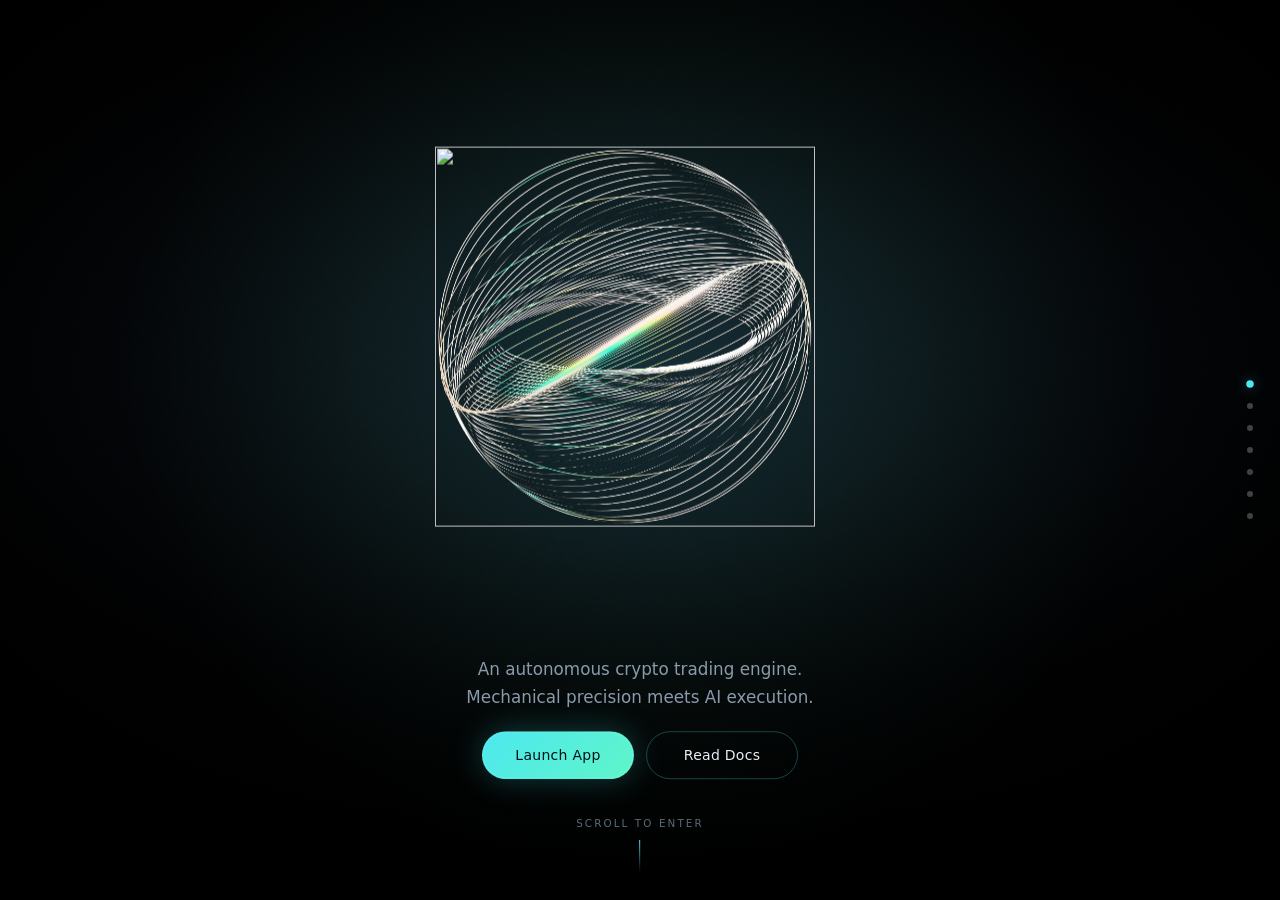
==== index.html @ 85815ad4 "feat: initial commit with Trade Engine AI clone and rebranding" ====
<!DOCTYPE html><html lang="en" class="__variable_67f68a"><head><meta charSet="utf-8"/><meta name="viewport" content="width=device-width, initial-scale=1"/><link rel="preload" href="/_next/static/media/7a19d28966c7e2d9-s.p.woff2" as="font" crossorigin="" type="font/woff2"/><link rel="preload" as="image" imageSrcSet="/_next/image?url=%2Fengine-logo.png&amp;w=48&amp;q=75 1x, /_next/image?url=%2Fengine-logo.png&amp;w=96&amp;q=75 2x"/><link rel="preload" as="image" href="/engine-logo.png"/><link rel="preload" as="image" href="/about-terminal-preview.png"/><link rel="stylesheet" href="/_next/static/css/b70d7d9d8f7c9931.css" data-precedence="next"/><link rel="stylesheet" href="/_next/static/css/33a106d8305e7ece.css" data-precedence="next"/><link rel="preload" as="script" fetchPriority="low" href="/_next/static/chunks/webpack-2231b6403981d8ee.js"/><script src="/_next/static/chunks/4bd1b696-97175d444d237a6f.js" async=""></script><script src="/_next/static/chunks/684-cae2ef4777d9a67a.js" async=""></script><script src="/_next/static/chunks/main-app-b51f19610969104b.js" async=""></script><script src="/_next/static/chunks/493-258482c886af9ac2.js" async=""></script><script src="/_next/static/chunks/app/layout-f934e1c584e888ee.js" async=""></script><script src="/_next/static/chunks/c15bf2b0-ade193bbed4bf07e.js" async=""></script><script src="/_next/static/chunks/766-b7a07ee2ee9cfaa3.js" async=""></script><script src="/_next/static/chunks/514-1905932a9eb9b460.js" async=""></script><script src="/_next/static/chunks/app/page-ebd97b621587dc27.js" async=""></script><meta name="next-size-adjust" content=""/><meta name="theme-color" content="#000000"/><meta name="color-scheme" content="dark"/><title>Trade Engine AI</title><meta name="description" content="Trade Engine AI is an autonomous crypto trading engine that converts market activity into treasury growth, strategy vault returns, and long-term token value."/><meta name="keywords" content="Trade Engine AI,crypto trading engine,DeFi,AI trading,treasury,tokenomics"/><meta property="og:title" content="Trade Engine AI"/><meta property="og:description" content="An autonomous crypto trading engine. Mechanical precision meets AI execution."/><meta property="og:url" content="https://tradeengineai.com"/><meta property="og:site_name" content="Trade Engine AI"/><meta property="og:locale" content="en_US"/><meta property="og:image" content="https://tradeengineai.com/og-banner.png"/><meta property="og:image:width" content="1500"/><meta property="og:image:height" content="500"/><meta property="og:image:alt" content="Trade Engine AI — tradeengineai.com"/><meta property="og:image:type" content="image/png"/><meta property="og:type" content="website"/><meta name="twitter:card" content="summary_large_image"/><meta name="twitter:title" content="Trade Engine AI"/><meta name="twitter:description" content="An autonomous crypto trading engine. Mechanical precision meets AI execution."/><meta name="twitter:image" content="https://tradeengineai.com/og-banner.png"/><link rel="icon" href="/engine-logo.png"/><link rel="apple-touch-icon" href="/engine-logo.png"/><script>document.querySelectorAll('body link[rel="icon"], body link[rel="apple-touch-icon"]').forEach(el => document.head.appendChild(el))</script><script src="/_next/static/chunks/polyfills-42372ed130431b0a.js" noModule=""></script></head><body class="__className_67f68a antialiased"><div hidden=""><!--$--><!--/$--></div><div class="relative h-[100dvh] overflow-hidden bg-black"><header class="fixed inset-x-0 top-0 z-50" style="height:var(--nav-h);opacity:0;transform:translateY(-20px)"><div class="absolute inset-0" style="background:rgba(0, 0, 0, 0.35);backdrop-filter:blur(12px);border-bottom:1px solid rgba(77, 232, 240, 0.06)"></div><nav class="relative mx-auto flex h-full max-w-[var(--content-max)] items-center justify-between px-5 md:px-6"><a href="#hero" class="group flex items-center gap-2.5"><span class="relative h-9 w-9 overflow-hidden"><img alt="" width="36" height="36" decoding="async" data-nimg="1" class="object-contain drop-shadow-[0_0_10px_rgba(77,232,240,0.45)]" style="color:transparent" srcSet="/_next/image?url=%2Fengine-logo.png&amp;w=48&amp;q=75 1x, /_next/image?url=%2Fengine-logo.png&amp;w=96&amp;q=75 2x" src="/_next/image?url=%2Fengine-logo.png&amp;w=96&amp;q=75"/></span><span class="flex flex-col leading-tight"><span class="text-[0.95rem] font-medium tracking-tight text-[var(--fg)]">Trade Engine AI</span><span class="hidden font-mono text-[0.58rem] tracking-[0.12em] text-[var(--fg-subtle)] sm:block">CRYPTO TRADING ENGINE</span></span></a><ul class="hidden items-center gap-8 lg:flex"><li><a href="#about" class="text-[0.8125rem] text-[var(--fg-muted)] transition-colors hover:text-[var(--fg)]">About</a></li><li><a href="#features" class="text-[0.8125rem] text-[var(--fg-muted)] transition-colors hover:text-[var(--fg)]">Systems</a></li><li><a href="#how-it-works" class="text-[0.8125rem] text-[var(--fg-muted)] transition-colors hover:text-[var(--fg)]">Features</a></li><li><a href="#tiers" class="text-[0.8125rem] text-[var(--fg-muted)] transition-colors hover:text-[var(--fg)]">Tiers</a></li><li><a href="#tokenomics" class="text-[0.8125rem] text-[var(--fg-muted)] transition-colors hover:text-[var(--fg)]">Tokenomics</a></li></ul><div class="hidden items-center gap-2.5 lg:flex"><div class="nav-socials" aria-label="Social links"><a href="https://x.com/TradeEngineAI" target="_blank" rel="noopener noreferrer" class="nav-social-btn" aria-label="X"><svg class="nav-social-icon" viewBox="0 0 24 24" aria-hidden="true" fill="currentColor"><path d="M18.244 2.25h3.308l-7.227 8.26 8.502 11.24H16.17l-4.714-6.231-5.401 6.231H2.742l7.727-8.829L1.254 2.25H8.08l4.253 5.622L18.244 2.25zm-1.161 17.52h1.833L7.084 4.126H5.117L17.083 19.77z"></path></svg></a></div><a href="/docs" class="btn btn-ghost h-10 px-4 text-[0.8125rem]">Docs</a><a href="/app" class="btn btn-primary h-10 px-5 text-[0.8125rem]">Launch App</a></div><div class="flex items-center gap-2 lg:hidden"><div class="nav-socials" aria-label="Social links"><a href="https://x.com/TradeEngineAI" target="_blank" rel="noopener noreferrer" class="nav-social-btn" aria-label="X"><svg class="nav-social-icon" viewBox="0 0 24 24" aria-hidden="true" fill="currentColor"><path d="M18.244 2.25h3.308l-7.227 8.26 8.502 11.24H16.17l-4.714-6.231-5.401 6.231H2.742l7.727-8.829L1.254 2.25H8.08l4.253 5.622L18.244 2.25zm-1.161 17.52h1.833L7.084 4.126H5.117L17.083 19.77z"></path></svg></a></div><button type="button" class="relative z-10 flex h-10 w-10 items-center justify-center rounded-full border border-[var(--border)] text-[var(--fg)]" aria-label="Open menu" aria-expanded="false"><span class="sr-only">Menu</span><div class="flex w-4 flex-col gap-1.5"><span class="h-px w-full bg-current transition-transform "></span><span class="h-px w-full bg-current transition-opacity "></span><span class="h-px w-full bg-current transition-transform "></span></div></button></div></nav><div class="overflow-hidden bg-[rgba(0,0,0,0.92)] backdrop-blur-xl lg:hidden" style="height:0px;opacity:0"><ul class="flex flex-col gap-1 px-5 py-4"><li><a href="#about" class="block rounded-lg px-3 py-2.5 text-sm text-[var(--fg-muted)] transition-colors hover:bg-white/[0.03] hover:text-[var(--fg)]">About</a></li><li><a href="#features" class="block rounded-lg px-3 py-2.5 text-sm text-[var(--fg-muted)] transition-colors hover:bg-white/[0.03] hover:text-[var(--fg)]">Systems</a></li><li><a href="#how-it-works" class="block rounded-lg px-3 py-2.5 text-sm text-[var(--fg-muted)] transition-colors hover:bg-white/[0.03] hover:text-[var(--fg)]">Features</a></li><li><a href="#tiers" class="block rounded-lg px-3 py-2.5 text-sm text-[var(--fg-muted)] transition-colors hover:bg-white/[0.03] hover:text-[var(--fg)]">Tiers</a></li><li><a href="#tokenomics" class="block rounded-lg px-3 py-2.5 text-sm text-[var(--fg-muted)] transition-colors hover:bg-white/[0.03] hover:text-[var(--fg)]">Tokenomics</a></li><li class="mt-3 flex flex-col gap-2 border-t border-[var(--border)] pt-4"><a href="/app" class="btn btn-primary w-full">Launch App</a></li></ul></div></header><div class="fixed inset-0 z-[2] overflow-hidden bg-transparent"><div class="pointer-events-none absolute inset-0 z-0" style="opacity:1"><div class="home-bg" aria-hidden="true"><div class="home-bg-base"></div><div class="home-bg-stage"></div><div class="home-bg-wash"></div><div class="home-bg-dots"></div><div class="home-bg-grain"></div><div class="home-bg-vignette"></div></div></div><div class="pointer-events-none absolute inset-0 z-0" style="opacity:0"><div class="chapter-bg" aria-hidden="true"><div class="chapter-bg-base"></div><div class="chapter-bg-stage"></div><div class="chapter-bg-wash"></div><div class="chapter-bg-grid"></div><div class="chapter-bg-grain"></div><div class="chapter-bg-vignette"></div></div></div><div class="pointer-events-none absolute left-1/2 top-[40%] z-10 w-full max-w-[100vw] -translate-x-1/2 -translate-y-1/2 px-3 sm:px-5 md:top-[42%]"><h1 class="flex flex-col items-center" aria-label="Trade Engine AI"><span class="flex items-center justify-center gap-[clamp(0.85rem,5vw,6rem)]"><span class="inline-flex" style="opacity:1;transform:none"><span class="brand-lockup-word" style="--lockup-pulse-delay:1.5s;opacity:0;transform:translateY(12px)">TRADE</span></span><span class="relative aspect-square w-[clamp(6.9rem,33.6vw,26.4rem)] shrink-0 will-change-transform" style="opacity:1;filter:blur(0px);transform:none"><div class="engine-sphere relative mx-auto flex items-center justify-center !h-full !w-full !max-h-full !max-w-full" style="width:528px;height:528px;max-width:min(94vw, 520px);max-height:min(94vw, 520px)" aria-hidden="true"><div class="relative z-10 aspect-square w-[90%]"><img alt="" draggable="false" decoding="async" data-nimg="fill" class="object-contain select-none" style="position:absolute;height:100%;width:100%;left:0;top:0;right:0;bottom:0;color:transparent" src="/engine-logo.png"/><div class="pointer-events-none absolute inset-0" style="mix-blend-mode:screen"><img alt="" draggable="false" loading="lazy" decoding="async" data-nimg="fill" class="object-contain select-none" style="position:absolute;height:100%;width:100%;left:0;top:0;right:0;bottom:0;color:transparent" src="/engine-core-pulse.png"/></div></div></div></span><span class="inline-flex" style="opacity:1;transform:none"><span class="brand-lockup-word" style="--lockup-pulse-delay:2.15s;opacity:0;transform:translateY(12px)">ENGINE</span></span></span><span class="inline-flex" style="opacity:1;transform:none"><span class="brand-lockup-word mt-[clamp(0.95rem,3.5vw,3rem)]" style="--lockup-pulse-delay:2.8s;opacity:0;transform:translateY(12px)">AI</span></span></h1></div><div class="pointer-events-none absolute inset-0 z-[15]" style="background:radial-gradient(circle at 50% 46%, rgba(255,255,255,0.55) 0%, rgba(95,245,200,0.25) 28%, transparent 62%);mix-blend-mode:screen;opacity:0"></div><div class="pointer-events-none absolute inset-0 z-[18]" style="opacity:0;background:radial-gradient(circle at 50% 48%, transparent 0%, rgba(0,0,0,0.55) 8%, rgba(0,0,0,0.92) 100%)"></div><div class="absolute inset-0 z-20 flex flex-col items-center justify-end px-5 pb-[max(4.5rem,11vh)] pt-[calc(var(--nav-h)+1rem)] text-center" style="opacity:1;pointer-events:auto;transform:none"><div class="mt-auto max-w-xl translate-y-[calc(0.5rem-1cm)] md:translate-y-[calc(1rem-1cm)]"><p class="mx-auto text-[0.98rem] leading-relaxed text-[var(--fg-muted)] text-balance md:text-[1.05rem]">An autonomous crypto trading engine. Mechanical precision meets AI execution.</p><div class="mt-5 flex flex-wrap items-center justify-center gap-3"><a href="/app" class="btn btn-primary min-w-[9.5rem]">Launch App</a><a href="/docs" class="btn btn-ghost hidden min-w-[9.5rem] md:inline-flex">Read Docs</a></div></div></div><section id="about" class="absolute inset-0 z-30 flex px-3 sm:px-5 items-start justify-center overflow-hidden pt-[calc(var(--nav-h)+0.4rem)] pb-2 sm:items-center sm:py-[calc(var(--nav-h)+0.75rem)]" style="opacity:0;pointer-events:none;transform:translateY(36px) scale(0.97)"><div class="w-full max-w-[var(--content-max)] py-0"><div class="about-term-wrap about-term-wrap--fit"><div class="about-term-intro mb-3 text-center md:mb-4"><p class="section-label justify-center">About</p><h2 class="section-title mt-0 text-balance text-[clamp(1.35rem,2.8vw,2rem)] !mb-0 md:mt-1.5">A trading engine built like hardware.</h2></div><div class="will-change-transform" style="opacity:0;filter:blur(14px);transform:translateY(-36px) scale(1.85)"><div class="wt-window" style="opacity:0;transform:translateY(18px) scale(0.985)"><div class="wt-titlebar"><div class="wt-tabs"><span class="wt-tab wt-tab--active"><span class="wt-tab-dot" aria-hidden="true"></span>chart.exe — Trade Engine AI</span><span class="wt-tab wt-tab--idle">telemetry</span></div><div class="wt-controls" aria-hidden="true"><span class="wt-ctrl">─</span><span class="wt-ctrl">□</span><span class="wt-ctrl wt-ctrl--close">✕</span></div></div><div class="wt-body wt-body--preview"><img src="/about-terminal-preview.png" alt="Trade Engine AI Neural Desk — charts and chat preview" class="wt-preview-shot" width="1911" height="801" decoding="async" loading="eager" draggable="false"/></div></div></div><p class="mx-auto mt-4 max-w-2xl text-center text-[0.86rem] leading-relaxed text-[rgba(240,247,250,0.88)] text-balance md:text-[0.92rem]">Trade Engine AI is a crypto-native trading system designed like precision hardware — core, pistons, fuel line, and power output working as one continuous machine. Market volume is the fuel. AI execution is the crankshaft. Tax-powered treasury fills the tank; strategy vaults fire in Conservative, Balanced, or Aggressive stroke.</p><div class="mt-4 flex justify-center md:mt-5"><button type="button" class="btn btn-primary min-w-[12rem] pointer-events-auto relative z-10">Dive now into the dapp</button></div><div class="dex-banner mt-0"><p class="dex-banner-title">Supported DEXes</p><p class="dex-banner-sub">Marketing mockup — API-routed execution across supported futures venues.</p><div class="dex-marquee" aria-label="Supported decentralized exchanges"><div class="dex-marquee-track"><div class="dex-chip"><span class="dex-chip-logo"><span class="dex-logo-img inline-block h-7 w-7" aria-hidden="true"></span></span><span class="dex-chip-name">Asterdex</span></div><div class="dex-chip"><span class="dex-chip-logo"><span class="dex-logo-img inline-block h-7 w-7" aria-hidden="true"></span></span><span class="dex-chip-name">Hyperliquid</span></div><div class="dex-chip"><span class="dex-chip-logo"><span class="dex-logo-img inline-block h-7 w-7" aria-hidden="true"></span></span><span class="dex-chip-name">dYdX</span></div><div class="dex-chip"><span class="dex-chip-logo"><span class="dex-logo-img inline-block h-7 w-7" aria-hidden="true"></span></span><span class="dex-chip-name">Aevo</span></div><div class="dex-chip"><span class="dex-chip-logo"><span class="dex-logo-img inline-block h-7 w-7" aria-hidden="true"></span></span><span class="dex-chip-name">Drift</span></div><div class="dex-chip"><span class="dex-chip-logo"><span class="dex-logo-img inline-block h-7 w-7" aria-hidden="true"></span></span><span class="dex-chip-name">Vertex</span></div><div class="dex-chip"><span class="dex-chip-logo"><span class="dex-logo-img inline-block h-7 w-7" aria-hidden="true"></span></span><span class="dex-chip-name">Bluefin</span></div><div class="dex-chip"><span class="dex-chip-logo"><span class="dex-logo-img inline-block h-7 w-7" aria-hidden="true"></span></span><span class="dex-chip-name">Paradex</span></div><div class="dex-chip"><span class="dex-chip-logo"><span class="dex-logo-img inline-block h-7 w-7" aria-hidden="true"></span></span><span class="dex-chip-name">Asterdex</span></div><div class="dex-chip"><span class="dex-chip-logo"><span class="dex-logo-img inline-block h-7 w-7" aria-hidden="true"></span></span><span class="dex-chip-name">Hyperliquid</span></div><div class="dex-chip"><span class="dex-chip-logo"><span class="dex-logo-img inline-block h-7 w-7" aria-hidden="true"></span></span><span class="dex-chip-name">dYdX</span></div><div class="dex-chip"><span class="dex-chip-logo"><span class="dex-logo-img inline-block h-7 w-7" aria-hidden="true"></span></span><span class="dex-chip-name">Aevo</span></div><div class="dex-chip"><span class="dex-chip-logo"><span class="dex-logo-img inline-block h-7 w-7" aria-hidden="true"></span></span><span class="dex-chip-name">Drift</span></div><div class="dex-chip"><span class="dex-chip-logo"><span class="dex-logo-img inline-block h-7 w-7" aria-hidden="true"></span></span><span class="dex-chip-name">Vertex</span></div><div class="dex-chip"><span class="dex-chip-logo"><span class="dex-logo-img inline-block h-7 w-7" aria-hidden="true"></span></span><span class="dex-chip-name">Bluefin</span></div><div class="dex-chip"><span class="dex-chip-logo"><span class="dex-logo-img inline-block h-7 w-7" aria-hidden="true"></span></span><span class="dex-chip-name">Paradex</span></div></div></div></div></div></div></section><section id="features" class="absolute inset-0 z-30 flex px-3 sm:px-5 items-start justify-center overflow-hidden pt-[calc(var(--nav-h)+0.45rem)] pb-2 sm:items-center sm:px-5 sm:py-[calc(var(--nav-h)+0.75rem)]" style="opacity:0;pointer-events:none;transform:translateY(72px) scale(0.97)"><div class="w-full max-w-[var(--content-max)] py-0"><div class="systems-term-wrap is-paused" data-fp-scroll="true"><div class="systems-term-intro"><p class="section-label justify-center">Systems</p><h2 class="section-title mt-0 text-balance text-center text-[clamp(1.15rem,5.2vw,1.9rem)] !mb-0 md:mt-1.5">Six terminals. Full market stack.</h2></div><div class="systems-board"><div class="wt-window systems-mini systems-mini--mint" style="opacity:0;transform:translateY(12px) scale(0.98)"><div class="systems-mini-bar"><span class="systems-mini-dot" aria-hidden="true"></span><span class="systems-mini-title">price.exe — BTC-USDT-PERP</span><span class="systems-mini-live" aria-hidden="true"><span class="systems-mini-live-pip"></span>LIVE</span></div><div class="systems-mini-body"><div class="systems-mini-scan" aria-hidden="true"></div><div class="systems-mini-meta"><span>MARK<!-- --> <span class="text-[var(--mint)] font-medium">97,420.5</span></span><span class="systems-chip systems-chip--up">+<!-- -->1.84<!-- -->%</span></div><div class="systems-stat-row"><span>O <b>96,120</b></span><span>H <b class="text-[var(--mint)]">98,110</b></span><span>L <b class="text-[#ff6b8a]">95,840</b></span><span>C <b>97,420</b></span></div><div class="systems-chart-frame"><svg viewBox="0 0 360 112" class="systems-mini-chart" preserveAspectRatio="none" aria-hidden="true"><defs><linearGradient id="«R4jpfb»-price" x1="0" y1="0" x2="0" y2="1"><stop offset="0%" stop-color="#5ff5c8" stop-opacity="0.28"></stop><stop offset="100%" stop-color="#5ff5c8" stop-opacity="0"></stop></linearGradient></defs><line x1="4" x2="356" y1="20.68" y2="20.68" class="wt-gridline"></line><line x1="4" x2="356" y1="41.36" y2="41.36" class="wt-gridline"></line><line x1="4" x2="356" y1="62.040000000000006" y2="62.040000000000006" class="wt-gridline"></line><path d="M5.0 53.7 L18.0 50.8 L30.9 44.4 L43.9 46.1 L56.9 57.3 L69.8 62.0 L82.8 61.2 L95.7 77.0 L108.7 87.3 L121.7 89.0 L134.6 71.7 L147.6 63.2 L160.6 69.4 L173.5 71.1 L186.5 80.2 L199.4 76.6 L212.4 59.4 L225.4 44.3 L238.3 44.3 L251.3 34.2 L264.3 30.0 L277.2 14.4 L290.2 15.0 L303.1 23.5 L316.1 16.0 L329.1 5.0 L342.0 11.3 L355.0 9.8 L355.0 89.0 L5 89.0 Z" fill="url(#«R4jpfb»-price)" opacity="0.7"></path><g><line x1="11" x2="11" y1="54.41922037957822" y2="59.77137235523871" stroke="#5ff5c8" stroke-width="1" opacity="0.7"></line><rect x="7.75" y="56.61948397230201" width="6.5" height="1.2" fill="#5ff5c8" rx="0.4"></rect><rect x="7.75" y="100.84015045955312" width="6.5" height="11.159849540446885" fill="rgba(95,245,200,0.35)"></rect></g><g><line x1="23.5" x2="23.5" y1="49.60233308646231" y2="60.50816989931893" stroke="#5ff5c8" stroke-width="1" opacity="0.7"></line><rect x="20.25" y="53.55611214649572" width="6.5" height="3.0633718258062856" fill="#5ff5c8" rx="0.4"></rect><rect x="20.25" y="96.78883063860121" width="6.5" height="15.211169361398788" fill="rgba(95,245,200,0.35)"></rect></g><g><line x1="36" x2="36" y1="43.451327982137286" y2="58.95640538223917" stroke="#5ff5c8" stroke-width="1" opacity="0.7"></line><rect x="32.75" y="46.75939598232492" width="6.5" height="6.796716164170803" fill="#5ff5c8" rx="0.4"></rect><rect x="32.75" y="102.56301471730694" width="6.5" height="9.436985282693058" fill="rgba(95,245,200,0.35)"></rect></g><g><line x1="48.5" x2="48.5" y1="43.17221767558715" y2="53.43751975736478" stroke="#ff6b8a" stroke-width="1" opacity="0.7"></line><rect x="45.25" y="46.75939598232492" width="6.5" height="1.8039602815658213" fill="#ff6b8a" rx="0.4"></rect><rect x="45.25" y="105.41482662955241" width="6.5" height="6.585173370447592" fill="rgba(255,107,138,0.35)"></rect></g><g><line x1="61" x2="61" y1="44.37205255843611" y2="63.09146693415429" stroke="#ff6b8a" stroke-width="1" opacity="0.7"></line><rect x="57.75" y="48.56335626389074" width="6.5" height="11.901457571001949" fill="#ff6b8a" rx="0.4"></rect><rect x="57.75" y="99.6634212997451" width="6.5" height="12.336578700254904" fill="rgba(255,107,138,0.35)"></rect></g><g><line x1="73.5" x2="73.5" y1="57.88528337938548" y2="70.91630152058892" stroke="#ff6b8a" stroke-width="1" opacity="0.7"></line><rect x="70.25" y="60.46481383489269" width="6.5" height="4.968386375544178" fill="#ff6b8a" rx="0.4"></rect><rect x="70.25" y="98.4483420573888" width="6.5" height="13.5516579426112" fill="rgba(255,107,138,0.35)"></rect></g><g><line x1="86" x2="86" y1="61.37957792037747" y2="70.28928838640272" stroke="#5ff5c8" stroke-width="1" opacity="0.7"></line><rect x="82.75" y="64.53146630331418" width="6.5" height="1.2" fill="#5ff5c8" rx="0.4"></rect><rect x="82.75" y="104.60171436118253" width="6.5" height="7.39828563881747" fill="rgba(95,245,200,0.35)"></rect></g><g><line x1="98.5" x2="98.5" y1="60.64278037629725" y2="84.80224722826911" stroke="#ff6b8a" stroke-width="1" opacity="0.7"></line><rect x="95.25" y="64.53146630331418" width="6.5" height="16.724423505359383" fill="#ff6b8a" rx="0.4"></rect><rect x="95.25" y="101.83318165902165" width="6.5" height="10.166818340978352" fill="rgba(255,107,138,0.35)"></rect></g><g><line x1="111" x2="111" y1="75.85559657293011" y2="97.47056898738866" stroke="#ff6b8a" stroke-width="1" opacity="0.7"></line><rect x="107.75" y="81.25588980867356" width="6.5" height="10.970603318880109" fill="#ff6b8a" rx="0.4"></rect><rect x="107.75" y="106.28963400278008" width="6.5" height="5.710365997219924" fill="rgba(255,107,138,0.35)"></rect></g><g><line x1="123.5" x2="123.5" y1="87.35232963407962" y2="97.51968464904348" stroke="#ff6b8a" stroke-width="1" opacity="0.7"></line><rect x="120.25" y="92.22649312755367" width="6.5" height="1.7735068724463332" fill="#ff6b8a" rx="0.4"></rect><rect x="120.25" y="106.62737975490745" width="6.5" height="5.372620245092548" fill="rgba(255,107,138,0.35)"></rect></g><g><line x1="136" x2="136" y1="73.0323392596068" y2="98.25465187876762" stroke="#5ff5c8" stroke-width="1" opacity="0.7"></line><rect x="132.75" y="75.6589923588684" width="6.5" height="18.341007641131597" fill="#5ff5c8" rx="0.4"></rect><rect x="132.75" y="104.37360076796904" width="6.5" height="7.626399232030963" fill="rgba(95,245,200,0.35)"></rect></g><g><line x1="148.5" x2="148.5" y1="61.15254814278798" y2="78.7882449786442" stroke="#5ff5c8" stroke-width="1" opacity="0.7"></line><rect x="145.25" y="66.63564945294003" width="6.5" height="9.023342905928374" fill="#5ff5c8" rx="0.4"></rect><rect x="145.25" y="106.60930852896126" width="6.5" height="5.3906914710387355" fill="rgba(95,245,200,0.35)"></rect></g><g><line x1="161" x2="161" y1="61.77956127697418" y2="77.85945679724414" stroke="#ff6b8a" stroke-width="1" opacity="0.7"></line><rect x="157.75" y="66.63564945294003" width="6.5" height="6.562486745406233" fill="#ff6b8a" rx="0.4"></rect><rect x="157.75" y="98.25601868339163" width="6.5" height="13.74398131660837" fill="rgba(255,107,138,0.35)"></rect></g><g><line x1="173.5" x2="173.5" y1="69.65177877875071" y2="78.9943064051291" stroke="#ff6b8a" stroke-width="1" opacity="0.7"></line><rect x="170.25" y="73.19813619834626" width="6.5" height="1.850063153803191" fill="#ff6b8a" rx="0.4"></rect><rect x="170.25" y="101.35328593975282" width="6.5" height="10.646714060247177" fill="rgba(255,107,138,0.35)"></rect></g><g><line x1="186" x2="186" y1="69.80412349231446" y2="88.95412172044773" stroke="#ff6b8a" stroke-width="1" opacity="0.7"></line><rect x="182.75" y="75.04819935214945" width="6.5" height="9.592854862782886" fill="#ff6b8a" rx="0.4"></rect><rect x="182.75" y="103.14427473474643" width="6.5" height="8.855725265253568" fill="rgba(255,107,138,0.35)"></rect></g><g><line x1="198.5" x2="198.5" y1="77.34975122084411" y2="88.10873810870628" stroke="#5ff5c8" stroke-width="1" opacity="0.7"></line><rect x="195.25" y="80.8694358698876" width="6.5" height="3.771618345044743" fill="#5ff5c8" rx="0.4"></rect><rect x="195.25" y="97.52520047739381" width="6.5" height="14.47479952260619" fill="rgba(95,245,200,0.35)"></rect></g><g><line x1="211" x2="211" y1="58.40058994329868" y2="83.34460960682095" stroke="#5ff5c8" stroke-width="1" opacity="0.7"></line><rect x="207.75" y="62.655241822066294" width="6.5" height="18.2141940478213" fill="#5ff5c8" rx="0.4"></rect><rect x="207.75" y="102.30394030240132" width="6.5" height="9.696059697598685" fill="rgba(95,245,200,0.35)"></rect></g><g><line x1="223.5" x2="223.5" y1="43.48217130455767" y2="65.81188576714615" stroke="#5ff5c8" stroke-width="1" opacity="0.7"></line><rect x="220.25" y="46.611423924333465" width="6.5" height="16.04381789773283" fill="#5ff5c8" rx="0.4"></rect><rect x="220.25" y="105.30010234192014" width="6.5" height="6.699897658079863" fill="rgba(95,245,200,0.35)"></rect></g><g><line x1="236" x2="236" y1="41.94025316343506" y2="50.34505777447801" stroke="#5ff5c8" stroke-width="1" opacity="0.7"></line><rect x="232.75" y="46.60157376233293" width="6.5" height="1.2" fill="#5ff5c8" rx="0.4"></rect><rect x="232.75" y="104.28789973116363" width="6.5" height="7.712100268836366" fill="rgba(95,245,200,0.35)"></rect></g><g><line x1="248.5" x2="248.5" y1="32.03699573267998" y2="48.60268521048967" stroke="#5ff5c8" stroke-width="1" opacity="0.7"></line><rect x="245.25" y="35.983102785659625" width="6.5" height="10.618470976673308" fill="#5ff5c8" rx="0.4"></rect><rect x="245.25" y="105.9009742196431" width="6.5" height="6.099025780356897" fill="rgba(95,245,200,0.35)"></rect></g><g><line x1="261" x2="261" y1="27.160142880694302" y2="38.549772689740834" stroke="#5ff5c8" stroke-width="1" opacity="0.7"></line><rect x="257.75" y="31.473210386209693" width="6.5" height="4.509892399449932" fill="#5ff5c8" rx="0.4"></rect><rect x="257.75" y="105.96228715675534" width="6.5" height="6.0377128432446625" fill="rgba(95,245,200,0.35)"></rect></g><g><line x1="273.5" x2="273.5" y1="11.474038545521527" y2="34.94388762744341" stroke="#5ff5c8" stroke-width="1" opacity="0.7"></line><rect x="270.25" y="14.941722439295464" width="6.5" height="16.53148794691423" fill="#5ff5c8" rx="0.4"></rect><rect x="270.25" y="107.01364321053552" width="6.5" height="4.98635678946448" fill="rgba(95,245,200,0.35)"></rect></g><g><line x1="286" x2="286" y1="12.466548702362108" y2="20.99192068766898" stroke="#ff6b8a" stroke-width="1" opacity="0.7"></line><rect x="282.75" y="14.941722439295464" width="6.5" height="1.2" fill="#ff6b8a" rx="0.4"></rect><rect x="282.75" y="98.26923662686022" width="6.5" height="13.73076337313978" fill="rgba(255,107,138,0.35)"></rect></g><g><line x1="298.5" x2="298.5" y1="12.387489789671791" y2="29.14073556986669" stroke="#ff6b8a" stroke-width="1" opacity="0.7"></line><rect x="295.25" y="15.544133734751641" width="6.5" height="9.064673200614829" fill="#ff6b8a" rx="0.4"></rect><rect x="295.25" y="107.79995314450935" width="6.5" height="4.200046855490655" fill="rgba(255,107,138,0.35)"></rect></g><g><line x1="311" x2="311" y1="12.873539067408316" y2="27.608762469173694" stroke="#5ff5c8" stroke-width="1" opacity="0.7"></line><rect x="307.75" y="16.60717291755286" width="6.5" height="8.001634017813611" fill="#5ff5c8" rx="0.4"></rect><rect x="307.75" y="106.94332659899374" width="6.5" height="5.056673401006265" fill="rgba(95,245,200,0.35)"></rect></g><g><line x1="323.5" x2="323.5" y1="2.9988885518432653" y2="20.070325236061805" stroke="#5ff5c8" stroke-width="1" opacity="0.7"></line><rect x="320.25" y="5" width="6.5" height="11.607172917552859" fill="#5ff5c8" rx="0.4"></rect><rect x="320.25" y="107.0696740294079" width="6.5" height="4.930325970592094" fill="rgba(95,245,200,0.35)"></rect></g><g><line x1="336" x2="336" y1="2.433330095918791" y2="14.353994741874448" stroke="#ff6b8a" stroke-width="1" opacity="0.7"></line><rect x="332.75" y="5" width="6.5" height="6.651902237811118" fill="#ff6b8a" rx="0.4"></rect><rect x="332.75" y="100.82857563519065" width="6.5" height="11.171424364809354" fill="rgba(255,107,138,0.35)"></rect></g><g><line x1="348.5" x2="348.5" y1="6.617982077695784" y2="15.667624745367466" stroke="#5ff5c8" stroke-width="1" opacity="0.7"></line><rect x="345.25" y="10.0886593189295" width="6.5" height="1.5632429188816186" fill="#5ff5c8" rx="0.4"></rect><rect x="345.25" y="105.10225266035559" width="6.5" height="6.897747339644411" fill="rgba(95,245,200,0.35)"></rect></g></svg></div><div class="systems-stat-row systems-stat-row--dense"><span>BID <b>97,418</b></span><span>ASK <b>97,421.5</b></span><span>SPR <b>3.5</b></span><span>IDX <b>97,415.2</b></span><span>VOL <b>1.42B</b></span><span>OI <b>2.41B</b></span></div></div></div><div class="wt-window systems-mini systems-mini--cyan" style="opacity:0;transform:translateY(12px) scale(0.98)"><div class="systems-mini-bar"><span class="systems-mini-dot" aria-hidden="true"></span><span class="systems-mini-title">watch.exe — PERP UNIVERSE</span><span class="systems-mini-live" aria-hidden="true"><span class="systems-mini-live-pip"></span>LIVE</span></div><div class="systems-mini-body"><div class="systems-mini-scan" aria-hidden="true"></div><div class="systems-table-head"><span>SYM</span><span>CHART</span><span>LAST</span><span>24H</span><span>FUND</span><span>OI</span></div><ul class="systems-watch-rich systems-watch-rich--dense"><li class="systems-watch-rich-row systems-watch-rich-row--dense is-hot"><span class="systems-watch-rich-sym">BTC</span><svg viewBox="0 0 48 16" class="systems-spark" aria-hidden="true"><defs><linearGradient id="«Rk6l5cjpfb»-g" x1="0" y1="0" x2="0" y2="1"><stop offset="0%" stop-color="#5ff5c8" stop-opacity="0.4"></stop><stop offset="100%" stop-color="#5ff5c8" stop-opacity="0"></stop></linearGradient></defs><path d="M1.0 12.8 L4.5 15.0 L8.1 11.0 L11.6 8.4 L15.2 8.6 L18.7 5.2 L22.2 5.5 L25.8 4.2 L29.3 5.3 L32.8 3.1 L36.4 2.4 L39.9 1.0 L43.5 1.4 L47.0 3.9 L47.0 15.0 L1 15.0 Z" fill="url(#«Rk6l5cjpfb»-g)"></path><path d="M1.0 12.8 L4.5 15.0 L8.1 11.0 L11.6 8.4 L15.2 8.6 L18.7 5.2 L22.2 5.5 L25.8 4.2 L29.3 5.3 L32.8 3.1 L36.4 2.4 L39.9 1.0 L43.5 1.4 L47.0 3.9" fill="none" stroke="#5ff5c8" stroke-width="1.35" stroke-linecap="round" pathLength="1" stroke-dashoffset="0px" stroke-dasharray="0px 1px"></path></svg><span class="systems-watch-rich-px">97,420.5</span><span class="systems-chip systems-chip--up">+<!-- -->1.84<!-- -->%</span><span class="text-[var(--mint)]">+<!-- -->0.012<!-- -->%</span><span class="opacity-70">2.41B</span></li><li class="systems-watch-rich-row systems-watch-rich-row--dense"><span class="systems-watch-rich-sym">ETH</span><svg viewBox="0 0 48 16" class="systems-spark" aria-hidden="true"><defs><linearGradient id="«Rkal5cjpfb»-g" x1="0" y1="0" x2="0" y2="1"><stop offset="0%" stop-color="#ff6b8a" stop-opacity="0.4"></stop><stop offset="100%" stop-color="#ff6b8a" stop-opacity="0"></stop></linearGradient></defs><path d="M1.0 1.0 L4.5 1.5 L8.1 5.1 L11.6 6.5 L15.2 6.3 L18.7 11.2 L22.2 14.5 L25.8 15.0 L29.3 9.6 L32.8 6.9 L36.4 8.8 L39.9 9.4 L43.5 12.2 L47.0 11.1 L47.0 15.0 L1 15.0 Z" fill="url(#«Rkal5cjpfb»-g)"></path><path d="M1.0 1.0 L4.5 1.5 L8.1 5.1 L11.6 6.5 L15.2 6.3 L18.7 11.2 L22.2 14.5 L25.8 15.0 L29.3 9.6 L32.8 6.9 L36.4 8.8 L39.9 9.4 L43.5 12.2 L47.0 11.1" fill="none" stroke="#ff6b8a" stroke-width="1.35" stroke-linecap="round" pathLength="1" stroke-dashoffset="0px" stroke-dasharray="0px 1px"></path></svg><span class="systems-watch-rich-px">3,521.4</span><span class="systems-chip systems-chip--dn">-0.62<!-- -->%</span><span class="text-[var(--mint)]">+<!-- -->0.008<!-- -->%</span><span class="opacity-70">1.08B</span></li><li class="systems-watch-rich-row systems-watch-rich-row--dense"><span class="systems-watch-rich-sym">SOL</span><svg viewBox="0 0 48 16" class="systems-spark" aria-hidden="true"><defs><linearGradient id="«Rkel5cjpfb»-g" x1="0" y1="0" x2="0" y2="1"><stop offset="0%" stop-color="#5ff5c8" stop-opacity="0.4"></stop><stop offset="100%" stop-color="#5ff5c8" stop-opacity="0"></stop></linearGradient></defs><path d="M1.0 13.3 L4.5 15.0 L8.1 14.3 L11.6 11.1 L15.2 8.3 L18.7 8.3 L22.2 6.4 L25.8 5.7 L29.3 2.7 L32.8 2.9 L36.4 4.4 L39.9 3.0 L43.5 1.0 L47.0 2.2 L47.0 15.0 L1 15.0 Z" fill="url(#«Rkel5cjpfb»-g)"></path><path d="M1.0 13.3 L4.5 15.0 L8.1 14.3 L11.6 11.1 L15.2 8.3 L18.7 8.3 L22.2 6.4 L25.8 5.7 L29.3 2.7 L32.8 2.9 L36.4 4.4 L39.9 3.0 L43.5 1.0 L47.0 2.2" fill="none" stroke="#5ff5c8" stroke-width="1.35" stroke-linecap="round" pathLength="1" stroke-dashoffset="0px" stroke-dasharray="0px 1px"></path></svg><span class="systems-watch-rich-px">178.42</span><span class="systems-chip systems-chip--up">+<!-- -->3.21<!-- -->%</span><span class="text-[var(--mint)]">+<!-- -->0.021<!-- -->%</span><span class="opacity-70">420M</span></li><li class="systems-watch-rich-row systems-watch-rich-row--dense"><span class="systems-watch-rich-sym">HYPE</span><svg viewBox="0 0 48 16" class="systems-spark" aria-hidden="true"><defs><linearGradient id="«Rkil5cjpfb»-g" x1="0" y1="0" x2="0" y2="1"><stop offset="0%" stop-color="#5ff5c8" stop-opacity="0.4"></stop><stop offset="100%" stop-color="#5ff5c8" stop-opacity="0"></stop></linearGradient></defs><path d="M1.0 4.4 L4.5 1.0 L8.1 2.9 L11.6 2.5 L15.2 5.9 L18.7 9.6 L22.2 11.3 L25.8 15.0 L29.3 11.4 L32.8 10.6 L36.4 11.3 L39.9 7.1 L43.5 7.0 L47.0 9.6 L47.0 15.0 L1 15.0 Z" fill="url(#«Rkil5cjpfb»-g)"></path><path d="M1.0 4.4 L4.5 1.0 L8.1 2.9 L11.6 2.5 L15.2 5.9 L18.7 9.6 L22.2 11.3 L25.8 15.0 L29.3 11.4 L32.8 10.6 L36.4 11.3 L39.9 7.1 L43.5 7.0 L47.0 9.6" fill="none" stroke="#5ff5c8" stroke-width="1.35" stroke-linecap="round" pathLength="1" stroke-dashoffset="0px" stroke-dasharray="0px 1px"></path></svg><span class="systems-watch-rich-px">24.62</span><span class="systems-chip systems-chip--up">+<!-- -->5.14<!-- -->%</span><span class="text-[var(--mint)]">+<!-- -->0.034<!-- -->%</span><span class="opacity-70">312M</span></li><li class="systems-watch-rich-row systems-watch-rich-row--dense"><span class="systems-watch-rich-sym">ASTER</span><svg viewBox="0 0 48 16" class="systems-spark" aria-hidden="true"><defs><linearGradient id="«Rkml5cjpfb»-g" x1="0" y1="0" x2="0" y2="1"><stop offset="0%" stop-color="#5ff5c8" stop-opacity="0.4"></stop><stop offset="100%" stop-color="#5ff5c8" stop-opacity="0"></stop></linearGradient></defs><path d="M1.0 1.0 L4.5 1.0 L8.1 2.4 L11.6 3.3 L15.2 5.0 L18.7 6.7 L22.2 8.9 L25.8 7.0 L29.3 9.5 L32.8 11.7 L36.4 14.0 L39.9 13.2 L43.5 14.5 L47.0 15.0 L47.0 15.0 L1 15.0 Z" fill="url(#«Rkml5cjpfb»-g)"></path><path d="M1.0 1.0 L4.5 1.0 L8.1 2.4 L11.6 3.3 L15.2 5.0 L18.7 6.7 L22.2 8.9 L25.8 7.0 L29.3 9.5 L32.8 11.7 L36.4 14.0 L39.9 13.2 L43.5 14.5 L47.0 15.0" fill="none" stroke="#5ff5c8" stroke-width="1.35" stroke-linecap="round" pathLength="1" stroke-dashoffset="0px" stroke-dasharray="0px 1px"></path></svg><span class="systems-watch-rich-px">0.6092</span><span class="systems-chip systems-chip--up">+<!-- -->2.05<!-- -->%</span><span class="text-[var(--mint)]">+<!-- -->0.015<!-- -->%</span><span class="opacity-70">88M</span></li><li class="systems-watch-rich-row systems-watch-rich-row--dense"><span class="systems-watch-rich-sym">ARB</span><svg viewBox="0 0 48 16" class="systems-spark" aria-hidden="true"><defs><linearGradient id="«Rkql5cjpfb»-g" x1="0" y1="0" x2="0" y2="1"><stop offset="0%" stop-color="#ff6b8a" stop-opacity="0.4"></stop><stop offset="100%" stop-color="#ff6b8a" stop-opacity="0"></stop></linearGradient></defs><path d="M1.0 1.0 L4.5 2.4 L8.1 3.0 L11.6 3.9 L15.2 4.5 L18.7 4.3 L22.2 6.1 L25.8 8.9 L29.3 10.7 L32.8 9.9 L36.4 11.9 L39.9 10.5 L43.5 12.3 L47.0 15.0 L47.0 15.0 L1 15.0 Z" fill="url(#«Rkql5cjpfb»-g)"></path><path d="M1.0 1.0 L4.5 2.4 L8.1 3.0 L11.6 3.9 L15.2 4.5 L18.7 4.3 L22.2 6.1 L25.8 8.9 L29.3 10.7 L32.8 9.9 L36.4 11.9 L39.9 10.5 L43.5 12.3 L47.0 15.0" fill="none" stroke="#ff6b8a" stroke-width="1.35" stroke-linecap="round" pathLength="1" stroke-dashoffset="0px" stroke-dasharray="0px 1px"></path></svg><span class="systems-watch-rich-px">0.9210</span><span class="systems-chip systems-chip--dn">-1.12<!-- -->%</span><span class="text-[var(--mint)]">+<!-- -->0.004<!-- -->%</span><span class="opacity-70">151M</span></li><li class="systems-watch-rich-row systems-watch-rich-row--dense"><span class="systems-watch-rich-sym">DOGE</span><svg viewBox="0 0 48 16" class="systems-spark" aria-hidden="true"><defs><linearGradient id="«Rkul5cjpfb»-g" x1="0" y1="0" x2="0" y2="1"><stop offset="0%" stop-color="#5ff5c8" stop-opacity="0.4"></stop><stop offset="100%" stop-color="#5ff5c8" stop-opacity="0"></stop></linearGradient></defs><path d="M1.0 1.0 L4.5 3.4 L8.1 7.0 L11.6 4.8 L15.2 5.1 L18.7 8.3 L22.2 10.0 L25.8 13.2 L29.3 14.0 L32.8 13.8 L36.4 14.8 L39.9 15.0 L43.5 11.1 L47.0 8.2 L47.0 15.0 L1 15.0 Z" fill="url(#«Rkul5cjpfb»-g)"></path><path d="M1.0 1.0 L4.5 3.4 L8.1 7.0 L11.6 4.8 L15.2 5.1 L18.7 8.3 L22.2 10.0 L25.8 13.2 L29.3 14.0 L32.8 13.8 L36.4 14.8 L39.9 15.0 L43.5 11.1 L47.0 8.2" fill="none" stroke="#5ff5c8" stroke-width="1.35" stroke-linecap="round" pathLength="1" stroke-dashoffset="0px" stroke-dasharray="0px 1px"></path></svg><span class="systems-watch-rich-px">0.1842</span><span class="systems-chip systems-chip--up">+<!-- -->0.88<!-- -->%</span><span class="text-[#ff6b8a]">-0.006<!-- -->%</span><span class="opacity-70">98M</span></li><li class="systems-watch-rich-row systems-watch-rich-row--dense"><span class="systems-watch-rich-sym">LINK</span><svg viewBox="0 0 48 16" class="systems-spark" aria-hidden="true"><defs><linearGradient id="«Rl2l5cjpfb»-g" x1="0" y1="0" x2="0" y2="1"><stop offset="0%" stop-color="#5ff5c8" stop-opacity="0.4"></stop><stop offset="100%" stop-color="#5ff5c8" stop-opacity="0"></stop></linearGradient></defs><path d="M1.0 15.0 L4.5 11.5 L8.1 8.9 L11.6 11.4 L15.2 11.0 L18.7 8.9 L22.2 6.6 L25.8 4.5 L29.3 1.0 L32.8 3.4 L36.4 6.6 L39.9 6.4 L43.5 8.0 L47.0 4.5 L47.0 15.0 L1 15.0 Z" fill="url(#«Rl2l5cjpfb»-g)"></path><path d="M1.0 15.0 L4.5 11.5 L8.1 8.9 L11.6 11.4 L15.2 11.0 L18.7 8.9 L22.2 6.6 L25.8 4.5 L29.3 1.0 L32.8 3.4 L36.4 6.6 L39.9 6.4 L43.5 8.0 L47.0 4.5" fill="none" stroke="#5ff5c8" stroke-width="1.35" stroke-linecap="round" pathLength="1" stroke-dashoffset="0px" stroke-dasharray="0px 1px"></path></svg><span class="systems-watch-rich-px">18.42</span><span class="systems-chip systems-chip--up">+<!-- -->1.25<!-- -->%</span><span class="text-[var(--mint)]">+<!-- -->0.009<!-- -->%</span><span class="opacity-70">72M</span></li></ul></div></div><div class="wt-window systems-mini systems-mini--cyan" style="opacity:0;transform:translateY(12px) scale(0.98)"><div class="systems-mini-bar"><span class="systems-mini-dot" aria-hidden="true"></span><span class="systems-mini-title">funding.exe — 8H · PREDICTED</span><span class="systems-mini-live" aria-hidden="true"><span class="systems-mini-live-pip"></span>LIVE</span></div><div class="systems-mini-body"><div class="systems-mini-scan" aria-hidden="true"></div><div class="systems-mini-meta"><span>NEXT SETTLEMENT</span><span class="systems-chip systems-chip--cyan">02<!-- -->:<!-- -->14<!-- -->:<!-- -->33</span></div><div class="systems-table-head systems-table-head--fund"><span>SYM</span><span></span><span>RATE</span><span>PRED</span><span>ANN</span><span>BIAS</span></div><ul class="systems-fund systems-fund--dense"><li class="systems-fund-row systems-fund-row--dense"><span class="systems-fund-sym">BTC</span><div class="systems-fund-track"><span class="systems-fund-zero" aria-hidden="true"></span><span class="systems-fund-bar is-up" style="left:50%;width:50%;transform:scaleX(0);transform-origin:0% 50% 0"></span></div><span class="text-[var(--mint)]">+<!-- -->0.0124<!-- -->%</span><span class="opacity-75">+<!-- -->0.0118<!-- -->%</span><span class="opacity-70">13.6<!-- -->%</span><span class="systems-bias">neutral</span></li><li class="systems-fund-row systems-fund-row--dense"><span class="systems-fund-sym">ETH</span><div class="systems-fund-track"><span class="systems-fund-zero" aria-hidden="true"></span><span class="systems-fund-bar is-up" style="left:50%;width:50%;transform:scaleX(0);transform-origin:0% 50% 0"></span></div><span class="text-[var(--mint)]">+<!-- -->0.0081<!-- -->%</span><span class="opacity-75">+<!-- -->0.0076<!-- -->%</span><span class="opacity-70">8.9<!-- -->%</span><span class="systems-bias">neutral</span></li><li class="systems-fund-row systems-fund-row--dense"><span class="systems-fund-sym">SOL</span><div class="systems-fund-track"><span class="systems-fund-zero" aria-hidden="true"></span><span class="systems-fund-bar is-up" style="left:50%;width:50%;transform:scaleX(0);transform-origin:0% 50% 0"></span></div><span class="text-[var(--mint)]">+<!-- -->0.0215<!-- -->%</span><span class="opacity-75">+<!-- -->0.0231<!-- -->%</span><span class="opacity-70">23.6<!-- -->%</span><span class="systems-bias">long</span></li><li class="systems-fund-row systems-fund-row--dense"><span class="systems-fund-sym">HYPE</span><div class="systems-fund-track"><span class="systems-fund-zero" aria-hidden="true"></span><span class="systems-fund-bar is-up" style="left:50%;width:50%;transform:scaleX(0);transform-origin:0% 50% 0"></span></div><span class="text-[var(--mint)]">+<!-- -->0.0342<!-- -->%</span><span class="opacity-75">+<!-- -->0.0310<!-- -->%</span><span class="opacity-70">37.5<!-- -->%</span><span class="systems-bias">long</span></li><li class="systems-fund-row systems-fund-row--dense"><span class="systems-fund-sym">ASTER</span><div class="systems-fund-track"><span class="systems-fund-zero" aria-hidden="true"></span><span class="systems-fund-bar is-up" style="left:50%;width:50%;transform:scaleX(0);transform-origin:0% 50% 0"></span></div><span class="text-[var(--mint)]">+<!-- -->0.0152<!-- -->%</span><span class="opacity-75">+<!-- -->0.0144<!-- -->%</span><span class="opacity-70">16.7<!-- -->%</span><span class="systems-bias">neutral</span></li><li class="systems-fund-row systems-fund-row--dense"><span class="systems-fund-sym">ARB</span><div class="systems-fund-track"><span class="systems-fund-zero" aria-hidden="true"></span><span class="systems-fund-bar is-up" style="left:50%;width:50%;transform:scaleX(0);transform-origin:0% 50% 0"></span></div><span class="text-[var(--mint)]">+<!-- -->0.0042<!-- -->%</span><span class="opacity-75">+<!-- -->0.0038<!-- -->%</span><span class="opacity-70">4.6<!-- -->%</span><span class="systems-bias">neutral</span></li><li class="systems-fund-row systems-fund-row--dense"><span class="systems-fund-sym">DOGE</span><div class="systems-fund-track"><span class="systems-fund-zero" aria-hidden="true"></span><span class="systems-fund-bar is-dn" style="right:50%;width:50%;transform:scaleX(0);transform-origin:100% 50% 0"></span></div><span class="text-[#ff6b8a]">-0.0061<!-- -->%</span><span class="opacity-75">-0.0048<!-- -->%</span><span class="opacity-70">-6.7<!-- -->%</span><span class="systems-bias">short</span></li><li class="systems-fund-row systems-fund-row--dense"><span class="systems-fund-sym">OP</span><div class="systems-fund-track"><span class="systems-fund-zero" aria-hidden="true"></span><span class="systems-fund-bar is-up" style="left:50%;width:50%;transform:scaleX(0);transform-origin:0% 50% 0"></span></div><span class="text-[var(--mint)]">+<!-- -->0.0110<!-- -->%</span><span class="opacity-75">+<!-- -->0.0102<!-- -->%</span><span class="opacity-70">12.1<!-- -->%</span><span class="systems-bias">neutral</span></li></ul></div></div><div class="wt-window systems-mini systems-mini--cyan" style="opacity:0;transform:translateY(12px) scale(0.98)"><div class="systems-mini-bar"><span class="systems-mini-dot" aria-hidden="true"></span><span class="systems-mini-title">oi.exe — OPEN INTEREST / L:S</span><span class="systems-mini-live" aria-hidden="true"><span class="systems-mini-live-pip"></span>LIVE</span></div><div class="systems-mini-body"><div class="systems-mini-scan" aria-hidden="true"></div><div class="systems-mini-meta"><span>AGG OI · Δ24H +2.8%</span><span class="systems-chip systems-chip--cyan">$4.72B</span></div><div class="systems-chart-frame"><svg viewBox="0 0 360 58" class="systems-mini-chart systems-mini-chart--sm" preserveAspectRatio="none" aria-hidden="true"><defs><linearGradient id="«R4jpfb»-oi" x1="0" y1="0" x2="0" y2="1"><stop offset="0%" stop-color="#4de8f0" stop-opacity="0.4"></stop><stop offset="100%" stop-color="#4de8f0" stop-opacity="0"></stop></linearGradient></defs><path d="M3.0 3.1 L18.4 3.0 L33.8 6.2 L49.2 8.4 L64.6 12.3 L80.0 16.2 L95.3 21.3 L110.7 16.8 L126.1 22.8 L141.5 27.9 L156.9 33.1 L172.3 31.4 L187.7 34.4 L203.1 35.5 L218.5 37.3 L233.9 38.7 L249.3 38.2 L264.7 42.1 L280.0 47.9 L295.4 51.6 L310.8 50.0 L326.2 54.2 L341.6 51.2 L357.0 55.0 L357.0 55.0 L3 55.0 Z" fill="url(#«R4jpfb»-oi)"></path><path d="M3.0 3.1 L18.4 3.0 L33.8 6.2 L49.2 8.4 L64.6 12.3 L80.0 16.2 L95.3 21.3 L110.7 16.8 L126.1 22.8 L141.5 27.9 L156.9 33.1 L172.3 31.4 L187.7 34.4 L203.1 35.5 L218.5 37.3 L233.9 38.7 L249.3 38.2 L264.7 42.1 L280.0 47.9 L295.4 51.6 L310.8 50.0 L326.2 54.2 L341.6 51.2 L357.0 55.0" fill="none" stroke="#4de8f0" stroke-width="2" stroke-linecap="round" pathLength="1" stroke-dashoffset="0px" stroke-dasharray="0px 1px"></path></svg></div><div class="systems-table-head systems-table-head--oi"><span>SYM</span><span></span><span>OI</span><span>Δ24H</span><span>L:S</span></div><ul class="systems-oi-bars systems-oi-bars--dense"><li><span>BTC</span><span class="systems-oi-track"><span class="systems-oi-fill" style="width:92%;transform:scaleX(0);transform-origin:0% 50% 0"></span></span><span class="systems-oi-n">$2.41B</span><span class="text-[var(--mint)]">+3.2%</span><span class="opacity-75">1.08</span></li><li><span>ETH</span><span class="systems-oi-track"><span class="systems-oi-fill" style="width:74%;transform:scaleX(0);transform-origin:0% 50% 0"></span></span><span class="systems-oi-n">$1.08B</span><span class="text-[#ff6b8a]">-1.1%</span><span class="opacity-75">0.94</span></li><li><span>SOL</span><span class="systems-oi-track"><span class="systems-oi-fill" style="width:57.99999999999999%;transform:scaleX(0);transform-origin:0% 50% 0"></span></span><span class="systems-oi-n">$420M</span><span class="text-[var(--mint)]">+6.4%</span><span class="opacity-75">1.22</span></li><li><span>HYPE</span><span class="systems-oi-track"><span class="systems-oi-fill" style="width:66%;transform:scaleX(0);transform-origin:0% 50% 0"></span></span><span class="systems-oi-n">$312M</span><span class="text-[var(--mint)]">+9.8%</span><span class="opacity-75">1.41</span></li><li><span>ASTER</span><span class="systems-oi-track"><span class="systems-oi-fill" style="width:41%;transform:scaleX(0);transform-origin:0% 50% 0"></span></span><span class="systems-oi-n">$88M</span><span class="text-[var(--mint)]">+2.0%</span><span class="opacity-75">1.05</span></li><li><span>ARB</span><span class="systems-oi-track"><span class="systems-oi-fill" style="width:33%;transform:scaleX(0);transform-origin:0% 50% 0"></span></span><span class="systems-oi-n">$151M</span><span class="text-[#ff6b8a]">-0.8%</span><span class="opacity-75">0.88</span></li></ul></div></div><div class="wt-window systems-mini systems-mini--rose" style="opacity:0;transform:translateY(12px) scale(0.98)"><div class="systems-mini-bar"><span class="systems-mini-dot" aria-hidden="true"></span><span class="systems-mini-title">flow.exe — TAPE / LIQUIDATIONS</span><span class="systems-mini-live" aria-hidden="true"><span class="systems-mini-live-pip"></span>LIVE</span></div><div class="systems-mini-body"><div class="systems-mini-scan" aria-hidden="true"></div><div class="systems-flow-kpis"><span>BUY 54% <b class="text-[var(--mint)]">$812M</b></span><span>SELL 46% <b class="text-[#ff6b8a]">$691M</b></span><span>LIQ 1H <b>$4.8M</b></span></div><div class="systems-flow-split"><div class="systems-flow-col"><div class="systems-flow-label">TIME · SIDE · QTY · PX</div><ul class="systems-tape-rich"><li class="is-buy" style="opacity:0;transform:translateX(-6px)"><span class="opacity-50">14:00:00</span><span class="systems-tape-side">BUY</span><span>BTC</span><span class="opacity-70">6.75</span><span>97400.0</span><span class="opacity-55">$492K</span></li><li class="is-sell" style="opacity:0;transform:translateX(-6px)"><span class="opacity-50">17:07:13</span><span class="systems-tape-side">SELL</span><span>ETH</span><span class="opacity-70">4.5</span><span>3533.0</span><span class="opacity-55">$877K</span></li><li class="is-buy" style="opacity:0;transform:translateX(-6px)"><span class="opacity-50">20:14:26</span><span class="systems-tape-side">BUY</span><span>SOL</span><span class="opacity-70">5.49</span><span>21.44</span><span class="opacity-55">$743K</span></li><li class="is-sell" style="opacity:0;transform:translateX(-6px)"><span class="opacity-50">14:21:39</span><span class="systems-tape-side">SELL</span><span>HYPE</span><span class="opacity-70">7.6</span><span>121.64</span><span class="opacity-55">$171K</span></li><li class="is-buy" style="opacity:0;transform:translateX(-6px)"><span class="opacity-50">17:28:52</span><span class="systems-tape-side">BUY</span><span>ASTER</span><span class="opacity-70">2.04</span><span>84.75</span><span class="opacity-55">$898K</span></li><li class="is-sell" style="opacity:0;transform:translateX(-6px)"><span class="opacity-50">20:35:05</span><span class="systems-tape-side">SELL</span><span>ARB</span><span class="opacity-70">4.0</span><span>100.70</span><span class="opacity-55">$738K</span></li><li class="is-buy" style="opacity:0;transform:translateX(-6px)"><span class="opacity-50">14:42:18</span><span class="systems-tape-side">BUY</span><span>DOGE</span><span class="opacity-70">6.53</span><span>135.22</span><span class="opacity-55">$405K</span></li><li class="is-sell" style="opacity:0;transform:translateX(-6px)"><span class="opacity-50">17:49:31</span><span class="systems-tape-side">SELL</span><span>LINK</span><span class="opacity-70">11.7</span><span>43.12</span><span class="opacity-55">$837K</span></li></ul></div><div class="systems-flow-col"><div class="systems-flow-label">LIQ · VENUE · NOTIONAL</div><ul class="systems-liq-rich"><li class="is-long" style="opacity:0"><span class="systems-liq-tag">LIQ <!-- -->LONG</span><span>BTC</span><span>$1.24M</span><span class="opacity-55">@<!-- -->96,812</span><span class="systems-liq-venue">HL</span></li><li class="is-short" style="opacity:0"><span class="systems-liq-tag">LIQ <!-- -->SHORT</span><span>ETH</span><span>$428K</span><span class="opacity-55">@<!-- -->3,608</span><span class="systems-liq-venue">AST</span></li><li class="is-long" style="opacity:0"><span class="systems-liq-tag">LIQ <!-- -->LONG</span><span>SOL</span><span>$91K</span><span class="opacity-55">@<!-- -->171.2</span><span class="systems-liq-venue">DRF</span></li><li class="is-short" style="opacity:0"><span class="systems-liq-tag">LIQ <!-- -->SHORT</span><span>HYPE</span><span>$216K</span><span class="opacity-55">@<!-- -->26.08</span><span class="systems-liq-venue">HL</span></li><li class="is-long" style="opacity:0"><span class="systems-liq-tag">LIQ <!-- -->LONG</span><span>ARB</span><span>$54K</span><span class="opacity-55">@<!-- -->0.889</span><span class="systems-liq-venue">DYDX</span></li><li class="is-short" style="opacity:0"><span class="systems-liq-tag">LIQ <!-- -->SHORT</span><span>DOGE</span><span>$38K</span><span class="opacity-55">@<!-- -->0.187</span><span class="systems-liq-venue">AEVO</span></li></ul></div></div></div></div><div class="wt-window systems-mini systems-mini--mint" style="opacity:0;transform:translateY(12px) scale(0.98)"><div class="systems-mini-bar"><span class="systems-mini-dot" aria-hidden="true"></span><span class="systems-mini-title">router.exe — API VENUES / DEPTH</span><span class="systems-mini-live" aria-hidden="true"><span class="systems-mini-live-pip"></span>LIVE</span></div><div class="systems-mini-body"><div class="systems-mini-scan" aria-hidden="true"></div><div class="systems-mini-meta"><span>AGG VOL 24H · 8 VENUES</span><span class="systems-chip systems-chip--mint">$18.42B</span></div><div class="systems-chart-frame"><svg viewBox="0 0 360 42" class="systems-mini-chart systems-mini-chart--xs" preserveAspectRatio="none" aria-hidden="true"><defs><linearGradient id="«R4jpfb»-vol" x1="0" y1="0" x2="0" y2="1"><stop offset="0%" stop-color="#5ff5c8" stop-opacity="0.35"></stop><stop offset="100%" stop-color="#5ff5c8" stop-opacity="0"></stop></linearGradient></defs><path d="M3.0 30.4 L19.9 39.0 L36.7 37.4 L53.6 30.4 L70.4 22.3 L87.3 15.0 L104.1 3.0 L121.0 11.5 L137.9 22.3 L154.7 21.8 L171.6 27.2 L188.4 15.0 L205.3 25.3 L222.1 33.2 L239.0 32.5 L255.9 21.4 L272.7 24.7 L289.6 22.1 L306.4 15.6 L323.3 3.2 L340.1 10.0 L357.0 5.6 L357.0 39.0 L3 39.0 Z" fill="url(#«R4jpfb»-vol)"></path><path d="M3.0 30.4 L19.9 39.0 L36.7 37.4 L53.6 30.4 L70.4 22.3 L87.3 15.0 L104.1 3.0 L121.0 11.5 L137.9 22.3 L154.7 21.8 L171.6 27.2 L188.4 15.0 L205.3 25.3 L222.1 33.2 L239.0 32.5 L255.9 21.4 L272.7 24.7 L289.6 22.1 L306.4 15.6 L323.3 3.2 L340.1 10.0 L357.0 5.6" fill="none" stroke="#5ff5c8" stroke-width="1.8" stroke-linecap="round" pathLength="1" stroke-dashoffset="0px" stroke-dasharray="0px 1px"></path></svg></div><div class="systems-table-head systems-table-head--venue"><span>VENUE</span><span></span><span>LAT</span><span>VOL</span><span>DEPTH</span><span>UP%</span><span>FILL</span></div><ul class="systems-venue-rich systems-venue-rich--dense"><li><span class="systems-venue-name"><span class="systems-venue-pip-inline is-on" aria-hidden="true"></span>Hyperliquid</span><span class="systems-venue-track"><span class="systems-venue-fill" style="width:59%;transform:scaleX(0);transform-origin:0% 50% 0"></span></span><span class="systems-venue-lat">41<!-- -->ms</span><span class="opacity-80">$6.2B</span><span class="opacity-70">$48M</span><span class="opacity-75">99.98</span><span class="text-[var(--mint)]">98.4<!-- -->%</span></li><li><span class="systems-venue-name"><span class="systems-venue-pip-inline is-on" aria-hidden="true"></span>Asterdex</span><span class="systems-venue-track"><span class="systems-venue-fill" style="width:48%;transform:scaleX(0);transform-origin:0% 50% 0"></span></span><span class="systems-venue-lat">52<!-- -->ms</span><span class="opacity-80">$2.8B</span><span class="opacity-70">$19M</span><span class="opacity-75">99.91</span><span class="text-[var(--mint)]">97.1<!-- -->%</span></li><li><span class="systems-venue-name"><span class="systems-venue-pip-inline is-on" aria-hidden="true"></span>dYdX</span><span class="systems-venue-track"><span class="systems-venue-fill" style="width:33%;transform:scaleX(0);transform-origin:0% 50% 0"></span></span><span class="systems-venue-lat">67<!-- -->ms</span><span class="opacity-80">$1.9B</span><span class="opacity-70">$14M</span><span class="opacity-75">99.86</span><span class="text-[var(--mint)]">96.2<!-- -->%</span></li><li><span class="systems-venue-name"><span class="systems-venue-pip-inline is-warn" aria-hidden="true"></span>Aevo</span><span class="systems-venue-track"><span class="systems-venue-fill is-warn" style="width:29%;transform:scaleX(0);transform-origin:0% 50% 0"></span></span><span class="systems-venue-lat">71<!-- -->ms</span><span class="opacity-80">$640M</span><span class="opacity-70">$4.2M</span><span class="opacity-75">98.40</span><span class="text-[var(--cyan)]">91.8<!-- -->%</span></li><li><span class="systems-venue-name"><span class="systems-venue-pip-inline is-on" aria-hidden="true"></span>Drift</span><span class="systems-venue-track"><span class="systems-venue-fill" style="width:42%;transform:scaleX(0);transform-origin:0% 50% 0"></span></span><span class="systems-venue-lat">58<!-- -->ms</span><span class="opacity-80">$910M</span><span class="opacity-70">$7.1M</span><span class="opacity-75">99.70</span><span class="text-[var(--mint)]">95.5<!-- -->%</span></li><li><span class="systems-venue-name"><span class="systems-venue-pip-inline is-on" aria-hidden="true"></span>Paradex</span><span class="systems-venue-track"><span class="systems-venue-fill" style="width:37%;transform:scaleX(0);transform-origin:0% 50% 0"></span></span><span class="systems-venue-lat">63<!-- -->ms</span><span class="opacity-80">$720M</span><span class="opacity-70">$5.4M</span><span class="opacity-75">99.60</span><span class="text-[var(--cyan)]">94.9<!-- -->%</span></li><li><span class="systems-venue-name"><span class="systems-venue-pip-inline is-on" aria-hidden="true"></span>Bluefin</span><span class="systems-venue-track"><span class="systems-venue-fill" style="width:31%;transform:scaleX(0);transform-origin:0% 50% 0"></span></span><span class="systems-venue-lat">69<!-- -->ms</span><span class="opacity-80">$380M</span><span class="opacity-70">$2.9M</span><span class="opacity-75">99.50</span><span class="text-[var(--cyan)]">93.2<!-- -->%</span></li><li><span class="systems-venue-name"><span class="systems-venue-pip-inline is-on" aria-hidden="true"></span>Vertex</span><span class="systems-venue-track"><span class="systems-venue-fill" style="width:26%;transform:scaleX(0);transform-origin:0% 50% 0"></span></span><span class="systems-venue-lat">74<!-- -->ms</span><span class="opacity-80">$510M</span><span class="opacity-70">$3.6M</span><span class="opacity-75">99.40</span><span class="text-[var(--cyan)]">92.8<!-- -->%</span></li></ul></div></div></div><aside class="listing-alert" aria-label="Futures listing alerts" style="opacity:0;transform:translateY(14px)"><div class="listing-alert-glow" aria-hidden="true"></div><div class="listing-alert-scan" aria-hidden="true"></div><div class="listing-alert-top"><div class="listing-alert-radar" aria-hidden="true"><span class="listing-alert-radar-ring"></span><span class="listing-alert-radar-ring listing-alert-radar-ring--2"></span><span class="listing-alert-radar-core"></span></div><div class="listing-alert-main"><div class="listing-alert-kicker"><span class="listing-alert-live"><span class="listing-alert-live-pip"></span>LISTING ALERT</span><span class="listing-alert-sep" aria-hidden="true">//</span><span class="listing-alert-meta">DEX FUTURES · VOL SURGE · MULTI-VENUE</span></div><h3 class="listing-alert-title">Catch it early.<span class="listing-alert-title-accent"> <!-- -->Take instant action.</span></h3><p class="listing-alert-copy">Get an instant alert the moment a new futures pair lists on any supported DEX — and a<!-- --> <strong>possible listing alert</strong> when volume starts increasing before the official print. Catch the move early.</p><div class="listing-alert-actions"><button type="button" class="listing-alert-cta"><span class="listing-alert-cta-pulse" aria-hidden="true"></span>Arm listing radar</button><span class="listing-alert-sub">&lt;40ms median · vol↑ early signal · 8 venues</span></div></div><div class="listing-alert-panel"><div class="listing-alert-panel-head"><span>LIVE FEED · 2 SIGNALS</span><span class="listing-alert-new">NEW LISTING</span></div><div class="listing-alert-hit" style="opacity:0.35"><div class="listing-alert-hit-top"><div class="listing-alert-hit-pair">PUMP-PERP</div><span class="listing-alert-hit-status">LIVE</span></div><div class="listing-alert-hit-meta"><span>Hyperliquid</span><span>12s</span><span class="listing-alert-hit-edge">+18%</span><span class="listing-alert-hit-vol">$4.2M<!-- --> <!-- -->+312%</span><span>OI <!-- -->$2.1M</span><span>38ms</span></div></div><div class="listing-alert-feed-head" aria-hidden="true"><span>PAIR</span><span>VENUE</span><span>EDGE</span><span>VOL</span><span>ΔVOL</span><span>OI</span><span>LAT</span><span>AGE</span></div><ul class="listing-alert-feed"><li class="is-active"><span class="listing-alert-feed-pair">PUMP-PERP</span><span class="listing-alert-feed-venue">Hyperliquid</span><span class="listing-alert-feed-edge">+18%</span><span>$4.2M</span><span class="listing-alert-feed-ago">+312%</span><span>$2.1M</span><span>38ms</span><span>12s</span></li><li><span class="listing-alert-feed-pair">WIF-PERP</span><span class="listing-alert-feed-venue">Asterdex</span><span class="listing-alert-feed-edge">+9%</span><span>$1.1M</span><span class="listing-alert-feed-ago">+188%</span><span>$640K</span><span>51ms</span><span>41s</span></li></ul></div></div><div class="listing-vol" aria-label="Possible listing volume function"><div class="listing-vol-left"><div class="listing-vol-head"><span class="listing-vol-tag"><span class="listing-vol-tag-pip" aria-hidden="true"></span>POSSIBLE LISTING</span><span class="listing-vol-fn">vol_fn()</span></div><p class="listing-vol-hint">Volume increasing on<!-- --> <b>PUMP-PERP</b> <!-- -->· <!-- -->Hyperliquid<!-- --> — early signal before official list</p></div><div class="listing-vol-bars" aria-hidden="true"><span class="listing-vol-bar" style="transform:scaleY(0.15);transform-origin:50% 100% 0"></span><span class="listing-vol-bar" style="transform:scaleY(0.15);transform-origin:50% 100% 0"></span><span class="listing-vol-bar" style="transform:scaleY(0.15);transform-origin:50% 100% 0"></span><span class="listing-vol-bar" style="transform:scaleY(0.15);transform-origin:50% 100% 0"></span><span class="listing-vol-bar" style="transform:scaleY(0.15);transform-origin:50% 100% 0"></span><span class="listing-vol-bar" style="transform:scaleY(0.15);transform-origin:50% 100% 0"></span><span class="listing-vol-bar" style="transform:scaleY(0.15);transform-origin:50% 100% 0"></span><span class="listing-vol-bar" style="transform:scaleY(0.15);transform-origin:50% 100% 0"></span><span class="listing-vol-bar" style="transform:scaleY(0.15);transform-origin:50% 100% 0"></span><span class="listing-vol-bar" style="transform:scaleY(0.15);transform-origin:50% 100% 0"></span><span class="listing-vol-bar" style="transform:scaleY(0.15);transform-origin:50% 100% 0"></span><span class="listing-vol-bar" style="transform:scaleY(0.15);transform-origin:50% 100% 0"></span><span class="listing-vol-bar" style="transform:scaleY(0.15);transform-origin:50% 100% 0"></span><span class="listing-vol-bar" style="transform:scaleY(0.15);transform-origin:50% 100% 0"></span><span class="listing-vol-bar" style="transform:scaleY(0.15);transform-origin:50% 100% 0"></span><span class="listing-vol-bar" style="transform:scaleY(0.15);transform-origin:50% 100% 0"></span><span class="listing-vol-bar" style="transform:scaleY(0.15);transform-origin:50% 100% 0"></span><span class="listing-vol-bar" style="transform:scaleY(0.15);transform-origin:50% 100% 0"></span><span class="listing-vol-bar" style="transform:scaleY(0.15);transform-origin:50% 100% 0"></span><span class="listing-vol-bar" style="transform:scaleY(0.15);transform-origin:50% 100% 0"></span><span class="listing-vol-bar" style="transform:scaleY(0.15);transform-origin:50% 100% 0"></span><span class="listing-vol-bar" style="transform:scaleY(0.15);transform-origin:50% 100% 0"></span><span class="listing-vol-bar" style="transform:scaleY(0.15);transform-origin:50% 100% 0"></span><span class="listing-vol-bar" style="transform:scaleY(0.15);transform-origin:50% 100% 0"></span><span class="listing-vol-bar is-hot" style="transform:scaleY(0.15);transform-origin:50% 100% 0"></span><span class="listing-vol-bar is-hot" style="transform:scaleY(0.15);transform-origin:50% 100% 0"></span><span class="listing-vol-bar is-hot" style="transform:scaleY(0.15);transform-origin:50% 100% 0"></span><span class="listing-vol-bar is-hot" style="transform:scaleY(0.15);transform-origin:50% 100% 0"></span></div><div class="listing-vol-stats"><span>VOL <b>$4.2M</b></span><span class="listing-vol-up">↑ INCREASING <b>+312%</b></span></div></div></aside></div></div></section><section id="how-it-works" class="absolute inset-0 z-30 flex px-3 sm:px-5 items-center justify-center overflow-hidden py-[calc(var(--nav-h)+0.55rem)] pb-3 sm:px-5 sm:py-[calc(var(--nav-h)+0.75rem)]" style="opacity:0;pointer-events:none;transform:translateY(108px) scale(0.97)"><div class="w-full max-w-[var(--content-max)] py-0"><div class="features-chapter" data-fp-scroll="true"><div class="features-chapter-intro"><p class="section-label justify-center">Features</p><h2 class="features-chapter-headline">Systems that<!-- --> <span class="features-chapter-headline-accent">think in cycles.</span></h2><p class="features-chapter-lead">Eight modules for AI futures — listing alerts, signals, flow, and live execution telemetry.</p></div><div class="features-chapter-grid"><article class="features-chapter-cell"><span class="features-chapter-line" aria-hidden="true"></span><span class="features-chapter-line-glow" aria-hidden="true"></span><div class="features-chapter-cell-head"><span class="features-chapter-n">01</span><span class="features-chapter-meta">LISTING RADAR</span></div><h3 class="features-chapter-title">New Pair Alerts</h3><p class="features-chapter-body">Live alert the moment a new futures pair lists — catch openings before the crowd piles in.</p><span class="features-chapter-marker" aria-hidden="true"></span></article><article class="features-chapter-cell"><span class="features-chapter-line" aria-hidden="true"></span><span class="features-chapter-line-glow" aria-hidden="true"></span><div class="features-chapter-cell-head"><span class="features-chapter-n">02</span><span class="features-chapter-meta">DRIVETRAIN</span></div><h3 class="features-chapter-title">Stock + Trading Engine</h3><p class="features-chapter-body">Equity exposure plus an AI order engine that rebalances and fires under live conditions.</p><span class="features-chapter-marker" aria-hidden="true"></span></article><article class="features-chapter-cell"><span class="features-chapter-line" aria-hidden="true"></span><span class="features-chapter-line-glow" aria-hidden="true"></span><div class="features-chapter-cell-head"><span class="features-chapter-n">03</span><span class="features-chapter-meta">SIGNAL DESK</span></div><h3 class="features-chapter-title">AI Futures Signals</h3><p class="features-chapter-body">Model-driven long/short calls on perpetual markets with size, venue, and conviction tags.</p><span class="features-chapter-marker" aria-hidden="true"></span></article><article class="features-chapter-cell"><span class="features-chapter-line" aria-hidden="true"></span><span class="features-chapter-line-glow" aria-hidden="true"></span><div class="features-chapter-cell-head"><span class="features-chapter-n">04</span><span class="features-chapter-meta">CYLINDERS</span></div><h3 class="features-chapter-title">Strategy Vaults</h3><p class="features-chapter-body">Conservative, Balanced, and Aggressive vaults map risk to defined execution strokes.</p><span class="features-chapter-marker" aria-hidden="true"></span></article><article class="features-chapter-cell"><span class="features-chapter-line" aria-hidden="true"></span><span class="features-chapter-line-glow" aria-hidden="true"></span><div class="features-chapter-cell-head"><span class="features-chapter-n">05</span><span class="features-chapter-meta">FEEDBACK LOOP</span></div><h3 class="features-chapter-title">Auto-Compound</h3><p class="features-chapter-body">Engine output re-enters the strategy rail automatically — less friction, more torque.</p><span class="features-chapter-marker" aria-hidden="true"></span></article><article class="features-chapter-cell"><span class="features-chapter-line" aria-hidden="true"></span><span class="features-chapter-line-glow" aria-hidden="true"></span><div class="features-chapter-cell-head"><span class="features-chapter-n">06</span><span class="features-chapter-meta">FLOW TAPE</span></div><h3 class="features-chapter-title">Liquidation Heatmap</h3><p class="features-chapter-body">Track crowded leverage and cascade zones so entries avoid funding traps and stop hunts.</p><span class="features-chapter-marker" aria-hidden="true"></span></article><article class="features-chapter-cell"><span class="features-chapter-line" aria-hidden="true"></span><span class="features-chapter-line-glow" aria-hidden="true"></span><div class="features-chapter-cell-head"><span class="features-chapter-n">07</span><span class="features-chapter-meta">THROTTLE</span></div><h3 class="features-chapter-title">Engine Control</h3><p class="features-chapter-body">Passive idle vs Active throttle — switch between accumulation and AI deployment.</p><span class="features-chapter-marker" aria-hidden="true"></span></article><article class="features-chapter-cell"><span class="features-chapter-line" aria-hidden="true"></span><span class="features-chapter-line-glow" aria-hidden="true"></span><div class="features-chapter-cell-head"><span class="features-chapter-n">08</span><span class="features-chapter-meta">COCKPIT</span></div><h3 class="features-chapter-title">Live Dashboard</h3><p class="features-chapter-body">Mark prices, funding, OI, latency, and open futures alerts in one real-time surface.</p><span class="features-chapter-marker" aria-hidden="true"></span></article></div></div></div></section><section id="tiers" class="absolute inset-0 z-30 flex px-3 sm:px-5 items-center justify-center overflow-hidden py-[calc(var(--nav-h)+0.45rem)] pb-2 sm:px-5 sm:py-[calc(var(--nav-h)+0.75rem)]" style="opacity:0;pointer-events:none;transform:translateY(144px) scale(0.97)"><div class="w-full max-w-[var(--content-max)] py-0"><div class="tiers-section w-full" data-fp-scroll="true"><div data-tier-intro="true" class="mb-3 text-center md:mb-8" style="will-change:transform"><p class="section-label justify-center">Tiers</p><h2 class="section-title mt-0 text-[clamp(1.2rem,5vw,1.9rem)] md:mt-2">Access that scales with you.</h2></div><div class="tiers-stage relative mx-auto grid w-full max-w-6xl grid-cols-2 gap-x-3 gap-y-5 overflow-visible sm:gap-x-6 sm:gap-y-8 md:grid-cols-4 md:gap-x-2 md:gap-y-0 lg:gap-x-4"><div data-tier-col="true" class="tier-col relative flex flex-col items-center text-center" style="z-index:1"><div data-tier-logo="true" class="relative flex h-[clamp(4.25rem,22vw,6.75rem)] w-[clamp(4.25rem,22vw,6.75rem)] shrink-0 items-center justify-center overflow-visible bg-transparent will-change-transform sm:h-[clamp(7rem,16vw,12rem)] sm:w-[clamp(7rem,16vw,12rem)] md:h-[clamp(7rem,18vw,14rem)] md:w-[clamp(7rem,18vw,14rem)]" style="opacity:1"><span data-tier-streak="true" class="pointer-events-none absolute left-1/2 top-1/2 z-0 h-[2px] w-[140%] -translate-x-1/2 -translate-y-1/2 rounded-full" style="background:linear-gradient(90deg, transparent 0%, #ff4ecd00 8%, #ff4ecdaa 50%, #ff4ecd00 92%, transparent 100%);box-shadow:0 0 12px #ff4ecd88, 0 0 24px #ff4ecd40" aria-hidden="true"></span><div class="relative z-10 h-full w-full bg-transparent"><div class="tier-logo-reveal-rot h-full w-full"><div class="tier-logo-spin h-full w-full"><img alt="Basic tier" aria-hidden="true" loading="lazy" width="320" height="320" decoding="async" data-nimg="1" class="pointer-events-none h-full w-full select-none bg-transparent object-contain" style="color:transparent" src="/tier-basic.png"/></div></div></div></div><div data-tier-text="true" data-tier-copy="true" class="tier-copy mt-2.5 w-full max-w-[11rem] sm:mt-4 sm:max-w-[12.5rem] md:mt-5" style="will-change:transform, opacity"><h3 class="tier-title text-[0.82rem] font-bold uppercase tracking-[0.12em] text-white sm:text-[0.95rem] md:text-[1.05rem] md:tracking-[0.14em]">Basic</h3><p class="mt-1 text-[0.65rem] leading-snug text-[#b0b0b0] sm:mt-1.5 sm:text-[0.72rem] sm:leading-relaxed md:text-[0.78rem]">Access to basic features and tools.</p><table class="tier-benefits mt-2 w-full border-collapse text-left sm:mt-3"><caption class="sr-only">Basic<!-- --> access benefits</caption><tbody><tr class="border-t border-[#1e2a32]"><th scope="row" class="py-[0.18rem] pr-1.5 text-[0.58rem] font-normal leading-tight text-[#9aa8b2] sm:py-[0.28rem] sm:pr-2 sm:text-[0.65rem] md:text-[0.7rem]">Core signals</th><td class="w-4 py-[0.18rem] text-center text-[0.62rem] leading-none sm:w-5 sm:py-[0.28rem] sm:text-[0.7rem] md:text-[0.75rem]"><span class="font-semibold" style="color:#5eead4" aria-label="Included">✓</span></td></tr><tr class="border-t border-[#1e2a32]"><th scope="row" class="py-[0.18rem] pr-1.5 text-[0.58rem] font-normal leading-tight text-[#9aa8b2] sm:py-[0.28rem] sm:pr-2 sm:text-[0.65rem] md:text-[0.7rem]">Basic tools</th><td class="w-4 py-[0.18rem] text-center text-[0.62rem] leading-none sm:w-5 sm:py-[0.28rem] sm:text-[0.7rem] md:text-[0.75rem]"><span class="font-semibold" style="color:#5eead4" aria-label="Included">✓</span></td></tr><tr class="border-t border-[#1e2a32]"><th scope="row" class="py-[0.18rem] pr-1.5 text-[0.58rem] font-normal leading-tight text-[#9aa8b2] sm:py-[0.28rem] sm:pr-2 sm:text-[0.65rem] md:text-[0.7rem]">Standard limits</th><td class="w-4 py-[0.18rem] text-center text-[0.62rem] leading-none sm:w-5 sm:py-[0.28rem] sm:text-[0.7rem] md:text-[0.75rem]"><span class="font-semibold" style="color:#5eead4" aria-label="Included">✓</span></td></tr><tr class="border-t border-[#1e2a32]"><th scope="row" class="py-[0.18rem] pr-1.5 text-[0.58rem] font-normal leading-tight text-[#9aa8b2] sm:py-[0.28rem] sm:pr-2 sm:text-[0.65rem] md:text-[0.7rem]">Community access</th><td class="w-4 py-[0.18rem] text-center text-[0.62rem] leading-none sm:w-5 sm:py-[0.28rem] sm:text-[0.7rem] md:text-[0.75rem]"><span class="font-semibold" style="color:#5eead4" aria-label="Included">✓</span></td></tr><tr class="border-t border-[#1e2a32]"><th scope="row" class="py-[0.18rem] pr-1.5 text-[0.58rem] font-normal leading-tight text-[#9aa8b2] sm:py-[0.28rem] sm:pr-2 sm:text-[0.65rem] md:text-[0.7rem]">Strategy vaults</th><td class="w-4 py-[0.18rem] text-center text-[0.62rem] leading-none sm:w-5 sm:py-[0.28rem] sm:text-[0.7rem] md:text-[0.75rem]"><span class="text-[#3d4a52]" aria-label="Not included">—</span></td></tr><tr class="border-t border-[#1e2a32]"><th scope="row" class="py-[0.18rem] pr-1.5 text-[0.58rem] font-normal leading-tight text-[#9aa8b2] sm:py-[0.28rem] sm:pr-2 sm:text-[0.65rem] md:text-[0.7rem]">Priority support</th><td class="w-4 py-[0.18rem] text-center text-[0.62rem] leading-none sm:w-5 sm:py-[0.28rem] sm:text-[0.7rem] md:text-[0.75rem]"><span class="text-[#3d4a52]" aria-label="Not included">—</span></td></tr></tbody></table><button type="button" class="tier-hold-btn mt-2 inline-flex w-full items-center justify-center gap-1.5 rounded-full border border-white/20 bg-white/5 px-2.5 py-1.5 font-mono text-[0.58rem] font-semibold uppercase tracking-[0.1em] text-white transition hover:border-white/40 hover:bg-white/10 sm:mt-3 sm:px-3 sm:text-[0.64rem] sm:tracking-[0.12em] md:text-[0.68rem]">Hold <!-- -->0.1%</button></div></div><div data-tier-col="true" class="tier-col relative flex flex-col items-center text-center" style="z-index:2"><div data-tier-logo="true" class="relative flex h-[clamp(4.25rem,22vw,6.75rem)] w-[clamp(4.25rem,22vw,6.75rem)] shrink-0 items-center justify-center overflow-visible bg-transparent will-change-transform sm:h-[clamp(7rem,16vw,12rem)] sm:w-[clamp(7rem,16vw,12rem)] md:h-[clamp(7rem,18vw,14rem)] md:w-[clamp(7rem,18vw,14rem)]" style="opacity:1"><span data-tier-streak="true" class="pointer-events-none absolute left-1/2 top-1/2 z-0 h-[2px] w-[140%] -translate-x-1/2 -translate-y-1/2 rounded-full" style="background:linear-gradient(90deg, transparent 0%, #4ea8ff00 8%, #4ea8ffaa 50%, #4ea8ff00 92%, transparent 100%);box-shadow:0 0 12px #4ea8ff88, 0 0 24px #4ea8ff40" aria-hidden="true"></span><div class="relative z-10 h-full w-full bg-transparent"><div class="tier-logo-reveal-rot h-full w-full"><div class="tier-logo-spin h-full w-full"><img alt="Pro tier" aria-hidden="true" loading="lazy" width="320" height="320" decoding="async" data-nimg="1" class="pointer-events-none h-full w-full select-none bg-transparent object-contain" style="color:transparent" src="/tier-pro.png"/></div></div></div></div><div data-tier-text="true" data-tier-copy="true" class="tier-copy mt-2.5 w-full max-w-[11rem] sm:mt-4 sm:max-w-[12.5rem] md:mt-5" style="will-change:transform, opacity"><h3 class="tier-title text-[0.82rem] font-bold uppercase tracking-[0.12em] text-white sm:text-[0.95rem] md:text-[1.05rem] md:tracking-[0.14em]">Pro</h3><p class="mt-1 text-[0.65rem] leading-snug text-[#b0b0b0] sm:mt-1.5 sm:text-[0.72rem] sm:leading-relaxed md:text-[0.78rem]">Advanced features and priority access.</p><table class="tier-benefits mt-2 w-full border-collapse text-left sm:mt-3"><caption class="sr-only">Pro<!-- --> access benefits</caption><tbody><tr class="border-t border-[#1e2a32]"><th scope="row" class="py-[0.18rem] pr-1.5 text-[0.58rem] font-normal leading-tight text-[#9aa8b2] sm:py-[0.28rem] sm:pr-2 sm:text-[0.65rem] md:text-[0.7rem]">Core signals</th><td class="w-4 py-[0.18rem] text-center text-[0.62rem] leading-none sm:w-5 sm:py-[0.28rem] sm:text-[0.7rem] md:text-[0.75rem]"><span class="font-semibold" style="color:#5eead4" aria-label="Included">✓</span></td></tr><tr class="border-t border-[#1e2a32]"><th scope="row" class="py-[0.18rem] pr-1.5 text-[0.58rem] font-normal leading-tight text-[#9aa8b2] sm:py-[0.28rem] sm:pr-2 sm:text-[0.65rem] md:text-[0.7rem]">Advanced indicators</th><td class="w-4 py-[0.18rem] text-center text-[0.62rem] leading-none sm:w-5 sm:py-[0.28rem] sm:text-[0.7rem] md:text-[0.75rem]"><span class="font-semibold" style="color:#5eead4" aria-label="Included">✓</span></td></tr><tr class="border-t border-[#1e2a32]"><th scope="row" class="py-[0.18rem] pr-1.5 text-[0.58rem] font-normal leading-tight text-[#9aa8b2] sm:py-[0.28rem] sm:pr-2 sm:text-[0.65rem] md:text-[0.7rem]">Higher limits</th><td class="w-4 py-[0.18rem] text-center text-[0.62rem] leading-none sm:w-5 sm:py-[0.28rem] sm:text-[0.7rem] md:text-[0.75rem]"><span class="font-semibold" style="color:#5eead4" aria-label="Included">✓</span></td></tr><tr class="border-t border-[#1e2a32]"><th scope="row" class="py-[0.18rem] pr-1.5 text-[0.58rem] font-normal leading-tight text-[#9aa8b2] sm:py-[0.28rem] sm:pr-2 sm:text-[0.65rem] md:text-[0.7rem]">Strategy vaults</th><td class="w-4 py-[0.18rem] text-center text-[0.62rem] leading-none sm:w-5 sm:py-[0.28rem] sm:text-[0.7rem] md:text-[0.75rem]"><span class="font-semibold" style="color:#5eead4" aria-label="Included">✓</span></td></tr><tr class="border-t border-[#1e2a32]"><th scope="row" class="py-[0.18rem] pr-1.5 text-[0.58rem] font-normal leading-tight text-[#9aa8b2] sm:py-[0.28rem] sm:pr-2 sm:text-[0.65rem] md:text-[0.7rem]">Deep analytics</th><td class="w-4 py-[0.18rem] text-center text-[0.62rem] leading-none sm:w-5 sm:py-[0.28rem] sm:text-[0.7rem] md:text-[0.75rem]"><span class="text-[#3d4a52]" aria-label="Not included">—</span></td></tr><tr class="border-t border-[#1e2a32]"><th scope="row" class="py-[0.18rem] pr-1.5 text-[0.58rem] font-normal leading-tight text-[#9aa8b2] sm:py-[0.28rem] sm:pr-2 sm:text-[0.65rem] md:text-[0.7rem]">Priority support</th><td class="w-4 py-[0.18rem] text-center text-[0.62rem] leading-none sm:w-5 sm:py-[0.28rem] sm:text-[0.7rem] md:text-[0.75rem]"><span class="text-[#3d4a52]" aria-label="Not included">—</span></td></tr></tbody></table><button type="button" class="tier-hold-btn mt-2 inline-flex w-full items-center justify-center gap-1.5 rounded-full border border-white/20 bg-white/5 px-2.5 py-1.5 font-mono text-[0.58rem] font-semibold uppercase tracking-[0.1em] text-white transition hover:border-white/40 hover:bg-white/10 sm:mt-3 sm:px-3 sm:text-[0.64rem] sm:tracking-[0.12em] md:text-[0.68rem]">Hold <!-- -->0.25%</button></div></div><div data-tier-col="true" class="tier-col relative flex flex-col items-center text-center" style="z-index:3"><div data-tier-logo="true" class="relative flex h-[clamp(4.25rem,22vw,6.75rem)] w-[clamp(4.25rem,22vw,6.75rem)] shrink-0 items-center justify-center overflow-visible bg-transparent will-change-transform sm:h-[clamp(7rem,16vw,12rem)] sm:w-[clamp(7rem,16vw,12rem)] md:h-[clamp(7rem,18vw,14rem)] md:w-[clamp(7rem,18vw,14rem)]" style="opacity:1"><span data-tier-streak="true" class="pointer-events-none absolute left-1/2 top-1/2 z-0 h-[2px] w-[140%] -translate-x-1/2 -translate-y-1/2 rounded-full" style="background:linear-gradient(90deg, transparent 0%, #ffffff00 8%, #ffffffaa 50%, #ffffff00 92%, transparent 100%);box-shadow:0 0 12px #ffffff88, 0 0 24px #ffffff40" aria-hidden="true"></span><div class="relative z-10 h-full w-full bg-transparent"><div class="tier-logo-reveal-rot h-full w-full"><div class="tier-logo-spin h-full w-full"><img alt="Elite tier" aria-hidden="true" loading="lazy" width="320" height="320" decoding="async" data-nimg="1" class="pointer-events-none h-full w-full select-none bg-transparent object-contain" style="color:transparent" src="/tier-elite.png"/></div></div></div></div><div data-tier-text="true" data-tier-copy="true" class="tier-copy mt-2.5 w-full max-w-[11rem] sm:mt-4 sm:max-w-[12.5rem] md:mt-5" style="will-change:transform, opacity"><h3 class="tier-title text-[0.82rem] font-bold uppercase tracking-[0.12em] text-white sm:text-[0.95rem] md:text-[1.05rem] md:tracking-[0.14em]">Elite</h3><p class="mt-1 text-[0.65rem] leading-snug text-[#b0b0b0] sm:mt-1.5 sm:text-[0.72rem] sm:leading-relaxed md:text-[0.78rem]">More tools, insights and higher limits.</p><table class="tier-benefits mt-2 w-full border-collapse text-left sm:mt-3"><caption class="sr-only">Elite<!-- --> access benefits</caption><tbody><tr class="border-t border-[#1e2a32]"><th scope="row" class="py-[0.18rem] pr-1.5 text-[0.58rem] font-normal leading-tight text-[#9aa8b2] sm:py-[0.28rem] sm:pr-2 sm:text-[0.65rem] md:text-[0.7rem]">Full indicator library</th><td class="w-4 py-[0.18rem] text-center text-[0.62rem] leading-none sm:w-5 sm:py-[0.28rem] sm:text-[0.7rem] md:text-[0.75rem]"><span class="font-semibold" style="color:#5eead4" aria-label="Included">✓</span></td></tr><tr class="border-t border-[#1e2a32]"><th scope="row" class="py-[0.18rem] pr-1.5 text-[0.58rem] font-normal leading-tight text-[#9aa8b2] sm:py-[0.28rem] sm:pr-2 sm:text-[0.65rem] md:text-[0.7rem]">Deep analytics</th><td class="w-4 py-[0.18rem] text-center text-[0.62rem] leading-none sm:w-5 sm:py-[0.28rem] sm:text-[0.7rem] md:text-[0.75rem]"><span class="font-semibold" style="color:#5eead4" aria-label="Included">✓</span></td></tr><tr class="border-t border-[#1e2a32]"><th scope="row" class="py-[0.18rem] pr-1.5 text-[0.58rem] font-normal leading-tight text-[#9aa8b2] sm:py-[0.28rem] sm:pr-2 sm:text-[0.65rem] md:text-[0.7rem]">Higher exec limits</th><td class="w-4 py-[0.18rem] text-center text-[0.62rem] leading-none sm:w-5 sm:py-[0.28rem] sm:text-[0.7rem] md:text-[0.75rem]"><span class="font-semibold" style="color:#5eead4" aria-label="Included">✓</span></td></tr><tr class="border-t border-[#1e2a32]"><th scope="row" class="py-[0.18rem] pr-1.5 text-[0.58rem] font-normal leading-tight text-[#9aa8b2] sm:py-[0.28rem] sm:pr-2 sm:text-[0.65rem] md:text-[0.7rem]">Strategy vaults</th><td class="w-4 py-[0.18rem] text-center text-[0.62rem] leading-none sm:w-5 sm:py-[0.28rem] sm:text-[0.7rem] md:text-[0.75rem]"><span class="font-semibold" style="color:#5eead4" aria-label="Included">✓</span></td></tr><tr class="border-t border-[#1e2a32]"><th scope="row" class="py-[0.18rem] pr-1.5 text-[0.58rem] font-normal leading-tight text-[#9aa8b2] sm:py-[0.28rem] sm:pr-2 sm:text-[0.65rem] md:text-[0.7rem]">Max limits</th><td class="w-4 py-[0.18rem] text-center text-[0.62rem] leading-none sm:w-5 sm:py-[0.28rem] sm:text-[0.7rem] md:text-[0.75rem]"><span class="text-[#3d4a52]" aria-label="Not included">—</span></td></tr><tr class="border-t border-[#1e2a32]"><th scope="row" class="py-[0.18rem] pr-1.5 text-[0.58rem] font-normal leading-tight text-[#9aa8b2] sm:py-[0.28rem] sm:pr-2 sm:text-[0.65rem] md:text-[0.7rem]">Priority support</th><td class="w-4 py-[0.18rem] text-center text-[0.62rem] leading-none sm:w-5 sm:py-[0.28rem] sm:text-[0.7rem] md:text-[0.75rem]"><span class="text-[#3d4a52]" aria-label="Not included">—</span></td></tr></tbody></table><button type="button" class="tier-hold-btn mt-2 inline-flex w-full items-center justify-center gap-1.5 rounded-full border border-white/20 bg-white/5 px-2.5 py-1.5 font-mono text-[0.58rem] font-semibold uppercase tracking-[0.1em] text-white transition hover:border-white/40 hover:bg-white/10 sm:mt-3 sm:px-3 sm:text-[0.64rem] sm:tracking-[0.12em] md:text-[0.68rem]">Hold <!-- -->0.5%</button></div></div><div data-tier-col="true" class="tier-col relative flex flex-col items-center text-center" style="z-index:4"><div data-tier-logo="true" class="relative flex h-[clamp(4.25rem,22vw,6.75rem)] w-[clamp(4.25rem,22vw,6.75rem)] shrink-0 items-center justify-center overflow-visible bg-transparent will-change-transform sm:h-[clamp(7rem,16vw,12rem)] sm:w-[clamp(7rem,16vw,12rem)] md:h-[clamp(7rem,18vw,14rem)] md:w-[clamp(7rem,18vw,14rem)]" style="opacity:1"><span data-tier-streak="true" class="pointer-events-none absolute left-1/2 top-1/2 z-0 h-[2px] w-[140%] -translate-x-1/2 -translate-y-1/2 rounded-full" style="background:linear-gradient(90deg, transparent 0%, #2de59a00 8%, #2de59aaa 50%, #2de59a00 92%, transparent 100%);box-shadow:0 0 12px #2de59a88, 0 0 24px #2de59a40" aria-hidden="true"></span><div class="relative z-10 h-full w-full bg-transparent"><div class="tier-logo-reveal-rot h-full w-full"><div class="tier-logo-spin h-full w-full"><img alt="Whale tier" aria-hidden="true" loading="lazy" width="320" height="320" decoding="async" data-nimg="1" class="pointer-events-none h-full w-full select-none bg-transparent object-contain" style="color:transparent" src="/tier-whale.png"/></div></div></div></div><div data-tier-text="true" data-tier-copy="true" class="tier-copy mt-2.5 w-full max-w-[11rem] sm:mt-4 sm:max-w-[12.5rem] md:mt-5" style="will-change:transform, opacity"><h3 class="tier-title text-[0.82rem] font-bold uppercase tracking-[0.12em] text-white sm:text-[0.95rem] md:text-[1.05rem] md:tracking-[0.14em]">Whale</h3><p class="mt-1 text-[0.65rem] leading-snug text-[#b0b0b0] sm:mt-1.5 sm:text-[0.72rem] sm:leading-relaxed md:text-[0.78rem]">Full access to all features and benefits.</p><table class="tier-benefits mt-2 w-full border-collapse text-left sm:mt-3"><caption class="sr-only">Whale<!-- --> access benefits</caption><tbody><tr class="border-t border-[#1e2a32]"><th scope="row" class="py-[0.18rem] pr-1.5 text-[0.58rem] font-normal leading-tight text-[#9aa8b2] sm:py-[0.28rem] sm:pr-2 sm:text-[0.65rem] md:text-[0.7rem]">Everything unlocked</th><td class="w-4 py-[0.18rem] text-center text-[0.62rem] leading-none sm:w-5 sm:py-[0.28rem] sm:text-[0.7rem] md:text-[0.75rem]"><span class="font-semibold" style="color:#5eead4" aria-label="Included">✓</span></td></tr><tr class="border-t border-[#1e2a32]"><th scope="row" class="py-[0.18rem] pr-1.5 text-[0.58rem] font-normal leading-tight text-[#9aa8b2] sm:py-[0.28rem] sm:pr-2 sm:text-[0.65rem] md:text-[0.7rem]">Max execution limits</th><td class="w-4 py-[0.18rem] text-center text-[0.62rem] leading-none sm:w-5 sm:py-[0.28rem] sm:text-[0.7rem] md:text-[0.75rem]"><span class="font-semibold" style="color:#5eead4" aria-label="Included">✓</span></td></tr><tr class="border-t border-[#1e2a32]"><th scope="row" class="py-[0.18rem] pr-1.5 text-[0.58rem] font-normal leading-tight text-[#9aa8b2] sm:py-[0.28rem] sm:pr-2 sm:text-[0.65rem] md:text-[0.7rem]">Exclusive features</th><td class="w-4 py-[0.18rem] text-center text-[0.62rem] leading-none sm:w-5 sm:py-[0.28rem] sm:text-[0.7rem] md:text-[0.75rem]"><span class="font-semibold" style="color:#5eead4" aria-label="Included">✓</span></td></tr><tr class="border-t border-[#1e2a32]"><th scope="row" class="py-[0.18rem] pr-1.5 text-[0.58rem] font-normal leading-tight text-[#9aa8b2] sm:py-[0.28rem] sm:pr-2 sm:text-[0.65rem] md:text-[0.7rem]">Priority support</th><td class="w-4 py-[0.18rem] text-center text-[0.62rem] leading-none sm:w-5 sm:py-[0.28rem] sm:text-[0.7rem] md:text-[0.75rem]"><span class="font-semibold" style="color:#5eead4" aria-label="Included">✓</span></td></tr><tr class="border-t border-[#1e2a32]"><th scope="row" class="py-[0.18rem] pr-1.5 text-[0.58rem] font-normal leading-tight text-[#9aa8b2] sm:py-[0.28rem] sm:pr-2 sm:text-[0.65rem] md:text-[0.7rem]">Deep analytics</th><td class="w-4 py-[0.18rem] text-center text-[0.62rem] leading-none sm:w-5 sm:py-[0.28rem] sm:text-[0.7rem] md:text-[0.75rem]"><span class="font-semibold" style="color:#5eead4" aria-label="Included">✓</span></td></tr><tr class="border-t border-[#1e2a32]"><th scope="row" class="py-[0.18rem] pr-1.5 text-[0.58rem] font-normal leading-tight text-[#9aa8b2] sm:py-[0.28rem] sm:pr-2 sm:text-[0.65rem] md:text-[0.7rem]">Strategy vaults</th><td class="w-4 py-[0.18rem] text-center text-[0.62rem] leading-none sm:w-5 sm:py-[0.28rem] sm:text-[0.7rem] md:text-[0.75rem]"><span class="font-semibold" style="color:#5eead4" aria-label="Included">✓</span></td></tr></tbody></table><button type="button" class="tier-hold-btn mt-2 inline-flex w-full items-center justify-center gap-1.5 rounded-full border border-white/20 bg-white/5 px-2.5 py-1.5 font-mono text-[0.58rem] font-semibold uppercase tracking-[0.1em] text-white transition hover:border-white/40 hover:bg-white/10 sm:mt-3 sm:px-3 sm:text-[0.64rem] sm:tracking-[0.12em] md:text-[0.68rem]">Hold <!-- -->1%</button></div></div></div><div data-tier-verify="true" class="tier-verify-strip mx-auto mt-4 w-full max-w-3xl px-1 sm:mt-6 sm:px-2 md:mt-8" style="will-change:transform, opacity"><div class="tier-verify-strip-inner"><div class="tier-verify-strip-icon" aria-hidden="true"><svg viewBox="0 0 24 24" class="tier-verify-strip-svg"><path fill="currentColor" d="M6.5 8.5a1 1 0 0 1 1.32-.18 5.5 5.5 0 0 1 0 7.36 1 1 0 1 1-1.14 1.64 7.5 7.5 0 0 0 0-10.64 1 1 0 0 1-.18-1.18Zm3.1 1.55a1 1 0 0 1 1.28-.25 2.75 2.75 0 0 1 0 4.4 1 1 0 1 1-1.03 1.71 4.75 4.75 0 0 0 0-7.82 1 1 0 0 1-.25-1.04ZM16.2 4.2a1 1 0 0 1 1.32.18 10.5 10.5 0 0 1 0 15.24 1 1 0 1 1-1.5-1.32 8.5 8.5 0 0 0 0-12.6 1 1 0 0 1 .18-1.5Zm-9.9 6.3a1.5 1.5 0 1 1 0 3 1.5 1.5 0 0 1 0-3Z"></path></svg></div><div class="tier-verify-strip-copy"><p class="tier-verify-strip-kicker">Contactless tier check</p><p class="tier-verify-strip-text">Confirm your hold and unlock the matching tier — no wallet connect.</p></div><button type="button" class="tier-verify-strip-cta">Verify now</button></div></div></div></div></section><section id="tokenomics" class="absolute inset-0 z-30 flex px-3 sm:px-5 items-center justify-center overflow-hidden py-[calc(var(--nav-h)+0.55rem)] pb-2 sm:overflow-y-auto sm:py-[calc(var(--nav-h)+1.5rem)]" style="opacity:0;pointer-events:none;transform:translateY(180px) scale(0.97)"><div class="w-full max-w-[var(--content-max)] my-auto py-0 sm:py-8"><div class="tokenomics-chapter" data-fp-scroll="true"><div class="tokenomics-bg" aria-hidden="true"><div class="tokenomics-bg-aurora"></div><div class="tokenomics-bg-waves"><div class="tokenomics-bg-wave-glow"></div><div class="tokenomics-bg-wave-track tokenomics-bg-wave-track--a"><svg class="tokenomics-bg-wave-ribbon" viewBox="0 0 2400 200" preserveAspectRatio="none"><defs><linearGradient id="tokenomics-wave-grad" x1="0%" y1="0%" x2="100%" y2="0%"><stop offset="0%" stop-color="rgba(77,232,240,0.2)"></stop><stop offset="50%" stop-color="rgba(180,255,245,0.95)"></stop><stop offset="100%" stop-color="rgba(95,245,200,0.2)"></stop></linearGradient><filter id="tokenomics-wave-neon" x="-5%" y="-80%" width="110%" height="260%"><feGaussianBlur stdDeviation="1.8" result="b"></feGaussianBlur><feMerge><feMergeNode in="b"></feMergeNode><feMergeNode in="SourceGraphic"></feMergeNode></feMerge></filter></defs><path class="tokenomics-bg-wave-path tokenomics-bg-wave-path--main" d="M0,100 C150,100 150,36 300,36 C450,36 450,164 600,164 C750,164 750,36 900,36 C1050,36 1050,100 1200,100 C1350,100 1350,36 1500,36 C1650,36 1650,164 1800,164 C1950,164 1950,36 2100,36 C2250,36 2250,100 2400,100" stroke="url(#tokenomics-wave-grad)" filter="url(#tokenomics-wave-neon)"></path><path class="tokenomics-bg-wave-path tokenomics-bg-wave-path--mid" d="M0,100 C150,100 150,56 300,56 C450,56 450,144 600,144 C750,144 750,56 900,56 C1050,56 1050,100 1200,100 C1350,100 1350,56 1500,56 C1650,56 1650,144 1800,144 C1950,144 1950,56 2100,56 C2250,56 2250,100 2400,100" stroke="rgba(77,232,240,0.32)"></path></svg></div><div class="tokenomics-bg-wave-track tokenomics-bg-wave-track--b"><svg class="tokenomics-bg-wave-ribbon" viewBox="0 0 2400 200" preserveAspectRatio="none"><path class="tokenomics-bg-wave-path tokenomics-bg-wave-path--bright" d="M0,100 C150,100 150,46 300,46 C450,46 450,154 600,154 C750,154 750,46 900,46 C1050,46 1050,100 1200,100 C1350,100 1350,46 1500,46 C1650,46 1650,154 1800,154 C1950,154 1950,46 2100,46 C2250,46 2250,100 2400,100" stroke="rgba(180,255,245,0.42)"></path><path class="tokenomics-bg-wave-path tokenomics-bg-wave-path--soft" d="M0,100 C150,100 150,72 300,72 C450,72 450,128 600,128 C750,128 750,72 900,72 C1050,72 1050,100 1200,100 C1350,100 1350,72 1500,72 C1650,72 1650,128 1800,128 C1950,128 1950,72 2100,72 C2250,72 2250,100 2400,100" stroke="rgba(95,245,200,0.24)"></path></svg></div><div class="tokenomics-bg-wave-track tokenomics-bg-wave-track--c"><svg class="tokenomics-bg-wave-ribbon" viewBox="0 0 2400 200" preserveAspectRatio="none"><path class="tokenomics-bg-wave-path tokenomics-bg-wave-path--faint" d="M0,100 C150,100 150,64 300,64 C450,64 450,136 600,136 C750,136 750,64 900,64 C1050,64 1050,100 1200,100 C1350,100 1350,64 1500,64 C1650,64 1650,136 1800,136 C1950,136 1950,64 2100,64 C2250,64 2250,100 2400,100" stroke="rgba(77,232,240,0.2)"></path><path class="tokenomics-bg-wave-path tokenomics-bg-wave-path--whisper" d="M0,100 C150,100 150,82 300,82 C450,82 450,118 600,118 C750,118 750,82 900,82 C1050,82 1050,100 1200,100 C1350,100 1350,82 1500,82 C1650,82 1650,118 1800,118 C1950,118 1950,82 2100,82 C2250,82 2250,100 2400,100" stroke="rgba(95,245,200,0.14)"></path></svg></div></div><div class="tokenomics-bg-vignette"></div></div><div class="tokenomics-chapter-body"><header class="tokenomics-intro"><p class="section-label">Tokenomics</p><h2 class="tokenomics-headline">Launch Terms for<!-- --> <span class="tokenomics-headline-accent">$ETAI</span></h2></header><div class="tokenomics-highlights" role="list"><div class="tokenomics-stat" role="listitem"><p class="tokenomics-stat-label">Ticker</p><p class="tokenomics-stat-value">$ETAI</p></div><div class="tokenomics-stat" role="listitem"><p class="tokenomics-stat-label">Network</p><p class="tokenomics-stat-value">Solana</p></div><div class="tokenomics-stat" role="listitem"><p class="tokenomics-stat-label">Total Supply</p><p class="tokenomics-stat-value">1.000.000.000</p></div><div class="tokenomics-stat" role="listitem"><p class="tokenomics-stat-label">Tax</p><p class="tokenomics-stat-value">0.5%</p></div></div><div class="tokenomics-sheet"><div class="tokenomics-sheet-head"><p class="tokenomics-sheet-kicker">Parameters</p></div><dl class="tokenomics-rows"><div class="tokenomics-row"><dt>Name</dt><dd>Trade Engine AI</dd></div><div class="tokenomics-row"><dt>Initial Team Buy</dt><dd>10 SOL</dd></div><div class="tokenomics-row"><dt>Locked Supply</dt><dd>23%</dd></div><div class="tokenomics-row"><dt>Team Tokens</dt><dd>Locked 1 Year</dd></div><div class="tokenomics-row"><dt>LP</dt><dd>Burned</dd></div><div class="tokenomics-row"><dt>Launch Platform</dt><dd>Pump.fun</dd></div></dl></div><div class="tokenomics-ca" data-copied="false"><div class="tokenomics-ca-meta"><p class="tokenomics-ca-kicker">Contract Address</p></div><div class="tokenomics-ca-field" title="coming soon on Pons Family"><span class="tokenomics-ca-chip">CA</span><code class="tokenomics-ca-address">coming soon on Pons Family</code></div><div class="tokenomics-ca-actions"><button type="button" class="tokenomics-ca-btn" aria-label="Copy contract address"><svg class="tokenomics-ca-btn-icon" viewBox="0 0 24 24" fill="none" stroke="currentColor" stroke-width="1.8" stroke-linecap="round" stroke-linejoin="round" aria-hidden="true"><rect x="9" y="9" width="11" height="11" rx="2"></rect><path d="M5 15V5a2 2 0 0 1 2-2h10"></path></svg><span>Copy CA</span></button><a href="https://ponsfamily.com" target="_blank" rel="noopener noreferrer" class="tokenomics-ca-link tokenomics-ca-link--buy">Buy Here</a><a href="https://dexscreener.com/solana/coming soon on Pons Family" target="_blank" rel="noopener noreferrer" class="tokenomics-ca-link tokenomics-ca-link--chart">Chart</a></div></div></div></div></div></section><section id="end" class="absolute inset-0 z-30 flex px-3 sm:px-5 items-stretch justify-center overflow-hidden pt-[calc(var(--nav-h)+0.35rem)] pb-2" style="opacity:0;pointer-events:none;transform:translateY(216px) scale(0.97)"><div class="w-full max-w-none h-full py-0 h-full"><div class="end-section"><header class="end-section-hero"><p class="section-label justify-center">Join the engine</p><h2 class="end-section-title">Let the engine trade</h2><p class="end-section-copy">Autonomous execution for treasury growth, vault yield, and long-horizon value. Built for operators who want the market working for them.</p><div class="end-section-actions"><a href="/app" class="btn btn-primary min-w-[9.5rem]">Launch App</a><a href="/docs" class="btn btn-ghost hidden min-w-[9.5rem] md:inline-flex">Read Docs</a></div></header><footer class="end-footer"><div class="end-footer-inner"><div class="end-footer-top"><div class="end-footer-brand"><a href="#hero" class="end-footer-logo"><img alt="" loading="lazy" width="36" height="36" decoding="async" data-nimg="1" class="object-contain drop-shadow-[0_0_12px_rgba(77,232,240,0.4)]" style="color:transparent" srcSet="/_next/image?url=%2Fengine-logo.png&amp;w=48&amp;q=75 1x, /_next/image?url=%2Fengine-logo.png&amp;w=96&amp;q=75 2x" src="/_next/image?url=%2Fengine-logo.png&amp;w=96&amp;q=75"/><span>Trade Engine AI</span></a><p>Let the engine trade. Autonomous crypto trading engine for treasury growth, vault yield, and long-horizon value.</p><div class="end-footer-socials" aria-label="Social links"><a href="https://x.com/TradeEngineAI" target="_blank" rel="noopener noreferrer" class="end-footer-social-btn" aria-label="X"><svg class="end-footer-social-icon" viewBox="0 0 24 24" aria-hidden="true" fill="currentColor"><path d="M18.244 2.25h3.308l-7.227 8.26 8.502 11.24H16.17l-4.714-6.231-5.401 6.231H2.742l7.727-8.829L1.254 2.25H8.08l4.253 5.622L18.244 2.25zm-1.161 17.52h1.833L7.084 4.126H5.117L17.083 19.77z"></path></svg></a></div></div><div class="end-footer-cols"><div><p class="end-footer-heading">Navigate</p><ul><li><a href="#about">About</a></li><li><a href="#features">Systems</a></li><li><a href="#how-it-works">Features</a></li><li><a href="#tiers">Tiers</a></li><li><a href="#tokenomics">Tokenomics</a></li></ul></div><div><p class="end-footer-heading">Connect</p><ul><li><a href="https://x.com/TradeEngineAI" target="_blank" rel="noopener noreferrer" class="end-footer-connect-link"><svg class="end-footer-connect-icon" viewBox="0 0 24 24" aria-hidden="true" fill="currentColor"><path d="M18.244 2.25h3.308l-7.227 8.26 8.502 11.24H16.17l-4.714-6.231-5.401 6.231H2.742l7.727-8.829L1.254 2.25H8.08l4.253 5.622L18.244 2.25zm-1.161 17.52h1.833L7.084 4.126H5.117L17.083 19.77z"></path></svg><span>X</span></a></li><li class="hidden md:list-item"><a href="/docs">Docs</a></li></ul></div></div></div><div class="end-footer-bottom"><p>© <!-- -->2026<!-- --> Trade Engine AI. All rights reserved.</p><p>Not financial advice</p></div></div></footer></div></div></section><div class="pointer-events-auto absolute right-4 top-1/2 z-40 hidden -translate-y-1/2 flex-col gap-2.5 md:flex md:right-6"><button type="button" aria-label="Home" class="group relative flex h-3 w-3 items-center justify-center"><span class="block h-1.5 w-1.5 rounded-full transition-all scale-125 bg-[var(--cyan)] shadow-[0_0_10px_var(--glow-cyan)]"></span></button><button type="button" aria-label="About" class="group relative flex h-3 w-3 items-center justify-center"><span class="block h-1.5 w-1.5 rounded-full transition-all bg-white/25 group-hover:bg-white/50"></span></button><button type="button" aria-label="Systems" class="group relative flex h-3 w-3 items-center justify-center"><span class="block h-1.5 w-1.5 rounded-full transition-all bg-white/25 group-hover:bg-white/50"></span></button><button type="button" aria-label="Features" class="group relative flex h-3 w-3 items-center justify-center"><span class="block h-1.5 w-1.5 rounded-full transition-all bg-white/25 group-hover:bg-white/50"></span></button><button type="button" aria-label="Tiers" class="group relative flex h-3 w-3 items-center justify-center"><span class="block h-1.5 w-1.5 rounded-full transition-all bg-white/25 group-hover:bg-white/50"></span></button><button type="button" aria-label="Tokenomics" class="group relative flex h-3 w-3 items-center justify-center"><span class="block h-1.5 w-1.5 rounded-full transition-all bg-white/25 group-hover:bg-white/50"></span></button><button type="button" aria-label="End" class="group relative flex h-3 w-3 items-center justify-center"><span class="block h-1.5 w-1.5 rounded-full transition-all bg-white/25 group-hover:bg-white/50"></span></button></div><div class="absolute bottom-7 left-1/2 z-30 flex -translate-x-1/2 flex-col items-center gap-2 text-[0.65rem] uppercase tracking-[0.2em] text-[var(--fg-subtle)]" style="opacity:1"><span>Scroll to enter</span><span class="h-8 w-px bg-gradient-to-b from-[var(--cyan)] to-transparent" style="transform-origin:50% 0% 0"></span></div></div><div id="app" class="sr-only" aria-hidden="true"></div></div><!--$--><!--/$--><script src="/_next/static/chunks/webpack-2231b6403981d8ee.js" async=""></script><script>(self.__next_f=self.__next_f||[]).push([0])</script><script>self.__next_f.push([1,"1:\"$Sreact.fragment\"\n2:I[12926,[\"493\",\"static/chunks/493-258482c886af9ac2.js\",\"177\",\"static/chunks/app/layout-f934e1c584e888ee.js\"],\"Providers\"]\n3:I[87555,[],\"\"]\n4:I[31295,[],\"\"]\n5:I[55129,[\"592\",\"static/chunks/c15bf2b0-ade193bbed4bf07e.js\",\"766\",\"static/chunks/766-b7a07ee2ee9cfaa3.js\",\"514\",\"static/chunks/514-1905932a9eb9b460.js\",\"974\",\"static/chunks/app/page-ebd97b621587dc27.js\"],\"DappTerminalProvider\"]\n6:I[95494,[\"592\",\"static/chunks/c15bf2b0-ade193bbed4bf07e.js\",\"766\",\"static/chunks/766-b7a07ee2ee9cfaa3.js\",\"514\",\"static/chunks/514-1905932a9eb9b460.js\",\"974\",\"static/chunks/app/page-ebd97b621587dc27.js\"],\"Navbar\"]\n7:I[72827,[\"592\",\"static/chunks/c15bf2b0-ade193bbed4bf07e.js\",\"766\",\"static/chunks/766-b7a07ee2ee9cfaa3.js\",\"514\",\"static/chunks/514-1905932a9eb9b460.js\",\"974\",\"static/chunks/app/page-ebd97b621587dc27.js\"],\"FullPageExperience\"]\n8:I[59665,[],\"OutletBoundary\"]\nb:I[74911,[],\"AsyncMetadataOutlet\"]\nd:I[59665,[],\"ViewportBoundary\"]\nf:I[59665,[],\"MetadataBoundary\"]\n11:I[26614,[],\"\"]\n:HL[\"/_next/static/media/7a19d28966c7e2d9-s.p.woff2\",\"font\",{\"crossOrigin\":\"\",\"type\":\"font/woff2\"}]\n:HL[\"/_next/static/css/b70d7d9d8f7c9931.css\",\"style\"]\n:HL[\"/_next/static/css/33a106d8305e7ece.css\",\"style\"]\n"])</script><script>self.__next_f.push([1,"0:{\"P\":null,\"b\":\"xABmKH35iUF7qvh_jS6Ko\",\"p\":\"\",\"c\":[\"\",\"\"],\"i\":false,\"f\":[[[\"\",{\"children\":[\"__PAGE__\",{}]},\"$undefined\",\"$undefined\",true],[\"\",[\"$\",\"$1\",\"c\",{\"children\":[[[\"$\",\"link\",\"0\",{\"rel\":\"stylesheet\",\"href\":\"/_next/static/css/b70d7d9d8f7c9931.css\",\"precedence\":\"next\",\"crossOrigin\":\"$undefined\",\"nonce\":\"$undefined\"}],[\"$\",\"link\",\"1\",{\"rel\":\"stylesheet\",\"href\":\"/_next/static/css/33a106d8305e7ece.css\",\"precedence\":\"next\",\"crossOrigin\":\"$undefined\",\"nonce\":\"$undefined\"}]],[\"$\",\"html\",null,{\"lang\":\"en\",\"className\":\"__variable_67f68a\",\"children\":[\"$\",\"body\",null,{\"className\":\"__className_67f68a antialiased\",\"children\":[\"$\",\"$L2\",null,{\"children\":[\"$\",\"$L3\",null,{\"parallelRouterKey\":\"children\",\"error\":\"$undefined\",\"errorStyles\":\"$undefined\",\"errorScripts\":\"$undefined\",\"template\":[\"$\",\"$L4\",null,{}],\"templateStyles\":\"$undefined\",\"templateScripts\":\"$undefined\",\"notFound\":[[[\"$\",\"title\",null,{\"children\":\"404: This page could not be found.\"}],[\"$\",\"div\",null,{\"style\":{\"fontFamily\":\"system-ui,\\\"Segoe UI\\\",Roboto,Helvetica,Arial,sans-serif,\\\"Apple Color Emoji\\\",\\\"Segoe UI Emoji\\\"\",\"height\":\"100vh\",\"textAlign\":\"center\",\"display\":\"flex\",\"flexDirection\":\"column\",\"alignItems\":\"center\",\"justifyContent\":\"center\"},\"children\":[\"$\",\"div\",null,{\"children\":[[\"$\",\"style\",null,{\"dangerouslySetInnerHTML\":{\"__html\":\"body{color:#000;background:#fff;margin:0}.next-error-h1{border-right:1px solid rgba(0,0,0,.3)}@media (prefers-color-scheme:dark){body{color:#fff;background:#000}.next-error-h1{border-right:1px solid rgba(255,255,255,.3)}}\"}}],[\"$\",\"h1\",null,{\"className\":\"next-error-h1\",\"style\":{\"display\":\"inline-block\",\"margin\":\"0 20px 0 0\",\"padding\":\"0 23px 0 0\",\"fontSize\":24,\"fontWeight\":500,\"verticalAlign\":\"top\",\"lineHeight\":\"49px\"},\"children\":404}],[\"$\",\"div\",null,{\"style\":{\"display\":\"inline-block\"},\"children\":[\"$\",\"h2\",null,{\"style\":{\"fontSize\":14,\"fontWeight\":400,\"lineHeight\":\"49px\",\"margin\":0},\"children\":\"This page could not be found.\"}]}]]}]}]],[]],\"forbidden\":\"$undefined\",\"unauthorized\":\"$undefined\"}]}]}]}]]}],{\"children\":[\"__PAGE__\",[\"$\",\"$1\",\"c\",{\"children\":[[\"$\",\"$L5\",null,{\"children\":[\"$\",\"div\",null,{\"className\":\"relative h-[100dvh] overflow-hidden bg-black\",\"children\":[[\"$\",\"$L6\",null,{}],[\"$\",\"$L7\",null,{}],[\"$\",\"div\",null,{\"id\":\"app\",\"className\":\"sr-only\",\"aria-hidden\":true}]]}]}],null,[\"$\",\"$L8\",null,{\"children\":[\"$L9\",\"$La\",[\"$\",\"$Lb\",null,{\"promise\":\"$@c\"}]]}]]}],{},null,false]},null,false],[\"$\",\"$1\",\"h\",{\"children\":[null,[\"$\",\"$1\",\"fXmp91aIVjQKT9xm38iG4v\",{\"children\":[[\"$\",\"$Ld\",null,{\"children\":\"$Le\"}],[\"$\",\"meta\",null,{\"name\":\"next-size-adjust\",\"content\":\"\"}]]}],[\"$\",\"$Lf\",null,{\"children\":\"$L10\"}]]}],false]],\"m\":\"$undefined\",\"G\":[\"$11\",\"$undefined\"],\"s\":false,\"S\":true}\n"])</script><script>self.__next_f.push([1,"12:\"$Sreact.suspense\"\n13:I[74911,[],\"AsyncMetadata\"]\n10:[\"$\",\"div\",null,{\"hidden\":true,\"children\":[\"$\",\"$12\",null,{\"fallback\":null,\"children\":[\"$\",\"$L13\",null,{\"promise\":\"$@14\"}]}]}]\na:null\n"])</script><script>self.__next_f.push([1,"e:[[\"$\",\"meta\",\"0\",{\"charSet\":\"utf-8\"}],[\"$\",\"meta\",\"1\",{\"name\":\"viewport\",\"content\":\"width=device-width, initial-scale=1\"}],[\"$\",\"meta\",\"2\",{\"name\":\"theme-color\",\"content\":\"#000000\"}],[\"$\",\"meta\",\"3\",{\"name\":\"color-scheme\",\"content\":\"dark\"}]]\n9:null\n"])</script><script>self.__next_f.push([1,"c:{\"metadata\":[[\"$\",\"title\",\"0\",{\"children\":\"Trade Engine AI\"}],[\"$\",\"meta\",\"1\",{\"name\":\"description\",\"content\":\"Trade Engine AI is an autonomous crypto trading engine that converts market activity into treasury growth, strategy vault returns, and long-term token value.\"}],[\"$\",\"meta\",\"2\",{\"name\":\"keywords\",\"content\":\"Trade Engine AI,crypto trading engine,DeFi,AI trading,treasury,tokenomics\"}],[\"$\",\"meta\",\"3\",{\"property\":\"og:title\",\"content\":\"Trade Engine AI\"}],[\"$\",\"meta\",\"4\",{\"property\":\"og:description\",\"content\":\"An autonomous crypto trading engine. Mechanical precision meets AI execution.\"}],[\"$\",\"meta\",\"5\",{\"property\":\"og:url\",\"content\":\"https://tradeengineai.com\"}],[\"$\",\"meta\",\"6\",{\"property\":\"og:site_name\",\"content\":\"Trade Engine AI\"}],[\"$\",\"meta\",\"7\",{\"property\":\"og:locale\",\"content\":\"en_US\"}],[\"$\",\"meta\",\"8\",{\"property\":\"og:image\",\"content\":\"https://tradeengineai.com/og-banner.png\"}],[\"$\",\"meta\",\"9\",{\"property\":\"og:image:width\",\"content\":\"1500\"}],[\"$\",\"meta\",\"10\",{\"property\":\"og:image:height\",\"content\":\"500\"}],[\"$\",\"meta\",\"11\",{\"property\":\"og:image:alt\",\"content\":\"Trade Engine AI — tradeengineai.com\"}],[\"$\",\"meta\",\"12\",{\"property\":\"og:image:type\",\"content\":\"image/png\"}],[\"$\",\"meta\",\"13\",{\"property\":\"og:type\",\"content\":\"website\"}],[\"$\",\"meta\",\"14\",{\"name\":\"twitter:card\",\"content\":\"summary_large_image\"}],[\"$\",\"meta\",\"15\",{\"name\":\"twitter:title\",\"content\":\"Trade Engine AI\"}],[\"$\",\"meta\",\"16\",{\"name\":\"twitter:description\",\"content\":\"An autonomous crypto trading engine. Mechanical precision meets AI execution.\"}],[\"$\",\"meta\",\"17\",{\"name\":\"twitter:image\",\"content\":\"https://tradeengineai.com/og-banner.png\"}],[\"$\",\"link\",\"18\",{\"rel\":\"icon\",\"href\":\"/engine-logo.png\"}],[\"$\",\"link\",\"19\",{\"rel\":\"apple-touch-icon\",\"href\":\"/engine-logo.png\"}]],\"error\":null,\"digest\":\"$undefined\"}\n14:{\"metadata\":\"$c:metadata\",\"error\":null,\"digest\":\"$undefined\"}\n"])</script></body></html>
---- _next/static/css/b70d7d9d8f7c9931.css ----
@font-face{font-family:inter;src:url(/_next/static/media/7a19d28966c7e2d9-s.p.woff2) format("woff2");font-display:swap;font-weight:100 900}@font-face{font-family:inter Fallback;src:local("Arial");ascent-override:90.00%;descent-override:22.43%;line-gap-override:0.00%;size-adjust:107.64%}.__className_67f68a{font-family:inter,inter Fallback,system-ui,Segoe UI,Helvetica Neue,Arial,sans-serif}.__variable_67f68a{--font-inter:"inter","inter Fallback",system-ui,Segoe UI,Helvetica Neue,Arial,sans-serif}
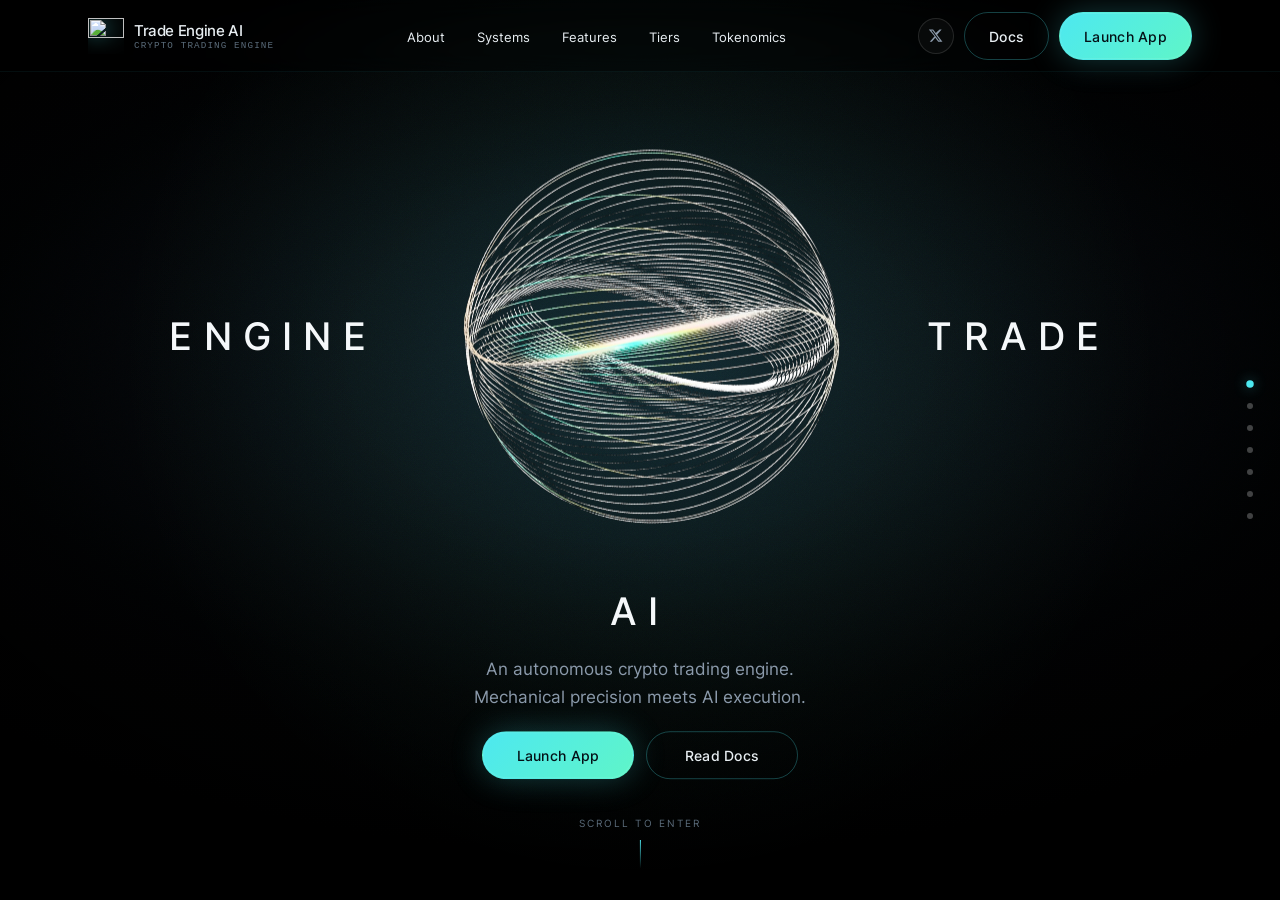
==== commit 07a620cd: "fix: add missing woff2 fonts, subpages (/docs, /app), and Next.js image srcSet fixes" ====
--- a/index.html
+++ b/index.html
@@ -1 +1 @@
-<!DOCTYPE html><html lang="en" class="__variable_67f68a"><head><meta charSet="utf-8"/><meta name="viewport" content="width=device-width, initial-scale=1"/><link rel="preload" href="/_next/static/media/7a19d28966c7e2d9-s.p.woff2" as="font" crossorigin="" type="font/woff2"/><link rel="preload" as="image" imageSrcSet="/_next/image?url=%2Fengine-logo.png&amp;w=48&amp;q=75 1x, /_next/image?url=%2Fengine-logo.png&amp;w=96&amp;q=75 2x"/><link rel="preload" as="image" href="/engine-logo.png"/><link rel="preload" as="image" href="/about-terminal-preview.png"/><link rel="stylesheet" href="/_next/static/css/b70d7d9d8f7c9931.css" data-precedence="next"/><link rel="stylesheet" href="/_next/static/css/33a106d8305e7ece.css" data-precedence="next"/><link rel="preload" as="script" fetchPriority="low" href="/_next/static/chunks/webpack-2231b6403981d8ee.js"/><script src="/_next/static/chunks/4bd1b696-97175d444d237a6f.js" async=""></script><script src="/_next/static/chunks/684-cae2ef4777d9a67a.js" async=""></script><script src="/_next/static/chunks/main-app-b51f19610969104b.js" async=""></script><script src="/_next/static/chunks/493-258482c886af9ac2.js" async=""></script><script src="/_next/static/chunks/app/layout-f934e1c584e888ee.js" async=""></script><script src="/_next/static/chunks/c15bf2b0-ade193bbed4bf07e.js" async=""></script><script src="/_next/static/chunks/766-b7a07ee2ee9cfaa3.js" async=""></script><script src="/_next/static/chunks/514-1905932a9eb9b460.js" async=""></script><script src="/_next/static/chunks/app/page-ebd97b621587dc27.js" async=""></script><meta name="next-size-adjust" content=""/><meta name="theme-color" content="#000000"/><meta name="color-scheme" content="dark"/><title>Trade Engine AI</title><meta name="description" content="Trade Engine AI is an autonomous crypto trading engine that converts market activity into treasury growth, strategy vault returns, and long-term token value."/><meta name="keywords" content="Trade Engine AI,crypto trading engine,DeFi,AI trading,treasury,tokenomics"/><meta property="og:title" content="Trade Engine AI"/><meta property="og:description" content="An autonomous crypto trading engine. Mechanical precision meets AI execution."/><meta property="og:url" content="https://tradeengineai.com"/><meta property="og:site_name" content="Trade Engine AI"/><meta property="og:locale" content="en_US"/><meta property="og:image" content="https://tradeengineai.com/og-banner.png"/><meta property="og:image:width" content="1500"/><meta property="og:image:height" content="500"/><meta property="og:image:alt" content="Trade Engine AI — tradeengineai.com"/><meta property="og:image:type" content="image/png"/><meta property="og:type" content="website"/><meta name="twitter:card" content="summary_large_image"/><meta name="twitter:title" content="Trade Engine AI"/><meta name="twitter:description" content="An autonomous crypto trading engine. Mechanical precision meets AI execution."/><meta name="twitter:image" content="https://tradeengineai.com/og-banner.png"/><link rel="icon" href="/engine-logo.png"/><link rel="apple-touch-icon" href="/engine-logo.png"/><script>document.querySelectorAll('body link[rel="icon"], body link[rel="apple-touch-icon"]').forEach(el => document.head.appendChild(el))</script><script src="/_next/static/chunks/polyfills-42372ed130431b0a.js" noModule=""></script></head><body class="__className_67f68a antialiased"><div hidden=""><!--$--><!--/$--></div><div class="relative h-[100dvh] overflow-hidden bg-black"><header class="fixed inset-x-0 top-0 z-50" style="height:var(--nav-h);opacity:0;transform:translateY(-20px)"><div class="absolute inset-0" style="background:rgba(0, 0, 0, 0.35);backdrop-filter:blur(12px);border-bottom:1px solid rgba(77, 232, 240, 0.06)"></div><nav class="relative mx-auto flex h-full max-w-[var(--content-max)] items-center justify-between px-5 md:px-6"><a href="#hero" class="group flex items-center gap-2.5"><span class="relative h-9 w-9 overflow-hidden"><img alt="" width="36" height="36" decoding="async" data-nimg="1" class="object-contain drop-shadow-[0_0_10px_rgba(77,232,240,0.45)]" style="color:transparent" srcSet="/_next/image?url=%2Fengine-logo.png&amp;w=48&amp;q=75 1x, /_next/image?url=%2Fengine-logo.png&amp;w=96&amp;q=75 2x" src="/_next/image?url=%2Fengine-logo.png&amp;w=96&amp;q=75"/></span><span class="flex flex-col leading-tight"><span class="text-[0.95rem] font-medium tracking-tight text-[var(--fg)]">Trade Engine AI</span><span class="hidden font-mono text-[0.58rem] tracking-[0.12em] text-[var(--fg-subtle)] sm:block">CRYPTO TRADING ENGINE</span></span></a><ul class="hidden items-center gap-8 lg:flex"><li><a href="#about" class="text-[0.8125rem] text-[var(--fg-muted)] transition-colors hover:text-[var(--fg)]">About</a></li><li><a href="#features" class="text-[0.8125rem] text-[var(--fg-muted)] transition-colors hover:text-[var(--fg)]">Systems</a></li><li><a href="#how-it-works" class="text-[0.8125rem] text-[var(--fg-muted)] transition-colors hover:text-[var(--fg)]">Features</a></li><li><a href="#tiers" class="text-[0.8125rem] text-[var(--fg-muted)] transition-colors hover:text-[var(--fg)]">Tiers</a></li><li><a href="#tokenomics" class="text-[0.8125rem] text-[var(--fg-muted)] transition-colors hover:text-[var(--fg)]">Tokenomics</a></li></ul><div class="hidden items-center gap-2.5 lg:flex"><div class="nav-socials" aria-label="Social links"><a href="https://x.com/TradeEngineAI" target="_blank" rel="noopener noreferrer" class="nav-social-btn" aria-label="X"><svg class="nav-social-icon" viewBox="0 0 24 24" aria-hidden="true" fill="currentColor"><path d="M18.244 2.25h3.308l-7.227 8.26 8.502 11.24H16.17l-4.714-6.231-5.401 6.231H2.742l7.727-8.829L1.254 2.25H8.08l4.253 5.622L18.244 2.25zm-1.161 17.52h1.833L7.084 4.126H5.117L17.083 19.77z"></path></svg></a></div><a href="/docs" class="btn btn-ghost h-10 px-4 text-[0.8125rem]">Docs</a><a href="/app" class="btn btn-primary h-10 px-5 text-[0.8125rem]">Launch App</a></div><div class="flex items-center gap-2 lg:hidden"><div class="nav-socials" aria-label="Social links"><a href="https://x.com/TradeEngineAI" target="_blank" rel="noopener noreferrer" class="nav-social-btn" aria-label="X"><svg class="nav-social-icon" viewBox="0 0 24 24" aria-hidden="true" fill="currentColor"><path d="M18.244 2.25h3.308l-7.227 8.26 8.502 11.24H16.17l-4.714-6.231-5.401 6.231H2.742l7.727-8.829L1.254 2.25H8.08l4.253 5.622L18.244 2.25zm-1.161 17.52h1.833L7.084 4.126H5.117L17.083 19.77z"></path></svg></a></div><button type="button" class="relative z-10 flex h-10 w-10 items-center justify-center rounded-full border border-[var(--border)] text-[var(--fg)]" aria-label="Open menu" aria-expanded="false"><span class="sr-only">Menu</span><div class="flex w-4 flex-col gap-1.5"><span class="h-px w-full bg-current transition-transform "></span><span class="h-px w-full bg-current transition-opacity "></span><span class="h-px w-full bg-current transition-transform "></span></div></button></div></nav><div class="overflow-hidden bg-[rgba(0,0,0,0.92)] backdrop-blur-xl lg:hidden" style="height:0px;opacity:0"><ul class="flex flex-col gap-1 px-5 py-4"><li><a href="#about" class="block rounded-lg px-3 py-2.5 text-sm text-[var(--fg-muted)] transition-colors hover:bg-white/[0.03] hover:text-[var(--fg)]">About</a></li><li><a href="#features" class="block rounded-lg px-3 py-2.5 text-sm text-[var(--fg-muted)] transition-colors hover:bg-white/[0.03] hover:text-[var(--fg)]">Systems</a></li><li><a href="#how-it-works" class="block rounded-lg px-3 py-2.5 text-sm text-[var(--fg-muted)] transition-colors hover:bg-white/[0.03] hover:text-[var(--fg)]">Features</a></li><li><a href="#tiers" class="block rounded-lg px-3 py-2.5 text-sm text-[var(--fg-muted)] transition-colors hover:bg-white/[0.03] hover:text-[var(--fg)]">Tiers</a></li><li><a href="#tokenomics" class="block rounded-lg px-3 py-2.5 text-sm text-[var(--fg-muted)] transition-colors hover:bg-white/[0.03] hover:text-[var(--fg)]">Tokenomics</a></li><li class="mt-3 flex flex-col gap-2 border-t border-[var(--border)] pt-4"><a href="/app" class="btn btn-primary w-full">Launch App</a></li></ul></div></header><div class="fixed inset-0 z-[2] overflow-hidden bg-transparent"><div class="pointer-events-none absolute inset-0 z-0" style="opacity:1"><div class="home-bg" aria-hidden="true"><div class="home-bg-base"></div><div class="home-bg-stage"></div><div class="home-bg-wash"></div><div class="home-bg-dots"></div><div class="home-bg-grain"></div><div class="home-bg-vignette"></div></div></div><div class="pointer-events-none absolute inset-0 z-0" style="opacity:0"><div class="chapter-bg" aria-hidden="true"><div class="chapter-bg-base"></div><div class="chapter-bg-stage"></div><div class="chapter-bg-wash"></div><div class="chapter-bg-grid"></div><div class="chapter-bg-grain"></div><div class="chapter-bg-vignette"></div></div></div><div class="pointer-events-none absolute left-1/2 top-[40%] z-10 w-full max-w-[100vw] -translate-x-1/2 -translate-y-1/2 px-3 sm:px-5 md:top-[42%]"><h1 class="flex flex-col items-center" aria-label="Trade Engine AI"><span class="flex items-center justify-center gap-[clamp(0.85rem,5vw,6rem)]"><span class="inline-flex" style="opacity:1;transform:none"><span class="brand-lockup-word" style="--lockup-pulse-delay:1.5s;opacity:0;transform:translateY(12px)">TRADE</span></span><span class="relative aspect-square w-[clamp(6.9rem,33.6vw,26.4rem)] shrink-0 will-change-transform" style="opacity:1;filter:blur(0px);transform:none"><div class="engine-sphere relative mx-auto flex items-center justify-center !h-full !w-full !max-h-full !max-w-full" style="width:528px;height:528px;max-width:min(94vw, 520px);max-height:min(94vw, 520px)" aria-hidden="true"><div class="relative z-10 aspect-square w-[90%]"><img alt="" draggable="false" decoding="async" data-nimg="fill" class="object-contain select-none" style="position:absolute;height:100%;width:100%;left:0;top:0;right:0;bottom:0;color:transparent" src="/engine-logo.png"/><div class="pointer-events-none absolute inset-0" style="mix-blend-mode:screen"><img alt="" draggable="false" loading="lazy" decoding="async" data-nimg="fill" class="object-contain select-none" style="position:absolute;height:100%;width:100%;left:0;top:0;right:0;bottom:0;color:transparent" src="/engine-core-pulse.png"/></div></div></div></span><span class="inline-flex" style="opacity:1;transform:none"><span class="brand-lockup-word" style="--lockup-pulse-delay:2.15s;opacity:0;transform:translateY(12px)">ENGINE</span></span></span><span class="inline-flex" style="opacity:1;transform:none"><span class="brand-lockup-word mt-[clamp(0.95rem,3.5vw,3rem)]" style="--lockup-pulse-delay:2.8s;opacity:0;transform:translateY(12px)">AI</span></span></h1></div><div class="pointer-events-none absolute inset-0 z-[15]" style="background:radial-gradient(circle at 50% 46%, rgba(255,255,255,0.55) 0%, rgba(95,245,200,0.25) 28%, transparent 62%);mix-blend-mode:screen;opacity:0"></div><div class="pointer-events-none absolute inset-0 z-[18]" style="opacity:0;background:radial-gradient(circle at 50% 48%, transparent 0%, rgba(0,0,0,0.55) 8%, rgba(0,0,0,0.92) 100%)"></div><div class="absolute inset-0 z-20 flex flex-col items-center justify-end px-5 pb-[max(4.5rem,11vh)] pt-[calc(var(--nav-h)+1rem)] text-center" style="opacity:1;pointer-events:auto;transform:none"><div class="mt-auto max-w-xl translate-y-[calc(0.5rem-1cm)] md:translate-y-[calc(1rem-1cm)]"><p class="mx-auto text-[0.98rem] leading-relaxed text-[var(--fg-muted)] text-balance md:text-[1.05rem]">An autonomous crypto trading engine. Mechanical precision meets AI execution.</p><div class="mt-5 flex flex-wrap items-center justify-center gap-3"><a href="/app" class="btn btn-primary min-w-[9.5rem]">Launch App</a><a href="/docs" class="btn btn-ghost hidden min-w-[9.5rem] md:inline-flex">Read Docs</a></div></div></div><section id="about" class="absolute inset-0 z-30 flex px-3 sm:px-5 items-start justify-center overflow-hidden pt-[calc(var(--nav-h)+0.4rem)] pb-2 sm:items-center sm:py-[calc(var(--nav-h)+0.75rem)]" style="opacity:0;pointer-events:none;transform:translateY(36px) scale(0.97)"><div class="w-full max-w-[var(--content-max)] py-0"><div class="about-term-wrap about-term-wrap--fit"><div class="about-term-intro mb-3 text-center md:mb-4"><p class="section-label justify-center">About</p><h2 class="section-title mt-0 text-balance text-[clamp(1.35rem,2.8vw,2rem)] !mb-0 md:mt-1.5">A trading engine built like hardware.</h2></div><div class="will-change-transform" style="opacity:0;filter:blur(14px);transform:translateY(-36px) scale(1.85)"><div class="wt-window" style="opacity:0;transform:translateY(18px) scale(0.985)"><div class="wt-titlebar"><div class="wt-tabs"><span class="wt-tab wt-tab--active"><span class="wt-tab-dot" aria-hidden="true"></span>chart.exe — Trade Engine AI</span><span class="wt-tab wt-tab--idle">telemetry</span></div><div class="wt-controls" aria-hidden="true"><span class="wt-ctrl">─</span><span class="wt-ctrl">□</span><span class="wt-ctrl wt-ctrl--close">✕</span></div></div><div class="wt-body wt-body--preview"><img src="/about-terminal-preview.png" alt="Trade Engine AI Neural Desk — charts and chat preview" class="wt-preview-shot" width="1911" height="801" decoding="async" loading="eager" draggable="false"/></div></div></div><p class="mx-auto mt-4 max-w-2xl text-center text-[0.86rem] leading-relaxed text-[rgba(240,247,250,0.88)] text-balance md:text-[0.92rem]">Trade Engine AI is a crypto-native trading system designed like precision hardware — core, pistons, fuel line, and power output working as one continuous machine. Market volume is the fuel. AI execution is the crankshaft. Tax-powered treasury fills the tank; strategy vaults fire in Conservative, Balanced, or Aggressive stroke.</p><div class="mt-4 flex justify-center md:mt-5"><button type="button" class="btn btn-primary min-w-[12rem] pointer-events-auto relative z-10">Dive now into the dapp</button></div><div class="dex-banner mt-0"><p class="dex-banner-title">Supported DEXes</p><p class="dex-banner-sub">Marketing mockup — API-routed execution across supported futures venues.</p><div class="dex-marquee" aria-label="Supported decentralized exchanges"><div class="dex-marquee-track"><div class="dex-chip"><span class="dex-chip-logo"><span class="dex-logo-img inline-block h-7 w-7" aria-hidden="true"></span></span><span class="dex-chip-name">Asterdex</span></div><div class="dex-chip"><span class="dex-chip-logo"><span class="dex-logo-img inline-block h-7 w-7" aria-hidden="true"></span></span><span class="dex-chip-name">Hyperliquid</span></div><div class="dex-chip"><span class="dex-chip-logo"><span class="dex-logo-img inline-block h-7 w-7" aria-hidden="true"></span></span><span class="dex-chip-name">dYdX</span></div><div class="dex-chip"><span class="dex-chip-logo"><span class="dex-logo-img inline-block h-7 w-7" aria-hidden="true"></span></span><span class="dex-chip-name">Aevo</span></div><div class="dex-chip"><span class="dex-chip-logo"><span class="dex-logo-img inline-block h-7 w-7" aria-hidden="true"></span></span><span class="dex-chip-name">Drift</span></div><div class="dex-chip"><span class="dex-chip-logo"><span class="dex-logo-img inline-block h-7 w-7" aria-hidden="true"></span></span><span class="dex-chip-name">Vertex</span></div><div class="dex-chip"><span class="dex-chip-logo"><span class="dex-logo-img inline-block h-7 w-7" aria-hidden="true"></span></span><span class="dex-chip-name">Bluefin</span></div><div class="dex-chip"><span class="dex-chip-logo"><span class="dex-logo-img inline-block h-7 w-7" aria-hidden="true"></span></span><span class="dex-chip-name">Paradex</span></div><div class="dex-chip"><span class="dex-chip-logo"><span class="dex-logo-img inline-block h-7 w-7" aria-hidden="true"></span></span><span class="dex-chip-name">Asterdex</span></div><div class="dex-chip"><span class="dex-chip-logo"><span class="dex-logo-img inline-block h-7 w-7" aria-hidden="true"></span></span><span class="dex-chip-name">Hyperliquid</span></div><div class="dex-chip"><span class="dex-chip-logo"><span class="dex-logo-img inline-block h-7 w-7" aria-hidden="true"></span></span><span class="dex-chip-name">dYdX</span></div><div class="dex-chip"><span class="dex-chip-logo"><span class="dex-logo-img inline-block h-7 w-7" aria-hidden="true"></span></span><span class="dex-chip-name">Aevo</span></div><div class="dex-chip"><span class="dex-chip-logo"><span class="dex-logo-img inline-block h-7 w-7" aria-hidden="true"></span></span><span class="dex-chip-name">Drift</span></div><div class="dex-chip"><span class="dex-chip-logo"><span class="dex-logo-img inline-block h-7 w-7" aria-hidden="true"></span></span><span class="dex-chip-name">Vertex</span></div><div class="dex-chip"><span class="dex-chip-logo"><span class="dex-logo-img inline-block h-7 w-7" aria-hidden="true"></span></span><span class="dex-chip-name">Bluefin</span></div><div class="dex-chip"><span class="dex-chip-logo"><span class="dex-logo-img inline-block h-7 w-7" aria-hidden="true"></span></span><span class="dex-chip-name">Paradex</span></div></div></div></div></div></div></section><section id="features" class="absolute inset-0 z-30 flex px-3 sm:px-5 items-start justify-center overflow-hidden pt-[calc(var(--nav-h)+0.45rem)] pb-2 sm:items-center sm:px-5 sm:py-[calc(var(--nav-h)+0.75rem)]" style="opacity:0;pointer-events:none;transform:translateY(72px) scale(0.97)"><div class="w-full max-w-[var(--content-max)] py-0"><div class="systems-term-wrap is-paused" data-fp-scroll="true"><div class="systems-term-intro"><p class="section-label justify-center">Systems</p><h2 class="section-title mt-0 text-balance text-center text-[clamp(1.15rem,5.2vw,1.9rem)] !mb-0 md:mt-1.5">Six terminals. Full market stack.</h2></div><div class="systems-board"><div class="wt-window systems-mini systems-mini--mint" style="opacity:0;transform:translateY(12px) scale(0.98)"><div class="systems-mini-bar"><span class="systems-mini-dot" aria-hidden="true"></span><span class="systems-mini-title">price.exe — BTC-USDT-PERP</span><span class="systems-mini-live" aria-hidden="true"><span class="systems-mini-live-pip"></span>LIVE</span></div><div class="systems-mini-body"><div class="systems-mini-scan" aria-hidden="true"></div><div class="systems-mini-meta"><span>MARK<!-- --> <span class="text-[var(--mint)] font-medium">97,420.5</span></span><span class="systems-chip systems-chip--up">+<!-- -->1.84<!-- -->%</span></div><div class="systems-stat-row"><span>O <b>96,120</b></span><span>H <b class="text-[var(--mint)]">98,110</b></span><span>L <b class="text-[#ff6b8a]">95,840</b></span><span>C <b>97,420</b></span></div><div class="systems-chart-frame"><svg viewBox="0 0 360 112" class="systems-mini-chart" preserveAspectRatio="none" aria-hidden="true"><defs><linearGradient id="«R4jpfb»-price" x1="0" y1="0" x2="0" y2="1"><stop offset="0%" stop-color="#5ff5c8" stop-opacity="0.28"></stop><stop offset="100%" stop-color="#5ff5c8" stop-opacity="0"></stop></linearGradient></defs><line x1="4" x2="356" y1="20.68" y2="20.68" class="wt-gridline"></line><line x1="4" x2="356" y1="41.36" y2="41.36" class="wt-gridline"></line><line x1="4" x2="356" y1="62.040000000000006" y2="62.040000000000006" class="wt-gridline"></line><path d="M5.0 53.7 L18.0 50.8 L30.9 44.4 L43.9 46.1 L56.9 57.3 L69.8 62.0 L82.8 61.2 L95.7 77.0 L108.7 87.3 L121.7 89.0 L134.6 71.7 L147.6 63.2 L160.6 69.4 L173.5 71.1 L186.5 80.2 L199.4 76.6 L212.4 59.4 L225.4 44.3 L238.3 44.3 L251.3 34.2 L264.3 30.0 L277.2 14.4 L290.2 15.0 L303.1 23.5 L316.1 16.0 L329.1 5.0 L342.0 11.3 L355.0 9.8 L355.0 89.0 L5 89.0 Z" fill="url(#«R4jpfb»-price)" opacity="0.7"></path><g><line x1="11" x2="11" y1="54.41922037957822" y2="59.77137235523871" stroke="#5ff5c8" stroke-width="1" opacity="0.7"></line><rect x="7.75" y="56.61948397230201" width="6.5" height="1.2" fill="#5ff5c8" rx="0.4"></rect><rect x="7.75" y="100.84015045955312" width="6.5" height="11.159849540446885" fill="rgba(95,245,200,0.35)"></rect></g><g><line x1="23.5" x2="23.5" y1="49.60233308646231" y2="60.50816989931893" stroke="#5ff5c8" stroke-width="1" opacity="0.7"></line><rect x="20.25" y="53.55611214649572" width="6.5" height="3.0633718258062856" fill="#5ff5c8" rx="0.4"></rect><rect x="20.25" y="96.78883063860121" width="6.5" height="15.211169361398788" fill="rgba(95,245,200,0.35)"></rect></g><g><line x1="36" x2="36" y1="43.451327982137286" y2="58.95640538223917" stroke="#5ff5c8" stroke-width="1" opacity="0.7"></line><rect x="32.75" y="46.75939598232492" width="6.5" height="6.796716164170803" fill="#5ff5c8" rx="0.4"></rect><rect x="32.75" y="102.56301471730694" width="6.5" height="9.436985282693058" fill="rgba(95,245,200,0.35)"></rect></g><g><line x1="48.5" x2="48.5" y1="43.17221767558715" y2="53.43751975736478" stroke="#ff6b8a" stroke-width="1" opacity="0.7"></line><rect x="45.25" y="46.75939598232492" width="6.5" height="1.8039602815658213" fill="#ff6b8a" rx="0.4"></rect><rect x="45.25" y="105.41482662955241" width="6.5" height="6.585173370447592" fill="rgba(255,107,138,0.35)"></rect></g><g><line x1="61" x2="61" y1="44.37205255843611" y2="63.09146693415429" stroke="#ff6b8a" stroke-width="1" opacity="0.7"></line><rect x="57.75" y="48.56335626389074" width="6.5" height="11.901457571001949" fill="#ff6b8a" rx="0.4"></rect><rect x="57.75" y="99.6634212997451" width="6.5" height="12.336578700254904" fill="rgba(255,107,138,0.35)"></rect></g><g><line x1="73.5" x2="73.5" y1="57.88528337938548" y2="70.91630152058892" stroke="#ff6b8a" stroke-width="1" opacity="0.7"></line><rect x="70.25" y="60.46481383489269" width="6.5" height="4.968386375544178" fill="#ff6b8a" rx="0.4"></rect><rect x="70.25" y="98.4483420573888" width="6.5" height="13.5516579426112" fill="rgba(255,107,138,0.35)"></rect></g><g><line x1="86" x2="86" y1="61.37957792037747" y2="70.28928838640272" stroke="#5ff5c8" stroke-width="1" opacity="0.7"></line><rect x="82.75" y="64.53146630331418" width="6.5" height="1.2" fill="#5ff5c8" rx="0.4"></rect><rect x="82.75" y="104.60171436118253" width="6.5" height="7.39828563881747" fill="rgba(95,245,200,0.35)"></rect></g><g><line x1="98.5" x2="98.5" y1="60.64278037629725" y2="84.80224722826911" stroke="#ff6b8a" stroke-width="1" opacity="0.7"></line><rect x="95.25" y="64.53146630331418" width="6.5" height="16.724423505359383" fill="#ff6b8a" rx="0.4"></rect><rect x="95.25" y="101.83318165902165" width="6.5" height="10.166818340978352" fill="rgba(255,107,138,0.35)"></rect></g><g><line x1="111" x2="111" y1="75.85559657293011" y2="97.47056898738866" stroke="#ff6b8a" stroke-width="1" opacity="0.7"></line><rect x="107.75" y="81.25588980867356" width="6.5" height="10.970603318880109" fill="#ff6b8a" rx="0.4"></rect><rect x="107.75" y="106.28963400278008" width="6.5" height="5.710365997219924" fill="rgba(255,107,138,0.35)"></rect></g><g><line x1="123.5" x2="123.5" y1="87.35232963407962" y2="97.51968464904348" stroke="#ff6b8a" stroke-width="1" opacity="0.7"></line><rect x="120.25" y="92.22649312755367" width="6.5" height="1.7735068724463332" fill="#ff6b8a" rx="0.4"></rect><rect x="120.25" y="106.62737975490745" width="6.5" height="5.372620245092548" fill="rgba(255,107,138,0.35)"></rect></g><g><line x1="136" x2="136" y1="73.0323392596068" y2="98.25465187876762" stroke="#5ff5c8" stroke-width="1" opacity="0.7"></line><rect x="132.75" y="75.6589923588684" width="6.5" height="18.341007641131597" fill="#5ff5c8" rx="0.4"></rect><rect x="132.75" y="104.37360076796904" width="6.5" height="7.626399232030963" fill="rgba(95,245,200,0.35)"></rect></g><g><line x1="148.5" x2="148.5" y1="61.15254814278798" y2="78.7882449786442" stroke="#5ff5c8" stroke-width="1" opacity="0.7"></line><rect x="145.25" y="66.63564945294003" width="6.5" height="9.023342905928374" fill="#5ff5c8" rx="0.4"></rect><rect x="145.25" y="106.60930852896126" width="6.5" height="5.3906914710387355" fill="rgba(95,245,200,0.35)"></rect></g><g><line x1="161" x2="161" y1="61.77956127697418" y2="77.85945679724414" stroke="#ff6b8a" stroke-width="1" opacity="0.7"></line><rect x="157.75" y="66.63564945294003" width="6.5" height="6.562486745406233" fill="#ff6b8a" rx="0.4"></rect><rect x="157.75" y="98.25601868339163" width="6.5" height="13.74398131660837" fill="rgba(255,107,138,0.35)"></rect></g><g><line x1="173.5" x2="173.5" y1="69.65177877875071" y2="78.9943064051291" stroke="#ff6b8a" stroke-width="1" opacity="0.7"></line><rect x="170.25" y="73.19813619834626" width="6.5" height="1.850063153803191" fill="#ff6b8a" rx="0.4"></rect><rect x="170.25" y="101.35328593975282" width="6.5" height="10.646714060247177" fill="rgba(255,107,138,0.35)"></rect></g><g><line x1="186" x2="186" y1="69.80412349231446" y2="88.95412172044773" stroke="#ff6b8a" stroke-width="1" opacity="0.7"></line><rect x="182.75" y="75.04819935214945" width="6.5" height="9.592854862782886" fill="#ff6b8a" rx="0.4"></rect><rect x="182.75" y="103.14427473474643" width="6.5" height="8.855725265253568" fill="rgba(255,107,138,0.35)"></rect></g><g><line x1="198.5" x2="198.5" y1="77.34975122084411" y2="88.10873810870628" stroke="#5ff5c8" stroke-width="1" opacity="0.7"></line><rect x="195.25" y="80.8694358698876" width="6.5" height="3.771618345044743" fill="#5ff5c8" rx="0.4"></rect><rect x="195.25" y="97.52520047739381" width="6.5" height="14.47479952260619" fill="rgba(95,245,200,0.35)"></rect></g><g><line x1="211" x2="211" y1="58.40058994329868" y2="83.34460960682095" stroke="#5ff5c8" stroke-width="1" opacity="0.7"></line><rect x="207.75" y="62.655241822066294" width="6.5" height="18.2141940478213" fill="#5ff5c8" rx="0.4"></rect><rect x="207.75" y="102.30394030240132" width="6.5" height="9.696059697598685" fill="rgba(95,245,200,0.35)"></rect></g><g><line x1="223.5" x2="223.5" y1="43.48217130455767" y2="65.81188576714615" stroke="#5ff5c8" stroke-width="1" opacity="0.7"></line><rect x="220.25" y="46.611423924333465" width="6.5" height="16.04381789773283" fill="#5ff5c8" rx="0.4"></rect><rect x="220.25" y="105.30010234192014" width="6.5" height="6.699897658079863" fill="rgba(95,245,200,0.35)"></rect></g><g><line x1="236" x2="236" y1="41.94025316343506" y2="50.34505777447801" stroke="#5ff5c8" stroke-width="1" opacity="0.7"></line><rect x="232.75" y="46.60157376233293" width="6.5" height="1.2" fill="#5ff5c8" rx="0.4"></rect><rect x="232.75" y="104.28789973116363" width="6.5" height="7.712100268836366" fill="rgba(95,245,200,0.35)"></rect></g><g><line x1="248.5" x2="248.5" y1="32.03699573267998" y2="48.60268521048967" stroke="#5ff5c8" stroke-width="1" opacity="0.7"></line><rect x="245.25" y="35.983102785659625" width="6.5" height="10.618470976673308" fill="#5ff5c8" rx="0.4"></rect><rect x="245.25" y="105.9009742196431" width="6.5" height="6.099025780356897" fill="rgba(95,245,200,0.35)"></rect></g><g><line x1="261" x2="261" y1="27.160142880694302" y2="38.549772689740834" stroke="#5ff5c8" stroke-width="1" opacity="0.7"></line><rect x="257.75" y="31.473210386209693" width="6.5" height="4.509892399449932" fill="#5ff5c8" rx="0.4"></rect><rect x="257.75" y="105.96228715675534" width="6.5" height="6.0377128432446625" fill="rgba(95,245,200,0.35)"></rect></g><g><line x1="273.5" x2="273.5" y1="11.474038545521527" y2="34.94388762744341" stroke="#5ff5c8" stroke-width="1" opacity="0.7"></line><rect x="270.25" y="14.941722439295464" width="6.5" height="16.53148794691423" fill="#5ff5c8" rx="0.4"></rect><rect x="270.25" y="107.01364321053552" width="6.5" height="4.98635678946448" fill="rgba(95,245,200,0.35)"></rect></g><g><line x1="286" x2="286" y1="12.466548702362108" y2="20.99192068766898" stroke="#ff6b8a" stroke-width="1" opacity="0.7"></line><rect x="282.75" y="14.941722439295464" width="6.5" height="1.2" fill="#ff6b8a" rx="0.4"></rect><rect x="282.75" y="98.26923662686022" width="6.5" height="13.73076337313978" fill="rgba(255,107,138,0.35)"></rect></g><g><line x1="298.5" x2="298.5" y1="12.387489789671791" y2="29.14073556986669" stroke="#ff6b8a" stroke-width="1" opacity="0.7"></line><rect x="295.25" y="15.544133734751641" width="6.5" height="9.064673200614829" fill="#ff6b8a" rx="0.4"></rect><rect x="295.25" y="107.79995314450935" width="6.5" height="4.200046855490655" fill="rgba(255,107,138,0.35)"></rect></g><g><line x1="311" x2="311" y1="12.873539067408316" y2="27.608762469173694" stroke="#5ff5c8" stroke-width="1" opacity="0.7"></line><rect x="307.75" y="16.60717291755286" width="6.5" height="8.001634017813611" fill="#5ff5c8" rx="0.4"></rect><rect x="307.75" y="106.94332659899374" width="6.5" height="5.056673401006265" fill="rgba(95,245,200,0.35)"></rect></g><g><line x1="323.5" x2="323.5" y1="2.9988885518432653" y2="20.070325236061805" stroke="#5ff5c8" stroke-width="1" opacity="0.7"></line><rect x="320.25" y="5" width="6.5" height="11.607172917552859" fill="#5ff5c8" rx="0.4"></rect><rect x="320.25" y="107.0696740294079" width="6.5" height="4.930325970592094" fill="rgba(95,245,200,0.35)"></rect></g><g><line x1="336" x2="336" y1="2.433330095918791" y2="14.353994741874448" stroke="#ff6b8a" stroke-width="1" opacity="0.7"></line><rect x="332.75" y="5" width="6.5" height="6.651902237811118" fill="#ff6b8a" rx="0.4"></rect><rect x="332.75" y="100.82857563519065" width="6.5" height="11.171424364809354" fill="rgba(255,107,138,0.35)"></rect></g><g><line x1="348.5" x2="348.5" y1="6.617982077695784" y2="15.667624745367466" stroke="#5ff5c8" stroke-width="1" opacity="0.7"></line><rect x="345.25" y="10.0886593189295" width="6.5" height="1.5632429188816186" fill="#5ff5c8" rx="0.4"></rect><rect x="345.25" y="105.10225266035559" width="6.5" height="6.897747339644411" fill="rgba(95,245,200,0.35)"></rect></g></svg></div><div class="systems-stat-row systems-stat-row--dense"><span>BID <b>97,418</b></span><span>ASK <b>97,421.5</b></span><span>SPR <b>3.5</b></span><span>IDX <b>97,415.2</b></span><span>VOL <b>1.42B</b></span><span>OI <b>2.41B</b></span></div></div></div><div class="wt-window systems-mini systems-mini--cyan" style="opacity:0;transform:translateY(12px) scale(0.98)"><div class="systems-mini-bar"><span class="systems-mini-dot" aria-hidden="true"></span><span class="systems-mini-title">watch.exe — PERP UNIVERSE</span><span class="systems-mini-live" aria-hidden="true"><span class="systems-mini-live-pip"></span>LIVE</span></div><div class="systems-mini-body"><div class="systems-mini-scan" aria-hidden="true"></div><div class="systems-table-head"><span>SYM</span><span>CHART</span><span>LAST</span><span>24H</span><span>FUND</span><span>OI</span></div><ul class="systems-watch-rich systems-watch-rich--dense"><li class="systems-watch-rich-row systems-watch-rich-row--dense is-hot"><span class="systems-watch-rich-sym">BTC</span><svg viewBox="0 0 48 16" class="systems-spark" aria-hidden="true"><defs><linearGradient id="«Rk6l5cjpfb»-g" x1="0" y1="0" x2="0" y2="1"><stop offset="0%" stop-color="#5ff5c8" stop-opacity="0.4"></stop><stop offset="100%" stop-color="#5ff5c8" stop-opacity="0"></stop></linearGradient></defs><path d="M1.0 12.8 L4.5 15.0 L8.1 11.0 L11.6 8.4 L15.2 8.6 L18.7 5.2 L22.2 5.5 L25.8 4.2 L29.3 5.3 L32.8 3.1 L36.4 2.4 L39.9 1.0 L43.5 1.4 L47.0 3.9 L47.0 15.0 L1 15.0 Z" fill="url(#«Rk6l5cjpfb»-g)"></path><path d="M1.0 12.8 L4.5 15.0 L8.1 11.0 L11.6 8.4 L15.2 8.6 L18.7 5.2 L22.2 5.5 L25.8 4.2 L29.3 5.3 L32.8 3.1 L36.4 2.4 L39.9 1.0 L43.5 1.4 L47.0 3.9" fill="none" stroke="#5ff5c8" stroke-width="1.35" stroke-linecap="round" pathLength="1" stroke-dashoffset="0px" stroke-dasharray="0px 1px"></path></svg><span class="systems-watch-rich-px">97,420.5</span><span class="systems-chip systems-chip--up">+<!-- -->1.84<!-- -->%</span><span class="text-[var(--mint)]">+<!-- -->0.012<!-- -->%</span><span class="opacity-70">2.41B</span></li><li class="systems-watch-rich-row systems-watch-rich-row--dense"><span class="systems-watch-rich-sym">ETH</span><svg viewBox="0 0 48 16" class="systems-spark" aria-hidden="true"><defs><linearGradient id="«Rkal5cjpfb»-g" x1="0" y1="0" x2="0" y2="1"><stop offset="0%" stop-color="#ff6b8a" stop-opacity="0.4"></stop><stop offset="100%" stop-color="#ff6b8a" stop-opacity="0"></stop></linearGradient></defs><path d="M1.0 1.0 L4.5 1.5 L8.1 5.1 L11.6 6.5 L15.2 6.3 L18.7 11.2 L22.2 14.5 L25.8 15.0 L29.3 9.6 L32.8 6.9 L36.4 8.8 L39.9 9.4 L43.5 12.2 L47.0 11.1 L47.0 15.0 L1 15.0 Z" fill="url(#«Rkal5cjpfb»-g)"></path><path d="M1.0 1.0 L4.5 1.5 L8.1 5.1 L11.6 6.5 L15.2 6.3 L18.7 11.2 L22.2 14.5 L25.8 15.0 L29.3 9.6 L32.8 6.9 L36.4 8.8 L39.9 9.4 L43.5 12.2 L47.0 11.1" fill="none" stroke="#ff6b8a" stroke-width="1.35" stroke-linecap="round" pathLength="1" stroke-dashoffset="0px" stroke-dasharray="0px 1px"></path></svg><span class="systems-watch-rich-px">3,521.4</span><span class="systems-chip systems-chip--dn">-0.62<!-- -->%</span><span class="text-[var(--mint)]">+<!-- -->0.008<!-- -->%</span><span class="opacity-70">1.08B</span></li><li class="systems-watch-rich-row systems-watch-rich-row--dense"><span class="systems-watch-rich-sym">SOL</span><svg viewBox="0 0 48 16" class="systems-spark" aria-hidden="true"><defs><linearGradient id="«Rkel5cjpfb»-g" x1="0" y1="0" x2="0" y2="1"><stop offset="0%" stop-color="#5ff5c8" stop-opacity="0.4"></stop><stop offset="100%" stop-color="#5ff5c8" stop-opacity="0"></stop></linearGradient></defs><path d="M1.0 13.3 L4.5 15.0 L8.1 14.3 L11.6 11.1 L15.2 8.3 L18.7 8.3 L22.2 6.4 L25.8 5.7 L29.3 2.7 L32.8 2.9 L36.4 4.4 L39.9 3.0 L43.5 1.0 L47.0 2.2 L47.0 15.0 L1 15.0 Z" fill="url(#«Rkel5cjpfb»-g)"></path><path d="M1.0 13.3 L4.5 15.0 L8.1 14.3 L11.6 11.1 L15.2 8.3 L18.7 8.3 L22.2 6.4 L25.8 5.7 L29.3 2.7 L32.8 2.9 L36.4 4.4 L39.9 3.0 L43.5 1.0 L47.0 2.2" fill="none" stroke="#5ff5c8" stroke-width="1.35" stroke-linecap="round" pathLength="1" stroke-dashoffset="0px" stroke-dasharray="0px 1px"></path></svg><span class="systems-watch-rich-px">178.42</span><span class="systems-chip systems-chip--up">+<!-- -->3.21<!-- -->%</span><span class="text-[var(--mint)]">+<!-- -->0.021<!-- -->%</span><span class="opacity-70">420M</span></li><li class="systems-watch-rich-row systems-watch-rich-row--dense"><span class="systems-watch-rich-sym">HYPE</span><svg viewBox="0 0 48 16" class="systems-spark" aria-hidden="true"><defs><linearGradient id="«Rkil5cjpfb»-g" x1="0" y1="0" x2="0" y2="1"><stop offset="0%" stop-color="#5ff5c8" stop-opacity="0.4"></stop><stop offset="100%" stop-color="#5ff5c8" stop-opacity="0"></stop></linearGradient></defs><path d="M1.0 4.4 L4.5 1.0 L8.1 2.9 L11.6 2.5 L15.2 5.9 L18.7 9.6 L22.2 11.3 L25.8 15.0 L29.3 11.4 L32.8 10.6 L36.4 11.3 L39.9 7.1 L43.5 7.0 L47.0 9.6 L47.0 15.0 L1 15.0 Z" fill="url(#«Rkil5cjpfb»-g)"></path><path d="M1.0 4.4 L4.5 1.0 L8.1 2.9 L11.6 2.5 L15.2 5.9 L18.7 9.6 L22.2 11.3 L25.8 15.0 L29.3 11.4 L32.8 10.6 L36.4 11.3 L39.9 7.1 L43.5 7.0 L47.0 9.6" fill="none" stroke="#5ff5c8" stroke-width="1.35" stroke-linecap="round" pathLength="1" stroke-dashoffset="0px" stroke-dasharray="0px 1px"></path></svg><span class="systems-watch-rich-px">24.62</span><span class="systems-chip systems-chip--up">+<!-- -->5.14<!-- -->%</span><span class="text-[var(--mint)]">+<!-- -->0.034<!-- -->%</span><span class="opacity-70">312M</span></li><li class="systems-watch-rich-row systems-watch-rich-row--dense"><span class="systems-watch-rich-sym">ASTER</span><svg viewBox="0 0 48 16" class="systems-spark" aria-hidden="true"><defs><linearGradient id="«Rkml5cjpfb»-g" x1="0" y1="0" x2="0" y2="1"><stop offset="0%" stop-color="#5ff5c8" stop-opacity="0.4"></stop><stop offset="100%" stop-color="#5ff5c8" stop-opacity="0"></stop></linearGradient></defs><path d="M1.0 1.0 L4.5 1.0 L8.1 2.4 L11.6 3.3 L15.2 5.0 L18.7 6.7 L22.2 8.9 L25.8 7.0 L29.3 9.5 L32.8 11.7 L36.4 14.0 L39.9 13.2 L43.5 14.5 L47.0 15.0 L47.0 15.0 L1 15.0 Z" fill="url(#«Rkml5cjpfb»-g)"></path><path d="M1.0 1.0 L4.5 1.0 L8.1 2.4 L11.6 3.3 L15.2 5.0 L18.7 6.7 L22.2 8.9 L25.8 7.0 L29.3 9.5 L32.8 11.7 L36.4 14.0 L39.9 13.2 L43.5 14.5 L47.0 15.0" fill="none" stroke="#5ff5c8" stroke-width="1.35" stroke-linecap="round" pathLength="1" stroke-dashoffset="0px" stroke-dasharray="0px 1px"></path></svg><span class="systems-watch-rich-px">0.6092</span><span class="systems-chip systems-chip--up">+<!-- -->2.05<!-- -->%</span><span class="text-[var(--mint)]">+<!-- -->0.015<!-- -->%</span><span class="opacity-70">88M</span></li><li class="systems-watch-rich-row systems-watch-rich-row--dense"><span class="systems-watch-rich-sym">ARB</span><svg viewBox="0 0 48 16" class="systems-spark" aria-hidden="true"><defs><linearGradient id="«Rkql5cjpfb»-g" x1="0" y1="0" x2="0" y2="1"><stop offset="0%" stop-color="#ff6b8a" stop-opacity="0.4"></stop><stop offset="100%" stop-color="#ff6b8a" stop-opacity="0"></stop></linearGradient></defs><path d="M1.0 1.0 L4.5 2.4 L8.1 3.0 L11.6 3.9 L15.2 4.5 L18.7 4.3 L22.2 6.1 L25.8 8.9 L29.3 10.7 L32.8 9.9 L36.4 11.9 L39.9 10.5 L43.5 12.3 L47.0 15.0 L47.0 15.0 L1 15.0 Z" fill="url(#«Rkql5cjpfb»-g)"></path><path d="M1.0 1.0 L4.5 2.4 L8.1 3.0 L11.6 3.9 L15.2 4.5 L18.7 4.3 L22.2 6.1 L25.8 8.9 L29.3 10.7 L32.8 9.9 L36.4 11.9 L39.9 10.5 L43.5 12.3 L47.0 15.0" fill="none" stroke="#ff6b8a" stroke-width="1.35" stroke-linecap="round" pathLength="1" stroke-dashoffset="0px" stroke-dasharray="0px 1px"></path></svg><span class="systems-watch-rich-px">0.9210</span><span class="systems-chip systems-chip--dn">-1.12<!-- -->%</span><span class="text-[var(--mint)]">+<!-- -->0.004<!-- -->%</span><span class="opacity-70">151M</span></li><li class="systems-watch-rich-row systems-watch-rich-row--dense"><span class="systems-watch-rich-sym">DOGE</span><svg viewBox="0 0 48 16" class="systems-spark" aria-hidden="true"><defs><linearGradient id="«Rkul5cjpfb»-g" x1="0" y1="0" x2="0" y2="1"><stop offset="0%" stop-color="#5ff5c8" stop-opacity="0.4"></stop><stop offset="100%" stop-color="#5ff5c8" stop-opacity="0"></stop></linearGradient></defs><path d="M1.0 1.0 L4.5 3.4 L8.1 7.0 L11.6 4.8 L15.2 5.1 L18.7 8.3 L22.2 10.0 L25.8 13.2 L29.3 14.0 L32.8 13.8 L36.4 14.8 L39.9 15.0 L43.5 11.1 L47.0 8.2 L47.0 15.0 L1 15.0 Z" fill="url(#«Rkul5cjpfb»-g)"></path><path d="M1.0 1.0 L4.5 3.4 L8.1 7.0 L11.6 4.8 L15.2 5.1 L18.7 8.3 L22.2 10.0 L25.8 13.2 L29.3 14.0 L32.8 13.8 L36.4 14.8 L39.9 15.0 L43.5 11.1 L47.0 8.2" fill="none" stroke="#5ff5c8" stroke-width="1.35" stroke-linecap="round" pathLength="1" stroke-dashoffset="0px" stroke-dasharray="0px 1px"></path></svg><span class="systems-watch-rich-px">0.1842</span><span class="systems-chip systems-chip--up">+<!-- -->0.88<!-- -->%</span><span class="text-[#ff6b8a]">-0.006<!-- -->%</span><span class="opacity-70">98M</span></li><li class="systems-watch-rich-row systems-watch-rich-row--dense"><span class="systems-watch-rich-sym">LINK</span><svg viewBox="0 0 48 16" class="systems-spark" aria-hidden="true"><defs><linearGradient id="«Rl2l5cjpfb»-g" x1="0" y1="0" x2="0" y2="1"><stop offset="0%" stop-color="#5ff5c8" stop-opacity="0.4"></stop><stop offset="100%" stop-color="#5ff5c8" stop-opacity="0"></stop></linearGradient></defs><path d="M1.0 15.0 L4.5 11.5 L8.1 8.9 L11.6 11.4 L15.2 11.0 L18.7 8.9 L22.2 6.6 L25.8 4.5 L29.3 1.0 L32.8 3.4 L36.4 6.6 L39.9 6.4 L43.5 8.0 L47.0 4.5 L47.0 15.0 L1 15.0 Z" fill="url(#«Rl2l5cjpfb»-g)"></path><path d="M1.0 15.0 L4.5 11.5 L8.1 8.9 L11.6 11.4 L15.2 11.0 L18.7 8.9 L22.2 6.6 L25.8 4.5 L29.3 1.0 L32.8 3.4 L36.4 6.6 L39.9 6.4 L43.5 8.0 L47.0 4.5" fill="none" stroke="#5ff5c8" stroke-width="1.35" stroke-linecap="round" pathLength="1" stroke-dashoffset="0px" stroke-dasharray="0px 1px"></path></svg><span class="systems-watch-rich-px">18.42</span><span class="systems-chip systems-chip--up">+<!-- -->1.25<!-- -->%</span><span class="text-[var(--mint)]">+<!-- -->0.009<!-- -->%</span><span class="opacity-70">72M</span></li></ul></div></div><div class="wt-window systems-mini systems-mini--cyan" style="opacity:0;transform:translateY(12px) scale(0.98)"><div class="systems-mini-bar"><span class="systems-mini-dot" aria-hidden="true"></span><span class="systems-mini-title">funding.exe — 8H · PREDICTED</span><span class="systems-mini-live" aria-hidden="true"><span class="systems-mini-live-pip"></span>LIVE</span></div><div class="systems-mini-body"><div class="systems-mini-scan" aria-hidden="true"></div><div class="systems-mini-meta"><span>NEXT SETTLEMENT</span><span class="systems-chip systems-chip--cyan">02<!-- -->:<!-- -->14<!-- -->:<!-- -->33</span></div><div class="systems-table-head systems-table-head--fund"><span>SYM</span><span></span><span>RATE</span><span>PRED</span><span>ANN</span><span>BIAS</span></div><ul class="systems-fund systems-fund--dense"><li class="systems-fund-row systems-fund-row--dense"><span class="systems-fund-sym">BTC</span><div class="systems-fund-track"><span class="systems-fund-zero" aria-hidden="true"></span><span class="systems-fund-bar is-up" style="left:50%;width:50%;transform:scaleX(0);transform-origin:0% 50% 0"></span></div><span class="text-[var(--mint)]">+<!-- -->0.0124<!-- -->%</span><span class="opacity-75">+<!-- -->0.0118<!-- -->%</span><span class="opacity-70">13.6<!-- -->%</span><span class="systems-bias">neutral</span></li><li class="systems-fund-row systems-fund-row--dense"><span class="systems-fund-sym">ETH</span><div class="systems-fund-track"><span class="systems-fund-zero" aria-hidden="true"></span><span class="systems-fund-bar is-up" style="left:50%;width:50%;transform:scaleX(0);transform-origin:0% 50% 0"></span></div><span class="text-[var(--mint)]">+<!-- -->0.0081<!-- -->%</span><span class="opacity-75">+<!-- -->0.0076<!-- -->%</span><span class="opacity-70">8.9<!-- -->%</span><span class="systems-bias">neutral</span></li><li class="systems-fund-row systems-fund-row--dense"><span class="systems-fund-sym">SOL</span><div class="systems-fund-track"><span class="systems-fund-zero" aria-hidden="true"></span><span class="systems-fund-bar is-up" style="left:50%;width:50%;transform:scaleX(0);transform-origin:0% 50% 0"></span></div><span class="text-[var(--mint)]">+<!-- -->0.0215<!-- -->%</span><span class="opacity-75">+<!-- -->0.0231<!-- -->%</span><span class="opacity-70">23.6<!-- -->%</span><span class="systems-bias">long</span></li><li class="systems-fund-row systems-fund-row--dense"><span class="systems-fund-sym">HYPE</span><div class="systems-fund-track"><span class="systems-fund-zero" aria-hidden="true"></span><span class="systems-fund-bar is-up" style="left:50%;width:50%;transform:scaleX(0);transform-origin:0% 50% 0"></span></div><span class="text-[var(--mint)]">+<!-- -->0.0342<!-- -->%</span><span class="opacity-75">+<!-- -->0.0310<!-- -->%</span><span class="opacity-70">37.5<!-- -->%</span><span class="systems-bias">long</span></li><li class="systems-fund-row systems-fund-row--dense"><span class="systems-fund-sym">ASTER</span><div class="systems-fund-track"><span class="systems-fund-zero" aria-hidden="true"></span><span class="systems-fund-bar is-up" style="left:50%;width:50%;transform:scaleX(0);transform-origin:0% 50% 0"></span></div><span class="text-[var(--mint)]">+<!-- -->0.0152<!-- -->%</span><span class="opacity-75">+<!-- -->0.0144<!-- -->%</span><span class="opacity-70">16.7<!-- -->%</span><span class="systems-bias">neutral</span></li><li class="systems-fund-row systems-fund-row--dense"><span class="systems-fund-sym">ARB</span><div class="systems-fund-track"><span class="systems-fund-zero" aria-hidden="true"></span><span class="systems-fund-bar is-up" style="left:50%;width:50%;transform:scaleX(0);transform-origin:0% 50% 0"></span></div><span class="text-[var(--mint)]">+<!-- -->0.0042<!-- -->%</span><span class="opacity-75">+<!-- -->0.0038<!-- -->%</span><span class="opacity-70">4.6<!-- -->%</span><span class="systems-bias">neutral</span></li><li class="systems-fund-row systems-fund-row--dense"><span class="systems-fund-sym">DOGE</span><div class="systems-fund-track"><span class="systems-fund-zero" aria-hidden="true"></span><span class="systems-fund-bar is-dn" style="right:50%;width:50%;transform:scaleX(0);transform-origin:100% 50% 0"></span></div><span class="text-[#ff6b8a]">-0.0061<!-- -->%</span><span class="opacity-75">-0.0048<!-- -->%</span><span class="opacity-70">-6.7<!-- -->%</span><span class="systems-bias">short</span></li><li class="systems-fund-row systems-fund-row--dense"><span class="systems-fund-sym">OP</span><div class="systems-fund-track"><span class="systems-fund-zero" aria-hidden="true"></span><span class="systems-fund-bar is-up" style="left:50%;width:50%;transform:scaleX(0);transform-origin:0% 50% 0"></span></div><span class="text-[var(--mint)]">+<!-- -->0.0110<!-- -->%</span><span class="opacity-75">+<!-- -->0.0102<!-- -->%</span><span class="opacity-70">12.1<!-- -->%</span><span class="systems-bias">neutral</span></li></ul></div></div><div class="wt-window systems-mini systems-mini--cyan" style="opacity:0;transform:translateY(12px) scale(0.98)"><div class="systems-mini-bar"><span class="systems-mini-dot" aria-hidden="true"></span><span class="systems-mini-title">oi.exe — OPEN INTEREST / L:S</span><span class="systems-mini-live" aria-hidden="true"><span class="systems-mini-live-pip"></span>LIVE</span></div><div class="systems-mini-body"><div class="systems-mini-scan" aria-hidden="true"></div><div class="systems-mini-meta"><span>AGG OI · Δ24H +2.8%</span><span class="systems-chip systems-chip--cyan">$4.72B</span></div><div class="systems-chart-frame"><svg viewBox="0 0 360 58" class="systems-mini-chart systems-mini-chart--sm" preserveAspectRatio="none" aria-hidden="true"><defs><linearGradient id="«R4jpfb»-oi" x1="0" y1="0" x2="0" y2="1"><stop offset="0%" stop-color="#4de8f0" stop-opacity="0.4"></stop><stop offset="100%" stop-color="#4de8f0" stop-opacity="0"></stop></linearGradient></defs><path d="M3.0 3.1 L18.4 3.0 L33.8 6.2 L49.2 8.4 L64.6 12.3 L80.0 16.2 L95.3 21.3 L110.7 16.8 L126.1 22.8 L141.5 27.9 L156.9 33.1 L172.3 31.4 L187.7 34.4 L203.1 35.5 L218.5 37.3 L233.9 38.7 L249.3 38.2 L264.7 42.1 L280.0 47.9 L295.4 51.6 L310.8 50.0 L326.2 54.2 L341.6 51.2 L357.0 55.0 L357.0 55.0 L3 55.0 Z" fill="url(#«R4jpfb»-oi)"></path><path d="M3.0 3.1 L18.4 3.0 L33.8 6.2 L49.2 8.4 L64.6 12.3 L80.0 16.2 L95.3 21.3 L110.7 16.8 L126.1 22.8 L141.5 27.9 L156.9 33.1 L172.3 31.4 L187.7 34.4 L203.1 35.5 L218.5 37.3 L233.9 38.7 L249.3 38.2 L264.7 42.1 L280.0 47.9 L295.4 51.6 L310.8 50.0 L326.2 54.2 L341.6 51.2 L357.0 55.0" fill="none" stroke="#4de8f0" stroke-width="2" stroke-linecap="round" pathLength="1" stroke-dashoffset="0px" stroke-dasharray="0px 1px"></path></svg></div><div class="systems-table-head systems-table-head--oi"><span>SYM</span><span></span><span>OI</span><span>Δ24H</span><span>L:S</span></div><ul class="systems-oi-bars systems-oi-bars--dense"><li><span>BTC</span><span class="systems-oi-track"><span class="systems-oi-fill" style="width:92%;transform:scaleX(0);transform-origin:0% 50% 0"></span></span><span class="systems-oi-n">$2.41B</span><span class="text-[var(--mint)]">+3.2%</span><span class="opacity-75">1.08</span></li><li><span>ETH</span><span class="systems-oi-track"><span class="systems-oi-fill" style="width:74%;transform:scaleX(0);transform-origin:0% 50% 0"></span></span><span class="systems-oi-n">$1.08B</span><span class="text-[#ff6b8a]">-1.1%</span><span class="opacity-75">0.94</span></li><li><span>SOL</span><span class="systems-oi-track"><span class="systems-oi-fill" style="width:57.99999999999999%;transform:scaleX(0);transform-origin:0% 50% 0"></span></span><span class="systems-oi-n">$420M</span><span class="text-[var(--mint)]">+6.4%</span><span class="opacity-75">1.22</span></li><li><span>HYPE</span><span class="systems-oi-track"><span class="systems-oi-fill" style="width:66%;transform:scaleX(0);transform-origin:0% 50% 0"></span></span><span class="systems-oi-n">$312M</span><span class="text-[var(--mint)]">+9.8%</span><span class="opacity-75">1.41</span></li><li><span>ASTER</span><span class="systems-oi-track"><span class="systems-oi-fill" style="width:41%;transform:scaleX(0);transform-origin:0% 50% 0"></span></span><span class="systems-oi-n">$88M</span><span class="text-[var(--mint)]">+2.0%</span><span class="opacity-75">1.05</span></li><li><span>ARB</span><span class="systems-oi-track"><span class="systems-oi-fill" style="width:33%;transform:scaleX(0);transform-origin:0% 50% 0"></span></span><span class="systems-oi-n">$151M</span><span class="text-[#ff6b8a]">-0.8%</span><span class="opacity-75">0.88</span></li></ul></div></div><div class="wt-window systems-mini systems-mini--rose" style="opacity:0;transform:translateY(12px) scale(0.98)"><div class="systems-mini-bar"><span class="systems-mini-dot" aria-hidden="true"></span><span class="systems-mini-title">flow.exe — TAPE / LIQUIDATIONS</span><span class="systems-mini-live" aria-hidden="true"><span class="systems-mini-live-pip"></span>LIVE</span></div><div class="systems-mini-body"><div class="systems-mini-scan" aria-hidden="true"></div><div class="systems-flow-kpis"><span>BUY 54% <b class="text-[var(--mint)]">$812M</b></span><span>SELL 46% <b class="text-[#ff6b8a]">$691M</b></span><span>LIQ 1H <b>$4.8M</b></span></div><div class="systems-flow-split"><div class="systems-flow-col"><div class="systems-flow-label">TIME · SIDE · QTY · PX</div><ul class="systems-tape-rich"><li class="is-buy" style="opacity:0;transform:translateX(-6px)"><span class="opacity-50">14:00:00</span><span class="systems-tape-side">BUY</span><span>BTC</span><span class="opacity-70">6.75</span><span>97400.0</span><span class="opacity-55">$492K</span></li><li class="is-sell" style="opacity:0;transform:translateX(-6px)"><span class="opacity-50">17:07:13</span><span class="systems-tape-side">SELL</span><span>ETH</span><span class="opacity-70">4.5</span><span>3533.0</span><span class="opacity-55">$877K</span></li><li class="is-buy" style="opacity:0;transform:translateX(-6px)"><span class="opacity-50">20:14:26</span><span class="systems-tape-side">BUY</span><span>SOL</span><span class="opacity-70">5.49</span><span>21.44</span><span class="opacity-55">$743K</span></li><li class="is-sell" style="opacity:0;transform:translateX(-6px)"><span class="opacity-50">14:21:39</span><span class="systems-tape-side">SELL</span><span>HYPE</span><span class="opacity-70">7.6</span><span>121.64</span><span class="opacity-55">$171K</span></li><li class="is-buy" style="opacity:0;transform:translateX(-6px)"><span class="opacity-50">17:28:52</span><span class="systems-tape-side">BUY</span><span>ASTER</span><span class="opacity-70">2.04</span><span>84.75</span><span class="opacity-55">$898K</span></li><li class="is-sell" style="opacity:0;transform:translateX(-6px)"><span class="opacity-50">20:35:05</span><span class="systems-tape-side">SELL</span><span>ARB</span><span class="opacity-70">4.0</span><span>100.70</span><span class="opacity-55">$738K</span></li><li class="is-buy" style="opacity:0;transform:translateX(-6px)"><span class="opacity-50">14:42:18</span><span class="systems-tape-side">BUY</span><span>DOGE</span><span class="opacity-70">6.53</span><span>135.22</span><span class="opacity-55">$405K</span></li><li class="is-sell" style="opacity:0;transform:translateX(-6px)"><span class="opacity-50">17:49:31</span><span class="systems-tape-side">SELL</span><span>LINK</span><span class="opacity-70">11.7</span><span>43.12</span><span class="opacity-55">$837K</span></li></ul></div><div class="systems-flow-col"><div class="systems-flow-label">LIQ · VENUE · NOTIONAL</div><ul class="systems-liq-rich"><li class="is-long" style="opacity:0"><span class="systems-liq-tag">LIQ <!-- -->LONG</span><span>BTC</span><span>$1.24M</span><span class="opacity-55">@<!-- -->96,812</span><span class="systems-liq-venue">HL</span></li><li class="is-short" style="opacity:0"><span class="systems-liq-tag">LIQ <!-- -->SHORT</span><span>ETH</span><span>$428K</span><span class="opacity-55">@<!-- -->3,608</span><span class="systems-liq-venue">AST</span></li><li class="is-long" style="opacity:0"><span class="systems-liq-tag">LIQ <!-- -->LONG</span><span>SOL</span><span>$91K</span><span class="opacity-55">@<!-- -->171.2</span><span class="systems-liq-venue">DRF</span></li><li class="is-short" style="opacity:0"><span class="systems-liq-tag">LIQ <!-- -->SHORT</span><span>HYPE</span><span>$216K</span><span class="opacity-55">@<!-- -->26.08</span><span class="systems-liq-venue">HL</span></li><li class="is-long" style="opacity:0"><span class="systems-liq-tag">LIQ <!-- -->LONG</span><span>ARB</span><span>$54K</span><span class="opacity-55">@<!-- -->0.889</span><span class="systems-liq-venue">DYDX</span></li><li class="is-short" style="opacity:0"><span class="systems-liq-tag">LIQ <!-- -->SHORT</span><span>DOGE</span><span>$38K</span><span class="opacity-55">@<!-- -->0.187</span><span class="systems-liq-venue">AEVO</span></li></ul></div></div></div></div><div class="wt-window systems-mini systems-mini--mint" style="opacity:0;transform:translateY(12px) scale(0.98)"><div class="systems-mini-bar"><span class="systems-mini-dot" aria-hidden="true"></span><span class="systems-mini-title">router.exe — API VENUES / DEPTH</span><span class="systems-mini-live" aria-hidden="true"><span class="systems-mini-live-pip"></span>LIVE</span></div><div class="systems-mini-body"><div class="systems-mini-scan" aria-hidden="true"></div><div class="systems-mini-meta"><span>AGG VOL 24H · 8 VENUES</span><span class="systems-chip systems-chip--mint">$18.42B</span></div><div class="systems-chart-frame"><svg viewBox="0 0 360 42" class="systems-mini-chart systems-mini-chart--xs" preserveAspectRatio="none" aria-hidden="true"><defs><linearGradient id="«R4jpfb»-vol" x1="0" y1="0" x2="0" y2="1"><stop offset="0%" stop-color="#5ff5c8" stop-opacity="0.35"></stop><stop offset="100%" stop-color="#5ff5c8" stop-opacity="0"></stop></linearGradient></defs><path d="M3.0 30.4 L19.9 39.0 L36.7 37.4 L53.6 30.4 L70.4 22.3 L87.3 15.0 L104.1 3.0 L121.0 11.5 L137.9 22.3 L154.7 21.8 L171.6 27.2 L188.4 15.0 L205.3 25.3 L222.1 33.2 L239.0 32.5 L255.9 21.4 L272.7 24.7 L289.6 22.1 L306.4 15.6 L323.3 3.2 L340.1 10.0 L357.0 5.6 L357.0 39.0 L3 39.0 Z" fill="url(#«R4jpfb»-vol)"></path><path d="M3.0 30.4 L19.9 39.0 L36.7 37.4 L53.6 30.4 L70.4 22.3 L87.3 15.0 L104.1 3.0 L121.0 11.5 L137.9 22.3 L154.7 21.8 L171.6 27.2 L188.4 15.0 L205.3 25.3 L222.1 33.2 L239.0 32.5 L255.9 21.4 L272.7 24.7 L289.6 22.1 L306.4 15.6 L323.3 3.2 L340.1 10.0 L357.0 5.6" fill="none" stroke="#5ff5c8" stroke-width="1.8" stroke-linecap="round" pathLength="1" stroke-dashoffset="0px" stroke-dasharray="0px 1px"></path></svg></div><div class="systems-table-head systems-table-head--venue"><span>VENUE</span><span></span><span>LAT</span><span>VOL</span><span>DEPTH</span><span>UP%</span><span>FILL</span></div><ul class="systems-venue-rich systems-venue-rich--dense"><li><span class="systems-venue-name"><span class="systems-venue-pip-inline is-on" aria-hidden="true"></span>Hyperliquid</span><span class="systems-venue-track"><span class="systems-venue-fill" style="width:59%;transform:scaleX(0);transform-origin:0% 50% 0"></span></span><span class="systems-venue-lat">41<!-- -->ms</span><span class="opacity-80">$6.2B</span><span class="opacity-70">$48M</span><span class="opacity-75">99.98</span><span class="text-[var(--mint)]">98.4<!-- -->%</span></li><li><span class="systems-venue-name"><span class="systems-venue-pip-inline is-on" aria-hidden="true"></span>Asterdex</span><span class="systems-venue-track"><span class="systems-venue-fill" style="width:48%;transform:scaleX(0);transform-origin:0% 50% 0"></span></span><span class="systems-venue-lat">52<!-- -->ms</span><span class="opacity-80">$2.8B</span><span class="opacity-70">$19M</span><span class="opacity-75">99.91</span><span class="text-[var(--mint)]">97.1<!-- -->%</span></li><li><span class="systems-venue-name"><span class="systems-venue-pip-inline is-on" aria-hidden="true"></span>dYdX</span><span class="systems-venue-track"><span class="systems-venue-fill" style="width:33%;transform:scaleX(0);transform-origin:0% 50% 0"></span></span><span class="systems-venue-lat">67<!-- -->ms</span><span class="opacity-80">$1.9B</span><span class="opacity-70">$14M</span><span class="opacity-75">99.86</span><span class="text-[var(--mint)]">96.2<!-- -->%</span></li><li><span class="systems-venue-name"><span class="systems-venue-pip-inline is-warn" aria-hidden="true"></span>Aevo</span><span class="systems-venue-track"><span class="systems-venue-fill is-warn" style="width:29%;transform:scaleX(0);transform-origin:0% 50% 0"></span></span><span class="systems-venue-lat">71<!-- -->ms</span><span class="opacity-80">$640M</span><span class="opacity-70">$4.2M</span><span class="opacity-75">98.40</span><span class="text-[var(--cyan)]">91.8<!-- -->%</span></li><li><span class="systems-venue-name"><span class="systems-venue-pip-inline is-on" aria-hidden="true"></span>Drift</span><span class="systems-venue-track"><span class="systems-venue-fill" style="width:42%;transform:scaleX(0);transform-origin:0% 50% 0"></span></span><span class="systems-venue-lat">58<!-- -->ms</span><span class="opacity-80">$910M</span><span class="opacity-70">$7.1M</span><span class="opacity-75">99.70</span><span class="text-[var(--mint)]">95.5<!-- -->%</span></li><li><span class="systems-venue-name"><span class="systems-venue-pip-inline is-on" aria-hidden="true"></span>Paradex</span><span class="systems-venue-track"><span class="systems-venue-fill" style="width:37%;transform:scaleX(0);transform-origin:0% 50% 0"></span></span><span class="systems-venue-lat">63<!-- -->ms</span><span class="opacity-80">$720M</span><span class="opacity-70">$5.4M</span><span class="opacity-75">99.60</span><span class="text-[var(--cyan)]">94.9<!-- -->%</span></li><li><span class="systems-venue-name"><span class="systems-venue-pip-inline is-on" aria-hidden="true"></span>Bluefin</span><span class="systems-venue-track"><span class="systems-venue-fill" style="width:31%;transform:scaleX(0);transform-origin:0% 50% 0"></span></span><span class="systems-venue-lat">69<!-- -->ms</span><span class="opacity-80">$380M</span><span class="opacity-70">$2.9M</span><span class="opacity-75">99.50</span><span class="text-[var(--cyan)]">93.2<!-- -->%</span></li><li><span class="systems-venue-name"><span class="systems-venue-pip-inline is-on" aria-hidden="true"></span>Vertex</span><span class="systems-venue-track"><span class="systems-venue-fill" style="width:26%;transform:scaleX(0);transform-origin:0% 50% 0"></span></span><span class="systems-venue-lat">74<!-- -->ms</span><span class="opacity-80">$510M</span><span class="opacity-70">$3.6M</span><span class="opacity-75">99.40</span><span class="text-[var(--cyan)]">92.8<!-- -->%</span></li></ul></div></div></div><aside class="listing-alert" aria-label="Futures listing alerts" style="opacity:0;transform:translateY(14px)"><div class="listing-alert-glow" aria-hidden="true"></div><div class="listing-alert-scan" aria-hidden="true"></div><div class="listing-alert-top"><div class="listing-alert-radar" aria-hidden="true"><span class="listing-alert-radar-ring"></span><span class="listing-alert-radar-ring listing-alert-radar-ring--2"></span><span class="listing-alert-radar-core"></span></div><div class="listing-alert-main"><div class="listing-alert-kicker"><span class="listing-alert-live"><span class="listing-alert-live-pip"></span>LISTING ALERT</span><span class="listing-alert-sep" aria-hidden="true">//</span><span class="listing-alert-meta">DEX FUTURES · VOL SURGE · MULTI-VENUE</span></div><h3 class="listing-alert-title">Catch it early.<span class="listing-alert-title-accent"> <!-- -->Take instant action.</span></h3><p class="listing-alert-copy">Get an instant alert the moment a new futures pair lists on any supported DEX — and a<!-- --> <strong>possible listing alert</strong> when volume starts increasing before the official print. Catch the move early.</p><div class="listing-alert-actions"><button type="button" class="listing-alert-cta"><span class="listing-alert-cta-pulse" aria-hidden="true"></span>Arm listing radar</button><span class="listing-alert-sub">&lt;40ms median · vol↑ early signal · 8 venues</span></div></div><div class="listing-alert-panel"><div class="listing-alert-panel-head"><span>LIVE FEED · 2 SIGNALS</span><span class="listing-alert-new">NEW LISTING</span></div><div class="listing-alert-hit" style="opacity:0.35"><div class="listing-alert-hit-top"><div class="listing-alert-hit-pair">PUMP-PERP</div><span class="listing-alert-hit-status">LIVE</span></div><div class="listing-alert-hit-meta"><span>Hyperliquid</span><span>12s</span><span class="listing-alert-hit-edge">+18%</span><span class="listing-alert-hit-vol">$4.2M<!-- --> <!-- -->+312%</span><span>OI <!-- -->$2.1M</span><span>38ms</span></div></div><div class="listing-alert-feed-head" aria-hidden="true"><span>PAIR</span><span>VENUE</span><span>EDGE</span><span>VOL</span><span>ΔVOL</span><span>OI</span><span>LAT</span><span>AGE</span></div><ul class="listing-alert-feed"><li class="is-active"><span class="listing-alert-feed-pair">PUMP-PERP</span><span class="listing-alert-feed-venue">Hyperliquid</span><span class="listing-alert-feed-edge">+18%</span><span>$4.2M</span><span class="listing-alert-feed-ago">+312%</span><span>$2.1M</span><span>38ms</span><span>12s</span></li><li><span class="listing-alert-feed-pair">WIF-PERP</span><span class="listing-alert-feed-venue">Asterdex</span><span class="listing-alert-feed-edge">+9%</span><span>$1.1M</span><span class="listing-alert-feed-ago">+188%</span><span>$640K</span><span>51ms</span><span>41s</span></li></ul></div></div><div class="listing-vol" aria-label="Possible listing volume function"><div class="listing-vol-left"><div class="listing-vol-head"><span class="listing-vol-tag"><span class="listing-vol-tag-pip" aria-hidden="true"></span>POSSIBLE LISTING</span><span class="listing-vol-fn">vol_fn()</span></div><p class="listing-vol-hint">Volume increasing on<!-- --> <b>PUMP-PERP</b> <!-- -->· <!-- -->Hyperliquid<!-- --> — early signal before official list</p></div><div class="listing-vol-bars" aria-hidden="true"><span class="listing-vol-bar" style="transform:scaleY(0.15);transform-origin:50% 100% 0"></span><span class="listing-vol-bar" style="transform:scaleY(0.15);transform-origin:50% 100% 0"></span><span class="listing-vol-bar" style="transform:scaleY(0.15);transform-origin:50% 100% 0"></span><span class="listing-vol-bar" style="transform:scaleY(0.15);transform-origin:50% 100% 0"></span><span class="listing-vol-bar" style="transform:scaleY(0.15);transform-origin:50% 100% 0"></span><span class="listing-vol-bar" style="transform:scaleY(0.15);transform-origin:50% 100% 0"></span><span class="listing-vol-bar" style="transform:scaleY(0.15);transform-origin:50% 100% 0"></span><span class="listing-vol-bar" style="transform:scaleY(0.15);transform-origin:50% 100% 0"></span><span class="listing-vol-bar" style="transform:scaleY(0.15);transform-origin:50% 100% 0"></span><span class="listing-vol-bar" style="transform:scaleY(0.15);transform-origin:50% 100% 0"></span><span class="listing-vol-bar" style="transform:scaleY(0.15);transform-origin:50% 100% 0"></span><span class="listing-vol-bar" style="transform:scaleY(0.15);transform-origin:50% 100% 0"></span><span class="listing-vol-bar" style="transform:scaleY(0.15);transform-origin:50% 100% 0"></span><span class="listing-vol-bar" style="transform:scaleY(0.15);transform-origin:50% 100% 0"></span><span class="listing-vol-bar" style="transform:scaleY(0.15);transform-origin:50% 100% 0"></span><span class="listing-vol-bar" style="transform:scaleY(0.15);transform-origin:50% 100% 0"></span><span class="listing-vol-bar" style="transform:scaleY(0.15);transform-origin:50% 100% 0"></span><span class="listing-vol-bar" style="transform:scaleY(0.15);transform-origin:50% 100% 0"></span><span class="listing-vol-bar" style="transform:scaleY(0.15);transform-origin:50% 100% 0"></span><span class="listing-vol-bar" style="transform:scaleY(0.15);transform-origin:50% 100% 0"></span><span class="listing-vol-bar" style="transform:scaleY(0.15);transform-origin:50% 100% 0"></span><span class="listing-vol-bar" style="transform:scaleY(0.15);transform-origin:50% 100% 0"></span><span class="listing-vol-bar" style="transform:scaleY(0.15);transform-origin:50% 100% 0"></span><span class="listing-vol-bar" style="transform:scaleY(0.15);transform-origin:50% 100% 0"></span><span class="listing-vol-bar is-hot" style="transform:scaleY(0.15);transform-origin:50% 100% 0"></span><span class="listing-vol-bar is-hot" style="transform:scaleY(0.15);transform-origin:50% 100% 0"></span><span class="listing-vol-bar is-hot" style="transform:scaleY(0.15);transform-origin:50% 100% 0"></span><span class="listing-vol-bar is-hot" style="transform:scaleY(0.15);transform-origin:50% 100% 0"></span></div><div class="listing-vol-stats"><span>VOL <b>$4.2M</b></span><span class="listing-vol-up">↑ INCREASING <b>+312%</b></span></div></div></aside></div></div></section><section id="how-it-works" class="absolute inset-0 z-30 flex px-3 sm:px-5 items-center justify-center overflow-hidden py-[calc(var(--nav-h)+0.55rem)] pb-3 sm:px-5 sm:py-[calc(var(--nav-h)+0.75rem)]" style="opacity:0;pointer-events:none;transform:translateY(108px) scale(0.97)"><div class="w-full max-w-[var(--content-max)] py-0"><div class="features-chapter" data-fp-scroll="true"><div class="features-chapter-intro"><p class="section-label justify-center">Features</p><h2 class="features-chapter-headline">Systems that<!-- --> <span class="features-chapter-headline-accent">think in cycles.</span></h2><p class="features-chapter-lead">Eight modules for AI futures — listing alerts, signals, flow, and live execution telemetry.</p></div><div class="features-chapter-grid"><article class="features-chapter-cell"><span class="features-chapter-line" aria-hidden="true"></span><span class="features-chapter-line-glow" aria-hidden="true"></span><div class="features-chapter-cell-head"><span class="features-chapter-n">01</span><span class="features-chapter-meta">LISTING RADAR</span></div><h3 class="features-chapter-title">New Pair Alerts</h3><p class="features-chapter-body">Live alert the moment a new futures pair lists — catch openings before the crowd piles in.</p><span class="features-chapter-marker" aria-hidden="true"></span></article><article class="features-chapter-cell"><span class="features-chapter-line" aria-hidden="true"></span><span class="features-chapter-line-glow" aria-hidden="true"></span><div class="features-chapter-cell-head"><span class="features-chapter-n">02</span><span class="features-chapter-meta">DRIVETRAIN</span></div><h3 class="features-chapter-title">Stock + Trading Engine</h3><p class="features-chapter-body">Equity exposure plus an AI order engine that rebalances and fires under live conditions.</p><span class="features-chapter-marker" aria-hidden="true"></span></article><article class="features-chapter-cell"><span class="features-chapter-line" aria-hidden="true"></span><span class="features-chapter-line-glow" aria-hidden="true"></span><div class="features-chapter-cell-head"><span class="features-chapter-n">03</span><span class="features-chapter-meta">SIGNAL DESK</span></div><h3 class="features-chapter-title">AI Futures Signals</h3><p class="features-chapter-body">Model-driven long/short calls on perpetual markets with size, venue, and conviction tags.</p><span class="features-chapter-marker" aria-hidden="true"></span></article><article class="features-chapter-cell"><span class="features-chapter-line" aria-hidden="true"></span><span class="features-chapter-line-glow" aria-hidden="true"></span><div class="features-chapter-cell-head"><span class="features-chapter-n">04</span><span class="features-chapter-meta">CYLINDERS</span></div><h3 class="features-chapter-title">Strategy Vaults</h3><p class="features-chapter-body">Conservative, Balanced, and Aggressive vaults map risk to defined execution strokes.</p><span class="features-chapter-marker" aria-hidden="true"></span></article><article class="features-chapter-cell"><span class="features-chapter-line" aria-hidden="true"></span><span class="features-chapter-line-glow" aria-hidden="true"></span><div class="features-chapter-cell-head"><span class="features-chapter-n">05</span><span class="features-chapter-meta">FEEDBACK LOOP</span></div><h3 class="features-chapter-title">Auto-Compound</h3><p class="features-chapter-body">Engine output re-enters the strategy rail automatically — less friction, more torque.</p><span class="features-chapter-marker" aria-hidden="true"></span></article><article class="features-chapter-cell"><span class="features-chapter-line" aria-hidden="true"></span><span class="features-chapter-line-glow" aria-hidden="true"></span><div class="features-chapter-cell-head"><span class="features-chapter-n">06</span><span class="features-chapter-meta">FLOW TAPE</span></div><h3 class="features-chapter-title">Liquidation Heatmap</h3><p class="features-chapter-body">Track crowded leverage and cascade zones so entries avoid funding traps and stop hunts.</p><span class="features-chapter-marker" aria-hidden="true"></span></article><article class="features-chapter-cell"><span class="features-chapter-line" aria-hidden="true"></span><span class="features-chapter-line-glow" aria-hidden="true"></span><div class="features-chapter-cell-head"><span class="features-chapter-n">07</span><span class="features-chapter-meta">THROTTLE</span></div><h3 class="features-chapter-title">Engine Control</h3><p class="features-chapter-body">Passive idle vs Active throttle — switch between accumulation and AI deployment.</p><span class="features-chapter-marker" aria-hidden="true"></span></article><article class="features-chapter-cell"><span class="features-chapter-line" aria-hidden="true"></span><span class="features-chapter-line-glow" aria-hidden="true"></span><div class="features-chapter-cell-head"><span class="features-chapter-n">08</span><span class="features-chapter-meta">COCKPIT</span></div><h3 class="features-chapter-title">Live Dashboard</h3><p class="features-chapter-body">Mark prices, funding, OI, latency, and open futures alerts in one real-time surface.</p><span class="features-chapter-marker" aria-hidden="true"></span></article></div></div></div></section><section id="tiers" class="absolute inset-0 z-30 flex px-3 sm:px-5 items-center justify-center overflow-hidden py-[calc(var(--nav-h)+0.45rem)] pb-2 sm:px-5 sm:py-[calc(var(--nav-h)+0.75rem)]" style="opacity:0;pointer-events:none;transform:translateY(144px) scale(0.97)"><div class="w-full max-w-[var(--content-max)] py-0"><div class="tiers-section w-full" data-fp-scroll="true"><div data-tier-intro="true" class="mb-3 text-center md:mb-8" style="will-change:transform"><p class="section-label justify-center">Tiers</p><h2 class="section-title mt-0 text-[clamp(1.2rem,5vw,1.9rem)] md:mt-2">Access that scales with you.</h2></div><div class="tiers-stage relative mx-auto grid w-full max-w-6xl grid-cols-2 gap-x-3 gap-y-5 overflow-visible sm:gap-x-6 sm:gap-y-8 md:grid-cols-4 md:gap-x-2 md:gap-y-0 lg:gap-x-4"><div data-tier-col="true" class="tier-col relative flex flex-col items-center text-center" style="z-index:1"><div data-tier-logo="true" class="relative flex h-[clamp(4.25rem,22vw,6.75rem)] w-[clamp(4.25rem,22vw,6.75rem)] shrink-0 items-center justify-center overflow-visible bg-transparent will-change-transform sm:h-[clamp(7rem,16vw,12rem)] sm:w-[clamp(7rem,16vw,12rem)] md:h-[clamp(7rem,18vw,14rem)] md:w-[clamp(7rem,18vw,14rem)]" style="opacity:1"><span data-tier-streak="true" class="pointer-events-none absolute left-1/2 top-1/2 z-0 h-[2px] w-[140%] -translate-x-1/2 -translate-y-1/2 rounded-full" style="background:linear-gradient(90deg, transparent 0%, #ff4ecd00 8%, #ff4ecdaa 50%, #ff4ecd00 92%, transparent 100%);box-shadow:0 0 12px #ff4ecd88, 0 0 24px #ff4ecd40" aria-hidden="true"></span><div class="relative z-10 h-full w-full bg-transparent"><div class="tier-logo-reveal-rot h-full w-full"><div class="tier-logo-spin h-full w-full"><img alt="Basic tier" aria-hidden="true" loading="lazy" width="320" height="320" decoding="async" data-nimg="1" class="pointer-events-none h-full w-full select-none bg-transparent object-contain" style="color:transparent" src="/tier-basic.png"/></div></div></div></div><div data-tier-text="true" data-tier-copy="true" class="tier-copy mt-2.5 w-full max-w-[11rem] sm:mt-4 sm:max-w-[12.5rem] md:mt-5" style="will-change:transform, opacity"><h3 class="tier-title text-[0.82rem] font-bold uppercase tracking-[0.12em] text-white sm:text-[0.95rem] md:text-[1.05rem] md:tracking-[0.14em]">Basic</h3><p class="mt-1 text-[0.65rem] leading-snug text-[#b0b0b0] sm:mt-1.5 sm:text-[0.72rem] sm:leading-relaxed md:text-[0.78rem]">Access to basic features and tools.</p><table class="tier-benefits mt-2 w-full border-collapse text-left sm:mt-3"><caption class="sr-only">Basic<!-- --> access benefits</caption><tbody><tr class="border-t border-[#1e2a32]"><th scope="row" class="py-[0.18rem] pr-1.5 text-[0.58rem] font-normal leading-tight text-[#9aa8b2] sm:py-[0.28rem] sm:pr-2 sm:text-[0.65rem] md:text-[0.7rem]">Core signals</th><td class="w-4 py-[0.18rem] text-center text-[0.62rem] leading-none sm:w-5 sm:py-[0.28rem] sm:text-[0.7rem] md:text-[0.75rem]"><span class="font-semibold" style="color:#5eead4" aria-label="Included">✓</span></td></tr><tr class="border-t border-[#1e2a32]"><th scope="row" class="py-[0.18rem] pr-1.5 text-[0.58rem] font-normal leading-tight text-[#9aa8b2] sm:py-[0.28rem] sm:pr-2 sm:text-[0.65rem] md:text-[0.7rem]">Basic tools</th><td class="w-4 py-[0.18rem] text-center text-[0.62rem] leading-none sm:w-5 sm:py-[0.28rem] sm:text-[0.7rem] md:text-[0.75rem]"><span class="font-semibold" style="color:#5eead4" aria-label="Included">✓</span></td></tr><tr class="border-t border-[#1e2a32]"><th scope="row" class="py-[0.18rem] pr-1.5 text-[0.58rem] font-normal leading-tight text-[#9aa8b2] sm:py-[0.28rem] sm:pr-2 sm:text-[0.65rem] md:text-[0.7rem]">Standard limits</th><td class="w-4 py-[0.18rem] text-center text-[0.62rem] leading-none sm:w-5 sm:py-[0.28rem] sm:text-[0.7rem] md:text-[0.75rem]"><span class="font-semibold" style="color:#5eead4" aria-label="Included">✓</span></td></tr><tr class="border-t border-[#1e2a32]"><th scope="row" class="py-[0.18rem] pr-1.5 text-[0.58rem] font-normal leading-tight text-[#9aa8b2] sm:py-[0.28rem] sm:pr-2 sm:text-[0.65rem] md:text-[0.7rem]">Community access</th><td class="w-4 py-[0.18rem] text-center text-[0.62rem] leading-none sm:w-5 sm:py-[0.28rem] sm:text-[0.7rem] md:text-[0.75rem]"><span class="font-semibold" style="color:#5eead4" aria-label="Included">✓</span></td></tr><tr class="border-t border-[#1e2a32]"><th scope="row" class="py-[0.18rem] pr-1.5 text-[0.58rem] font-normal leading-tight text-[#9aa8b2] sm:py-[0.28rem] sm:pr-2 sm:text-[0.65rem] md:text-[0.7rem]">Strategy vaults</th><td class="w-4 py-[0.18rem] text-center text-[0.62rem] leading-none sm:w-5 sm:py-[0.28rem] sm:text-[0.7rem] md:text-[0.75rem]"><span class="text-[#3d4a52]" aria-label="Not included">—</span></td></tr><tr class="border-t border-[#1e2a32]"><th scope="row" class="py-[0.18rem] pr-1.5 text-[0.58rem] font-normal leading-tight text-[#9aa8b2] sm:py-[0.28rem] sm:pr-2 sm:text-[0.65rem] md:text-[0.7rem]">Priority support</th><td class="w-4 py-[0.18rem] text-center text-[0.62rem] leading-none sm:w-5 sm:py-[0.28rem] sm:text-[0.7rem] md:text-[0.75rem]"><span class="text-[#3d4a52]" aria-label="Not included">—</span></td></tr></tbody></table><button type="button" class="tier-hold-btn mt-2 inline-flex w-full items-center justify-center gap-1.5 rounded-full border border-white/20 bg-white/5 px-2.5 py-1.5 font-mono text-[0.58rem] font-semibold uppercase tracking-[0.1em] text-white transition hover:border-white/40 hover:bg-white/10 sm:mt-3 sm:px-3 sm:text-[0.64rem] sm:tracking-[0.12em] md:text-[0.68rem]">Hold <!-- -->0.1%</button></div></div><div data-tier-col="true" class="tier-col relative flex flex-col items-center text-center" style="z-index:2"><div data-tier-logo="true" class="relative flex h-[clamp(4.25rem,22vw,6.75rem)] w-[clamp(4.25rem,22vw,6.75rem)] shrink-0 items-center justify-center overflow-visible bg-transparent will-change-transform sm:h-[clamp(7rem,16vw,12rem)] sm:w-[clamp(7rem,16vw,12rem)] md:h-[clamp(7rem,18vw,14rem)] md:w-[clamp(7rem,18vw,14rem)]" style="opacity:1"><span data-tier-streak="true" class="pointer-events-none absolute left-1/2 top-1/2 z-0 h-[2px] w-[140%] -translate-x-1/2 -translate-y-1/2 rounded-full" style="background:linear-gradient(90deg, transparent 0%, #4ea8ff00 8%, #4ea8ffaa 50%, #4ea8ff00 92%, transparent 100%);box-shadow:0 0 12px #4ea8ff88, 0 0 24px #4ea8ff40" aria-hidden="true"></span><div class="relative z-10 h-full w-full bg-transparent"><div class="tier-logo-reveal-rot h-full w-full"><div class="tier-logo-spin h-full w-full"><img alt="Pro tier" aria-hidden="true" loading="lazy" width="320" height="320" decoding="async" data-nimg="1" class="pointer-events-none h-full w-full select-none bg-transparent object-contain" style="color:transparent" src="/tier-pro.png"/></div></div></div></div><div data-tier-text="true" data-tier-copy="true" class="tier-copy mt-2.5 w-full max-w-[11rem] sm:mt-4 sm:max-w-[12.5rem] md:mt-5" style="will-change:transform, opacity"><h3 class="tier-title text-[0.82rem] font-bold uppercase tracking-[0.12em] text-white sm:text-[0.95rem] md:text-[1.05rem] md:tracking-[0.14em]">Pro</h3><p class="mt-1 text-[0.65rem] leading-snug text-[#b0b0b0] sm:mt-1.5 sm:text-[0.72rem] sm:leading-relaxed md:text-[0.78rem]">Advanced features and priority access.</p><table class="tier-benefits mt-2 w-full border-collapse text-left sm:mt-3"><caption class="sr-only">Pro<!-- --> access benefits</caption><tbody><tr class="border-t border-[#1e2a32]"><th scope="row" class="py-[0.18rem] pr-1.5 text-[0.58rem] font-normal leading-tight text-[#9aa8b2] sm:py-[0.28rem] sm:pr-2 sm:text-[0.65rem] md:text-[0.7rem]">Core signals</th><td class="w-4 py-[0.18rem] text-center text-[0.62rem] leading-none sm:w-5 sm:py-[0.28rem] sm:text-[0.7rem] md:text-[0.75rem]"><span class="font-semibold" style="color:#5eead4" aria-label="Included">✓</span></td></tr><tr class="border-t border-[#1e2a32]"><th scope="row" class="py-[0.18rem] pr-1.5 text-[0.58rem] font-normal leading-tight text-[#9aa8b2] sm:py-[0.28rem] sm:pr-2 sm:text-[0.65rem] md:text-[0.7rem]">Advanced indicators</th><td class="w-4 py-[0.18rem] text-center text-[0.62rem] leading-none sm:w-5 sm:py-[0.28rem] sm:text-[0.7rem] md:text-[0.75rem]"><span class="font-semibold" style="color:#5eead4" aria-label="Included">✓</span></td></tr><tr class="border-t border-[#1e2a32]"><th scope="row" class="py-[0.18rem] pr-1.5 text-[0.58rem] font-normal leading-tight text-[#9aa8b2] sm:py-[0.28rem] sm:pr-2 sm:text-[0.65rem] md:text-[0.7rem]">Higher limits</th><td class="w-4 py-[0.18rem] text-center text-[0.62rem] leading-none sm:w-5 sm:py-[0.28rem] sm:text-[0.7rem] md:text-[0.75rem]"><span class="font-semibold" style="color:#5eead4" aria-label="Included">✓</span></td></tr><tr class="border-t border-[#1e2a32]"><th scope="row" class="py-[0.18rem] pr-1.5 text-[0.58rem] font-normal leading-tight text-[#9aa8b2] sm:py-[0.28rem] sm:pr-2 sm:text-[0.65rem] md:text-[0.7rem]">Strategy vaults</th><td class="w-4 py-[0.18rem] text-center text-[0.62rem] leading-none sm:w-5 sm:py-[0.28rem] sm:text-[0.7rem] md:text-[0.75rem]"><span class="font-semibold" style="color:#5eead4" aria-label="Included">✓</span></td></tr><tr class="border-t border-[#1e2a32]"><th scope="row" class="py-[0.18rem] pr-1.5 text-[0.58rem] font-normal leading-tight text-[#9aa8b2] sm:py-[0.28rem] sm:pr-2 sm:text-[0.65rem] md:text-[0.7rem]">Deep analytics</th><td class="w-4 py-[0.18rem] text-center text-[0.62rem] leading-none sm:w-5 sm:py-[0.28rem] sm:text-[0.7rem] md:text-[0.75rem]"><span class="text-[#3d4a52]" aria-label="Not included">—</span></td></tr><tr class="border-t border-[#1e2a32]"><th scope="row" class="py-[0.18rem] pr-1.5 text-[0.58rem] font-normal leading-tight text-[#9aa8b2] sm:py-[0.28rem] sm:pr-2 sm:text-[0.65rem] md:text-[0.7rem]">Priority support</th><td class="w-4 py-[0.18rem] text-center text-[0.62rem] leading-none sm:w-5 sm:py-[0.28rem] sm:text-[0.7rem] md:text-[0.75rem]"><span class="text-[#3d4a52]" aria-label="Not included">—</span></td></tr></tbody></table><button type="button" class="tier-hold-btn mt-2 inline-flex w-full items-center justify-center gap-1.5 rounded-full border border-white/20 bg-white/5 px-2.5 py-1.5 font-mono text-[0.58rem] font-semibold uppercase tracking-[0.1em] text-white transition hover:border-white/40 hover:bg-white/10 sm:mt-3 sm:px-3 sm:text-[0.64rem] sm:tracking-[0.12em] md:text-[0.68rem]">Hold <!-- -->0.25%</button></div></div><div data-tier-col="true" class="tier-col relative flex flex-col items-center text-center" style="z-index:3"><div data-tier-logo="true" class="relative flex h-[clamp(4.25rem,22vw,6.75rem)] w-[clamp(4.25rem,22vw,6.75rem)] shrink-0 items-center justify-center overflow-visible bg-transparent will-change-transform sm:h-[clamp(7rem,16vw,12rem)] sm:w-[clamp(7rem,16vw,12rem)] md:h-[clamp(7rem,18vw,14rem)] md:w-[clamp(7rem,18vw,14rem)]" style="opacity:1"><span data-tier-streak="true" class="pointer-events-none absolute left-1/2 top-1/2 z-0 h-[2px] w-[140%] -translate-x-1/2 -translate-y-1/2 rounded-full" style="background:linear-gradient(90deg, transparent 0%, #ffffff00 8%, #ffffffaa 50%, #ffffff00 92%, transparent 100%);box-shadow:0 0 12px #ffffff88, 0 0 24px #ffffff40" aria-hidden="true"></span><div class="relative z-10 h-full w-full bg-transparent"><div class="tier-logo-reveal-rot h-full w-full"><div class="tier-logo-spin h-full w-full"><img alt="Elite tier" aria-hidden="true" loading="lazy" width="320" height="320" decoding="async" data-nimg="1" class="pointer-events-none h-full w-full select-none bg-transparent object-contain" style="color:transparent" src="/tier-elite.png"/></div></div></div></div><div data-tier-text="true" data-tier-copy="true" class="tier-copy mt-2.5 w-full max-w-[11rem] sm:mt-4 sm:max-w-[12.5rem] md:mt-5" style="will-change:transform, opacity"><h3 class="tier-title text-[0.82rem] font-bold uppercase tracking-[0.12em] text-white sm:text-[0.95rem] md:text-[1.05rem] md:tracking-[0.14em]">Elite</h3><p class="mt-1 text-[0.65rem] leading-snug text-[#b0b0b0] sm:mt-1.5 sm:text-[0.72rem] sm:leading-relaxed md:text-[0.78rem]">More tools, insights and higher limits.</p><table class="tier-benefits mt-2 w-full border-collapse text-left sm:mt-3"><caption class="sr-only">Elite<!-- --> access benefits</caption><tbody><tr class="border-t border-[#1e2a32]"><th scope="row" class="py-[0.18rem] pr-1.5 text-[0.58rem] font-normal leading-tight text-[#9aa8b2] sm:py-[0.28rem] sm:pr-2 sm:text-[0.65rem] md:text-[0.7rem]">Full indicator library</th><td class="w-4 py-[0.18rem] text-center text-[0.62rem] leading-none sm:w-5 sm:py-[0.28rem] sm:text-[0.7rem] md:text-[0.75rem]"><span class="font-semibold" style="color:#5eead4" aria-label="Included">✓</span></td></tr><tr class="border-t border-[#1e2a32]"><th scope="row" class="py-[0.18rem] pr-1.5 text-[0.58rem] font-normal leading-tight text-[#9aa8b2] sm:py-[0.28rem] sm:pr-2 sm:text-[0.65rem] md:text-[0.7rem]">Deep analytics</th><td class="w-4 py-[0.18rem] text-center text-[0.62rem] leading-none sm:w-5 sm:py-[0.28rem] sm:text-[0.7rem] md:text-[0.75rem]"><span class="font-semibold" style="color:#5eead4" aria-label="Included">✓</span></td></tr><tr class="border-t border-[#1e2a32]"><th scope="row" class="py-[0.18rem] pr-1.5 text-[0.58rem] font-normal leading-tight text-[#9aa8b2] sm:py-[0.28rem] sm:pr-2 sm:text-[0.65rem] md:text-[0.7rem]">Higher exec limits</th><td class="w-4 py-[0.18rem] text-center text-[0.62rem] leading-none sm:w-5 sm:py-[0.28rem] sm:text-[0.7rem] md:text-[0.75rem]"><span class="font-semibold" style="color:#5eead4" aria-label="Included">✓</span></td></tr><tr class="border-t border-[#1e2a32]"><th scope="row" class="py-[0.18rem] pr-1.5 text-[0.58rem] font-normal leading-tight text-[#9aa8b2] sm:py-[0.28rem] sm:pr-2 sm:text-[0.65rem] md:text-[0.7rem]">Strategy vaults</th><td class="w-4 py-[0.18rem] text-center text-[0.62rem] leading-none sm:w-5 sm:py-[0.28rem] sm:text-[0.7rem] md:text-[0.75rem]"><span class="font-semibold" style="color:#5eead4" aria-label="Included">✓</span></td></tr><tr class="border-t border-[#1e2a32]"><th scope="row" class="py-[0.18rem] pr-1.5 text-[0.58rem] font-normal leading-tight text-[#9aa8b2] sm:py-[0.28rem] sm:pr-2 sm:text-[0.65rem] md:text-[0.7rem]">Max limits</th><td class="w-4 py-[0.18rem] text-center text-[0.62rem] leading-none sm:w-5 sm:py-[0.28rem] sm:text-[0.7rem] md:text-[0.75rem]"><span class="text-[#3d4a52]" aria-label="Not included">—</span></td></tr><tr class="border-t border-[#1e2a32]"><th scope="row" class="py-[0.18rem] pr-1.5 text-[0.58rem] font-normal leading-tight text-[#9aa8b2] sm:py-[0.28rem] sm:pr-2 sm:text-[0.65rem] md:text-[0.7rem]">Priority support</th><td class="w-4 py-[0.18rem] text-center text-[0.62rem] leading-none sm:w-5 sm:py-[0.28rem] sm:text-[0.7rem] md:text-[0.75rem]"><span class="text-[#3d4a52]" aria-label="Not included">—</span></td></tr></tbody></table><button type="button" class="tier-hold-btn mt-2 inline-flex w-full items-center justify-center gap-1.5 rounded-full border border-white/20 bg-white/5 px-2.5 py-1.5 font-mono text-[0.58rem] font-semibold uppercase tracking-[0.1em] text-white transition hover:border-white/40 hover:bg-white/10 sm:mt-3 sm:px-3 sm:text-[0.64rem] sm:tracking-[0.12em] md:text-[0.68rem]">Hold <!-- -->0.5%</button></div></div><div data-tier-col="true" class="tier-col relative flex flex-col items-center text-center" style="z-index:4"><div data-tier-logo="true" class="relative flex h-[clamp(4.25rem,22vw,6.75rem)] w-[clamp(4.25rem,22vw,6.75rem)] shrink-0 items-center justify-center overflow-visible bg-transparent will-change-transform sm:h-[clamp(7rem,16vw,12rem)] sm:w-[clamp(7rem,16vw,12rem)] md:h-[clamp(7rem,18vw,14rem)] md:w-[clamp(7rem,18vw,14rem)]" style="opacity:1"><span data-tier-streak="true" class="pointer-events-none absolute left-1/2 top-1/2 z-0 h-[2px] w-[140%] -translate-x-1/2 -translate-y-1/2 rounded-full" style="background:linear-gradient(90deg, transparent 0%, #2de59a00 8%, #2de59aaa 50%, #2de59a00 92%, transparent 100%);box-shadow:0 0 12px #2de59a88, 0 0 24px #2de59a40" aria-hidden="true"></span><div class="relative z-10 h-full w-full bg-transparent"><div class="tier-logo-reveal-rot h-full w-full"><div class="tier-logo-spin h-full w-full"><img alt="Whale tier" aria-hidden="true" loading="lazy" width="320" height="320" decoding="async" data-nimg="1" class="pointer-events-none h-full w-full select-none bg-transparent object-contain" style="color:transparent" src="/tier-whale.png"/></div></div></div></div><div data-tier-text="true" data-tier-copy="true" class="tier-copy mt-2.5 w-full max-w-[11rem] sm:mt-4 sm:max-w-[12.5rem] md:mt-5" style="will-change:transform, opacity"><h3 class="tier-title text-[0.82rem] font-bold uppercase tracking-[0.12em] text-white sm:text-[0.95rem] md:text-[1.05rem] md:tracking-[0.14em]">Whale</h3><p class="mt-1 text-[0.65rem] leading-snug text-[#b0b0b0] sm:mt-1.5 sm:text-[0.72rem] sm:leading-relaxed md:text-[0.78rem]">Full access to all features and benefits.</p><table class="tier-benefits mt-2 w-full border-collapse text-left sm:mt-3"><caption class="sr-only">Whale<!-- --> access benefits</caption><tbody><tr class="border-t border-[#1e2a32]"><th scope="row" class="py-[0.18rem] pr-1.5 text-[0.58rem] font-normal leading-tight text-[#9aa8b2] sm:py-[0.28rem] sm:pr-2 sm:text-[0.65rem] md:text-[0.7rem]">Everything unlocked</th><td class="w-4 py-[0.18rem] text-center text-[0.62rem] leading-none sm:w-5 sm:py-[0.28rem] sm:text-[0.7rem] md:text-[0.75rem]"><span class="font-semibold" style="color:#5eead4" aria-label="Included">✓</span></td></tr><tr class="border-t border-[#1e2a32]"><th scope="row" class="py-[0.18rem] pr-1.5 text-[0.58rem] font-normal leading-tight text-[#9aa8b2] sm:py-[0.28rem] sm:pr-2 sm:text-[0.65rem] md:text-[0.7rem]">Max execution limits</th><td class="w-4 py-[0.18rem] text-center text-[0.62rem] leading-none sm:w-5 sm:py-[0.28rem] sm:text-[0.7rem] md:text-[0.75rem]"><span class="font-semibold" style="color:#5eead4" aria-label="Included">✓</span></td></tr><tr class="border-t border-[#1e2a32]"><th scope="row" class="py-[0.18rem] pr-1.5 text-[0.58rem] font-normal leading-tight text-[#9aa8b2] sm:py-[0.28rem] sm:pr-2 sm:text-[0.65rem] md:text-[0.7rem]">Exclusive features</th><td class="w-4 py-[0.18rem] text-center text-[0.62rem] leading-none sm:w-5 sm:py-[0.28rem] sm:text-[0.7rem] md:text-[0.75rem]"><span class="font-semibold" style="color:#5eead4" aria-label="Included">✓</span></td></tr><tr class="border-t border-[#1e2a32]"><th scope="row" class="py-[0.18rem] pr-1.5 text-[0.58rem] font-normal leading-tight text-[#9aa8b2] sm:py-[0.28rem] sm:pr-2 sm:text-[0.65rem] md:text-[0.7rem]">Priority support</th><td class="w-4 py-[0.18rem] text-center text-[0.62rem] leading-none sm:w-5 sm:py-[0.28rem] sm:text-[0.7rem] md:text-[0.75rem]"><span class="font-semibold" style="color:#5eead4" aria-label="Included">✓</span></td></tr><tr class="border-t border-[#1e2a32]"><th scope="row" class="py-[0.18rem] pr-1.5 text-[0.58rem] font-normal leading-tight text-[#9aa8b2] sm:py-[0.28rem] sm:pr-2 sm:text-[0.65rem] md:text-[0.7rem]">Deep analytics</th><td class="w-4 py-[0.18rem] text-center text-[0.62rem] leading-none sm:w-5 sm:py-[0.28rem] sm:text-[0.7rem] md:text-[0.75rem]"><span class="font-semibold" style="color:#5eead4" aria-label="Included">✓</span></td></tr><tr class="border-t border-[#1e2a32]"><th scope="row" class="py-[0.18rem] pr-1.5 text-[0.58rem] font-normal leading-tight text-[#9aa8b2] sm:py-[0.28rem] sm:pr-2 sm:text-[0.65rem] md:text-[0.7rem]">Strategy vaults</th><td class="w-4 py-[0.18rem] text-center text-[0.62rem] leading-none sm:w-5 sm:py-[0.28rem] sm:text-[0.7rem] md:text-[0.75rem]"><span class="font-semibold" style="color:#5eead4" aria-label="Included">✓</span></td></tr></tbody></table><button type="button" class="tier-hold-btn mt-2 inline-flex w-full items-center justify-center gap-1.5 rounded-full border border-white/20 bg-white/5 px-2.5 py-1.5 font-mono text-[0.58rem] font-semibold uppercase tracking-[0.1em] text-white transition hover:border-white/40 hover:bg-white/10 sm:mt-3 sm:px-3 sm:text-[0.64rem] sm:tracking-[0.12em] md:text-[0.68rem]">Hold <!-- -->1%</button></div></div></div><div data-tier-verify="true" class="tier-verify-strip mx-auto mt-4 w-full max-w-3xl px-1 sm:mt-6 sm:px-2 md:mt-8" style="will-change:transform, opacity"><div class="tier-verify-strip-inner"><div class="tier-verify-strip-icon" aria-hidden="true"><svg viewBox="0 0 24 24" class="tier-verify-strip-svg"><path fill="currentColor" d="M6.5 8.5a1 1 0 0 1 1.32-.18 5.5 5.5 0 0 1 0 7.36 1 1 0 1 1-1.14 1.64 7.5 7.5 0 0 0 0-10.64 1 1 0 0 1-.18-1.18Zm3.1 1.55a1 1 0 0 1 1.28-.25 2.75 2.75 0 0 1 0 4.4 1 1 0 1 1-1.03 1.71 4.75 4.75 0 0 0 0-7.82 1 1 0 0 1-.25-1.04ZM16.2 4.2a1 1 0 0 1 1.32.18 10.5 10.5 0 0 1 0 15.24 1 1 0 1 1-1.5-1.32 8.5 8.5 0 0 0 0-12.6 1 1 0 0 1 .18-1.5Zm-9.9 6.3a1.5 1.5 0 1 1 0 3 1.5 1.5 0 0 1 0-3Z"></path></svg></div><div class="tier-verify-strip-copy"><p class="tier-verify-strip-kicker">Contactless tier check</p><p class="tier-verify-strip-text">Confirm your hold and unlock the matching tier — no wallet connect.</p></div><button type="button" class="tier-verify-strip-cta">Verify now</button></div></div></div></div></section><section id="tokenomics" class="absolute inset-0 z-30 flex px-3 sm:px-5 items-center justify-center overflow-hidden py-[calc(var(--nav-h)+0.55rem)] pb-2 sm:overflow-y-auto sm:py-[calc(var(--nav-h)+1.5rem)]" style="opacity:0;pointer-events:none;transform:translateY(180px) scale(0.97)"><div class="w-full max-w-[var(--content-max)] my-auto py-0 sm:py-8"><div class="tokenomics-chapter" data-fp-scroll="true"><div class="tokenomics-bg" aria-hidden="true"><div class="tokenomics-bg-aurora"></div><div class="tokenomics-bg-waves"><div class="tokenomics-bg-wave-glow"></div><div class="tokenomics-bg-wave-track tokenomics-bg-wave-track--a"><svg class="tokenomics-bg-wave-ribbon" viewBox="0 0 2400 200" preserveAspectRatio="none"><defs><linearGradient id="tokenomics-wave-grad" x1="0%" y1="0%" x2="100%" y2="0%"><stop offset="0%" stop-color="rgba(77,232,240,0.2)"></stop><stop offset="50%" stop-color="rgba(180,255,245,0.95)"></stop><stop offset="100%" stop-color="rgba(95,245,200,0.2)"></stop></linearGradient><filter id="tokenomics-wave-neon" x="-5%" y="-80%" width="110%" height="260%"><feGaussianBlur stdDeviation="1.8" result="b"></feGaussianBlur><feMerge><feMergeNode in="b"></feMergeNode><feMergeNode in="SourceGraphic"></feMergeNode></feMerge></filter></defs><path class="tokenomics-bg-wave-path tokenomics-bg-wave-path--main" d="M0,100 C150,100 150,36 300,36 C450,36 450,164 600,164 C750,164 750,36 900,36 C1050,36 1050,100 1200,100 C1350,100 1350,36 1500,36 C1650,36 1650,164 1800,164 C1950,164 1950,36 2100,36 C2250,36 2250,100 2400,100" stroke="url(#tokenomics-wave-grad)" filter="url(#tokenomics-wave-neon)"></path><path class="tokenomics-bg-wave-path tokenomics-bg-wave-path--mid" d="M0,100 C150,100 150,56 300,56 C450,56 450,144 600,144 C750,144 750,56 900,56 C1050,56 1050,100 1200,100 C1350,100 1350,56 1500,56 C1650,56 1650,144 1800,144 C1950,144 1950,56 2100,56 C2250,56 2250,100 2400,100" stroke="rgba(77,232,240,0.32)"></path></svg></div><div class="tokenomics-bg-wave-track tokenomics-bg-wave-track--b"><svg class="tokenomics-bg-wave-ribbon" viewBox="0 0 2400 200" preserveAspectRatio="none"><path class="tokenomics-bg-wave-path tokenomics-bg-wave-path--bright" d="M0,100 C150,100 150,46 300,46 C450,46 450,154 600,154 C750,154 750,46 900,46 C1050,46 1050,100 1200,100 C1350,100 1350,46 1500,46 C1650,46 1650,154 1800,154 C1950,154 1950,46 2100,46 C2250,46 2250,100 2400,100" stroke="rgba(180,255,245,0.42)"></path><path class="tokenomics-bg-wave-path tokenomics-bg-wave-path--soft" d="M0,100 C150,100 150,72 300,72 C450,72 450,128 600,128 C750,128 750,72 900,72 C1050,72 1050,100 1200,100 C1350,100 1350,72 1500,72 C1650,72 1650,128 1800,128 C1950,128 1950,72 2100,72 C2250,72 2250,100 2400,100" stroke="rgba(95,245,200,0.24)"></path></svg></div><div class="tokenomics-bg-wave-track tokenomics-bg-wave-track--c"><svg class="tokenomics-bg-wave-ribbon" viewBox="0 0 2400 200" preserveAspectRatio="none"><path class="tokenomics-bg-wave-path tokenomics-bg-wave-path--faint" d="M0,100 C150,100 150,64 300,64 C450,64 450,136 600,136 C750,136 750,64 900,64 C1050,64 1050,100 1200,100 C1350,100 1350,64 1500,64 C1650,64 1650,136 1800,136 C1950,136 1950,64 2100,64 C2250,64 2250,100 2400,100" stroke="rgba(77,232,240,0.2)"></path><path class="tokenomics-bg-wave-path tokenomics-bg-wave-path--whisper" d="M0,100 C150,100 150,82 300,82 C450,82 450,118 600,118 C750,118 750,82 900,82 C1050,82 1050,100 1200,100 C1350,100 1350,82 1500,82 C1650,82 1650,118 1800,118 C1950,118 1950,82 2100,82 C2250,82 2250,100 2400,100" stroke="rgba(95,245,200,0.14)"></path></svg></div></div><div class="tokenomics-bg-vignette"></div></div><div class="tokenomics-chapter-body"><header class="tokenomics-intro"><p class="section-label">Tokenomics</p><h2 class="tokenomics-headline">Launch Terms for<!-- --> <span class="tokenomics-headline-accent">$ETAI</span></h2></header><div class="tokenomics-highlights" role="list"><div class="tokenomics-stat" role="listitem"><p class="tokenomics-stat-label">Ticker</p><p class="tokenomics-stat-value">$ETAI</p></div><div class="tokenomics-stat" role="listitem"><p class="tokenomics-stat-label">Network</p><p class="tokenomics-stat-value">Solana</p></div><div class="tokenomics-stat" role="listitem"><p class="tokenomics-stat-label">Total Supply</p><p class="tokenomics-stat-value">1.000.000.000</p></div><div class="tokenomics-stat" role="listitem"><p class="tokenomics-stat-label">Tax</p><p class="tokenomics-stat-value">0.5%</p></div></div><div class="tokenomics-sheet"><div class="tokenomics-sheet-head"><p class="tokenomics-sheet-kicker">Parameters</p></div><dl class="tokenomics-rows"><div class="tokenomics-row"><dt>Name</dt><dd>Trade Engine AI</dd></div><div class="tokenomics-row"><dt>Initial Team Buy</dt><dd>10 SOL</dd></div><div class="tokenomics-row"><dt>Locked Supply</dt><dd>23%</dd></div><div class="tokenomics-row"><dt>Team Tokens</dt><dd>Locked 1 Year</dd></div><div class="tokenomics-row"><dt>LP</dt><dd>Burned</dd></div><div class="tokenomics-row"><dt>Launch Platform</dt><dd>Pump.fun</dd></div></dl></div><div class="tokenomics-ca" data-copied="false"><div class="tokenomics-ca-meta"><p class="tokenomics-ca-kicker">Contract Address</p></div><div class="tokenomics-ca-field" title="coming soon on Pons Family"><span class="tokenomics-ca-chip">CA</span><code class="tokenomics-ca-address">coming soon on Pons Family</code></div><div class="tokenomics-ca-actions"><button type="button" class="tokenomics-ca-btn" aria-label="Copy contract address"><svg class="tokenomics-ca-btn-icon" viewBox="0 0 24 24" fill="none" stroke="currentColor" stroke-width="1.8" stroke-linecap="round" stroke-linejoin="round" aria-hidden="true"><rect x="9" y="9" width="11" height="11" rx="2"></rect><path d="M5 15V5a2 2 0 0 1 2-2h10"></path></svg><span>Copy CA</span></button><a href="https://ponsfamily.com" target="_blank" rel="noopener noreferrer" class="tokenomics-ca-link tokenomics-ca-link--buy">Buy Here</a><a href="https://dexscreener.com/solana/coming soon on Pons Family" target="_blank" rel="noopener noreferrer" class="tokenomics-ca-link tokenomics-ca-link--chart">Chart</a></div></div></div></div></div></section><section id="end" class="absolute inset-0 z-30 flex px-3 sm:px-5 items-stretch justify-center overflow-hidden pt-[calc(var(--nav-h)+0.35rem)] pb-2" style="opacity:0;pointer-events:none;transform:translateY(216px) scale(0.97)"><div class="w-full max-w-none h-full py-0 h-full"><div class="end-section"><header class="end-section-hero"><p class="section-label justify-center">Join the engine</p><h2 class="end-section-title">Let the engine trade</h2><p class="end-section-copy">Autonomous execution for treasury growth, vault yield, and long-horizon value. Built for operators who want the market working for them.</p><div class="end-section-actions"><a href="/app" class="btn btn-primary min-w-[9.5rem]">Launch App</a><a href="/docs" class="btn btn-ghost hidden min-w-[9.5rem] md:inline-flex">Read Docs</a></div></header><footer class="end-footer"><div class="end-footer-inner"><div class="end-footer-top"><div class="end-footer-brand"><a href="#hero" class="end-footer-logo"><img alt="" loading="lazy" width="36" height="36" decoding="async" data-nimg="1" class="object-contain drop-shadow-[0_0_12px_rgba(77,232,240,0.4)]" style="color:transparent" srcSet="/_next/image?url=%2Fengine-logo.png&amp;w=48&amp;q=75 1x, /_next/image?url=%2Fengine-logo.png&amp;w=96&amp;q=75 2x" src="/_next/image?url=%2Fengine-logo.png&amp;w=96&amp;q=75"/><span>Trade Engine AI</span></a><p>Let the engine trade. Autonomous crypto trading engine for treasury growth, vault yield, and long-horizon value.</p><div class="end-footer-socials" aria-label="Social links"><a href="https://x.com/TradeEngineAI" target="_blank" rel="noopener noreferrer" class="end-footer-social-btn" aria-label="X"><svg class="end-footer-social-icon" viewBox="0 0 24 24" aria-hidden="true" fill="currentColor"><path d="M18.244 2.25h3.308l-7.227 8.26 8.502 11.24H16.17l-4.714-6.231-5.401 6.231H2.742l7.727-8.829L1.254 2.25H8.08l4.253 5.622L18.244 2.25zm-1.161 17.52h1.833L7.084 4.126H5.117L17.083 19.77z"></path></svg></a></div></div><div class="end-footer-cols"><div><p class="end-footer-heading">Navigate</p><ul><li><a href="#about">About</a></li><li><a href="#features">Systems</a></li><li><a href="#how-it-works">Features</a></li><li><a href="#tiers">Tiers</a></li><li><a href="#tokenomics">Tokenomics</a></li></ul></div><div><p class="end-footer-heading">Connect</p><ul><li><a href="https://x.com/TradeEngineAI" target="_blank" rel="noopener noreferrer" class="end-footer-connect-link"><svg class="end-footer-connect-icon" viewBox="0 0 24 24" aria-hidden="true" fill="currentColor"><path d="M18.244 2.25h3.308l-7.227 8.26 8.502 11.24H16.17l-4.714-6.231-5.401 6.231H2.742l7.727-8.829L1.254 2.25H8.08l4.253 5.622L18.244 2.25zm-1.161 17.52h1.833L7.084 4.126H5.117L17.083 19.77z"></path></svg><span>X</span></a></li><li class="hidden md:list-item"><a href="/docs">Docs</a></li></ul></div></div></div><div class="end-footer-bottom"><p>© <!-- -->2026<!-- --> Trade Engine AI. All rights reserved.</p><p>Not financial advice</p></div></div></footer></div></div></section><div class="pointer-events-auto absolute right-4 top-1/2 z-40 hidden -translate-y-1/2 flex-col gap-2.5 md:flex md:right-6"><button type="button" aria-label="Home" class="group relative flex h-3 w-3 items-center justify-center"><span class="block h-1.5 w-1.5 rounded-full transition-all scale-125 bg-[var(--cyan)] shadow-[0_0_10px_var(--glow-cyan)]"></span></button><button type="button" aria-label="About" class="group relative flex h-3 w-3 items-center justify-center"><span class="block h-1.5 w-1.5 rounded-full transition-all bg-white/25 group-hover:bg-white/50"></span></button><button type="button" aria-label="Systems" class="group relative flex h-3 w-3 items-center justify-center"><span class="block h-1.5 w-1.5 rounded-full transition-all bg-white/25 group-hover:bg-white/50"></span></button><button type="button" aria-label="Features" class="group relative flex h-3 w-3 items-center justify-center"><span class="block h-1.5 w-1.5 rounded-full transition-all bg-white/25 group-hover:bg-white/50"></span></button><button type="button" aria-label="Tiers" class="group relative flex h-3 w-3 items-center justify-center"><span class="block h-1.5 w-1.5 rounded-full transition-all bg-white/25 group-hover:bg-white/50"></span></button><button type="button" aria-label="Tokenomics" class="group relative flex h-3 w-3 items-center justify-center"><span class="block h-1.5 w-1.5 rounded-full transition-all bg-white/25 group-hover:bg-white/50"></span></button><button type="button" aria-label="End" class="group relative flex h-3 w-3 items-center justify-center"><span class="block h-1.5 w-1.5 rounded-full transition-all bg-white/25 group-hover:bg-white/50"></span></button></div><div class="absolute bottom-7 left-1/2 z-30 flex -translate-x-1/2 flex-col items-center gap-2 text-[0.65rem] uppercase tracking-[0.2em] text-[var(--fg-subtle)]" style="opacity:1"><span>Scroll to enter</span><span class="h-8 w-px bg-gradient-to-b from-[var(--cyan)] to-transparent" style="transform-origin:50% 0% 0"></span></div></div><div id="app" class="sr-only" aria-hidden="true"></div></div><!--$--><!--/$--><script src="/_next/static/chunks/webpack-2231b6403981d8ee.js" async=""></script><script>(self.__next_f=self.__next_f||[]).push([0])</script><script>self.__next_f.push([1,"1:\"$Sreact.fragment\"\n2:I[12926,[\"493\",\"static/chunks/493-258482c886af9ac2.js\",\"177\",\"static/chunks/app/layout-f934e1c584e888ee.js\"],\"Providers\"]\n3:I[87555,[],\"\"]\n4:I[31295,[],\"\"]\n5:I[55129,[\"592\",\"static/chunks/c15bf2b0-ade193bbed4bf07e.js\",\"766\",\"static/chunks/766-b7a07ee2ee9cfaa3.js\",\"514\",\"static/chunks/514-1905932a9eb9b460.js\",\"974\",\"static/chunks/app/page-ebd97b621587dc27.js\"],\"DappTerminalProvider\"]\n6:I[95494,[\"592\",\"static/chunks/c15bf2b0-ade193bbed4bf07e.js\",\"766\",\"static/chunks/766-b7a07ee2ee9cfaa3.js\",\"514\",\"static/chunks/514-1905932a9eb9b460.js\",\"974\",\"static/chunks/app/page-ebd97b621587dc27.js\"],\"Navbar\"]\n7:I[72827,[\"592\",\"static/chunks/c15bf2b0-ade193bbed4bf07e.js\",\"766\",\"static/chunks/766-b7a07ee2ee9cfaa3.js\",\"514\",\"static/chunks/514-1905932a9eb9b460.js\",\"974\",\"static/chunks/app/page-ebd97b621587dc27.js\"],\"FullPageExperience\"]\n8:I[59665,[],\"OutletBoundary\"]\nb:I[74911,[],\"AsyncMetadataOutlet\"]\nd:I[59665,[],\"ViewportBoundary\"]\nf:I[59665,[],\"MetadataBoundary\"]\n11:I[26614,[],\"\"]\n:HL[\"/_next/static/media/7a19d28966c7e2d9-s.p.woff2\",\"font\",{\"crossOrigin\":\"\",\"type\":\"font/woff2\"}]\n:HL[\"/_next/static/css/b70d7d9d8f7c9931.css\",\"style\"]\n:HL[\"/_next/static/css/33a106d8305e7ece.css\",\"style\"]\n"])</script><script>self.__next_f.push([1,"0:{\"P\":null,\"b\":\"xABmKH35iUF7qvh_jS6Ko\",\"p\":\"\",\"c\":[\"\",\"\"],\"i\":false,\"f\":[[[\"\",{\"children\":[\"__PAGE__\",{}]},\"$undefined\",\"$undefined\",true],[\"\",[\"$\",\"$1\",\"c\",{\"children\":[[[\"$\",\"link\",\"0\",{\"rel\":\"stylesheet\",\"href\":\"/_next/static/css/b70d7d9d8f7c9931.css\",\"precedence\":\"next\",\"crossOrigin\":\"$undefined\",\"nonce\":\"$undefined\"}],[\"$\",\"link\",\"1\",{\"rel\":\"stylesheet\",\"href\":\"/_next/static/css/33a106d8305e7ece.css\",\"precedence\":\"next\",\"crossOrigin\":\"$undefined\",\"nonce\":\"$undefined\"}]],[\"$\",\"html\",null,{\"lang\":\"en\",\"className\":\"__variable_67f68a\",\"children\":[\"$\",\"body\",null,{\"className\":\"__className_67f68a antialiased\",\"children\":[\"$\",\"$L2\",null,{\"children\":[\"$\",\"$L3\",null,{\"parallelRouterKey\":\"children\",\"error\":\"$undefined\",\"errorStyles\":\"$undefined\",\"errorScripts\":\"$undefined\",\"template\":[\"$\",\"$L4\",null,{}],\"templateStyles\":\"$undefined\",\"templateScripts\":\"$undefined\",\"notFound\":[[[\"$\",\"title\",null,{\"children\":\"404: This page could not be found.\"}],[\"$\",\"div\",null,{\"style\":{\"fontFamily\":\"system-ui,\\\"Segoe UI\\\",Roboto,Helvetica,Arial,sans-serif,\\\"Apple Color Emoji\\\",\\\"Segoe UI Emoji\\\"\",\"height\":\"100vh\",\"textAlign\":\"center\",\"display\":\"flex\",\"flexDirection\":\"column\",\"alignItems\":\"center\",\"justifyContent\":\"center\"},\"children\":[\"$\",\"div\",null,{\"children\":[[\"$\",\"style\",null,{\"dangerouslySetInnerHTML\":{\"__html\":\"body{color:#000;background:#fff;margin:0}.next-error-h1{border-right:1px solid rgba(0,0,0,.3)}@media (prefers-color-scheme:dark){body{color:#fff;background:#000}.next-error-h1{border-right:1px solid rgba(255,255,255,.3)}}\"}}],[\"$\",\"h1\",null,{\"className\":\"next-error-h1\",\"style\":{\"display\":\"inline-block\",\"margin\":\"0 20px 0 0\",\"padding\":\"0 23px 0 0\",\"fontSize\":24,\"fontWeight\":500,\"verticalAlign\":\"top\",\"lineHeight\":\"49px\"},\"children\":404}],[\"$\",\"div\",null,{\"style\":{\"display\":\"inline-block\"},\"children\":[\"$\",\"h2\",null,{\"style\":{\"fontSize\":14,\"fontWeight\":400,\"lineHeight\":\"49px\",\"margin\":0},\"children\":\"This page could not be found.\"}]}]]}]}]],[]],\"forbidden\":\"$undefined\",\"unauthorized\":\"$undefined\"}]}]}]}]]}],{\"children\":[\"__PAGE__\",[\"$\",\"$1\",\"c\",{\"children\":[[\"$\",\"$L5\",null,{\"children\":[\"$\",\"div\",null,{\"className\":\"relative h-[100dvh] overflow-hidden bg-black\",\"children\":[[\"$\",\"$L6\",null,{}],[\"$\",\"$L7\",null,{}],[\"$\",\"div\",null,{\"id\":\"app\",\"className\":\"sr-only\",\"aria-hidden\":true}]]}]}],null,[\"$\",\"$L8\",null,{\"children\":[\"$L9\",\"$La\",[\"$\",\"$Lb\",null,{\"promise\":\"$@c\"}]]}]]}],{},null,false]},null,false],[\"$\",\"$1\",\"h\",{\"children\":[null,[\"$\",\"$1\",\"fXmp91aIVjQKT9xm38iG4v\",{\"children\":[[\"$\",\"$Ld\",null,{\"children\":\"$Le\"}],[\"$\",\"meta\",null,{\"name\":\"next-size-adjust\",\"content\":\"\"}]]}],[\"$\",\"$Lf\",null,{\"children\":\"$L10\"}]]}],false]],\"m\":\"$undefined\",\"G\":[\"$11\",\"$undefined\"],\"s\":false,\"S\":true}\n"])</script><script>self.__next_f.push([1,"12:\"$Sreact.suspense\"\n13:I[74911,[],\"AsyncMetadata\"]\n10:[\"$\",\"div\",null,{\"hidden\":true,\"children\":[\"$\",\"$12\",null,{\"fallback\":null,\"children\":[\"$\",\"$L13\",null,{\"promise\":\"$@14\"}]}]}]\na:null\n"])</script><script>self.__next_f.push([1,"e:[[\"$\",\"meta\",\"0\",{\"charSet\":\"utf-8\"}],[\"$\",\"meta\",\"1\",{\"name\":\"viewport\",\"content\":\"width=device-width, initial-scale=1\"}],[\"$\",\"meta\",\"2\",{\"name\":\"theme-color\",\"content\":\"#000000\"}],[\"$\",\"meta\",\"3\",{\"name\":\"color-scheme\",\"content\":\"dark\"}]]\n9:null\n"])</script><script>self.__next_f.push([1,"c:{\"metadata\":[[\"$\",\"title\",\"0\",{\"children\":\"Trade Engine AI\"}],[\"$\",\"meta\",\"1\",{\"name\":\"description\",\"content\":\"Trade Engine AI is an autonomous crypto trading engine that converts market activity into treasury growth, strategy vault returns, and long-term token value.\"}],[\"$\",\"meta\",\"2\",{\"name\":\"keywords\",\"content\":\"Trade Engine AI,crypto trading engine,DeFi,AI trading,treasury,tokenomics\"}],[\"$\",\"meta\",\"3\",{\"property\":\"og:title\",\"content\":\"Trade Engine AI\"}],[\"$\",\"meta\",\"4\",{\"property\":\"og:description\",\"content\":\"An autonomous crypto trading engine. Mechanical precision meets AI execution.\"}],[\"$\",\"meta\",\"5\",{\"property\":\"og:url\",\"content\":\"https://tradeengineai.com\"}],[\"$\",\"meta\",\"6\",{\"property\":\"og:site_name\",\"content\":\"Trade Engine AI\"}],[\"$\",\"meta\",\"7\",{\"property\":\"og:locale\",\"content\":\"en_US\"}],[\"$\",\"meta\",\"8\",{\"property\":\"og:image\",\"content\":\"https://tradeengineai.com/og-banner.png\"}],[\"$\",\"meta\",\"9\",{\"property\":\"og:image:width\",\"content\":\"1500\"}],[\"$\",\"meta\",\"10\",{\"property\":\"og:image:height\",\"content\":\"500\"}],[\"$\",\"meta\",\"11\",{\"property\":\"og:image:alt\",\"content\":\"Trade Engine AI — tradeengineai.com\"}],[\"$\",\"meta\",\"12\",{\"property\":\"og:image:type\",\"content\":\"image/png\"}],[\"$\",\"meta\",\"13\",{\"property\":\"og:type\",\"content\":\"website\"}],[\"$\",\"meta\",\"14\",{\"name\":\"twitter:card\",\"content\":\"summary_large_image\"}],[\"$\",\"meta\",\"15\",{\"name\":\"twitter:title\",\"content\":\"Trade Engine AI\"}],[\"$\",\"meta\",\"16\",{\"name\":\"twitter:description\",\"content\":\"An autonomous crypto trading engine. Mechanical precision meets AI execution.\"}],[\"$\",\"meta\",\"17\",{\"name\":\"twitter:image\",\"content\":\"https://tradeengineai.com/og-banner.png\"}],[\"$\",\"link\",\"18\",{\"rel\":\"icon\",\"href\":\"/engine-logo.png\"}],[\"$\",\"link\",\"19\",{\"rel\":\"apple-touch-icon\",\"href\":\"/engine-logo.png\"}]],\"error\":null,\"digest\":\"$undefined\"}\n14:{\"metadata\":\"$c:metadata\",\"error\":null,\"digest\":\"$undefined\"}\n"])</script></body></html>+<!DOCTYPE html><html lang="en" class="__variable_67f68a"><head><meta charSet="utf-8"/><meta name="viewport" content="width=device-width, initial-scale=1"/><link rel="preload" href="/_next/static/media/7a19d28966c7e2d9-s.p.woff2" as="font" crossorigin="" type="font/woff2"/><link rel="preload" as="image" imageSrcSet="/_next/image?url=%2Fengine-logo.png&amp;w=48&amp;q=75 1x, /_next/image?url=%2Fengine-logo.png&amp;w=96&amp;q=75 2x"/><link rel="preload" as="image" href="/engine-logo.png"/><link rel="preload" as="image" href="/about-terminal-preview.png"/><link rel="stylesheet" href="/_next/static/css/b70d7d9d8f7c9931.css" data-precedence="next"/><link rel="stylesheet" href="/_next/static/css/33a106d8305e7ece.css" data-precedence="next"/><link rel="preload" as="script" fetchPriority="low" href="/_next/static/chunks/webpack-2231b6403981d8ee.js"/><script src="/_next/static/chunks/4bd1b696-97175d444d237a6f.js" async=""></script><script src="/_next/static/chunks/684-cae2ef4777d9a67a.js" async=""></script><script src="/_next/static/chunks/main-app-b51f19610969104b.js" async=""></script><script src="/_next/static/chunks/493-258482c886af9ac2.js" async=""></script><script src="/_next/static/chunks/app/layout-f934e1c584e888ee.js" async=""></script><script src="/_next/static/chunks/c15bf2b0-ade193bbed4bf07e.js" async=""></script><script src="/_next/static/chunks/766-b7a07ee2ee9cfaa3.js" async=""></script><script src="/_next/static/chunks/514-1905932a9eb9b460.js" async=""></script><script src="/_next/static/chunks/app/page-ebd97b621587dc27.js" async=""></script><meta name="next-size-adjust" content=""/><meta name="theme-color" content="#000000"/><meta name="color-scheme" content="dark"/><title>Trade Engine AI</title><meta name="description" content="Trade Engine AI is an autonomous crypto trading engine that converts market activity into treasury growth, strategy vault returns, and long-term token value."/><meta name="keywords" content="Trade Engine AI,crypto trading engine,DeFi,AI trading,treasury,tokenomics"/><meta property="og:title" content="Trade Engine AI"/><meta property="og:description" content="An autonomous crypto trading engine. Mechanical precision meets AI execution."/><meta property="og:url" content="https://tradeengineai.com"/><meta property="og:site_name" content="Trade Engine AI"/><meta property="og:locale" content="en_US"/><meta property="og:image" content="https://tradeengineai.com/og-banner.png"/><meta property="og:image:width" content="1500"/><meta property="og:image:height" content="500"/><meta property="og:image:alt" content="Trade Engine AI — tradeengineai.com"/><meta property="og:image:type" content="image/png"/><meta property="og:type" content="website"/><meta name="twitter:card" content="summary_large_image"/><meta name="twitter:title" content="Trade Engine AI"/><meta name="twitter:description" content="An autonomous crypto trading engine. Mechanical precision meets AI execution."/><meta name="twitter:image" content="https://tradeengineai.com/og-banner.png"/><link rel="icon" href="/engine-logo.png"/><link rel="apple-touch-icon" href="/engine-logo.png"/><script>document.querySelectorAll('body link[rel="icon"], body link[rel="apple-touch-icon"]').forEach(el => document.head.appendChild(el))</script><script src="/_next/static/chunks/polyfills-42372ed130431b0a.js" noModule=""></script></head><body class="__className_67f68a antialiased"><div hidden=""><!--$--><!--/$--></div><div class="relative h-[100dvh] overflow-hidden bg-black"><header class="fixed inset-x-0 top-0 z-50" style="height:var(--nav-h);opacity:0;transform:translateY(-20px)"><div class="absolute inset-0" style="background:rgba(0, 0, 0, 0.35);backdrop-filter:blur(12px);border-bottom:1px solid rgba(77, 232, 240, 0.06)"></div><nav class="relative mx-auto flex h-full max-w-[var(--content-max)] items-center justify-between px-5 md:px-6"><a href="#hero" class="group flex items-center gap-2.5"><span class="relative h-9 w-9 overflow-hidden"><img alt="" width="36" height="36" decoding="async" data-nimg="1" class="object-contain drop-shadow-[0_0_10px_rgba(77,232,240,0.45)]" style="color:transparent" src="/engine-logo.png" src="/engine-logo.png"/></span><span class="flex flex-col leading-tight"><span class="text-[0.95rem] font-medium tracking-tight text-[var(--fg)]">Trade Engine AI</span><span class="hidden font-mono text-[0.58rem] tracking-[0.12em] text-[var(--fg-subtle)] sm:block">CRYPTO TRADING ENGINE</span></span></a><ul class="hidden items-center gap-8 lg:flex"><li><a href="#about" class="text-[0.8125rem] text-[var(--fg-muted)] transition-colors hover:text-[var(--fg)]">About</a></li><li><a href="#features" class="text-[0.8125rem] text-[var(--fg-muted)] transition-colors hover:text-[var(--fg)]">Systems</a></li><li><a href="#how-it-works" class="text-[0.8125rem] text-[var(--fg-muted)] transition-colors hover:text-[var(--fg)]">Features</a></li><li><a href="#tiers" class="text-[0.8125rem] text-[var(--fg-muted)] transition-colors hover:text-[var(--fg)]">Tiers</a></li><li><a href="#tokenomics" class="text-[0.8125rem] text-[var(--fg-muted)] transition-colors hover:text-[var(--fg)]">Tokenomics</a></li></ul><div class="hidden items-center gap-2.5 lg:flex"><div class="nav-socials" aria-label="Social links"><a href="https://x.com/TradeEngineAI" target="_blank" rel="noopener noreferrer" class="nav-social-btn" aria-label="X"><svg class="nav-social-icon" viewBox="0 0 24 24" aria-hidden="true" fill="currentColor"><path d="M18.244 2.25h3.308l-7.227 8.26 8.502 11.24H16.17l-4.714-6.231-5.401 6.231H2.742l7.727-8.829L1.254 2.25H8.08l4.253 5.622L18.244 2.25zm-1.161 17.52h1.833L7.084 4.126H5.117L17.083 19.77z"></path></svg></a></div><a href="/docs" class="btn btn-ghost h-10 px-4 text-[0.8125rem]">Docs</a><a href="/app" class="btn btn-primary h-10 px-5 text-[0.8125rem]">Launch App</a></div><div class="flex items-center gap-2 lg:hidden"><div class="nav-socials" aria-label="Social links"><a href="https://x.com/TradeEngineAI" target="_blank" rel="noopener noreferrer" class="nav-social-btn" aria-label="X"><svg class="nav-social-icon" viewBox="0 0 24 24" aria-hidden="true" fill="currentColor"><path d="M18.244 2.25h3.308l-7.227 8.26 8.502 11.24H16.17l-4.714-6.231-5.401 6.231H2.742l7.727-8.829L1.254 2.25H8.08l4.253 5.622L18.244 2.25zm-1.161 17.52h1.833L7.084 4.126H5.117L17.083 19.77z"></path></svg></a></div><button type="button" class="relative z-10 flex h-10 w-10 items-center justify-center rounded-full border border-[var(--border)] text-[var(--fg)]" aria-label="Open menu" aria-expanded="false"><span class="sr-only">Menu</span><div class="flex w-4 flex-col gap-1.5"><span class="h-px w-full bg-current transition-transform "></span><span class="h-px w-full bg-current transition-opacity "></span><span class="h-px w-full bg-current transition-transform "></span></div></button></div></nav><div class="overflow-hidden bg-[rgba(0,0,0,0.92)] backdrop-blur-xl lg:hidden" style="height:0px;opacity:0"><ul class="flex flex-col gap-1 px-5 py-4"><li><a href="#about" class="block rounded-lg px-3 py-2.5 text-sm text-[var(--fg-muted)] transition-colors hover:bg-white/[0.03] hover:text-[var(--fg)]">About</a></li><li><a href="#features" class="block rounded-lg px-3 py-2.5 text-sm text-[var(--fg-muted)] transition-colors hover:bg-white/[0.03] hover:text-[var(--fg)]">Systems</a></li><li><a href="#how-it-works" class="block rounded-lg px-3 py-2.5 text-sm text-[var(--fg-muted)] transition-colors hover:bg-white/[0.03] hover:text-[var(--fg)]">Features</a></li><li><a href="#tiers" class="block rounded-lg px-3 py-2.5 text-sm text-[var(--fg-muted)] transition-colors hover:bg-white/[0.03] hover:text-[var(--fg)]">Tiers</a></li><li><a href="#tokenomics" class="block rounded-lg px-3 py-2.5 text-sm text-[var(--fg-muted)] transition-colors hover:bg-white/[0.03] hover:text-[var(--fg)]">Tokenomics</a></li><li class="mt-3 flex flex-col gap-2 border-t border-[var(--border)] pt-4"><a href="/app" class="btn btn-primary w-full">Launch App</a></li></ul></div></header><div class="fixed inset-0 z-[2] overflow-hidden bg-transparent"><div class="pointer-events-none absolute inset-0 z-0" style="opacity:1"><div class="home-bg" aria-hidden="true"><div class="home-bg-base"></div><div class="home-bg-stage"></div><div class="home-bg-wash"></div><div class="home-bg-dots"></div><div class="home-bg-grain"></div><div class="home-bg-vignette"></div></div></div><div class="pointer-events-none absolute inset-0 z-0" style="opacity:0"><div class="chapter-bg" aria-hidden="true"><div class="chapter-bg-base"></div><div class="chapter-bg-stage"></div><div class="chapter-bg-wash"></div><div class="chapter-bg-grid"></div><div class="chapter-bg-grain"></div><div class="chapter-bg-vignette"></div></div></div><div class="pointer-events-none absolute left-1/2 top-[40%] z-10 w-full max-w-[100vw] -translate-x-1/2 -translate-y-1/2 px-3 sm:px-5 md:top-[42%]"><h1 class="flex flex-col items-center" aria-label="Trade Engine AI"><span class="flex items-center justify-center gap-[clamp(0.85rem,5vw,6rem)]"><span class="inline-flex" style="opacity:1;transform:none"><span class="brand-lockup-word" style="--lockup-pulse-delay:1.5s;opacity:0;transform:translateY(12px)">TRADE</span></span><span class="relative aspect-square w-[clamp(6.9rem,33.6vw,26.4rem)] shrink-0 will-change-transform" style="opacity:1;filter:blur(0px);transform:none"><div class="engine-sphere relative mx-auto flex items-center justify-center !h-full !w-full !max-h-full !max-w-full" style="width:528px;height:528px;max-width:min(94vw, 520px);max-height:min(94vw, 520px)" aria-hidden="true"><div class="relative z-10 aspect-square w-[90%]"><img alt="" draggable="false" decoding="async" data-nimg="fill" class="object-contain select-none" style="position:absolute;height:100%;width:100%;left:0;top:0;right:0;bottom:0;color:transparent" src="/engine-logo.png"/><div class="pointer-events-none absolute inset-0" style="mix-blend-mode:screen"><img alt="" draggable="false" loading="lazy" decoding="async" data-nimg="fill" class="object-contain select-none" style="position:absolute;height:100%;width:100%;left:0;top:0;right:0;bottom:0;color:transparent" src="/engine-core-pulse.png"/></div></div></div></span><span class="inline-flex" style="opacity:1;transform:none"><span class="brand-lockup-word" style="--lockup-pulse-delay:2.15s;opacity:0;transform:translateY(12px)">ENGINE</span></span></span><span class="inline-flex" style="opacity:1;transform:none"><span class="brand-lockup-word mt-[clamp(0.95rem,3.5vw,3rem)]" style="--lockup-pulse-delay:2.8s;opacity:0;transform:translateY(12px)">AI</span></span></h1></div><div class="pointer-events-none absolute inset-0 z-[15]" style="background:radial-gradient(circle at 50% 46%, rgba(255,255,255,0.55) 0%, rgba(95,245,200,0.25) 28%, transparent 62%);mix-blend-mode:screen;opacity:0"></div><div class="pointer-events-none absolute inset-0 z-[18]" style="opacity:0;background:radial-gradient(circle at 50% 48%, transparent 0%, rgba(0,0,0,0.55) 8%, rgba(0,0,0,0.92) 100%)"></div><div class="absolute inset-0 z-20 flex flex-col items-center justify-end px-5 pb-[max(4.5rem,11vh)] pt-[calc(var(--nav-h)+1rem)] text-center" style="opacity:1;pointer-events:auto;transform:none"><div class="mt-auto max-w-xl translate-y-[calc(0.5rem-1cm)] md:translate-y-[calc(1rem-1cm)]"><p class="mx-auto text-[0.98rem] leading-relaxed text-[var(--fg-muted)] text-balance md:text-[1.05rem]">An autonomous crypto trading engine. Mechanical precision meets AI execution.</p><div class="mt-5 flex flex-wrap items-center justify-center gap-3"><a href="/app" class="btn btn-primary min-w-[9.5rem]">Launch App</a><a href="/docs" class="btn btn-ghost hidden min-w-[9.5rem] md:inline-flex">Read Docs</a></div></div></div><section id="about" class="absolute inset-0 z-30 flex px-3 sm:px-5 items-start justify-center overflow-hidden pt-[calc(var(--nav-h)+0.4rem)] pb-2 sm:items-center sm:py-[calc(var(--nav-h)+0.75rem)]" style="opacity:0;pointer-events:none;transform:translateY(36px) scale(0.97)"><div class="w-full max-w-[var(--content-max)] py-0"><div class="about-term-wrap about-term-wrap--fit"><div class="about-term-intro mb-3 text-center md:mb-4"><p class="section-label justify-center">About</p><h2 class="section-title mt-0 text-balance text-[clamp(1.35rem,2.8vw,2rem)] !mb-0 md:mt-1.5">A trading engine built like hardware.</h2></div><div class="will-change-transform" style="opacity:0;filter:blur(14px);transform:translateY(-36px) scale(1.85)"><div class="wt-window" style="opacity:0;transform:translateY(18px) scale(0.985)"><div class="wt-titlebar"><div class="wt-tabs"><span class="wt-tab wt-tab--active"><span class="wt-tab-dot" aria-hidden="true"></span>chart.exe — Trade Engine AI</span><span class="wt-tab wt-tab--idle">telemetry</span></div><div class="wt-controls" aria-hidden="true"><span class="wt-ctrl">─</span><span class="wt-ctrl">□</span><span class="wt-ctrl wt-ctrl--close">✕</span></div></div><div class="wt-body wt-body--preview"><img src="/about-terminal-preview.png" alt="Trade Engine AI Neural Desk — charts and chat preview" class="wt-preview-shot" width="1911" height="801" decoding="async" loading="eager" draggable="false"/></div></div></div><p class="mx-auto mt-4 max-w-2xl text-center text-[0.86rem] leading-relaxed text-[rgba(240,247,250,0.88)] text-balance md:text-[0.92rem]">Trade Engine AI is a crypto-native trading system designed like precision hardware — core, pistons, fuel line, and power output working as one continuous machine. Market volume is the fuel. AI execution is the crankshaft. Tax-powered treasury fills the tank; strategy vaults fire in Conservative, Balanced, or Aggressive stroke.</p><div class="mt-4 flex justify-center md:mt-5"><button type="button" class="btn btn-primary min-w-[12rem] pointer-events-auto relative z-10">Dive now into the dapp</button></div><div class="dex-banner mt-0"><p class="dex-banner-title">Supported DEXes</p><p class="dex-banner-sub">Marketing mockup — API-routed execution across supported futures venues.</p><div class="dex-marquee" aria-label="Supported decentralized exchanges"><div class="dex-marquee-track"><div class="dex-chip"><span class="dex-chip-logo"><span class="dex-logo-img inline-block h-7 w-7" aria-hidden="true"></span></span><span class="dex-chip-name">Asterdex</span></div><div class="dex-chip"><span class="dex-chip-logo"><span class="dex-logo-img inline-block h-7 w-7" aria-hidden="true"></span></span><span class="dex-chip-name">Hyperliquid</span></div><div class="dex-chip"><span class="dex-chip-logo"><span class="dex-logo-img inline-block h-7 w-7" aria-hidden="true"></span></span><span class="dex-chip-name">dYdX</span></div><div class="dex-chip"><span class="dex-chip-logo"><span class="dex-logo-img inline-block h-7 w-7" aria-hidden="true"></span></span><span class="dex-chip-name">Aevo</span></div><div class="dex-chip"><span class="dex-chip-logo"><span class="dex-logo-img inline-block h-7 w-7" aria-hidden="true"></span></span><span class="dex-chip-name">Drift</span></div><div class="dex-chip"><span class="dex-chip-logo"><span class="dex-logo-img inline-block h-7 w-7" aria-hidden="true"></span></span><span class="dex-chip-name">Vertex</span></div><div class="dex-chip"><span class="dex-chip-logo"><span class="dex-logo-img inline-block h-7 w-7" aria-hidden="true"></span></span><span class="dex-chip-name">Bluefin</span></div><div class="dex-chip"><span class="dex-chip-logo"><span class="dex-logo-img inline-block h-7 w-7" aria-hidden="true"></span></span><span class="dex-chip-name">Paradex</span></div><div class="dex-chip"><span class="dex-chip-logo"><span class="dex-logo-img inline-block h-7 w-7" aria-hidden="true"></span></span><span class="dex-chip-name">Asterdex</span></div><div class="dex-chip"><span class="dex-chip-logo"><span class="dex-logo-img inline-block h-7 w-7" aria-hidden="true"></span></span><span class="dex-chip-name">Hyperliquid</span></div><div class="dex-chip"><span class="dex-chip-logo"><span class="dex-logo-img inline-block h-7 w-7" aria-hidden="true"></span></span><span class="dex-chip-name">dYdX</span></div><div class="dex-chip"><span class="dex-chip-logo"><span class="dex-logo-img inline-block h-7 w-7" aria-hidden="true"></span></span><span class="dex-chip-name">Aevo</span></div><div class="dex-chip"><span class="dex-chip-logo"><span class="dex-logo-img inline-block h-7 w-7" aria-hidden="true"></span></span><span class="dex-chip-name">Drift</span></div><div class="dex-chip"><span class="dex-chip-logo"><span class="dex-logo-img inline-block h-7 w-7" aria-hidden="true"></span></span><span class="dex-chip-name">Vertex</span></div><div class="dex-chip"><span class="dex-chip-logo"><span class="dex-logo-img inline-block h-7 w-7" aria-hidden="true"></span></span><span class="dex-chip-name">Bluefin</span></div><div class="dex-chip"><span class="dex-chip-logo"><span class="dex-logo-img inline-block h-7 w-7" aria-hidden="true"></span></span><span class="dex-chip-name">Paradex</span></div></div></div></div></div></div></section><section id="features" class="absolute inset-0 z-30 flex px-3 sm:px-5 items-start justify-center overflow-hidden pt-[calc(var(--nav-h)+0.45rem)] pb-2 sm:items-center sm:px-5 sm:py-[calc(var(--nav-h)+0.75rem)]" style="opacity:0;pointer-events:none;transform:translateY(72px) scale(0.97)"><div class="w-full max-w-[var(--content-max)] py-0"><div class="systems-term-wrap is-paused" data-fp-scroll="true"><div class="systems-term-intro"><p class="section-label justify-center">Systems</p><h2 class="section-title mt-0 text-balance text-center text-[clamp(1.15rem,5.2vw,1.9rem)] !mb-0 md:mt-1.5">Six terminals. Full market stack.</h2></div><div class="systems-board"><div class="wt-window systems-mini systems-mini--mint" style="opacity:0;transform:translateY(12px) scale(0.98)"><div class="systems-mini-bar"><span class="systems-mini-dot" aria-hidden="true"></span><span class="systems-mini-title">price.exe — BTC-USDT-PERP</span><span class="systems-mini-live" aria-hidden="true"><span class="systems-mini-live-pip"></span>LIVE</span></div><div class="systems-mini-body"><div class="systems-mini-scan" aria-hidden="true"></div><div class="systems-mini-meta"><span>MARK<!-- --> <span class="text-[var(--mint)] font-medium">97,420.5</span></span><span class="systems-chip systems-chip--up">+<!-- -->1.84<!-- -->%</span></div><div class="systems-stat-row"><span>O <b>96,120</b></span><span>H <b class="text-[var(--mint)]">98,110</b></span><span>L <b class="text-[#ff6b8a]">95,840</b></span><span>C <b>97,420</b></span></div><div class="systems-chart-frame"><svg viewBox="0 0 360 112" class="systems-mini-chart" preserveAspectRatio="none" aria-hidden="true"><defs><linearGradient id="«R4jpfb»-price" x1="0" y1="0" x2="0" y2="1"><stop offset="0%" stop-color="#5ff5c8" stop-opacity="0.28"></stop><stop offset="100%" stop-color="#5ff5c8" stop-opacity="0"></stop></linearGradient></defs><line x1="4" x2="356" y1="20.68" y2="20.68" class="wt-gridline"></line><line x1="4" x2="356" y1="41.36" y2="41.36" class="wt-gridline"></line><line x1="4" x2="356" y1="62.040000000000006" y2="62.040000000000006" class="wt-gridline"></line><path d="M5.0 53.7 L18.0 50.8 L30.9 44.4 L43.9 46.1 L56.9 57.3 L69.8 62.0 L82.8 61.2 L95.7 77.0 L108.7 87.3 L121.7 89.0 L134.6 71.7 L147.6 63.2 L160.6 69.4 L173.5 71.1 L186.5 80.2 L199.4 76.6 L212.4 59.4 L225.4 44.3 L238.3 44.3 L251.3 34.2 L264.3 30.0 L277.2 14.4 L290.2 15.0 L303.1 23.5 L316.1 16.0 L329.1 5.0 L342.0 11.3 L355.0 9.8 L355.0 89.0 L5 89.0 Z" fill="url(#«R4jpfb»-price)" opacity="0.7"></path><g><line x1="11" x2="11" y1="54.41922037957822" y2="59.77137235523871" stroke="#5ff5c8" stroke-width="1" opacity="0.7"></line><rect x="7.75" y="56.61948397230201" width="6.5" height="1.2" fill="#5ff5c8" rx="0.4"></rect><rect x="7.75" y="100.84015045955312" width="6.5" height="11.159849540446885" fill="rgba(95,245,200,0.35)"></rect></g><g><line x1="23.5" x2="23.5" y1="49.60233308646231" y2="60.50816989931893" stroke="#5ff5c8" stroke-width="1" opacity="0.7"></line><rect x="20.25" y="53.55611214649572" width="6.5" height="3.0633718258062856" fill="#5ff5c8" rx="0.4"></rect><rect x="20.25" y="96.78883063860121" width="6.5" height="15.211169361398788" fill="rgba(95,245,200,0.35)"></rect></g><g><line x1="36" x2="36" y1="43.451327982137286" y2="58.95640538223917" stroke="#5ff5c8" stroke-width="1" opacity="0.7"></line><rect x="32.75" y="46.75939598232492" width="6.5" height="6.796716164170803" fill="#5ff5c8" rx="0.4"></rect><rect x="32.75" y="102.56301471730694" width="6.5" height="9.436985282693058" fill="rgba(95,245,200,0.35)"></rect></g><g><line x1="48.5" x2="48.5" y1="43.17221767558715" y2="53.43751975736478" stroke="#ff6b8a" stroke-width="1" opacity="0.7"></line><rect x="45.25" y="46.75939598232492" width="6.5" height="1.8039602815658213" fill="#ff6b8a" rx="0.4"></rect><rect x="45.25" y="105.41482662955241" width="6.5" height="6.585173370447592" fill="rgba(255,107,138,0.35)"></rect></g><g><line x1="61" x2="61" y1="44.37205255843611" y2="63.09146693415429" stroke="#ff6b8a" stroke-width="1" opacity="0.7"></line><rect x="57.75" y="48.56335626389074" width="6.5" height="11.901457571001949" fill="#ff6b8a" rx="0.4"></rect><rect x="57.75" y="99.6634212997451" width="6.5" height="12.336578700254904" fill="rgba(255,107,138,0.35)"></rect></g><g><line x1="73.5" x2="73.5" y1="57.88528337938548" y2="70.91630152058892" stroke="#ff6b8a" stroke-width="1" opacity="0.7"></line><rect x="70.25" y="60.46481383489269" width="6.5" height="4.968386375544178" fill="#ff6b8a" rx="0.4"></rect><rect x="70.25" y="98.4483420573888" width="6.5" height="13.5516579426112" fill="rgba(255,107,138,0.35)"></rect></g><g><line x1="86" x2="86" y1="61.37957792037747" y2="70.28928838640272" stroke="#5ff5c8" stroke-width="1" opacity="0.7"></line><rect x="82.75" y="64.53146630331418" width="6.5" height="1.2" fill="#5ff5c8" rx="0.4"></rect><rect x="82.75" y="104.60171436118253" width="6.5" height="7.39828563881747" fill="rgba(95,245,200,0.35)"></rect></g><g><line x1="98.5" x2="98.5" y1="60.64278037629725" y2="84.80224722826911" stroke="#ff6b8a" stroke-width="1" opacity="0.7"></line><rect x="95.25" y="64.53146630331418" width="6.5" height="16.724423505359383" fill="#ff6b8a" rx="0.4"></rect><rect x="95.25" y="101.83318165902165" width="6.5" height="10.166818340978352" fill="rgba(255,107,138,0.35)"></rect></g><g><line x1="111" x2="111" y1="75.85559657293011" y2="97.47056898738866" stroke="#ff6b8a" stroke-width="1" opacity="0.7"></line><rect x="107.75" y="81.25588980867356" width="6.5" height="10.970603318880109" fill="#ff6b8a" rx="0.4"></rect><rect x="107.75" y="106.28963400278008" width="6.5" height="5.710365997219924" fill="rgba(255,107,138,0.35)"></rect></g><g><line x1="123.5" x2="123.5" y1="87.35232963407962" y2="97.51968464904348" stroke="#ff6b8a" stroke-width="1" opacity="0.7"></line><rect x="120.25" y="92.22649312755367" width="6.5" height="1.7735068724463332" fill="#ff6b8a" rx="0.4"></rect><rect x="120.25" y="106.62737975490745" width="6.5" height="5.372620245092548" fill="rgba(255,107,138,0.35)"></rect></g><g><line x1="136" x2="136" y1="73.0323392596068" y2="98.25465187876762" stroke="#5ff5c8" stroke-width="1" opacity="0.7"></line><rect x="132.75" y="75.6589923588684" width="6.5" height="18.341007641131597" fill="#5ff5c8" rx="0.4"></rect><rect x="132.75" y="104.37360076796904" width="6.5" height="7.626399232030963" fill="rgba(95,245,200,0.35)"></rect></g><g><line x1="148.5" x2="148.5" y1="61.15254814278798" y2="78.7882449786442" stroke="#5ff5c8" stroke-width="1" opacity="0.7"></line><rect x="145.25" y="66.63564945294003" width="6.5" height="9.023342905928374" fill="#5ff5c8" rx="0.4"></rect><rect x="145.25" y="106.60930852896126" width="6.5" height="5.3906914710387355" fill="rgba(95,245,200,0.35)"></rect></g><g><line x1="161" x2="161" y1="61.77956127697418" y2="77.85945679724414" stroke="#ff6b8a" stroke-width="1" opacity="0.7"></line><rect x="157.75" y="66.63564945294003" width="6.5" height="6.562486745406233" fill="#ff6b8a" rx="0.4"></rect><rect x="157.75" y="98.25601868339163" width="6.5" height="13.74398131660837" fill="rgba(255,107,138,0.35)"></rect></g><g><line x1="173.5" x2="173.5" y1="69.65177877875071" y2="78.9943064051291" stroke="#ff6b8a" stroke-width="1" opacity="0.7"></line><rect x="170.25" y="73.19813619834626" width="6.5" height="1.850063153803191" fill="#ff6b8a" rx="0.4"></rect><rect x="170.25" y="101.35328593975282" width="6.5" height="10.646714060247177" fill="rgba(255,107,138,0.35)"></rect></g><g><line x1="186" x2="186" y1="69.80412349231446" y2="88.95412172044773" stroke="#ff6b8a" stroke-width="1" opacity="0.7"></line><rect x="182.75" y="75.04819935214945" width="6.5" height="9.592854862782886" fill="#ff6b8a" rx="0.4"></rect><rect x="182.75" y="103.14427473474643" width="6.5" height="8.855725265253568" fill="rgba(255,107,138,0.35)"></rect></g><g><line x1="198.5" x2="198.5" y1="77.34975122084411" y2="88.10873810870628" stroke="#5ff5c8" stroke-width="1" opacity="0.7"></line><rect x="195.25" y="80.8694358698876" width="6.5" height="3.771618345044743" fill="#5ff5c8" rx="0.4"></rect><rect x="195.25" y="97.52520047739381" width="6.5" height="14.47479952260619" fill="rgba(95,245,200,0.35)"></rect></g><g><line x1="211" x2="211" y1="58.40058994329868" y2="83.34460960682095" stroke="#5ff5c8" stroke-width="1" opacity="0.7"></line><rect x="207.75" y="62.655241822066294" width="6.5" height="18.2141940478213" fill="#5ff5c8" rx="0.4"></rect><rect x="207.75" y="102.30394030240132" width="6.5" height="9.696059697598685" fill="rgba(95,245,200,0.35)"></rect></g><g><line x1="223.5" x2="223.5" y1="43.48217130455767" y2="65.81188576714615" stroke="#5ff5c8" stroke-width="1" opacity="0.7"></line><rect x="220.25" y="46.611423924333465" width="6.5" height="16.04381789773283" fill="#5ff5c8" rx="0.4"></rect><rect x="220.25" y="105.30010234192014" width="6.5" height="6.699897658079863" fill="rgba(95,245,200,0.35)"></rect></g><g><line x1="236" x2="236" y1="41.94025316343506" y2="50.34505777447801" stroke="#5ff5c8" stroke-width="1" opacity="0.7"></line><rect x="232.75" y="46.60157376233293" width="6.5" height="1.2" fill="#5ff5c8" rx="0.4"></rect><rect x="232.75" y="104.28789973116363" width="6.5" height="7.712100268836366" fill="rgba(95,245,200,0.35)"></rect></g><g><line x1="248.5" x2="248.5" y1="32.03699573267998" y2="48.60268521048967" stroke="#5ff5c8" stroke-width="1" opacity="0.7"></line><rect x="245.25" y="35.983102785659625" width="6.5" height="10.618470976673308" fill="#5ff5c8" rx="0.4"></rect><rect x="245.25" y="105.9009742196431" width="6.5" height="6.099025780356897" fill="rgba(95,245,200,0.35)"></rect></g><g><line x1="261" x2="261" y1="27.160142880694302" y2="38.549772689740834" stroke="#5ff5c8" stroke-width="1" opacity="0.7"></line><rect x="257.75" y="31.473210386209693" width="6.5" height="4.509892399449932" fill="#5ff5c8" rx="0.4"></rect><rect x="257.75" y="105.96228715675534" width="6.5" height="6.0377128432446625" fill="rgba(95,245,200,0.35)"></rect></g><g><line x1="273.5" x2="273.5" y1="11.474038545521527" y2="34.94388762744341" stroke="#5ff5c8" stroke-width="1" opacity="0.7"></line><rect x="270.25" y="14.941722439295464" width="6.5" height="16.53148794691423" fill="#5ff5c8" rx="0.4"></rect><rect x="270.25" y="107.01364321053552" width="6.5" height="4.98635678946448" fill="rgba(95,245,200,0.35)"></rect></g><g><line x1="286" x2="286" y1="12.466548702362108" y2="20.99192068766898" stroke="#ff6b8a" stroke-width="1" opacity="0.7"></line><rect x="282.75" y="14.941722439295464" width="6.5" height="1.2" fill="#ff6b8a" rx="0.4"></rect><rect x="282.75" y="98.26923662686022" width="6.5" height="13.73076337313978" fill="rgba(255,107,138,0.35)"></rect></g><g><line x1="298.5" x2="298.5" y1="12.387489789671791" y2="29.14073556986669" stroke="#ff6b8a" stroke-width="1" opacity="0.7"></line><rect x="295.25" y="15.544133734751641" width="6.5" height="9.064673200614829" fill="#ff6b8a" rx="0.4"></rect><rect x="295.25" y="107.79995314450935" width="6.5" height="4.200046855490655" fill="rgba(255,107,138,0.35)"></rect></g><g><line x1="311" x2="311" y1="12.873539067408316" y2="27.608762469173694" stroke="#5ff5c8" stroke-width="1" opacity="0.7"></line><rect x="307.75" y="16.60717291755286" width="6.5" height="8.001634017813611" fill="#5ff5c8" rx="0.4"></rect><rect x="307.75" y="106.94332659899374" width="6.5" height="5.056673401006265" fill="rgba(95,245,200,0.35)"></rect></g><g><line x1="323.5" x2="323.5" y1="2.9988885518432653" y2="20.070325236061805" stroke="#5ff5c8" stroke-width="1" opacity="0.7"></line><rect x="320.25" y="5" width="6.5" height="11.607172917552859" fill="#5ff5c8" rx="0.4"></rect><rect x="320.25" y="107.0696740294079" width="6.5" height="4.930325970592094" fill="rgba(95,245,200,0.35)"></rect></g><g><line x1="336" x2="336" y1="2.433330095918791" y2="14.353994741874448" stroke="#ff6b8a" stroke-width="1" opacity="0.7"></line><rect x="332.75" y="5" width="6.5" height="6.651902237811118" fill="#ff6b8a" rx="0.4"></rect><rect x="332.75" y="100.82857563519065" width="6.5" height="11.171424364809354" fill="rgba(255,107,138,0.35)"></rect></g><g><line x1="348.5" x2="348.5" y1="6.617982077695784" y2="15.667624745367466" stroke="#5ff5c8" stroke-width="1" opacity="0.7"></line><rect x="345.25" y="10.0886593189295" width="6.5" height="1.5632429188816186" fill="#5ff5c8" rx="0.4"></rect><rect x="345.25" y="105.10225266035559" width="6.5" height="6.897747339644411" fill="rgba(95,245,200,0.35)"></rect></g></svg></div><div class="systems-stat-row systems-stat-row--dense"><span>BID <b>97,418</b></span><span>ASK <b>97,421.5</b></span><span>SPR <b>3.5</b></span><span>IDX <b>97,415.2</b></span><span>VOL <b>1.42B</b></span><span>OI <b>2.41B</b></span></div></div></div><div class="wt-window systems-mini systems-mini--cyan" style="opacity:0;transform:translateY(12px) scale(0.98)"><div class="systems-mini-bar"><span class="systems-mini-dot" aria-hidden="true"></span><span class="systems-mini-title">watch.exe — PERP UNIVERSE</span><span class="systems-mini-live" aria-hidden="true"><span class="systems-mini-live-pip"></span>LIVE</span></div><div class="systems-mini-body"><div class="systems-mini-scan" aria-hidden="true"></div><div class="systems-table-head"><span>SYM</span><span>CHART</span><span>LAST</span><span>24H</span><span>FUND</span><span>OI</span></div><ul class="systems-watch-rich systems-watch-rich--dense"><li class="systems-watch-rich-row systems-watch-rich-row--dense is-hot"><span class="systems-watch-rich-sym">BTC</span><svg viewBox="0 0 48 16" class="systems-spark" aria-hidden="true"><defs><linearGradient id="«Rk6l5cjpfb»-g" x1="0" y1="0" x2="0" y2="1"><stop offset="0%" stop-color="#5ff5c8" stop-opacity="0.4"></stop><stop offset="100%" stop-color="#5ff5c8" stop-opacity="0"></stop></linearGradient></defs><path d="M1.0 12.8 L4.5 15.0 L8.1 11.0 L11.6 8.4 L15.2 8.6 L18.7 5.2 L22.2 5.5 L25.8 4.2 L29.3 5.3 L32.8 3.1 L36.4 2.4 L39.9 1.0 L43.5 1.4 L47.0 3.9 L47.0 15.0 L1 15.0 Z" fill="url(#«Rk6l5cjpfb»-g)"></path><path d="M1.0 12.8 L4.5 15.0 L8.1 11.0 L11.6 8.4 L15.2 8.6 L18.7 5.2 L22.2 5.5 L25.8 4.2 L29.3 5.3 L32.8 3.1 L36.4 2.4 L39.9 1.0 L43.5 1.4 L47.0 3.9" fill="none" stroke="#5ff5c8" stroke-width="1.35" stroke-linecap="round" pathLength="1" stroke-dashoffset="0px" stroke-dasharray="0px 1px"></path></svg><span class="systems-watch-rich-px">97,420.5</span><span class="systems-chip systems-chip--up">+<!-- -->1.84<!-- -->%</span><span class="text-[var(--mint)]">+<!-- -->0.012<!-- -->%</span><span class="opacity-70">2.41B</span></li><li class="systems-watch-rich-row systems-watch-rich-row--dense"><span class="systems-watch-rich-sym">ETH</span><svg viewBox="0 0 48 16" class="systems-spark" aria-hidden="true"><defs><linearGradient id="«Rkal5cjpfb»-g" x1="0" y1="0" x2="0" y2="1"><stop offset="0%" stop-color="#ff6b8a" stop-opacity="0.4"></stop><stop offset="100%" stop-color="#ff6b8a" stop-opacity="0"></stop></linearGradient></defs><path d="M1.0 1.0 L4.5 1.5 L8.1 5.1 L11.6 6.5 L15.2 6.3 L18.7 11.2 L22.2 14.5 L25.8 15.0 L29.3 9.6 L32.8 6.9 L36.4 8.8 L39.9 9.4 L43.5 12.2 L47.0 11.1 L47.0 15.0 L1 15.0 Z" fill="url(#«Rkal5cjpfb»-g)"></path><path d="M1.0 1.0 L4.5 1.5 L8.1 5.1 L11.6 6.5 L15.2 6.3 L18.7 11.2 L22.2 14.5 L25.8 15.0 L29.3 9.6 L32.8 6.9 L36.4 8.8 L39.9 9.4 L43.5 12.2 L47.0 11.1" fill="none" stroke="#ff6b8a" stroke-width="1.35" stroke-linecap="round" pathLength="1" stroke-dashoffset="0px" stroke-dasharray="0px 1px"></path></svg><span class="systems-watch-rich-px">3,521.4</span><span class="systems-chip systems-chip--dn">-0.62<!-- -->%</span><span class="text-[var(--mint)]">+<!-- -->0.008<!-- -->%</span><span class="opacity-70">1.08B</span></li><li class="systems-watch-rich-row systems-watch-rich-row--dense"><span class="systems-watch-rich-sym">SOL</span><svg viewBox="0 0 48 16" class="systems-spark" aria-hidden="true"><defs><linearGradient id="«Rkel5cjpfb»-g" x1="0" y1="0" x2="0" y2="1"><stop offset="0%" stop-color="#5ff5c8" stop-opacity="0.4"></stop><stop offset="100%" stop-color="#5ff5c8" stop-opacity="0"></stop></linearGradient></defs><path d="M1.0 13.3 L4.5 15.0 L8.1 14.3 L11.6 11.1 L15.2 8.3 L18.7 8.3 L22.2 6.4 L25.8 5.7 L29.3 2.7 L32.8 2.9 L36.4 4.4 L39.9 3.0 L43.5 1.0 L47.0 2.2 L47.0 15.0 L1 15.0 Z" fill="url(#«Rkel5cjpfb»-g)"></path><path d="M1.0 13.3 L4.5 15.0 L8.1 14.3 L11.6 11.1 L15.2 8.3 L18.7 8.3 L22.2 6.4 L25.8 5.7 L29.3 2.7 L32.8 2.9 L36.4 4.4 L39.9 3.0 L43.5 1.0 L47.0 2.2" fill="none" stroke="#5ff5c8" stroke-width="1.35" stroke-linecap="round" pathLength="1" stroke-dashoffset="0px" stroke-dasharray="0px 1px"></path></svg><span class="systems-watch-rich-px">178.42</span><span class="systems-chip systems-chip--up">+<!-- -->3.21<!-- -->%</span><span class="text-[var(--mint)]">+<!-- -->0.021<!-- -->%</span><span class="opacity-70">420M</span></li><li class="systems-watch-rich-row systems-watch-rich-row--dense"><span class="systems-watch-rich-sym">HYPE</span><svg viewBox="0 0 48 16" class="systems-spark" aria-hidden="true"><defs><linearGradient id="«Rkil5cjpfb»-g" x1="0" y1="0" x2="0" y2="1"><stop offset="0%" stop-color="#5ff5c8" stop-opacity="0.4"></stop><stop offset="100%" stop-color="#5ff5c8" stop-opacity="0"></stop></linearGradient></defs><path d="M1.0 4.4 L4.5 1.0 L8.1 2.9 L11.6 2.5 L15.2 5.9 L18.7 9.6 L22.2 11.3 L25.8 15.0 L29.3 11.4 L32.8 10.6 L36.4 11.3 L39.9 7.1 L43.5 7.0 L47.0 9.6 L47.0 15.0 L1 15.0 Z" fill="url(#«Rkil5cjpfb»-g)"></path><path d="M1.0 4.4 L4.5 1.0 L8.1 2.9 L11.6 2.5 L15.2 5.9 L18.7 9.6 L22.2 11.3 L25.8 15.0 L29.3 11.4 L32.8 10.6 L36.4 11.3 L39.9 7.1 L43.5 7.0 L47.0 9.6" fill="none" stroke="#5ff5c8" stroke-width="1.35" stroke-linecap="round" pathLength="1" stroke-dashoffset="0px" stroke-dasharray="0px 1px"></path></svg><span class="systems-watch-rich-px">24.62</span><span class="systems-chip systems-chip--up">+<!-- -->5.14<!-- -->%</span><span class="text-[var(--mint)]">+<!-- -->0.034<!-- -->%</span><span class="opacity-70">312M</span></li><li class="systems-watch-rich-row systems-watch-rich-row--dense"><span class="systems-watch-rich-sym">ASTER</span><svg viewBox="0 0 48 16" class="systems-spark" aria-hidden="true"><defs><linearGradient id="«Rkml5cjpfb»-g" x1="0" y1="0" x2="0" y2="1"><stop offset="0%" stop-color="#5ff5c8" stop-opacity="0.4"></stop><stop offset="100%" stop-color="#5ff5c8" stop-opacity="0"></stop></linearGradient></defs><path d="M1.0 1.0 L4.5 1.0 L8.1 2.4 L11.6 3.3 L15.2 5.0 L18.7 6.7 L22.2 8.9 L25.8 7.0 L29.3 9.5 L32.8 11.7 L36.4 14.0 L39.9 13.2 L43.5 14.5 L47.0 15.0 L47.0 15.0 L1 15.0 Z" fill="url(#«Rkml5cjpfb»-g)"></path><path d="M1.0 1.0 L4.5 1.0 L8.1 2.4 L11.6 3.3 L15.2 5.0 L18.7 6.7 L22.2 8.9 L25.8 7.0 L29.3 9.5 L32.8 11.7 L36.4 14.0 L39.9 13.2 L43.5 14.5 L47.0 15.0" fill="none" stroke="#5ff5c8" stroke-width="1.35" stroke-linecap="round" pathLength="1" stroke-dashoffset="0px" stroke-dasharray="0px 1px"></path></svg><span class="systems-watch-rich-px">0.6092</span><span class="systems-chip systems-chip--up">+<!-- -->2.05<!-- -->%</span><span class="text-[var(--mint)]">+<!-- -->0.015<!-- -->%</span><span class="opacity-70">88M</span></li><li class="systems-watch-rich-row systems-watch-rich-row--dense"><span class="systems-watch-rich-sym">ARB</span><svg viewBox="0 0 48 16" class="systems-spark" aria-hidden="true"><defs><linearGradient id="«Rkql5cjpfb»-g" x1="0" y1="0" x2="0" y2="1"><stop offset="0%" stop-color="#ff6b8a" stop-opacity="0.4"></stop><stop offset="100%" stop-color="#ff6b8a" stop-opacity="0"></stop></linearGradient></defs><path d="M1.0 1.0 L4.5 2.4 L8.1 3.0 L11.6 3.9 L15.2 4.5 L18.7 4.3 L22.2 6.1 L25.8 8.9 L29.3 10.7 L32.8 9.9 L36.4 11.9 L39.9 10.5 L43.5 12.3 L47.0 15.0 L47.0 15.0 L1 15.0 Z" fill="url(#«Rkql5cjpfb»-g)"></path><path d="M1.0 1.0 L4.5 2.4 L8.1 3.0 L11.6 3.9 L15.2 4.5 L18.7 4.3 L22.2 6.1 L25.8 8.9 L29.3 10.7 L32.8 9.9 L36.4 11.9 L39.9 10.5 L43.5 12.3 L47.0 15.0" fill="none" stroke="#ff6b8a" stroke-width="1.35" stroke-linecap="round" pathLength="1" stroke-dashoffset="0px" stroke-dasharray="0px 1px"></path></svg><span class="systems-watch-rich-px">0.9210</span><span class="systems-chip systems-chip--dn">-1.12<!-- -->%</span><span class="text-[var(--mint)]">+<!-- -->0.004<!-- -->%</span><span class="opacity-70">151M</span></li><li class="systems-watch-rich-row systems-watch-rich-row--dense"><span class="systems-watch-rich-sym">DOGE</span><svg viewBox="0 0 48 16" class="systems-spark" aria-hidden="true"><defs><linearGradient id="«Rkul5cjpfb»-g" x1="0" y1="0" x2="0" y2="1"><stop offset="0%" stop-color="#5ff5c8" stop-opacity="0.4"></stop><stop offset="100%" stop-color="#5ff5c8" stop-opacity="0"></stop></linearGradient></defs><path d="M1.0 1.0 L4.5 3.4 L8.1 7.0 L11.6 4.8 L15.2 5.1 L18.7 8.3 L22.2 10.0 L25.8 13.2 L29.3 14.0 L32.8 13.8 L36.4 14.8 L39.9 15.0 L43.5 11.1 L47.0 8.2 L47.0 15.0 L1 15.0 Z" fill="url(#«Rkul5cjpfb»-g)"></path><path d="M1.0 1.0 L4.5 3.4 L8.1 7.0 L11.6 4.8 L15.2 5.1 L18.7 8.3 L22.2 10.0 L25.8 13.2 L29.3 14.0 L32.8 13.8 L36.4 14.8 L39.9 15.0 L43.5 11.1 L47.0 8.2" fill="none" stroke="#5ff5c8" stroke-width="1.35" stroke-linecap="round" pathLength="1" stroke-dashoffset="0px" stroke-dasharray="0px 1px"></path></svg><span class="systems-watch-rich-px">0.1842</span><span class="systems-chip systems-chip--up">+<!-- -->0.88<!-- -->%</span><span class="text-[#ff6b8a]">-0.006<!-- -->%</span><span class="opacity-70">98M</span></li><li class="systems-watch-rich-row systems-watch-rich-row--dense"><span class="systems-watch-rich-sym">LINK</span><svg viewBox="0 0 48 16" class="systems-spark" aria-hidden="true"><defs><linearGradient id="«Rl2l5cjpfb»-g" x1="0" y1="0" x2="0" y2="1"><stop offset="0%" stop-color="#5ff5c8" stop-opacity="0.4"></stop><stop offset="100%" stop-color="#5ff5c8" stop-opacity="0"></stop></linearGradient></defs><path d="M1.0 15.0 L4.5 11.5 L8.1 8.9 L11.6 11.4 L15.2 11.0 L18.7 8.9 L22.2 6.6 L25.8 4.5 L29.3 1.0 L32.8 3.4 L36.4 6.6 L39.9 6.4 L43.5 8.0 L47.0 4.5 L47.0 15.0 L1 15.0 Z" fill="url(#«Rl2l5cjpfb»-g)"></path><path d="M1.0 15.0 L4.5 11.5 L8.1 8.9 L11.6 11.4 L15.2 11.0 L18.7 8.9 L22.2 6.6 L25.8 4.5 L29.3 1.0 L32.8 3.4 L36.4 6.6 L39.9 6.4 L43.5 8.0 L47.0 4.5" fill="none" stroke="#5ff5c8" stroke-width="1.35" stroke-linecap="round" pathLength="1" stroke-dashoffset="0px" stroke-dasharray="0px 1px"></path></svg><span class="systems-watch-rich-px">18.42</span><span class="systems-chip systems-chip--up">+<!-- -->1.25<!-- -->%</span><span class="text-[var(--mint)]">+<!-- -->0.009<!-- -->%</span><span class="opacity-70">72M</span></li></ul></div></div><div class="wt-window systems-mini systems-mini--cyan" style="opacity:0;transform:translateY(12px) scale(0.98)"><div class="systems-mini-bar"><span class="systems-mini-dot" aria-hidden="true"></span><span class="systems-mini-title">funding.exe — 8H · PREDICTED</span><span class="systems-mini-live" aria-hidden="true"><span class="systems-mini-live-pip"></span>LIVE</span></div><div class="systems-mini-body"><div class="systems-mini-scan" aria-hidden="true"></div><div class="systems-mini-meta"><span>NEXT SETTLEMENT</span><span class="systems-chip systems-chip--cyan">02<!-- -->:<!-- -->14<!-- -->:<!-- -->33</span></div><div class="systems-table-head systems-table-head--fund"><span>SYM</span><span></span><span>RATE</span><span>PRED</span><span>ANN</span><span>BIAS</span></div><ul class="systems-fund systems-fund--dense"><li class="systems-fund-row systems-fund-row--dense"><span class="systems-fund-sym">BTC</span><div class="systems-fund-track"><span class="systems-fund-zero" aria-hidden="true"></span><span class="systems-fund-bar is-up" style="left:50%;width:50%;transform:scaleX(0);transform-origin:0% 50% 0"></span></div><span class="text-[var(--mint)]">+<!-- -->0.0124<!-- -->%</span><span class="opacity-75">+<!-- -->0.0118<!-- -->%</span><span class="opacity-70">13.6<!-- -->%</span><span class="systems-bias">neutral</span></li><li class="systems-fund-row systems-fund-row--dense"><span class="systems-fund-sym">ETH</span><div class="systems-fund-track"><span class="systems-fund-zero" aria-hidden="true"></span><span class="systems-fund-bar is-up" style="left:50%;width:50%;transform:scaleX(0);transform-origin:0% 50% 0"></span></div><span class="text-[var(--mint)]">+<!-- -->0.0081<!-- -->%</span><span class="opacity-75">+<!-- -->0.0076<!-- -->%</span><span class="opacity-70">8.9<!-- -->%</span><span class="systems-bias">neutral</span></li><li class="systems-fund-row systems-fund-row--dense"><span class="systems-fund-sym">SOL</span><div class="systems-fund-track"><span class="systems-fund-zero" aria-hidden="true"></span><span class="systems-fund-bar is-up" style="left:50%;width:50%;transform:scaleX(0);transform-origin:0% 50% 0"></span></div><span class="text-[var(--mint)]">+<!-- -->0.0215<!-- -->%</span><span class="opacity-75">+<!-- -->0.0231<!-- -->%</span><span class="opacity-70">23.6<!-- -->%</span><span class="systems-bias">long</span></li><li class="systems-fund-row systems-fund-row--dense"><span class="systems-fund-sym">HYPE</span><div class="systems-fund-track"><span class="systems-fund-zero" aria-hidden="true"></span><span class="systems-fund-bar is-up" style="left:50%;width:50%;transform:scaleX(0);transform-origin:0% 50% 0"></span></div><span class="text-[var(--mint)]">+<!-- -->0.0342<!-- -->%</span><span class="opacity-75">+<!-- -->0.0310<!-- -->%</span><span class="opacity-70">37.5<!-- -->%</span><span class="systems-bias">long</span></li><li class="systems-fund-row systems-fund-row--dense"><span class="systems-fund-sym">ASTER</span><div class="systems-fund-track"><span class="systems-fund-zero" aria-hidden="true"></span><span class="systems-fund-bar is-up" style="left:50%;width:50%;transform:scaleX(0);transform-origin:0% 50% 0"></span></div><span class="text-[var(--mint)]">+<!-- -->0.0152<!-- -->%</span><span class="opacity-75">+<!-- -->0.0144<!-- -->%</span><span class="opacity-70">16.7<!-- -->%</span><span class="systems-bias">neutral</span></li><li class="systems-fund-row systems-fund-row--dense"><span class="systems-fund-sym">ARB</span><div class="systems-fund-track"><span class="systems-fund-zero" aria-hidden="true"></span><span class="systems-fund-bar is-up" style="left:50%;width:50%;transform:scaleX(0);transform-origin:0% 50% 0"></span></div><span class="text-[var(--mint)]">+<!-- -->0.0042<!-- -->%</span><span class="opacity-75">+<!-- -->0.0038<!-- -->%</span><span class="opacity-70">4.6<!-- -->%</span><span class="systems-bias">neutral</span></li><li class="systems-fund-row systems-fund-row--dense"><span class="systems-fund-sym">DOGE</span><div class="systems-fund-track"><span class="systems-fund-zero" aria-hidden="true"></span><span class="systems-fund-bar is-dn" style="right:50%;width:50%;transform:scaleX(0);transform-origin:100% 50% 0"></span></div><span class="text-[#ff6b8a]">-0.0061<!-- -->%</span><span class="opacity-75">-0.0048<!-- -->%</span><span class="opacity-70">-6.7<!-- -->%</span><span class="systems-bias">short</span></li><li class="systems-fund-row systems-fund-row--dense"><span class="systems-fund-sym">OP</span><div class="systems-fund-track"><span class="systems-fund-zero" aria-hidden="true"></span><span class="systems-fund-bar is-up" style="left:50%;width:50%;transform:scaleX(0);transform-origin:0% 50% 0"></span></div><span class="text-[var(--mint)]">+<!-- -->0.0110<!-- -->%</span><span class="opacity-75">+<!-- -->0.0102<!-- -->%</span><span class="opacity-70">12.1<!-- -->%</span><span class="systems-bias">neutral</span></li></ul></div></div><div class="wt-window systems-mini systems-mini--cyan" style="opacity:0;transform:translateY(12px) scale(0.98)"><div class="systems-mini-bar"><span class="systems-mini-dot" aria-hidden="true"></span><span class="systems-mini-title">oi.exe — OPEN INTEREST / L:S</span><span class="systems-mini-live" aria-hidden="true"><span class="systems-mini-live-pip"></span>LIVE</span></div><div class="systems-mini-body"><div class="systems-mini-scan" aria-hidden="true"></div><div class="systems-mini-meta"><span>AGG OI · Δ24H +2.8%</span><span class="systems-chip systems-chip--cyan">$4.72B</span></div><div class="systems-chart-frame"><svg viewBox="0 0 360 58" class="systems-mini-chart systems-mini-chart--sm" preserveAspectRatio="none" aria-hidden="true"><defs><linearGradient id="«R4jpfb»-oi" x1="0" y1="0" x2="0" y2="1"><stop offset="0%" stop-color="#4de8f0" stop-opacity="0.4"></stop><stop offset="100%" stop-color="#4de8f0" stop-opacity="0"></stop></linearGradient></defs><path d="M3.0 3.1 L18.4 3.0 L33.8 6.2 L49.2 8.4 L64.6 12.3 L80.0 16.2 L95.3 21.3 L110.7 16.8 L126.1 22.8 L141.5 27.9 L156.9 33.1 L172.3 31.4 L187.7 34.4 L203.1 35.5 L218.5 37.3 L233.9 38.7 L249.3 38.2 L264.7 42.1 L280.0 47.9 L295.4 51.6 L310.8 50.0 L326.2 54.2 L341.6 51.2 L357.0 55.0 L357.0 55.0 L3 55.0 Z" fill="url(#«R4jpfb»-oi)"></path><path d="M3.0 3.1 L18.4 3.0 L33.8 6.2 L49.2 8.4 L64.6 12.3 L80.0 16.2 L95.3 21.3 L110.7 16.8 L126.1 22.8 L141.5 27.9 L156.9 33.1 L172.3 31.4 L187.7 34.4 L203.1 35.5 L218.5 37.3 L233.9 38.7 L249.3 38.2 L264.7 42.1 L280.0 47.9 L295.4 51.6 L310.8 50.0 L326.2 54.2 L341.6 51.2 L357.0 55.0" fill="none" stroke="#4de8f0" stroke-width="2" stroke-linecap="round" pathLength="1" stroke-dashoffset="0px" stroke-dasharray="0px 1px"></path></svg></div><div class="systems-table-head systems-table-head--oi"><span>SYM</span><span></span><span>OI</span><span>Δ24H</span><span>L:S</span></div><ul class="systems-oi-bars systems-oi-bars--dense"><li><span>BTC</span><span class="systems-oi-track"><span class="systems-oi-fill" style="width:92%;transform:scaleX(0);transform-origin:0% 50% 0"></span></span><span class="systems-oi-n">$2.41B</span><span class="text-[var(--mint)]">+3.2%</span><span class="opacity-75">1.08</span></li><li><span>ETH</span><span class="systems-oi-track"><span class="systems-oi-fill" style="width:74%;transform:scaleX(0);transform-origin:0% 50% 0"></span></span><span class="systems-oi-n">$1.08B</span><span class="text-[#ff6b8a]">-1.1%</span><span class="opacity-75">0.94</span></li><li><span>SOL</span><span class="systems-oi-track"><span class="systems-oi-fill" style="width:57.99999999999999%;transform:scaleX(0);transform-origin:0% 50% 0"></span></span><span class="systems-oi-n">$420M</span><span class="text-[var(--mint)]">+6.4%</span><span class="opacity-75">1.22</span></li><li><span>HYPE</span><span class="systems-oi-track"><span class="systems-oi-fill" style="width:66%;transform:scaleX(0);transform-origin:0% 50% 0"></span></span><span class="systems-oi-n">$312M</span><span class="text-[var(--mint)]">+9.8%</span><span class="opacity-75">1.41</span></li><li><span>ASTER</span><span class="systems-oi-track"><span class="systems-oi-fill" style="width:41%;transform:scaleX(0);transform-origin:0% 50% 0"></span></span><span class="systems-oi-n">$88M</span><span class="text-[var(--mint)]">+2.0%</span><span class="opacity-75">1.05</span></li><li><span>ARB</span><span class="systems-oi-track"><span class="systems-oi-fill" style="width:33%;transform:scaleX(0);transform-origin:0% 50% 0"></span></span><span class="systems-oi-n">$151M</span><span class="text-[#ff6b8a]">-0.8%</span><span class="opacity-75">0.88</span></li></ul></div></div><div class="wt-window systems-mini systems-mini--rose" style="opacity:0;transform:translateY(12px) scale(0.98)"><div class="systems-mini-bar"><span class="systems-mini-dot" aria-hidden="true"></span><span class="systems-mini-title">flow.exe — TAPE / LIQUIDATIONS</span><span class="systems-mini-live" aria-hidden="true"><span class="systems-mini-live-pip"></span>LIVE</span></div><div class="systems-mini-body"><div class="systems-mini-scan" aria-hidden="true"></div><div class="systems-flow-kpis"><span>BUY 54% <b class="text-[var(--mint)]">$812M</b></span><span>SELL 46% <b class="text-[#ff6b8a]">$691M</b></span><span>LIQ 1H <b>$4.8M</b></span></div><div class="systems-flow-split"><div class="systems-flow-col"><div class="systems-flow-label">TIME · SIDE · QTY · PX</div><ul class="systems-tape-rich"><li class="is-buy" style="opacity:0;transform:translateX(-6px)"><span class="opacity-50">14:00:00</span><span class="systems-tape-side">BUY</span><span>BTC</span><span class="opacity-70">6.75</span><span>97400.0</span><span class="opacity-55">$492K</span></li><li class="is-sell" style="opacity:0;transform:translateX(-6px)"><span class="opacity-50">17:07:13</span><span class="systems-tape-side">SELL</span><span>ETH</span><span class="opacity-70">4.5</span><span>3533.0</span><span class="opacity-55">$877K</span></li><li class="is-buy" style="opacity:0;transform:translateX(-6px)"><span class="opacity-50">20:14:26</span><span class="systems-tape-side">BUY</span><span>SOL</span><span class="opacity-70">5.49</span><span>21.44</span><span class="opacity-55">$743K</span></li><li class="is-sell" style="opacity:0;transform:translateX(-6px)"><span class="opacity-50">14:21:39</span><span class="systems-tape-side">SELL</span><span>HYPE</span><span class="opacity-70">7.6</span><span>121.64</span><span class="opacity-55">$171K</span></li><li class="is-buy" style="opacity:0;transform:translateX(-6px)"><span class="opacity-50">17:28:52</span><span class="systems-tape-side">BUY</span><span>ASTER</span><span class="opacity-70">2.04</span><span>84.75</span><span class="opacity-55">$898K</span></li><li class="is-sell" style="opacity:0;transform:translateX(-6px)"><span class="opacity-50">20:35:05</span><span class="systems-tape-side">SELL</span><span>ARB</span><span class="opacity-70">4.0</span><span>100.70</span><span class="opacity-55">$738K</span></li><li class="is-buy" style="opacity:0;transform:translateX(-6px)"><span class="opacity-50">14:42:18</span><span class="systems-tape-side">BUY</span><span>DOGE</span><span class="opacity-70">6.53</span><span>135.22</span><span class="opacity-55">$405K</span></li><li class="is-sell" style="opacity:0;transform:translateX(-6px)"><span class="opacity-50">17:49:31</span><span class="systems-tape-side">SELL</span><span>LINK</span><span class="opacity-70">11.7</span><span>43.12</span><span class="opacity-55">$837K</span></li></ul></div><div class="systems-flow-col"><div class="systems-flow-label">LIQ · VENUE · NOTIONAL</div><ul class="systems-liq-rich"><li class="is-long" style="opacity:0"><span class="systems-liq-tag">LIQ <!-- -->LONG</span><span>BTC</span><span>$1.24M</span><span class="opacity-55">@<!-- -->96,812</span><span class="systems-liq-venue">HL</span></li><li class="is-short" style="opacity:0"><span class="systems-liq-tag">LIQ <!-- -->SHORT</span><span>ETH</span><span>$428K</span><span class="opacity-55">@<!-- -->3,608</span><span class="systems-liq-venue">AST</span></li><li class="is-long" style="opacity:0"><span class="systems-liq-tag">LIQ <!-- -->LONG</span><span>SOL</span><span>$91K</span><span class="opacity-55">@<!-- -->171.2</span><span class="systems-liq-venue">DRF</span></li><li class="is-short" style="opacity:0"><span class="systems-liq-tag">LIQ <!-- -->SHORT</span><span>HYPE</span><span>$216K</span><span class="opacity-55">@<!-- -->26.08</span><span class="systems-liq-venue">HL</span></li><li class="is-long" style="opacity:0"><span class="systems-liq-tag">LIQ <!-- -->LONG</span><span>ARB</span><span>$54K</span><span class="opacity-55">@<!-- -->0.889</span><span class="systems-liq-venue">DYDX</span></li><li class="is-short" style="opacity:0"><span class="systems-liq-tag">LIQ <!-- -->SHORT</span><span>DOGE</span><span>$38K</span><span class="opacity-55">@<!-- -->0.187</span><span class="systems-liq-venue">AEVO</span></li></ul></div></div></div></div><div class="wt-window systems-mini systems-mini--mint" style="opacity:0;transform:translateY(12px) scale(0.98)"><div class="systems-mini-bar"><span class="systems-mini-dot" aria-hidden="true"></span><span class="systems-mini-title">router.exe — API VENUES / DEPTH</span><span class="systems-mini-live" aria-hidden="true"><span class="systems-mini-live-pip"></span>LIVE</span></div><div class="systems-mini-body"><div class="systems-mini-scan" aria-hidden="true"></div><div class="systems-mini-meta"><span>AGG VOL 24H · 8 VENUES</span><span class="systems-chip systems-chip--mint">$18.42B</span></div><div class="systems-chart-frame"><svg viewBox="0 0 360 42" class="systems-mini-chart systems-mini-chart--xs" preserveAspectRatio="none" aria-hidden="true"><defs><linearGradient id="«R4jpfb»-vol" x1="0" y1="0" x2="0" y2="1"><stop offset="0%" stop-color="#5ff5c8" stop-opacity="0.35"></stop><stop offset="100%" stop-color="#5ff5c8" stop-opacity="0"></stop></linearGradient></defs><path d="M3.0 30.4 L19.9 39.0 L36.7 37.4 L53.6 30.4 L70.4 22.3 L87.3 15.0 L104.1 3.0 L121.0 11.5 L137.9 22.3 L154.7 21.8 L171.6 27.2 L188.4 15.0 L205.3 25.3 L222.1 33.2 L239.0 32.5 L255.9 21.4 L272.7 24.7 L289.6 22.1 L306.4 15.6 L323.3 3.2 L340.1 10.0 L357.0 5.6 L357.0 39.0 L3 39.0 Z" fill="url(#«R4jpfb»-vol)"></path><path d="M3.0 30.4 L19.9 39.0 L36.7 37.4 L53.6 30.4 L70.4 22.3 L87.3 15.0 L104.1 3.0 L121.0 11.5 L137.9 22.3 L154.7 21.8 L171.6 27.2 L188.4 15.0 L205.3 25.3 L222.1 33.2 L239.0 32.5 L255.9 21.4 L272.7 24.7 L289.6 22.1 L306.4 15.6 L323.3 3.2 L340.1 10.0 L357.0 5.6" fill="none" stroke="#5ff5c8" stroke-width="1.8" stroke-linecap="round" pathLength="1" stroke-dashoffset="0px" stroke-dasharray="0px 1px"></path></svg></div><div class="systems-table-head systems-table-head--venue"><span>VENUE</span><span></span><span>LAT</span><span>VOL</span><span>DEPTH</span><span>UP%</span><span>FILL</span></div><ul class="systems-venue-rich systems-venue-rich--dense"><li><span class="systems-venue-name"><span class="systems-venue-pip-inline is-on" aria-hidden="true"></span>Hyperliquid</span><span class="systems-venue-track"><span class="systems-venue-fill" style="width:59%;transform:scaleX(0);transform-origin:0% 50% 0"></span></span><span class="systems-venue-lat">41<!-- -->ms</span><span class="opacity-80">$6.2B</span><span class="opacity-70">$48M</span><span class="opacity-75">99.98</span><span class="text-[var(--mint)]">98.4<!-- -->%</span></li><li><span class="systems-venue-name"><span class="systems-venue-pip-inline is-on" aria-hidden="true"></span>Asterdex</span><span class="systems-venue-track"><span class="systems-venue-fill" style="width:48%;transform:scaleX(0);transform-origin:0% 50% 0"></span></span><span class="systems-venue-lat">52<!-- -->ms</span><span class="opacity-80">$2.8B</span><span class="opacity-70">$19M</span><span class="opacity-75">99.91</span><span class="text-[var(--mint)]">97.1<!-- -->%</span></li><li><span class="systems-venue-name"><span class="systems-venue-pip-inline is-on" aria-hidden="true"></span>dYdX</span><span class="systems-venue-track"><span class="systems-venue-fill" style="width:33%;transform:scaleX(0);transform-origin:0% 50% 0"></span></span><span class="systems-venue-lat">67<!-- -->ms</span><span class="opacity-80">$1.9B</span><span class="opacity-70">$14M</span><span class="opacity-75">99.86</span><span class="text-[var(--mint)]">96.2<!-- -->%</span></li><li><span class="systems-venue-name"><span class="systems-venue-pip-inline is-warn" aria-hidden="true"></span>Aevo</span><span class="systems-venue-track"><span class="systems-venue-fill is-warn" style="width:29%;transform:scaleX(0);transform-origin:0% 50% 0"></span></span><span class="systems-venue-lat">71<!-- -->ms</span><span class="opacity-80">$640M</span><span class="opacity-70">$4.2M</span><span class="opacity-75">98.40</span><span class="text-[var(--cyan)]">91.8<!-- -->%</span></li><li><span class="systems-venue-name"><span class="systems-venue-pip-inline is-on" aria-hidden="true"></span>Drift</span><span class="systems-venue-track"><span class="systems-venue-fill" style="width:42%;transform:scaleX(0);transform-origin:0% 50% 0"></span></span><span class="systems-venue-lat">58<!-- -->ms</span><span class="opacity-80">$910M</span><span class="opacity-70">$7.1M</span><span class="opacity-75">99.70</span><span class="text-[var(--mint)]">95.5<!-- -->%</span></li><li><span class="systems-venue-name"><span class="systems-venue-pip-inline is-on" aria-hidden="true"></span>Paradex</span><span class="systems-venue-track"><span class="systems-venue-fill" style="width:37%;transform:scaleX(0);transform-origin:0% 50% 0"></span></span><span class="systems-venue-lat">63<!-- -->ms</span><span class="opacity-80">$720M</span><span class="opacity-70">$5.4M</span><span class="opacity-75">99.60</span><span class="text-[var(--cyan)]">94.9<!-- -->%</span></li><li><span class="systems-venue-name"><span class="systems-venue-pip-inline is-on" aria-hidden="true"></span>Bluefin</span><span class="systems-venue-track"><span class="systems-venue-fill" style="width:31%;transform:scaleX(0);transform-origin:0% 50% 0"></span></span><span class="systems-venue-lat">69<!-- -->ms</span><span class="opacity-80">$380M</span><span class="opacity-70">$2.9M</span><span class="opacity-75">99.50</span><span class="text-[var(--cyan)]">93.2<!-- -->%</span></li><li><span class="systems-venue-name"><span class="systems-venue-pip-inline is-on" aria-hidden="true"></span>Vertex</span><span class="systems-venue-track"><span class="systems-venue-fill" style="width:26%;transform:scaleX(0);transform-origin:0% 50% 0"></span></span><span class="systems-venue-lat">74<!-- -->ms</span><span class="opacity-80">$510M</span><span class="opacity-70">$3.6M</span><span class="opacity-75">99.40</span><span class="text-[var(--cyan)]">92.8<!-- -->%</span></li></ul></div></div></div><aside class="listing-alert" aria-label="Futures listing alerts" style="opacity:0;transform:translateY(14px)"><div class="listing-alert-glow" aria-hidden="true"></div><div class="listing-alert-scan" aria-hidden="true"></div><div class="listing-alert-top"><div class="listing-alert-radar" aria-hidden="true"><span class="listing-alert-radar-ring"></span><span class="listing-alert-radar-ring listing-alert-radar-ring--2"></span><span class="listing-alert-radar-core"></span></div><div class="listing-alert-main"><div class="listing-alert-kicker"><span class="listing-alert-live"><span class="listing-alert-live-pip"></span>LISTING ALERT</span><span class="listing-alert-sep" aria-hidden="true">//</span><span class="listing-alert-meta">DEX FUTURES · VOL SURGE · MULTI-VENUE</span></div><h3 class="listing-alert-title">Catch it early.<span class="listing-alert-title-accent"> <!-- -->Take instant action.</span></h3><p class="listing-alert-copy">Get an instant alert the moment a new futures pair lists on any supported DEX — and a<!-- --> <strong>possible listing alert</strong> when volume starts increasing before the official print. Catch the move early.</p><div class="listing-alert-actions"><button type="button" class="listing-alert-cta"><span class="listing-alert-cta-pulse" aria-hidden="true"></span>Arm listing radar</button><span class="listing-alert-sub">&lt;40ms median · vol↑ early signal · 8 venues</span></div></div><div class="listing-alert-panel"><div class="listing-alert-panel-head"><span>LIVE FEED · 2 SIGNALS</span><span class="listing-alert-new">NEW LISTING</span></div><div class="listing-alert-hit" style="opacity:0.35"><div class="listing-alert-hit-top"><div class="listing-alert-hit-pair">PUMP-PERP</div><span class="listing-alert-hit-status">LIVE</span></div><div class="listing-alert-hit-meta"><span>Hyperliquid</span><span>12s</span><span class="listing-alert-hit-edge">+18%</span><span class="listing-alert-hit-vol">$4.2M<!-- --> <!-- -->+312%</span><span>OI <!-- -->$2.1M</span><span>38ms</span></div></div><div class="listing-alert-feed-head" aria-hidden="true"><span>PAIR</span><span>VENUE</span><span>EDGE</span><span>VOL</span><span>ΔVOL</span><span>OI</span><span>LAT</span><span>AGE</span></div><ul class="listing-alert-feed"><li class="is-active"><span class="listing-alert-feed-pair">PUMP-PERP</span><span class="listing-alert-feed-venue">Hyperliquid</span><span class="listing-alert-feed-edge">+18%</span><span>$4.2M</span><span class="listing-alert-feed-ago">+312%</span><span>$2.1M</span><span>38ms</span><span>12s</span></li><li><span class="listing-alert-feed-pair">WIF-PERP</span><span class="listing-alert-feed-venue">Asterdex</span><span class="listing-alert-feed-edge">+9%</span><span>$1.1M</span><span class="listing-alert-feed-ago">+188%</span><span>$640K</span><span>51ms</span><span>41s</span></li></ul></div></div><div class="listing-vol" aria-label="Possible listing volume function"><div class="listing-vol-left"><div class="listing-vol-head"><span class="listing-vol-tag"><span class="listing-vol-tag-pip" aria-hidden="true"></span>POSSIBLE LISTING</span><span class="listing-vol-fn">vol_fn()</span></div><p class="listing-vol-hint">Volume increasing on<!-- --> <b>PUMP-PERP</b> <!-- -->· <!-- -->Hyperliquid<!-- --> — early signal before official list</p></div><div class="listing-vol-bars" aria-hidden="true"><span class="listing-vol-bar" style="transform:scaleY(0.15);transform-origin:50% 100% 0"></span><span class="listing-vol-bar" style="transform:scaleY(0.15);transform-origin:50% 100% 0"></span><span class="listing-vol-bar" style="transform:scaleY(0.15);transform-origin:50% 100% 0"></span><span class="listing-vol-bar" style="transform:scaleY(0.15);transform-origin:50% 100% 0"></span><span class="listing-vol-bar" style="transform:scaleY(0.15);transform-origin:50% 100% 0"></span><span class="listing-vol-bar" style="transform:scaleY(0.15);transform-origin:50% 100% 0"></span><span class="listing-vol-bar" style="transform:scaleY(0.15);transform-origin:50% 100% 0"></span><span class="listing-vol-bar" style="transform:scaleY(0.15);transform-origin:50% 100% 0"></span><span class="listing-vol-bar" style="transform:scaleY(0.15);transform-origin:50% 100% 0"></span><span class="listing-vol-bar" style="transform:scaleY(0.15);transform-origin:50% 100% 0"></span><span class="listing-vol-bar" style="transform:scaleY(0.15);transform-origin:50% 100% 0"></span><span class="listing-vol-bar" style="transform:scaleY(0.15);transform-origin:50% 100% 0"></span><span class="listing-vol-bar" style="transform:scaleY(0.15);transform-origin:50% 100% 0"></span><span class="listing-vol-bar" style="transform:scaleY(0.15);transform-origin:50% 100% 0"></span><span class="listing-vol-bar" style="transform:scaleY(0.15);transform-origin:50% 100% 0"></span><span class="listing-vol-bar" style="transform:scaleY(0.15);transform-origin:50% 100% 0"></span><span class="listing-vol-bar" style="transform:scaleY(0.15);transform-origin:50% 100% 0"></span><span class="listing-vol-bar" style="transform:scaleY(0.15);transform-origin:50% 100% 0"></span><span class="listing-vol-bar" style="transform:scaleY(0.15);transform-origin:50% 100% 0"></span><span class="listing-vol-bar" style="transform:scaleY(0.15);transform-origin:50% 100% 0"></span><span class="listing-vol-bar" style="transform:scaleY(0.15);transform-origin:50% 100% 0"></span><span class="listing-vol-bar" style="transform:scaleY(0.15);transform-origin:50% 100% 0"></span><span class="listing-vol-bar" style="transform:scaleY(0.15);transform-origin:50% 100% 0"></span><span class="listing-vol-bar" style="transform:scaleY(0.15);transform-origin:50% 100% 0"></span><span class="listing-vol-bar is-hot" style="transform:scaleY(0.15);transform-origin:50% 100% 0"></span><span class="listing-vol-bar is-hot" style="transform:scaleY(0.15);transform-origin:50% 100% 0"></span><span class="listing-vol-bar is-hot" style="transform:scaleY(0.15);transform-origin:50% 100% 0"></span><span class="listing-vol-bar is-hot" style="transform:scaleY(0.15);transform-origin:50% 100% 0"></span></div><div class="listing-vol-stats"><span>VOL <b>$4.2M</b></span><span class="listing-vol-up">↑ INCREASING <b>+312%</b></span></div></div></aside></div></div></section><section id="how-it-works" class="absolute inset-0 z-30 flex px-3 sm:px-5 items-center justify-center overflow-hidden py-[calc(var(--nav-h)+0.55rem)] pb-3 sm:px-5 sm:py-[calc(var(--nav-h)+0.75rem)]" style="opacity:0;pointer-events:none;transform:translateY(108px) scale(0.97)"><div class="w-full max-w-[var(--content-max)] py-0"><div class="features-chapter" data-fp-scroll="true"><div class="features-chapter-intro"><p class="section-label justify-center">Features</p><h2 class="features-chapter-headline">Systems that<!-- --> <span class="features-chapter-headline-accent">think in cycles.</span></h2><p class="features-chapter-lead">Eight modules for AI futures — listing alerts, signals, flow, and live execution telemetry.</p></div><div class="features-chapter-grid"><article class="features-chapter-cell"><span class="features-chapter-line" aria-hidden="true"></span><span class="features-chapter-line-glow" aria-hidden="true"></span><div class="features-chapter-cell-head"><span class="features-chapter-n">01</span><span class="features-chapter-meta">LISTING RADAR</span></div><h3 class="features-chapter-title">New Pair Alerts</h3><p class="features-chapter-body">Live alert the moment a new futures pair lists — catch openings before the crowd piles in.</p><span class="features-chapter-marker" aria-hidden="true"></span></article><article class="features-chapter-cell"><span class="features-chapter-line" aria-hidden="true"></span><span class="features-chapter-line-glow" aria-hidden="true"></span><div class="features-chapter-cell-head"><span class="features-chapter-n">02</span><span class="features-chapter-meta">DRIVETRAIN</span></div><h3 class="features-chapter-title">Stock + Trading Engine</h3><p class="features-chapter-body">Equity exposure plus an AI order engine that rebalances and fires under live conditions.</p><span class="features-chapter-marker" aria-hidden="true"></span></article><article class="features-chapter-cell"><span class="features-chapter-line" aria-hidden="true"></span><span class="features-chapter-line-glow" aria-hidden="true"></span><div class="features-chapter-cell-head"><span class="features-chapter-n">03</span><span class="features-chapter-meta">SIGNAL DESK</span></div><h3 class="features-chapter-title">AI Futures Signals</h3><p class="features-chapter-body">Model-driven long/short calls on perpetual markets with size, venue, and conviction tags.</p><span class="features-chapter-marker" aria-hidden="true"></span></article><article class="features-chapter-cell"><span class="features-chapter-line" aria-hidden="true"></span><span class="features-chapter-line-glow" aria-hidden="true"></span><div class="features-chapter-cell-head"><span class="features-chapter-n">04</span><span class="features-chapter-meta">CYLINDERS</span></div><h3 class="features-chapter-title">Strategy Vaults</h3><p class="features-chapter-body">Conservative, Balanced, and Aggressive vaults map risk to defined execution strokes.</p><span class="features-chapter-marker" aria-hidden="true"></span></article><article class="features-chapter-cell"><span class="features-chapter-line" aria-hidden="true"></span><span class="features-chapter-line-glow" aria-hidden="true"></span><div class="features-chapter-cell-head"><span class="features-chapter-n">05</span><span class="features-chapter-meta">FEEDBACK LOOP</span></div><h3 class="features-chapter-title">Auto-Compound</h3><p class="features-chapter-body">Engine output re-enters the strategy rail automatically — less friction, more torque.</p><span class="features-chapter-marker" aria-hidden="true"></span></article><article class="features-chapter-cell"><span class="features-chapter-line" aria-hidden="true"></span><span class="features-chapter-line-glow" aria-hidden="true"></span><div class="features-chapter-cell-head"><span class="features-chapter-n">06</span><span class="features-chapter-meta">FLOW TAPE</span></div><h3 class="features-chapter-title">Liquidation Heatmap</h3><p class="features-chapter-body">Track crowded leverage and cascade zones so entries avoid funding traps and stop hunts.</p><span class="features-chapter-marker" aria-hidden="true"></span></article><article class="features-chapter-cell"><span class="features-chapter-line" aria-hidden="true"></span><span class="features-chapter-line-glow" aria-hidden="true"></span><div class="features-chapter-cell-head"><span class="features-chapter-n">07</span><span class="features-chapter-meta">THROTTLE</span></div><h3 class="features-chapter-title">Engine Control</h3><p class="features-chapter-body">Passive idle vs Active throttle — switch between accumulation and AI deployment.</p><span class="features-chapter-marker" aria-hidden="true"></span></article><article class="features-chapter-cell"><span class="features-chapter-line" aria-hidden="true"></span><span class="features-chapter-line-glow" aria-hidden="true"></span><div class="features-chapter-cell-head"><span class="features-chapter-n">08</span><span class="features-chapter-meta">COCKPIT</span></div><h3 class="features-chapter-title">Live Dashboard</h3><p class="features-chapter-body">Mark prices, funding, OI, latency, and open futures alerts in one real-time surface.</p><span class="features-chapter-marker" aria-hidden="true"></span></article></div></div></div></section><section id="tiers" class="absolute inset-0 z-30 flex px-3 sm:px-5 items-center justify-center overflow-hidden py-[calc(var(--nav-h)+0.45rem)] pb-2 sm:px-5 sm:py-[calc(var(--nav-h)+0.75rem)]" style="opacity:0;pointer-events:none;transform:translateY(144px) scale(0.97)"><div class="w-full max-w-[var(--content-max)] py-0"><div class="tiers-section w-full" data-fp-scroll="true"><div data-tier-intro="true" class="mb-3 text-center md:mb-8" style="will-change:transform"><p class="section-label justify-center">Tiers</p><h2 class="section-title mt-0 text-[clamp(1.2rem,5vw,1.9rem)] md:mt-2">Access that scales with you.</h2></div><div class="tiers-stage relative mx-auto grid w-full max-w-6xl grid-cols-2 gap-x-3 gap-y-5 overflow-visible sm:gap-x-6 sm:gap-y-8 md:grid-cols-4 md:gap-x-2 md:gap-y-0 lg:gap-x-4"><div data-tier-col="true" class="tier-col relative flex flex-col items-center text-center" style="z-index:1"><div data-tier-logo="true" class="relative flex h-[clamp(4.25rem,22vw,6.75rem)] w-[clamp(4.25rem,22vw,6.75rem)] shrink-0 items-center justify-center overflow-visible bg-transparent will-change-transform sm:h-[clamp(7rem,16vw,12rem)] sm:w-[clamp(7rem,16vw,12rem)] md:h-[clamp(7rem,18vw,14rem)] md:w-[clamp(7rem,18vw,14rem)]" style="opacity:1"><span data-tier-streak="true" class="pointer-events-none absolute left-1/2 top-1/2 z-0 h-[2px] w-[140%] -translate-x-1/2 -translate-y-1/2 rounded-full" style="background:linear-gradient(90deg, transparent 0%, #ff4ecd00 8%, #ff4ecdaa 50%, #ff4ecd00 92%, transparent 100%);box-shadow:0 0 12px #ff4ecd88, 0 0 24px #ff4ecd40" aria-hidden="true"></span><div class="relative z-10 h-full w-full bg-transparent"><div class="tier-logo-reveal-rot h-full w-full"><div class="tier-logo-spin h-full w-full"><img alt="Basic tier" aria-hidden="true" loading="lazy" width="320" height="320" decoding="async" data-nimg="1" class="pointer-events-none h-full w-full select-none bg-transparent object-contain" style="color:transparent" src="/tier-basic.png"/></div></div></div></div><div data-tier-text="true" data-tier-copy="true" class="tier-copy mt-2.5 w-full max-w-[11rem] sm:mt-4 sm:max-w-[12.5rem] md:mt-5" style="will-change:transform, opacity"><h3 class="tier-title text-[0.82rem] font-bold uppercase tracking-[0.12em] text-white sm:text-[0.95rem] md:text-[1.05rem] md:tracking-[0.14em]">Basic</h3><p class="mt-1 text-[0.65rem] leading-snug text-[#b0b0b0] sm:mt-1.5 sm:text-[0.72rem] sm:leading-relaxed md:text-[0.78rem]">Access to basic features and tools.</p><table class="tier-benefits mt-2 w-full border-collapse text-left sm:mt-3"><caption class="sr-only">Basic<!-- --> access benefits</caption><tbody><tr class="border-t border-[#1e2a32]"><th scope="row" class="py-[0.18rem] pr-1.5 text-[0.58rem] font-normal leading-tight text-[#9aa8b2] sm:py-[0.28rem] sm:pr-2 sm:text-[0.65rem] md:text-[0.7rem]">Core signals</th><td class="w-4 py-[0.18rem] text-center text-[0.62rem] leading-none sm:w-5 sm:py-[0.28rem] sm:text-[0.7rem] md:text-[0.75rem]"><span class="font-semibold" style="color:#5eead4" aria-label="Included">✓</span></td></tr><tr class="border-t border-[#1e2a32]"><th scope="row" class="py-[0.18rem] pr-1.5 text-[0.58rem] font-normal leading-tight text-[#9aa8b2] sm:py-[0.28rem] sm:pr-2 sm:text-[0.65rem] md:text-[0.7rem]">Basic tools</th><td class="w-4 py-[0.18rem] text-center text-[0.62rem] leading-none sm:w-5 sm:py-[0.28rem] sm:text-[0.7rem] md:text-[0.75rem]"><span class="font-semibold" style="color:#5eead4" aria-label="Included">✓</span></td></tr><tr class="border-t border-[#1e2a32]"><th scope="row" class="py-[0.18rem] pr-1.5 text-[0.58rem] font-normal leading-tight text-[#9aa8b2] sm:py-[0.28rem] sm:pr-2 sm:text-[0.65rem] md:text-[0.7rem]">Standard limits</th><td class="w-4 py-[0.18rem] text-center text-[0.62rem] leading-none sm:w-5 sm:py-[0.28rem] sm:text-[0.7rem] md:text-[0.75rem]"><span class="font-semibold" style="color:#5eead4" aria-label="Included">✓</span></td></tr><tr class="border-t border-[#1e2a32]"><th scope="row" class="py-[0.18rem] pr-1.5 text-[0.58rem] font-normal leading-tight text-[#9aa8b2] sm:py-[0.28rem] sm:pr-2 sm:text-[0.65rem] md:text-[0.7rem]">Community access</th><td class="w-4 py-[0.18rem] text-center text-[0.62rem] leading-none sm:w-5 sm:py-[0.28rem] sm:text-[0.7rem] md:text-[0.75rem]"><span class="font-semibold" style="color:#5eead4" aria-label="Included">✓</span></td></tr><tr class="border-t border-[#1e2a32]"><th scope="row" class="py-[0.18rem] pr-1.5 text-[0.58rem] font-normal leading-tight text-[#9aa8b2] sm:py-[0.28rem] sm:pr-2 sm:text-[0.65rem] md:text-[0.7rem]">Strategy vaults</th><td class="w-4 py-[0.18rem] text-center text-[0.62rem] leading-none sm:w-5 sm:py-[0.28rem] sm:text-[0.7rem] md:text-[0.75rem]"><span class="text-[#3d4a52]" aria-label="Not included">—</span></td></tr><tr class="border-t border-[#1e2a32]"><th scope="row" class="py-[0.18rem] pr-1.5 text-[0.58rem] font-normal leading-tight text-[#9aa8b2] sm:py-[0.28rem] sm:pr-2 sm:text-[0.65rem] md:text-[0.7rem]">Priority support</th><td class="w-4 py-[0.18rem] text-center text-[0.62rem] leading-none sm:w-5 sm:py-[0.28rem] sm:text-[0.7rem] md:text-[0.75rem]"><span class="text-[#3d4a52]" aria-label="Not included">—</span></td></tr></tbody></table><button type="button" class="tier-hold-btn mt-2 inline-flex w-full items-center justify-center gap-1.5 rounded-full border border-white/20 bg-white/5 px-2.5 py-1.5 font-mono text-[0.58rem] font-semibold uppercase tracking-[0.1em] text-white transition hover:border-white/40 hover:bg-white/10 sm:mt-3 sm:px-3 sm:text-[0.64rem] sm:tracking-[0.12em] md:text-[0.68rem]">Hold <!-- -->0.1%</button></div></div><div data-tier-col="true" class="tier-col relative flex flex-col items-center text-center" style="z-index:2"><div data-tier-logo="true" class="relative flex h-[clamp(4.25rem,22vw,6.75rem)] w-[clamp(4.25rem,22vw,6.75rem)] shrink-0 items-center justify-center overflow-visible bg-transparent will-change-transform sm:h-[clamp(7rem,16vw,12rem)] sm:w-[clamp(7rem,16vw,12rem)] md:h-[clamp(7rem,18vw,14rem)] md:w-[clamp(7rem,18vw,14rem)]" style="opacity:1"><span data-tier-streak="true" class="pointer-events-none absolute left-1/2 top-1/2 z-0 h-[2px] w-[140%] -translate-x-1/2 -translate-y-1/2 rounded-full" style="background:linear-gradient(90deg, transparent 0%, #4ea8ff00 8%, #4ea8ffaa 50%, #4ea8ff00 92%, transparent 100%);box-shadow:0 0 12px #4ea8ff88, 0 0 24px #4ea8ff40" aria-hidden="true"></span><div class="relative z-10 h-full w-full bg-transparent"><div class="tier-logo-reveal-rot h-full w-full"><div class="tier-logo-spin h-full w-full"><img alt="Pro tier" aria-hidden="true" loading="lazy" width="320" height="320" decoding="async" data-nimg="1" class="pointer-events-none h-full w-full select-none bg-transparent object-contain" style="color:transparent" src="/tier-pro.png"/></div></div></div></div><div data-tier-text="true" data-tier-copy="true" class="tier-copy mt-2.5 w-full max-w-[11rem] sm:mt-4 sm:max-w-[12.5rem] md:mt-5" style="will-change:transform, opacity"><h3 class="tier-title text-[0.82rem] font-bold uppercase tracking-[0.12em] text-white sm:text-[0.95rem] md:text-[1.05rem] md:tracking-[0.14em]">Pro</h3><p class="mt-1 text-[0.65rem] leading-snug text-[#b0b0b0] sm:mt-1.5 sm:text-[0.72rem] sm:leading-relaxed md:text-[0.78rem]">Advanced features and priority access.</p><table class="tier-benefits mt-2 w-full border-collapse text-left sm:mt-3"><caption class="sr-only">Pro<!-- --> access benefits</caption><tbody><tr class="border-t border-[#1e2a32]"><th scope="row" class="py-[0.18rem] pr-1.5 text-[0.58rem] font-normal leading-tight text-[#9aa8b2] sm:py-[0.28rem] sm:pr-2 sm:text-[0.65rem] md:text-[0.7rem]">Core signals</th><td class="w-4 py-[0.18rem] text-center text-[0.62rem] leading-none sm:w-5 sm:py-[0.28rem] sm:text-[0.7rem] md:text-[0.75rem]"><span class="font-semibold" style="color:#5eead4" aria-label="Included">✓</span></td></tr><tr class="border-t border-[#1e2a32]"><th scope="row" class="py-[0.18rem] pr-1.5 text-[0.58rem] font-normal leading-tight text-[#9aa8b2] sm:py-[0.28rem] sm:pr-2 sm:text-[0.65rem] md:text-[0.7rem]">Advanced indicators</th><td class="w-4 py-[0.18rem] text-center text-[0.62rem] leading-none sm:w-5 sm:py-[0.28rem] sm:text-[0.7rem] md:text-[0.75rem]"><span class="font-semibold" style="color:#5eead4" aria-label="Included">✓</span></td></tr><tr class="border-t border-[#1e2a32]"><th scope="row" class="py-[0.18rem] pr-1.5 text-[0.58rem] font-normal leading-tight text-[#9aa8b2] sm:py-[0.28rem] sm:pr-2 sm:text-[0.65rem] md:text-[0.7rem]">Higher limits</th><td class="w-4 py-[0.18rem] text-center text-[0.62rem] leading-none sm:w-5 sm:py-[0.28rem] sm:text-[0.7rem] md:text-[0.75rem]"><span class="font-semibold" style="color:#5eead4" aria-label="Included">✓</span></td></tr><tr class="border-t border-[#1e2a32]"><th scope="row" class="py-[0.18rem] pr-1.5 text-[0.58rem] font-normal leading-tight text-[#9aa8b2] sm:py-[0.28rem] sm:pr-2 sm:text-[0.65rem] md:text-[0.7rem]">Strategy vaults</th><td class="w-4 py-[0.18rem] text-center text-[0.62rem] leading-none sm:w-5 sm:py-[0.28rem] sm:text-[0.7rem] md:text-[0.75rem]"><span class="font-semibold" style="color:#5eead4" aria-label="Included">✓</span></td></tr><tr class="border-t border-[#1e2a32]"><th scope="row" class="py-[0.18rem] pr-1.5 text-[0.58rem] font-normal leading-tight text-[#9aa8b2] sm:py-[0.28rem] sm:pr-2 sm:text-[0.65rem] md:text-[0.7rem]">Deep analytics</th><td class="w-4 py-[0.18rem] text-center text-[0.62rem] leading-none sm:w-5 sm:py-[0.28rem] sm:text-[0.7rem] md:text-[0.75rem]"><span class="text-[#3d4a52]" aria-label="Not included">—</span></td></tr><tr class="border-t border-[#1e2a32]"><th scope="row" class="py-[0.18rem] pr-1.5 text-[0.58rem] font-normal leading-tight text-[#9aa8b2] sm:py-[0.28rem] sm:pr-2 sm:text-[0.65rem] md:text-[0.7rem]">Priority support</th><td class="w-4 py-[0.18rem] text-center text-[0.62rem] leading-none sm:w-5 sm:py-[0.28rem] sm:text-[0.7rem] md:text-[0.75rem]"><span class="text-[#3d4a52]" aria-label="Not included">—</span></td></tr></tbody></table><button type="button" class="tier-hold-btn mt-2 inline-flex w-full items-center justify-center gap-1.5 rounded-full border border-white/20 bg-white/5 px-2.5 py-1.5 font-mono text-[0.58rem] font-semibold uppercase tracking-[0.1em] text-white transition hover:border-white/40 hover:bg-white/10 sm:mt-3 sm:px-3 sm:text-[0.64rem] sm:tracking-[0.12em] md:text-[0.68rem]">Hold <!-- -->0.25%</button></div></div><div data-tier-col="true" class="tier-col relative flex flex-col items-center text-center" style="z-index:3"><div data-tier-logo="true" class="relative flex h-[clamp(4.25rem,22vw,6.75rem)] w-[clamp(4.25rem,22vw,6.75rem)] shrink-0 items-center justify-center overflow-visible bg-transparent will-change-transform sm:h-[clamp(7rem,16vw,12rem)] sm:w-[clamp(7rem,16vw,12rem)] md:h-[clamp(7rem,18vw,14rem)] md:w-[clamp(7rem,18vw,14rem)]" style="opacity:1"><span data-tier-streak="true" class="pointer-events-none absolute left-1/2 top-1/2 z-0 h-[2px] w-[140%] -translate-x-1/2 -translate-y-1/2 rounded-full" style="background:linear-gradient(90deg, transparent 0%, #ffffff00 8%, #ffffffaa 50%, #ffffff00 92%, transparent 100%);box-shadow:0 0 12px #ffffff88, 0 0 24px #ffffff40" aria-hidden="true"></span><div class="relative z-10 h-full w-full bg-transparent"><div class="tier-logo-reveal-rot h-full w-full"><div class="tier-logo-spin h-full w-full"><img alt="Elite tier" aria-hidden="true" loading="lazy" width="320" height="320" decoding="async" data-nimg="1" class="pointer-events-none h-full w-full select-none bg-transparent object-contain" style="color:transparent" src="/tier-elite.png"/></div></div></div></div><div data-tier-text="true" data-tier-copy="true" class="tier-copy mt-2.5 w-full max-w-[11rem] sm:mt-4 sm:max-w-[12.5rem] md:mt-5" style="will-change:transform, opacity"><h3 class="tier-title text-[0.82rem] font-bold uppercase tracking-[0.12em] text-white sm:text-[0.95rem] md:text-[1.05rem] md:tracking-[0.14em]">Elite</h3><p class="mt-1 text-[0.65rem] leading-snug text-[#b0b0b0] sm:mt-1.5 sm:text-[0.72rem] sm:leading-relaxed md:text-[0.78rem]">More tools, insights and higher limits.</p><table class="tier-benefits mt-2 w-full border-collapse text-left sm:mt-3"><caption class="sr-only">Elite<!-- --> access benefits</caption><tbody><tr class="border-t border-[#1e2a32]"><th scope="row" class="py-[0.18rem] pr-1.5 text-[0.58rem] font-normal leading-tight text-[#9aa8b2] sm:py-[0.28rem] sm:pr-2 sm:text-[0.65rem] md:text-[0.7rem]">Full indicator library</th><td class="w-4 py-[0.18rem] text-center text-[0.62rem] leading-none sm:w-5 sm:py-[0.28rem] sm:text-[0.7rem] md:text-[0.75rem]"><span class="font-semibold" style="color:#5eead4" aria-label="Included">✓</span></td></tr><tr class="border-t border-[#1e2a32]"><th scope="row" class="py-[0.18rem] pr-1.5 text-[0.58rem] font-normal leading-tight text-[#9aa8b2] sm:py-[0.28rem] sm:pr-2 sm:text-[0.65rem] md:text-[0.7rem]">Deep analytics</th><td class="w-4 py-[0.18rem] text-center text-[0.62rem] leading-none sm:w-5 sm:py-[0.28rem] sm:text-[0.7rem] md:text-[0.75rem]"><span class="font-semibold" style="color:#5eead4" aria-label="Included">✓</span></td></tr><tr class="border-t border-[#1e2a32]"><th scope="row" class="py-[0.18rem] pr-1.5 text-[0.58rem] font-normal leading-tight text-[#9aa8b2] sm:py-[0.28rem] sm:pr-2 sm:text-[0.65rem] md:text-[0.7rem]">Higher exec limits</th><td class="w-4 py-[0.18rem] text-center text-[0.62rem] leading-none sm:w-5 sm:py-[0.28rem] sm:text-[0.7rem] md:text-[0.75rem]"><span class="font-semibold" style="color:#5eead4" aria-label="Included">✓</span></td></tr><tr class="border-t border-[#1e2a32]"><th scope="row" class="py-[0.18rem] pr-1.5 text-[0.58rem] font-normal leading-tight text-[#9aa8b2] sm:py-[0.28rem] sm:pr-2 sm:text-[0.65rem] md:text-[0.7rem]">Strategy vaults</th><td class="w-4 py-[0.18rem] text-center text-[0.62rem] leading-none sm:w-5 sm:py-[0.28rem] sm:text-[0.7rem] md:text-[0.75rem]"><span class="font-semibold" style="color:#5eead4" aria-label="Included">✓</span></td></tr><tr class="border-t border-[#1e2a32]"><th scope="row" class="py-[0.18rem] pr-1.5 text-[0.58rem] font-normal leading-tight text-[#9aa8b2] sm:py-[0.28rem] sm:pr-2 sm:text-[0.65rem] md:text-[0.7rem]">Max limits</th><td class="w-4 py-[0.18rem] text-center text-[0.62rem] leading-none sm:w-5 sm:py-[0.28rem] sm:text-[0.7rem] md:text-[0.75rem]"><span class="text-[#3d4a52]" aria-label="Not included">—</span></td></tr><tr class="border-t border-[#1e2a32]"><th scope="row" class="py-[0.18rem] pr-1.5 text-[0.58rem] font-normal leading-tight text-[#9aa8b2] sm:py-[0.28rem] sm:pr-2 sm:text-[0.65rem] md:text-[0.7rem]">Priority support</th><td class="w-4 py-[0.18rem] text-center text-[0.62rem] leading-none sm:w-5 sm:py-[0.28rem] sm:text-[0.7rem] md:text-[0.75rem]"><span class="text-[#3d4a52]" aria-label="Not included">—</span></td></tr></tbody></table><button type="button" class="tier-hold-btn mt-2 inline-flex w-full items-center justify-center gap-1.5 rounded-full border border-white/20 bg-white/5 px-2.5 py-1.5 font-mono text-[0.58rem] font-semibold uppercase tracking-[0.1em] text-white transition hover:border-white/40 hover:bg-white/10 sm:mt-3 sm:px-3 sm:text-[0.64rem] sm:tracking-[0.12em] md:text-[0.68rem]">Hold <!-- -->0.5%</button></div></div><div data-tier-col="true" class="tier-col relative flex flex-col items-center text-center" style="z-index:4"><div data-tier-logo="true" class="relative flex h-[clamp(4.25rem,22vw,6.75rem)] w-[clamp(4.25rem,22vw,6.75rem)] shrink-0 items-center justify-center overflow-visible bg-transparent will-change-transform sm:h-[clamp(7rem,16vw,12rem)] sm:w-[clamp(7rem,16vw,12rem)] md:h-[clamp(7rem,18vw,14rem)] md:w-[clamp(7rem,18vw,14rem)]" style="opacity:1"><span data-tier-streak="true" class="pointer-events-none absolute left-1/2 top-1/2 z-0 h-[2px] w-[140%] -translate-x-1/2 -translate-y-1/2 rounded-full" style="background:linear-gradient(90deg, transparent 0%, #2de59a00 8%, #2de59aaa 50%, #2de59a00 92%, transparent 100%);box-shadow:0 0 12px #2de59a88, 0 0 24px #2de59a40" aria-hidden="true"></span><div class="relative z-10 h-full w-full bg-transparent"><div class="tier-logo-reveal-rot h-full w-full"><div class="tier-logo-spin h-full w-full"><img alt="Whale tier" aria-hidden="true" loading="lazy" width="320" height="320" decoding="async" data-nimg="1" class="pointer-events-none h-full w-full select-none bg-transparent object-contain" style="color:transparent" src="/tier-whale.png"/></div></div></div></div><div data-tier-text="true" data-tier-copy="true" class="tier-copy mt-2.5 w-full max-w-[11rem] sm:mt-4 sm:max-w-[12.5rem] md:mt-5" style="will-change:transform, opacity"><h3 class="tier-title text-[0.82rem] font-bold uppercase tracking-[0.12em] text-white sm:text-[0.95rem] md:text-[1.05rem] md:tracking-[0.14em]">Whale</h3><p class="mt-1 text-[0.65rem] leading-snug text-[#b0b0b0] sm:mt-1.5 sm:text-[0.72rem] sm:leading-relaxed md:text-[0.78rem]">Full access to all features and benefits.</p><table class="tier-benefits mt-2 w-full border-collapse text-left sm:mt-3"><caption class="sr-only">Whale<!-- --> access benefits</caption><tbody><tr class="border-t border-[#1e2a32]"><th scope="row" class="py-[0.18rem] pr-1.5 text-[0.58rem] font-normal leading-tight text-[#9aa8b2] sm:py-[0.28rem] sm:pr-2 sm:text-[0.65rem] md:text-[0.7rem]">Everything unlocked</th><td class="w-4 py-[0.18rem] text-center text-[0.62rem] leading-none sm:w-5 sm:py-[0.28rem] sm:text-[0.7rem] md:text-[0.75rem]"><span class="font-semibold" style="color:#5eead4" aria-label="Included">✓</span></td></tr><tr class="border-t border-[#1e2a32]"><th scope="row" class="py-[0.18rem] pr-1.5 text-[0.58rem] font-normal leading-tight text-[#9aa8b2] sm:py-[0.28rem] sm:pr-2 sm:text-[0.65rem] md:text-[0.7rem]">Max execution limits</th><td class="w-4 py-[0.18rem] text-center text-[0.62rem] leading-none sm:w-5 sm:py-[0.28rem] sm:text-[0.7rem] md:text-[0.75rem]"><span class="font-semibold" style="color:#5eead4" aria-label="Included">✓</span></td></tr><tr class="border-t border-[#1e2a32]"><th scope="row" class="py-[0.18rem] pr-1.5 text-[0.58rem] font-normal leading-tight text-[#9aa8b2] sm:py-[0.28rem] sm:pr-2 sm:text-[0.65rem] md:text-[0.7rem]">Exclusive features</th><td class="w-4 py-[0.18rem] text-center text-[0.62rem] leading-none sm:w-5 sm:py-[0.28rem] sm:text-[0.7rem] md:text-[0.75rem]"><span class="font-semibold" style="color:#5eead4" aria-label="Included">✓</span></td></tr><tr class="border-t border-[#1e2a32]"><th scope="row" class="py-[0.18rem] pr-1.5 text-[0.58rem] font-normal leading-tight text-[#9aa8b2] sm:py-[0.28rem] sm:pr-2 sm:text-[0.65rem] md:text-[0.7rem]">Priority support</th><td class="w-4 py-[0.18rem] text-center text-[0.62rem] leading-none sm:w-5 sm:py-[0.28rem] sm:text-[0.7rem] md:text-[0.75rem]"><span class="font-semibold" style="color:#5eead4" aria-label="Included">✓</span></td></tr><tr class="border-t border-[#1e2a32]"><th scope="row" class="py-[0.18rem] pr-1.5 text-[0.58rem] font-normal leading-tight text-[#9aa8b2] sm:py-[0.28rem] sm:pr-2 sm:text-[0.65rem] md:text-[0.7rem]">Deep analytics</th><td class="w-4 py-[0.18rem] text-center text-[0.62rem] leading-none sm:w-5 sm:py-[0.28rem] sm:text-[0.7rem] md:text-[0.75rem]"><span class="font-semibold" style="color:#5eead4" aria-label="Included">✓</span></td></tr><tr class="border-t border-[#1e2a32]"><th scope="row" class="py-[0.18rem] pr-1.5 text-[0.58rem] font-normal leading-tight text-[#9aa8b2] sm:py-[0.28rem] sm:pr-2 sm:text-[0.65rem] md:text-[0.7rem]">Strategy vaults</th><td class="w-4 py-[0.18rem] text-center text-[0.62rem] leading-none sm:w-5 sm:py-[0.28rem] sm:text-[0.7rem] md:text-[0.75rem]"><span class="font-semibold" style="color:#5eead4" aria-label="Included">✓</span></td></tr></tbody></table><button type="button" class="tier-hold-btn mt-2 inline-flex w-full items-center justify-center gap-1.5 rounded-full border border-white/20 bg-white/5 px-2.5 py-1.5 font-mono text-[0.58rem] font-semibold uppercase tracking-[0.1em] text-white transition hover:border-white/40 hover:bg-white/10 sm:mt-3 sm:px-3 sm:text-[0.64rem] sm:tracking-[0.12em] md:text-[0.68rem]">Hold <!-- -->1%</button></div></div></div><div data-tier-verify="true" class="tier-verify-strip mx-auto mt-4 w-full max-w-3xl px-1 sm:mt-6 sm:px-2 md:mt-8" style="will-change:transform, opacity"><div class="tier-verify-strip-inner"><div class="tier-verify-strip-icon" aria-hidden="true"><svg viewBox="0 0 24 24" class="tier-verify-strip-svg"><path fill="currentColor" d="M6.5 8.5a1 1 0 0 1 1.32-.18 5.5 5.5 0 0 1 0 7.36 1 1 0 1 1-1.14 1.64 7.5 7.5 0 0 0 0-10.64 1 1 0 0 1-.18-1.18Zm3.1 1.55a1 1 0 0 1 1.28-.25 2.75 2.75 0 0 1 0 4.4 1 1 0 1 1-1.03 1.71 4.75 4.75 0 0 0 0-7.82 1 1 0 0 1-.25-1.04ZM16.2 4.2a1 1 0 0 1 1.32.18 10.5 10.5 0 0 1 0 15.24 1 1 0 1 1-1.5-1.32 8.5 8.5 0 0 0 0-12.6 1 1 0 0 1 .18-1.5Zm-9.9 6.3a1.5 1.5 0 1 1 0 3 1.5 1.5 0 0 1 0-3Z"></path></svg></div><div class="tier-verify-strip-copy"><p class="tier-verify-strip-kicker">Contactless tier check</p><p class="tier-verify-strip-text">Confirm your hold and unlock the matching tier — no wallet connect.</p></div><button type="button" class="tier-verify-strip-cta">Verify now</button></div></div></div></div></section><section id="tokenomics" class="absolute inset-0 z-30 flex px-3 sm:px-5 items-center justify-center overflow-hidden py-[calc(var(--nav-h)+0.55rem)] pb-2 sm:overflow-y-auto sm:py-[calc(var(--nav-h)+1.5rem)]" style="opacity:0;pointer-events:none;transform:translateY(180px) scale(0.97)"><div class="w-full max-w-[var(--content-max)] my-auto py-0 sm:py-8"><div class="tokenomics-chapter" data-fp-scroll="true"><div class="tokenomics-bg" aria-hidden="true"><div class="tokenomics-bg-aurora"></div><div class="tokenomics-bg-waves"><div class="tokenomics-bg-wave-glow"></div><div class="tokenomics-bg-wave-track tokenomics-bg-wave-track--a"><svg class="tokenomics-bg-wave-ribbon" viewBox="0 0 2400 200" preserveAspectRatio="none"><defs><linearGradient id="tokenomics-wave-grad" x1="0%" y1="0%" x2="100%" y2="0%"><stop offset="0%" stop-color="rgba(77,232,240,0.2)"></stop><stop offset="50%" stop-color="rgba(180,255,245,0.95)"></stop><stop offset="100%" stop-color="rgba(95,245,200,0.2)"></stop></linearGradient><filter id="tokenomics-wave-neon" x="-5%" y="-80%" width="110%" height="260%"><feGaussianBlur stdDeviation="1.8" result="b"></feGaussianBlur><feMerge><feMergeNode in="b"></feMergeNode><feMergeNode in="SourceGraphic"></feMergeNode></feMerge></filter></defs><path class="tokenomics-bg-wave-path tokenomics-bg-wave-path--main" d="M0,100 C150,100 150,36 300,36 C450,36 450,164 600,164 C750,164 750,36 900,36 C1050,36 1050,100 1200,100 C1350,100 1350,36 1500,36 C1650,36 1650,164 1800,164 C1950,164 1950,36 2100,36 C2250,36 2250,100 2400,100" stroke="url(#tokenomics-wave-grad)" filter="url(#tokenomics-wave-neon)"></path><path class="tokenomics-bg-wave-path tokenomics-bg-wave-path--mid" d="M0,100 C150,100 150,56 300,56 C450,56 450,144 600,144 C750,144 750,56 900,56 C1050,56 1050,100 1200,100 C1350,100 1350,56 1500,56 C1650,56 1650,144 1800,144 C1950,144 1950,56 2100,56 C2250,56 2250,100 2400,100" stroke="rgba(77,232,240,0.32)"></path></svg></div><div class="tokenomics-bg-wave-track tokenomics-bg-wave-track--b"><svg class="tokenomics-bg-wave-ribbon" viewBox="0 0 2400 200" preserveAspectRatio="none"><path class="tokenomics-bg-wave-path tokenomics-bg-wave-path--bright" d="M0,100 C150,100 150,46 300,46 C450,46 450,154 600,154 C750,154 750,46 900,46 C1050,46 1050,100 1200,100 C1350,100 1350,46 1500,46 C1650,46 1650,154 1800,154 C1950,154 1950,46 2100,46 C2250,46 2250,100 2400,100" stroke="rgba(180,255,245,0.42)"></path><path class="tokenomics-bg-wave-path tokenomics-bg-wave-path--soft" d="M0,100 C150,100 150,72 300,72 C450,72 450,128 600,128 C750,128 750,72 900,72 C1050,72 1050,100 1200,100 C1350,100 1350,72 1500,72 C1650,72 1650,128 1800,128 C1950,128 1950,72 2100,72 C2250,72 2250,100 2400,100" stroke="rgba(95,245,200,0.24)"></path></svg></div><div class="tokenomics-bg-wave-track tokenomics-bg-wave-track--c"><svg class="tokenomics-bg-wave-ribbon" viewBox="0 0 2400 200" preserveAspectRatio="none"><path class="tokenomics-bg-wave-path tokenomics-bg-wave-path--faint" d="M0,100 C150,100 150,64 300,64 C450,64 450,136 600,136 C750,136 750,64 900,64 C1050,64 1050,100 1200,100 C1350,100 1350,64 1500,64 C1650,64 1650,136 1800,136 C1950,136 1950,64 2100,64 C2250,64 2250,100 2400,100" stroke="rgba(77,232,240,0.2)"></path><path class="tokenomics-bg-wave-path tokenomics-bg-wave-path--whisper" d="M0,100 C150,100 150,82 300,82 C450,82 450,118 600,118 C750,118 750,82 900,82 C1050,82 1050,100 1200,100 C1350,100 1350,82 1500,82 C1650,82 1650,118 1800,118 C1950,118 1950,82 2100,82 C2250,82 2250,100 2400,100" stroke="rgba(95,245,200,0.14)"></path></svg></div></div><div class="tokenomics-bg-vignette"></div></div><div class="tokenomics-chapter-body"><header class="tokenomics-intro"><p class="section-label">Tokenomics</p><h2 class="tokenomics-headline">Launch Terms for<!-- --> <span class="tokenomics-headline-accent">$ETAI</span></h2></header><div class="tokenomics-highlights" role="list"><div class="tokenomics-stat" role="listitem"><p class="tokenomics-stat-label">Ticker</p><p class="tokenomics-stat-value">$ETAI</p></div><div class="tokenomics-stat" role="listitem"><p class="tokenomics-stat-label">Network</p><p class="tokenomics-stat-value">Solana</p></div><div class="tokenomics-stat" role="listitem"><p class="tokenomics-stat-label">Total Supply</p><p class="tokenomics-stat-value">1.000.000.000</p></div><div class="tokenomics-stat" role="listitem"><p class="tokenomics-stat-label">Tax</p><p class="tokenomics-stat-value">0.5%</p></div></div><div class="tokenomics-sheet"><div class="tokenomics-sheet-head"><p class="tokenomics-sheet-kicker">Parameters</p></div><dl class="tokenomics-rows"><div class="tokenomics-row"><dt>Name</dt><dd>Trade Engine AI</dd></div><div class="tokenomics-row"><dt>Initial Team Buy</dt><dd>10 SOL</dd></div><div class="tokenomics-row"><dt>Locked Supply</dt><dd>23%</dd></div><div class="tokenomics-row"><dt>Team Tokens</dt><dd>Locked 1 Year</dd></div><div class="tokenomics-row"><dt>LP</dt><dd>Burned</dd></div><div class="tokenomics-row"><dt>Launch Platform</dt><dd>Pump.fun</dd></div></dl></div><div class="tokenomics-ca" data-copied="false"><div class="tokenomics-ca-meta"><p class="tokenomics-ca-kicker">Contract Address</p></div><div class="tokenomics-ca-field" title="coming soon on Pons Family"><span class="tokenomics-ca-chip">CA</span><code class="tokenomics-ca-address">coming soon on Pons Family</code></div><div class="tokenomics-ca-actions"><button type="button" class="tokenomics-ca-btn" aria-label="Copy contract address"><svg class="tokenomics-ca-btn-icon" viewBox="0 0 24 24" fill="none" stroke="currentColor" stroke-width="1.8" stroke-linecap="round" stroke-linejoin="round" aria-hidden="true"><rect x="9" y="9" width="11" height="11" rx="2"></rect><path d="M5 15V5a2 2 0 0 1 2-2h10"></path></svg><span>Copy CA</span></button><a href="https://ponsfamily.com" target="_blank" rel="noopener noreferrer" class="tokenomics-ca-link tokenomics-ca-link--buy">Buy Here</a><a href="https://dexscreener.com/solana/coming soon on Pons Family" target="_blank" rel="noopener noreferrer" class="tokenomics-ca-link tokenomics-ca-link--chart">Chart</a></div></div></div></div></div></section><section id="end" class="absolute inset-0 z-30 flex px-3 sm:px-5 items-stretch justify-center overflow-hidden pt-[calc(var(--nav-h)+0.35rem)] pb-2" style="opacity:0;pointer-events:none;transform:translateY(216px) scale(0.97)"><div class="w-full max-w-none h-full py-0 h-full"><div class="end-section"><header class="end-section-hero"><p class="section-label justify-center">Join the engine</p><h2 class="end-section-title">Let the engine trade</h2><p class="end-section-copy">Autonomous execution for treasury growth, vault yield, and long-horizon value. Built for operators who want the market working for them.</p><div class="end-section-actions"><a href="/app" class="btn btn-primary min-w-[9.5rem]">Launch App</a><a href="/docs" class="btn btn-ghost hidden min-w-[9.5rem] md:inline-flex">Read Docs</a></div></header><footer class="end-footer"><div class="end-footer-inner"><div class="end-footer-top"><div class="end-footer-brand"><a href="#hero" class="end-footer-logo"><img alt="" loading="lazy" width="36" height="36" decoding="async" data-nimg="1" class="object-contain drop-shadow-[0_0_12px_rgba(77,232,240,0.4)]" style="color:transparent" src="/engine-logo.png" src="/engine-logo.png"/><span>Trade Engine AI</span></a><p>Let the engine trade. Autonomous crypto trading engine for treasury growth, vault yield, and long-horizon value.</p><div class="end-footer-socials" aria-label="Social links"><a href="https://x.com/TradeEngineAI" target="_blank" rel="noopener noreferrer" class="end-footer-social-btn" aria-label="X"><svg class="end-footer-social-icon" viewBox="0 0 24 24" aria-hidden="true" fill="currentColor"><path d="M18.244 2.25h3.308l-7.227 8.26 8.502 11.24H16.17l-4.714-6.231-5.401 6.231H2.742l7.727-8.829L1.254 2.25H8.08l4.253 5.622L18.244 2.25zm-1.161 17.52h1.833L7.084 4.126H5.117L17.083 19.77z"></path></svg></a></div></div><div class="end-footer-cols"><div><p class="end-footer-heading">Navigate</p><ul><li><a href="#about">About</a></li><li><a href="#features">Systems</a></li><li><a href="#how-it-works">Features</a></li><li><a href="#tiers">Tiers</a></li><li><a href="#tokenomics">Tokenomics</a></li></ul></div><div><p class="end-footer-heading">Connect</p><ul><li><a href="https://x.com/TradeEngineAI" target="_blank" rel="noopener noreferrer" class="end-footer-connect-link"><svg class="end-footer-connect-icon" viewBox="0 0 24 24" aria-hidden="true" fill="currentColor"><path d="M18.244 2.25h3.308l-7.227 8.26 8.502 11.24H16.17l-4.714-6.231-5.401 6.231H2.742l7.727-8.829L1.254 2.25H8.08l4.253 5.622L18.244 2.25zm-1.161 17.52h1.833L7.084 4.126H5.117L17.083 19.77z"></path></svg><span>X</span></a></li><li class="hidden md:list-item"><a href="/docs">Docs</a></li></ul></div></div></div><div class="end-footer-bottom"><p>© <!-- -->2026<!-- --> Trade Engine AI. All rights reserved.</p><p>Not financial advice</p></div></div></footer></div></div></section><div class="pointer-events-auto absolute right-4 top-1/2 z-40 hidden -translate-y-1/2 flex-col gap-2.5 md:flex md:right-6"><button type="button" aria-label="Home" class="group relative flex h-3 w-3 items-center justify-center"><span class="block h-1.5 w-1.5 rounded-full transition-all scale-125 bg-[var(--cyan)] shadow-[0_0_10px_var(--glow-cyan)]"></span></button><button type="button" aria-label="About" class="group relative flex h-3 w-3 items-center justify-center"><span class="block h-1.5 w-1.5 rounded-full transition-all bg-white/25 group-hover:bg-white/50"></span></button><button type="button" aria-label="Systems" class="group relative flex h-3 w-3 items-center justify-center"><span class="block h-1.5 w-1.5 rounded-full transition-all bg-white/25 group-hover:bg-white/50"></span></button><button type="button" aria-label="Features" class="group relative flex h-3 w-3 items-center justify-center"><span class="block h-1.5 w-1.5 rounded-full transition-all bg-white/25 group-hover:bg-white/50"></span></button><button type="button" aria-label="Tiers" class="group relative flex h-3 w-3 items-center justify-center"><span class="block h-1.5 w-1.5 rounded-full transition-all bg-white/25 group-hover:bg-white/50"></span></button><button type="button" aria-label="Tokenomics" class="group relative flex h-3 w-3 items-center justify-center"><span class="block h-1.5 w-1.5 rounded-full transition-all bg-white/25 group-hover:bg-white/50"></span></button><button type="button" aria-label="End" class="group relative flex h-3 w-3 items-center justify-center"><span class="block h-1.5 w-1.5 rounded-full transition-all bg-white/25 group-hover:bg-white/50"></span></button></div><div class="absolute bottom-7 left-1/2 z-30 flex -translate-x-1/2 flex-col items-center gap-2 text-[0.65rem] uppercase tracking-[0.2em] text-[var(--fg-subtle)]" style="opacity:1"><span>Scroll to enter</span><span class="h-8 w-px bg-gradient-to-b from-[var(--cyan)] to-transparent" style="transform-origin:50% 0% 0"></span></div></div><div id="app" class="sr-only" aria-hidden="true"></div></div><!--$--><!--/$--><script src="/_next/static/chunks/webpack-2231b6403981d8ee.js" async=""></script><script>(self.__next_f=self.__next_f||[]).push([0])</script><script>self.__next_f.push([1,"1:\"$Sreact.fragment\"\n2:I[12926,[\"493\",\"static/chunks/493-258482c886af9ac2.js\",\"177\",\"static/chunks/app/layout-f934e1c584e888ee.js\"],\"Providers\"]\n3:I[87555,[],\"\"]\n4:I[31295,[],\"\"]\n5:I[55129,[\"592\",\"static/chunks/c15bf2b0-ade193bbed4bf07e.js\",\"766\",\"static/chunks/766-b7a07ee2ee9cfaa3.js\",\"514\",\"static/chunks/514-1905932a9eb9b460.js\",\"974\",\"static/chunks/app/page-ebd97b621587dc27.js\"],\"DappTerminalProvider\"]\n6:I[95494,[\"592\",\"static/chunks/c15bf2b0-ade193bbed4bf07e.js\",\"766\",\"static/chunks/766-b7a07ee2ee9cfaa3.js\",\"514\",\"static/chunks/514-1905932a9eb9b460.js\",\"974\",\"static/chunks/app/page-ebd97b621587dc27.js\"],\"Navbar\"]\n7:I[72827,[\"592\",\"static/chunks/c15bf2b0-ade193bbed4bf07e.js\",\"766\",\"static/chunks/766-b7a07ee2ee9cfaa3.js\",\"514\",\"static/chunks/514-1905932a9eb9b460.js\",\"974\",\"static/chunks/app/page-ebd97b621587dc27.js\"],\"FullPageExperience\"]\n8:I[59665,[],\"OutletBoundary\"]\nb:I[74911,[],\"AsyncMetadataOutlet\"]\nd:I[59665,[],\"ViewportBoundary\"]\nf:I[59665,[],\"MetadataBoundary\"]\n11:I[26614,[],\"\"]\n:HL[\"/_next/static/media/7a19d28966c7e2d9-s.p.woff2\",\"font\",{\"crossOrigin\":\"\",\"type\":\"font/woff2\"}]\n:HL[\"/_next/static/css/b70d7d9d8f7c9931.css\",\"style\"]\n:HL[\"/_next/static/css/33a106d8305e7ece.css\",\"style\"]\n"])</script><script>self.__next_f.push([1,"0:{\"P\":null,\"b\":\"xABmKH35iUF7qvh_jS6Ko\",\"p\":\"\",\"c\":[\"\",\"\"],\"i\":false,\"f\":[[[\"\",{\"children\":[\"__PAGE__\",{}]},\"$undefined\",\"$undefined\",true],[\"\",[\"$\",\"$1\",\"c\",{\"children\":[[[\"$\",\"link\",\"0\",{\"rel\":\"stylesheet\",\"href\":\"/_next/static/css/b70d7d9d8f7c9931.css\",\"precedence\":\"next\",\"crossOrigin\":\"$undefined\",\"nonce\":\"$undefined\"}],[\"$\",\"link\",\"1\",{\"rel\":\"stylesheet\",\"href\":\"/_next/static/css/33a106d8305e7ece.css\",\"precedence\":\"next\",\"crossOrigin\":\"$undefined\",\"nonce\":\"$undefined\"}]],[\"$\",\"html\",null,{\"lang\":\"en\",\"className\":\"__variable_67f68a\",\"children\":[\"$\",\"body\",null,{\"className\":\"__className_67f68a antialiased\",\"children\":[\"$\",\"$L2\",null,{\"children\":[\"$\",\"$L3\",null,{\"parallelRouterKey\":\"children\",\"error\":\"$undefined\",\"errorStyles\":\"$undefined\",\"errorScripts\":\"$undefined\",\"template\":[\"$\",\"$L4\",null,{}],\"templateStyles\":\"$undefined\",\"templateScripts\":\"$undefined\",\"notFound\":[[[\"$\",\"title\",null,{\"children\":\"404: This page could not be found.\"}],[\"$\",\"div\",null,{\"style\":{\"fontFamily\":\"system-ui,\\\"Segoe UI\\\",Roboto,Helvetica,Arial,sans-serif,\\\"Apple Color Emoji\\\",\\\"Segoe UI Emoji\\\"\",\"height\":\"100vh\",\"textAlign\":\"center\",\"display\":\"flex\",\"flexDirection\":\"column\",\"alignItems\":\"center\",\"justifyContent\":\"center\"},\"children\":[\"$\",\"div\",null,{\"children\":[[\"$\",\"style\",null,{\"dangerouslySetInnerHTML\":{\"__html\":\"body{color:#000;background:#fff;margin:0}.next-error-h1{border-right:1px solid rgba(0,0,0,.3)}@media (prefers-color-scheme:dark){body{color:#fff;background:#000}.next-error-h1{border-right:1px solid rgba(255,255,255,.3)}}\"}}],[\"$\",\"h1\",null,{\"className\":\"next-error-h1\",\"style\":{\"display\":\"inline-block\",\"margin\":\"0 20px 0 0\",\"padding\":\"0 23px 0 0\",\"fontSize\":24,\"fontWeight\":500,\"verticalAlign\":\"top\",\"lineHeight\":\"49px\"},\"children\":404}],[\"$\",\"div\",null,{\"style\":{\"display\":\"inline-block\"},\"children\":[\"$\",\"h2\",null,{\"style\":{\"fontSize\":14,\"fontWeight\":400,\"lineHeight\":\"49px\",\"margin\":0},\"children\":\"This page could not be found.\"}]}]]}]}]],[]],\"forbidden\":\"$undefined\",\"unauthorized\":\"$undefined\"}]}]}]}]]}],{\"children\":[\"__PAGE__\",[\"$\",\"$1\",\"c\",{\"children\":[[\"$\",\"$L5\",null,{\"children\":[\"$\",\"div\",null,{\"className\":\"relative h-[100dvh] overflow-hidden bg-black\",\"children\":[[\"$\",\"$L6\",null,{}],[\"$\",\"$L7\",null,{}],[\"$\",\"div\",null,{\"id\":\"app\",\"className\":\"sr-only\",\"aria-hidden\":true}]]}]}],null,[\"$\",\"$L8\",null,{\"children\":[\"$L9\",\"$La\",[\"$\",\"$Lb\",null,{\"promise\":\"$@c\"}]]}]]}],{},null,false]},null,false],[\"$\",\"$1\",\"h\",{\"children\":[null,[\"$\",\"$1\",\"fXmp91aIVjQKT9xm38iG4v\",{\"children\":[[\"$\",\"$Ld\",null,{\"children\":\"$Le\"}],[\"$\",\"meta\",null,{\"name\":\"next-size-adjust\",\"content\":\"\"}]]}],[\"$\",\"$Lf\",null,{\"children\":\"$L10\"}]]}],false]],\"m\":\"$undefined\",\"G\":[\"$11\",\"$undefined\"],\"s\":false,\"S\":true}\n"])</script><script>self.__next_f.push([1,"12:\"$Sreact.suspense\"\n13:I[74911,[],\"AsyncMetadata\"]\n10:[\"$\",\"div\",null,{\"hidden\":true,\"children\":[\"$\",\"$12\",null,{\"fallback\":null,\"children\":[\"$\",\"$L13\",null,{\"promise\":\"$@14\"}]}]}]\na:null\n"])</script><script>self.__next_f.push([1,"e:[[\"$\",\"meta\",\"0\",{\"charSet\":\"utf-8\"}],[\"$\",\"meta\",\"1\",{\"name\":\"viewport\",\"content\":\"width=device-width, initial-scale=1\"}],[\"$\",\"meta\",\"2\",{\"name\":\"theme-color\",\"content\":\"#000000\"}],[\"$\",\"meta\",\"3\",{\"name\":\"color-scheme\",\"content\":\"dark\"}]]\n9:null\n"])</script><script>self.__next_f.push([1,"c:{\"metadata\":[[\"$\",\"title\",\"0\",{\"children\":\"Trade Engine AI\"}],[\"$\",\"meta\",\"1\",{\"name\":\"description\",\"content\":\"Trade Engine AI is an autonomous crypto trading engine that converts market activity into treasury growth, strategy vault returns, and long-term token value.\"}],[\"$\",\"meta\",\"2\",{\"name\":\"keywords\",\"content\":\"Trade Engine AI,crypto trading engine,DeFi,AI trading,treasury,tokenomics\"}],[\"$\",\"meta\",\"3\",{\"property\":\"og:title\",\"content\":\"Trade Engine AI\"}],[\"$\",\"meta\",\"4\",{\"property\":\"og:description\",\"content\":\"An autonomous crypto trading engine. Mechanical precision meets AI execution.\"}],[\"$\",\"meta\",\"5\",{\"property\":\"og:url\",\"content\":\"https://tradeengineai.com\"}],[\"$\",\"meta\",\"6\",{\"property\":\"og:site_name\",\"content\":\"Trade Engine AI\"}],[\"$\",\"meta\",\"7\",{\"property\":\"og:locale\",\"content\":\"en_US\"}],[\"$\",\"meta\",\"8\",{\"property\":\"og:image\",\"content\":\"https://tradeengineai.com/og-banner.png\"}],[\"$\",\"meta\",\"9\",{\"property\":\"og:image:width\",\"content\":\"1500\"}],[\"$\",\"meta\",\"10\",{\"property\":\"og:image:height\",\"content\":\"500\"}],[\"$\",\"meta\",\"11\",{\"property\":\"og:image:alt\",\"content\":\"Trade Engine AI — tradeengineai.com\"}],[\"$\",\"meta\",\"12\",{\"property\":\"og:image:type\",\"content\":\"image/png\"}],[\"$\",\"meta\",\"13\",{\"property\":\"og:type\",\"content\":\"website\"}],[\"$\",\"meta\",\"14\",{\"name\":\"twitter:card\",\"content\":\"summary_large_image\"}],[\"$\",\"meta\",\"15\",{\"name\":\"twitter:title\",\"content\":\"Trade Engine AI\"}],[\"$\",\"meta\",\"16\",{\"name\":\"twitter:description\",\"content\":\"An autonomous crypto trading engine. Mechanical precision meets AI execution.\"}],[\"$\",\"meta\",\"17\",{\"name\":\"twitter:image\",\"content\":\"https://tradeengineai.com/og-banner.png\"}],[\"$\",\"link\",\"18\",{\"rel\":\"icon\",\"href\":\"/engine-logo.png\"}],[\"$\",\"link\",\"19\",{\"rel\":\"apple-touch-icon\",\"href\":\"/engine-logo.png\"}]],\"error\":null,\"digest\":\"$undefined\"}\n14:{\"metadata\":\"$c:metadata\",\"error\":null,\"digest\":\"$undefined\"}\n"])</script></body></html>
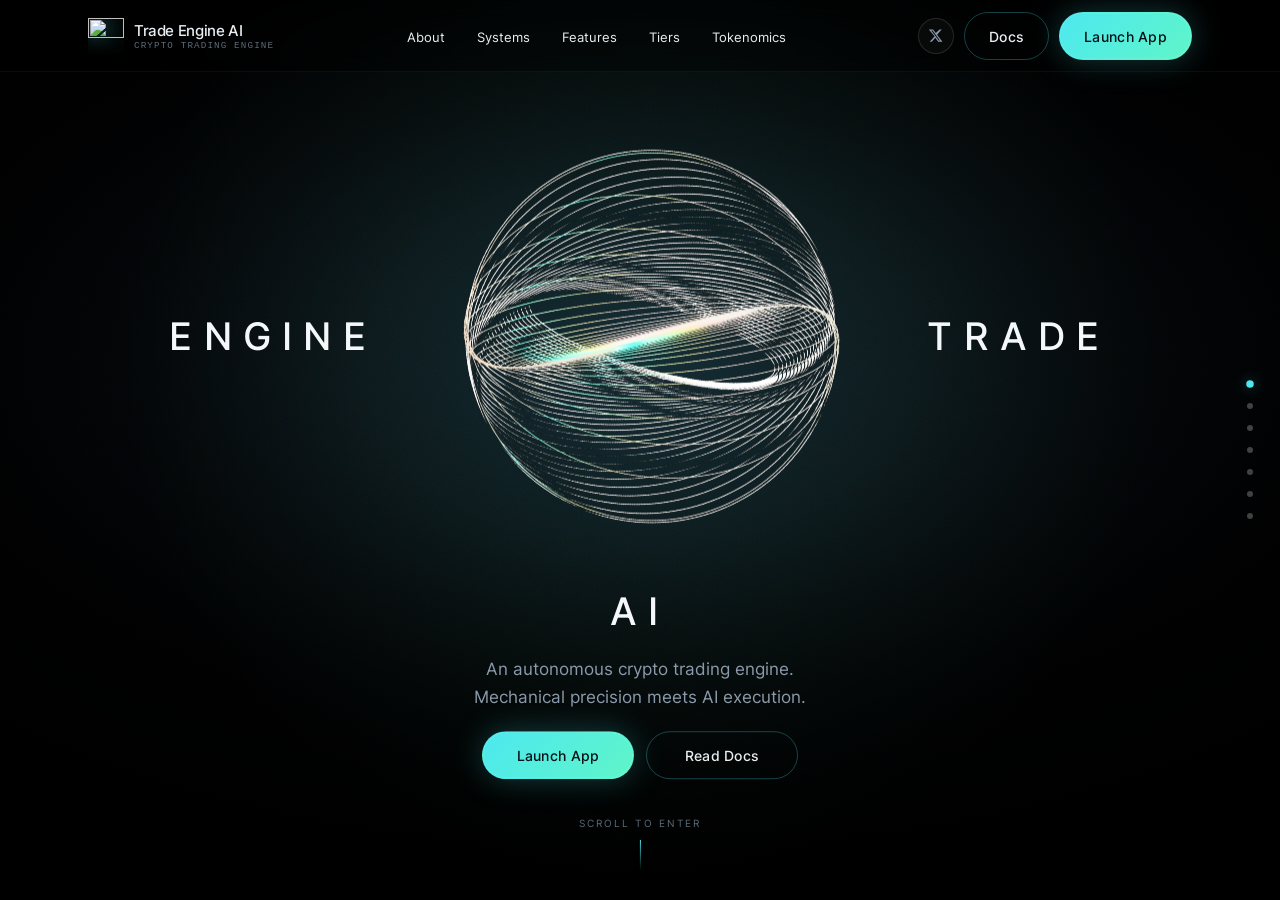
==== commit 2cce9287: "fix: remove duplicate img src attributes and repair logo rendering" ====
--- a/index.html
+++ b/index.html
@@ -1 +1 @@
-<!DOCTYPE html><html lang="en" class="__variable_67f68a"><head><meta charSet="utf-8"/><meta name="viewport" content="width=device-width, initial-scale=1"/><link rel="preload" href="/_next/static/media/7a19d28966c7e2d9-s.p.woff2" as="font" crossorigin="" type="font/woff2"/><link rel="preload" as="image" imageSrcSet="/_next/image?url=%2Fengine-logo.png&amp;w=48&amp;q=75 1x, /_next/image?url=%2Fengine-logo.png&amp;w=96&amp;q=75 2x"/><link rel="preload" as="image" href="/engine-logo.png"/><link rel="preload" as="image" href="/about-terminal-preview.png"/><link rel="stylesheet" href="/_next/static/css/b70d7d9d8f7c9931.css" data-precedence="next"/><link rel="stylesheet" href="/_next/static/css/33a106d8305e7ece.css" data-precedence="next"/><link rel="preload" as="script" fetchPriority="low" href="/_next/static/chunks/webpack-2231b6403981d8ee.js"/><script src="/_next/static/chunks/4bd1b696-97175d444d237a6f.js" async=""></script><script src="/_next/static/chunks/684-cae2ef4777d9a67a.js" async=""></script><script src="/_next/static/chunks/main-app-b51f19610969104b.js" async=""></script><script src="/_next/static/chunks/493-258482c886af9ac2.js" async=""></script><script src="/_next/static/chunks/app/layout-f934e1c584e888ee.js" async=""></script><script src="/_next/static/chunks/c15bf2b0-ade193bbed4bf07e.js" async=""></script><script src="/_next/static/chunks/766-b7a07ee2ee9cfaa3.js" async=""></script><script src="/_next/static/chunks/514-1905932a9eb9b460.js" async=""></script><script src="/_next/static/chunks/app/page-ebd97b621587dc27.js" async=""></script><meta name="next-size-adjust" content=""/><meta name="theme-color" content="#000000"/><meta name="color-scheme" content="dark"/><title>Trade Engine AI</title><meta name="description" content="Trade Engine AI is an autonomous crypto trading engine that converts market activity into treasury growth, strategy vault returns, and long-term token value."/><meta name="keywords" content="Trade Engine AI,crypto trading engine,DeFi,AI trading,treasury,tokenomics"/><meta property="og:title" content="Trade Engine AI"/><meta property="og:description" content="An autonomous crypto trading engine. Mechanical precision meets AI execution."/><meta property="og:url" content="https://tradeengineai.com"/><meta property="og:site_name" content="Trade Engine AI"/><meta property="og:locale" content="en_US"/><meta property="og:image" content="https://tradeengineai.com/og-banner.png"/><meta property="og:image:width" content="1500"/><meta property="og:image:height" content="500"/><meta property="og:image:alt" content="Trade Engine AI — tradeengineai.com"/><meta property="og:image:type" content="image/png"/><meta property="og:type" content="website"/><meta name="twitter:card" content="summary_large_image"/><meta name="twitter:title" content="Trade Engine AI"/><meta name="twitter:description" content="An autonomous crypto trading engine. Mechanical precision meets AI execution."/><meta name="twitter:image" content="https://tradeengineai.com/og-banner.png"/><link rel="icon" href="/engine-logo.png"/><link rel="apple-touch-icon" href="/engine-logo.png"/><script>document.querySelectorAll('body link[rel="icon"], body link[rel="apple-touch-icon"]').forEach(el => document.head.appendChild(el))</script><script src="/_next/static/chunks/polyfills-42372ed130431b0a.js" noModule=""></script></head><body class="__className_67f68a antialiased"><div hidden=""><!--$--><!--/$--></div><div class="relative h-[100dvh] overflow-hidden bg-black"><header class="fixed inset-x-0 top-0 z-50" style="height:var(--nav-h);opacity:0;transform:translateY(-20px)"><div class="absolute inset-0" style="background:rgba(0, 0, 0, 0.35);backdrop-filter:blur(12px);border-bottom:1px solid rgba(77, 232, 240, 0.06)"></div><nav class="relative mx-auto flex h-full max-w-[var(--content-max)] items-center justify-between px-5 md:px-6"><a href="#hero" class="group flex items-center gap-2.5"><span class="relative h-9 w-9 overflow-hidden"><img alt="" width="36" height="36" decoding="async" data-nimg="1" class="object-contain drop-shadow-[0_0_10px_rgba(77,232,240,0.45)]" style="color:transparent" src="/engine-logo.png" src="/engine-logo.png"/></span><span class="flex flex-col leading-tight"><span class="text-[0.95rem] font-medium tracking-tight text-[var(--fg)]">Trade Engine AI</span><span class="hidden font-mono text-[0.58rem] tracking-[0.12em] text-[var(--fg-subtle)] sm:block">CRYPTO TRADING ENGINE</span></span></a><ul class="hidden items-center gap-8 lg:flex"><li><a href="#about" class="text-[0.8125rem] text-[var(--fg-muted)] transition-colors hover:text-[var(--fg)]">About</a></li><li><a href="#features" class="text-[0.8125rem] text-[var(--fg-muted)] transition-colors hover:text-[var(--fg)]">Systems</a></li><li><a href="#how-it-works" class="text-[0.8125rem] text-[var(--fg-muted)] transition-colors hover:text-[var(--fg)]">Features</a></li><li><a href="#tiers" class="text-[0.8125rem] text-[var(--fg-muted)] transition-colors hover:text-[var(--fg)]">Tiers</a></li><li><a href="#tokenomics" class="text-[0.8125rem] text-[var(--fg-muted)] transition-colors hover:text-[var(--fg)]">Tokenomics</a></li></ul><div class="hidden items-center gap-2.5 lg:flex"><div class="nav-socials" aria-label="Social links"><a href="https://x.com/TradeEngineAI" target="_blank" rel="noopener noreferrer" class="nav-social-btn" aria-label="X"><svg class="nav-social-icon" viewBox="0 0 24 24" aria-hidden="true" fill="currentColor"><path d="M18.244 2.25h3.308l-7.227 8.26 8.502 11.24H16.17l-4.714-6.231-5.401 6.231H2.742l7.727-8.829L1.254 2.25H8.08l4.253 5.622L18.244 2.25zm-1.161 17.52h1.833L7.084 4.126H5.117L17.083 19.77z"></path></svg></a></div><a href="/docs" class="btn btn-ghost h-10 px-4 text-[0.8125rem]">Docs</a><a href="/app" class="btn btn-primary h-10 px-5 text-[0.8125rem]">Launch App</a></div><div class="flex items-center gap-2 lg:hidden"><div class="nav-socials" aria-label="Social links"><a href="https://x.com/TradeEngineAI" target="_blank" rel="noopener noreferrer" class="nav-social-btn" aria-label="X"><svg class="nav-social-icon" viewBox="0 0 24 24" aria-hidden="true" fill="currentColor"><path d="M18.244 2.25h3.308l-7.227 8.26 8.502 11.24H16.17l-4.714-6.231-5.401 6.231H2.742l7.727-8.829L1.254 2.25H8.08l4.253 5.622L18.244 2.25zm-1.161 17.52h1.833L7.084 4.126H5.117L17.083 19.77z"></path></svg></a></div><button type="button" class="relative z-10 flex h-10 w-10 items-center justify-center rounded-full border border-[var(--border)] text-[var(--fg)]" aria-label="Open menu" aria-expanded="false"><span class="sr-only">Menu</span><div class="flex w-4 flex-col gap-1.5"><span class="h-px w-full bg-current transition-transform "></span><span class="h-px w-full bg-current transition-opacity "></span><span class="h-px w-full bg-current transition-transform "></span></div></button></div></nav><div class="overflow-hidden bg-[rgba(0,0,0,0.92)] backdrop-blur-xl lg:hidden" style="height:0px;opacity:0"><ul class="flex flex-col gap-1 px-5 py-4"><li><a href="#about" class="block rounded-lg px-3 py-2.5 text-sm text-[var(--fg-muted)] transition-colors hover:bg-white/[0.03] hover:text-[var(--fg)]">About</a></li><li><a href="#features" class="block rounded-lg px-3 py-2.5 text-sm text-[var(--fg-muted)] transition-colors hover:bg-white/[0.03] hover:text-[var(--fg)]">Systems</a></li><li><a href="#how-it-works" class="block rounded-lg px-3 py-2.5 text-sm text-[var(--fg-muted)] transition-colors hover:bg-white/[0.03] hover:text-[var(--fg)]">Features</a></li><li><a href="#tiers" class="block rounded-lg px-3 py-2.5 text-sm text-[var(--fg-muted)] transition-colors hover:bg-white/[0.03] hover:text-[var(--fg)]">Tiers</a></li><li><a href="#tokenomics" class="block rounded-lg px-3 py-2.5 text-sm text-[var(--fg-muted)] transition-colors hover:bg-white/[0.03] hover:text-[var(--fg)]">Tokenomics</a></li><li class="mt-3 flex flex-col gap-2 border-t border-[var(--border)] pt-4"><a href="/app" class="btn btn-primary w-full">Launch App</a></li></ul></div></header><div class="fixed inset-0 z-[2] overflow-hidden bg-transparent"><div class="pointer-events-none absolute inset-0 z-0" style="opacity:1"><div class="home-bg" aria-hidden="true"><div class="home-bg-base"></div><div class="home-bg-stage"></div><div class="home-bg-wash"></div><div class="home-bg-dots"></div><div class="home-bg-grain"></div><div class="home-bg-vignette"></div></div></div><div class="pointer-events-none absolute inset-0 z-0" style="opacity:0"><div class="chapter-bg" aria-hidden="true"><div class="chapter-bg-base"></div><div class="chapter-bg-stage"></div><div class="chapter-bg-wash"></div><div class="chapter-bg-grid"></div><div class="chapter-bg-grain"></div><div class="chapter-bg-vignette"></div></div></div><div class="pointer-events-none absolute left-1/2 top-[40%] z-10 w-full max-w-[100vw] -translate-x-1/2 -translate-y-1/2 px-3 sm:px-5 md:top-[42%]"><h1 class="flex flex-col items-center" aria-label="Trade Engine AI"><span class="flex items-center justify-center gap-[clamp(0.85rem,5vw,6rem)]"><span class="inline-flex" style="opacity:1;transform:none"><span class="brand-lockup-word" style="--lockup-pulse-delay:1.5s;opacity:0;transform:translateY(12px)">TRADE</span></span><span class="relative aspect-square w-[clamp(6.9rem,33.6vw,26.4rem)] shrink-0 will-change-transform" style="opacity:1;filter:blur(0px);transform:none"><div class="engine-sphere relative mx-auto flex items-center justify-center !h-full !w-full !max-h-full !max-w-full" style="width:528px;height:528px;max-width:min(94vw, 520px);max-height:min(94vw, 520px)" aria-hidden="true"><div class="relative z-10 aspect-square w-[90%]"><img alt="" draggable="false" decoding="async" data-nimg="fill" class="object-contain select-none" style="position:absolute;height:100%;width:100%;left:0;top:0;right:0;bottom:0;color:transparent" src="/engine-logo.png"/><div class="pointer-events-none absolute inset-0" style="mix-blend-mode:screen"><img alt="" draggable="false" loading="lazy" decoding="async" data-nimg="fill" class="object-contain select-none" style="position:absolute;height:100%;width:100%;left:0;top:0;right:0;bottom:0;color:transparent" src="/engine-core-pulse.png"/></div></div></div></span><span class="inline-flex" style="opacity:1;transform:none"><span class="brand-lockup-word" style="--lockup-pulse-delay:2.15s;opacity:0;transform:translateY(12px)">ENGINE</span></span></span><span class="inline-flex" style="opacity:1;transform:none"><span class="brand-lockup-word mt-[clamp(0.95rem,3.5vw,3rem)]" style="--lockup-pulse-delay:2.8s;opacity:0;transform:translateY(12px)">AI</span></span></h1></div><div class="pointer-events-none absolute inset-0 z-[15]" style="background:radial-gradient(circle at 50% 46%, rgba(255,255,255,0.55) 0%, rgba(95,245,200,0.25) 28%, transparent 62%);mix-blend-mode:screen;opacity:0"></div><div class="pointer-events-none absolute inset-0 z-[18]" style="opacity:0;background:radial-gradient(circle at 50% 48%, transparent 0%, rgba(0,0,0,0.55) 8%, rgba(0,0,0,0.92) 100%)"></div><div class="absolute inset-0 z-20 flex flex-col items-center justify-end px-5 pb-[max(4.5rem,11vh)] pt-[calc(var(--nav-h)+1rem)] text-center" style="opacity:1;pointer-events:auto;transform:none"><div class="mt-auto max-w-xl translate-y-[calc(0.5rem-1cm)] md:translate-y-[calc(1rem-1cm)]"><p class="mx-auto text-[0.98rem] leading-relaxed text-[var(--fg-muted)] text-balance md:text-[1.05rem]">An autonomous crypto trading engine. Mechanical precision meets AI execution.</p><div class="mt-5 flex flex-wrap items-center justify-center gap-3"><a href="/app" class="btn btn-primary min-w-[9.5rem]">Launch App</a><a href="/docs" class="btn btn-ghost hidden min-w-[9.5rem] md:inline-flex">Read Docs</a></div></div></div><section id="about" class="absolute inset-0 z-30 flex px-3 sm:px-5 items-start justify-center overflow-hidden pt-[calc(var(--nav-h)+0.4rem)] pb-2 sm:items-center sm:py-[calc(var(--nav-h)+0.75rem)]" style="opacity:0;pointer-events:none;transform:translateY(36px) scale(0.97)"><div class="w-full max-w-[var(--content-max)] py-0"><div class="about-term-wrap about-term-wrap--fit"><div class="about-term-intro mb-3 text-center md:mb-4"><p class="section-label justify-center">About</p><h2 class="section-title mt-0 text-balance text-[clamp(1.35rem,2.8vw,2rem)] !mb-0 md:mt-1.5">A trading engine built like hardware.</h2></div><div class="will-change-transform" style="opacity:0;filter:blur(14px);transform:translateY(-36px) scale(1.85)"><div class="wt-window" style="opacity:0;transform:translateY(18px) scale(0.985)"><div class="wt-titlebar"><div class="wt-tabs"><span class="wt-tab wt-tab--active"><span class="wt-tab-dot" aria-hidden="true"></span>chart.exe — Trade Engine AI</span><span class="wt-tab wt-tab--idle">telemetry</span></div><div class="wt-controls" aria-hidden="true"><span class="wt-ctrl">─</span><span class="wt-ctrl">□</span><span class="wt-ctrl wt-ctrl--close">✕</span></div></div><div class="wt-body wt-body--preview"><img src="/about-terminal-preview.png" alt="Trade Engine AI Neural Desk — charts and chat preview" class="wt-preview-shot" width="1911" height="801" decoding="async" loading="eager" draggable="false"/></div></div></div><p class="mx-auto mt-4 max-w-2xl text-center text-[0.86rem] leading-relaxed text-[rgba(240,247,250,0.88)] text-balance md:text-[0.92rem]">Trade Engine AI is a crypto-native trading system designed like precision hardware — core, pistons, fuel line, and power output working as one continuous machine. Market volume is the fuel. AI execution is the crankshaft. Tax-powered treasury fills the tank; strategy vaults fire in Conservative, Balanced, or Aggressive stroke.</p><div class="mt-4 flex justify-center md:mt-5"><button type="button" class="btn btn-primary min-w-[12rem] pointer-events-auto relative z-10">Dive now into the dapp</button></div><div class="dex-banner mt-0"><p class="dex-banner-title">Supported DEXes</p><p class="dex-banner-sub">Marketing mockup — API-routed execution across supported futures venues.</p><div class="dex-marquee" aria-label="Supported decentralized exchanges"><div class="dex-marquee-track"><div class="dex-chip"><span class="dex-chip-logo"><span class="dex-logo-img inline-block h-7 w-7" aria-hidden="true"></span></span><span class="dex-chip-name">Asterdex</span></div><div class="dex-chip"><span class="dex-chip-logo"><span class="dex-logo-img inline-block h-7 w-7" aria-hidden="true"></span></span><span class="dex-chip-name">Hyperliquid</span></div><div class="dex-chip"><span class="dex-chip-logo"><span class="dex-logo-img inline-block h-7 w-7" aria-hidden="true"></span></span><span class="dex-chip-name">dYdX</span></div><div class="dex-chip"><span class="dex-chip-logo"><span class="dex-logo-img inline-block h-7 w-7" aria-hidden="true"></span></span><span class="dex-chip-name">Aevo</span></div><div class="dex-chip"><span class="dex-chip-logo"><span class="dex-logo-img inline-block h-7 w-7" aria-hidden="true"></span></span><span class="dex-chip-name">Drift</span></div><div class="dex-chip"><span class="dex-chip-logo"><span class="dex-logo-img inline-block h-7 w-7" aria-hidden="true"></span></span><span class="dex-chip-name">Vertex</span></div><div class="dex-chip"><span class="dex-chip-logo"><span class="dex-logo-img inline-block h-7 w-7" aria-hidden="true"></span></span><span class="dex-chip-name">Bluefin</span></div><div class="dex-chip"><span class="dex-chip-logo"><span class="dex-logo-img inline-block h-7 w-7" aria-hidden="true"></span></span><span class="dex-chip-name">Paradex</span></div><div class="dex-chip"><span class="dex-chip-logo"><span class="dex-logo-img inline-block h-7 w-7" aria-hidden="true"></span></span><span class="dex-chip-name">Asterdex</span></div><div class="dex-chip"><span class="dex-chip-logo"><span class="dex-logo-img inline-block h-7 w-7" aria-hidden="true"></span></span><span class="dex-chip-name">Hyperliquid</span></div><div class="dex-chip"><span class="dex-chip-logo"><span class="dex-logo-img inline-block h-7 w-7" aria-hidden="true"></span></span><span class="dex-chip-name">dYdX</span></div><div class="dex-chip"><span class="dex-chip-logo"><span class="dex-logo-img inline-block h-7 w-7" aria-hidden="true"></span></span><span class="dex-chip-name">Aevo</span></div><div class="dex-chip"><span class="dex-chip-logo"><span class="dex-logo-img inline-block h-7 w-7" aria-hidden="true"></span></span><span class="dex-chip-name">Drift</span></div><div class="dex-chip"><span class="dex-chip-logo"><span class="dex-logo-img inline-block h-7 w-7" aria-hidden="true"></span></span><span class="dex-chip-name">Vertex</span></div><div class="dex-chip"><span class="dex-chip-logo"><span class="dex-logo-img inline-block h-7 w-7" aria-hidden="true"></span></span><span class="dex-chip-name">Bluefin</span></div><div class="dex-chip"><span class="dex-chip-logo"><span class="dex-logo-img inline-block h-7 w-7" aria-hidden="true"></span></span><span class="dex-chip-name">Paradex</span></div></div></div></div></div></div></section><section id="features" class="absolute inset-0 z-30 flex px-3 sm:px-5 items-start justify-center overflow-hidden pt-[calc(var(--nav-h)+0.45rem)] pb-2 sm:items-center sm:px-5 sm:py-[calc(var(--nav-h)+0.75rem)]" style="opacity:0;pointer-events:none;transform:translateY(72px) scale(0.97)"><div class="w-full max-w-[var(--content-max)] py-0"><div class="systems-term-wrap is-paused" data-fp-scroll="true"><div class="systems-term-intro"><p class="section-label justify-center">Systems</p><h2 class="section-title mt-0 text-balance text-center text-[clamp(1.15rem,5.2vw,1.9rem)] !mb-0 md:mt-1.5">Six terminals. Full market stack.</h2></div><div class="systems-board"><div class="wt-window systems-mini systems-mini--mint" style="opacity:0;transform:translateY(12px) scale(0.98)"><div class="systems-mini-bar"><span class="systems-mini-dot" aria-hidden="true"></span><span class="systems-mini-title">price.exe — BTC-USDT-PERP</span><span class="systems-mini-live" aria-hidden="true"><span class="systems-mini-live-pip"></span>LIVE</span></div><div class="systems-mini-body"><div class="systems-mini-scan" aria-hidden="true"></div><div class="systems-mini-meta"><span>MARK<!-- --> <span class="text-[var(--mint)] font-medium">97,420.5</span></span><span class="systems-chip systems-chip--up">+<!-- -->1.84<!-- -->%</span></div><div class="systems-stat-row"><span>O <b>96,120</b></span><span>H <b class="text-[var(--mint)]">98,110</b></span><span>L <b class="text-[#ff6b8a]">95,840</b></span><span>C <b>97,420</b></span></div><div class="systems-chart-frame"><svg viewBox="0 0 360 112" class="systems-mini-chart" preserveAspectRatio="none" aria-hidden="true"><defs><linearGradient id="«R4jpfb»-price" x1="0" y1="0" x2="0" y2="1"><stop offset="0%" stop-color="#5ff5c8" stop-opacity="0.28"></stop><stop offset="100%" stop-color="#5ff5c8" stop-opacity="0"></stop></linearGradient></defs><line x1="4" x2="356" y1="20.68" y2="20.68" class="wt-gridline"></line><line x1="4" x2="356" y1="41.36" y2="41.36" class="wt-gridline"></line><line x1="4" x2="356" y1="62.040000000000006" y2="62.040000000000006" class="wt-gridline"></line><path d="M5.0 53.7 L18.0 50.8 L30.9 44.4 L43.9 46.1 L56.9 57.3 L69.8 62.0 L82.8 61.2 L95.7 77.0 L108.7 87.3 L121.7 89.0 L134.6 71.7 L147.6 63.2 L160.6 69.4 L173.5 71.1 L186.5 80.2 L199.4 76.6 L212.4 59.4 L225.4 44.3 L238.3 44.3 L251.3 34.2 L264.3 30.0 L277.2 14.4 L290.2 15.0 L303.1 23.5 L316.1 16.0 L329.1 5.0 L342.0 11.3 L355.0 9.8 L355.0 89.0 L5 89.0 Z" fill="url(#«R4jpfb»-price)" opacity="0.7"></path><g><line x1="11" x2="11" y1="54.41922037957822" y2="59.77137235523871" stroke="#5ff5c8" stroke-width="1" opacity="0.7"></line><rect x="7.75" y="56.61948397230201" width="6.5" height="1.2" fill="#5ff5c8" rx="0.4"></rect><rect x="7.75" y="100.84015045955312" width="6.5" height="11.159849540446885" fill="rgba(95,245,200,0.35)"></rect></g><g><line x1="23.5" x2="23.5" y1="49.60233308646231" y2="60.50816989931893" stroke="#5ff5c8" stroke-width="1" opacity="0.7"></line><rect x="20.25" y="53.55611214649572" width="6.5" height="3.0633718258062856" fill="#5ff5c8" rx="0.4"></rect><rect x="20.25" y="96.78883063860121" width="6.5" height="15.211169361398788" fill="rgba(95,245,200,0.35)"></rect></g><g><line x1="36" x2="36" y1="43.451327982137286" y2="58.95640538223917" stroke="#5ff5c8" stroke-width="1" opacity="0.7"></line><rect x="32.75" y="46.75939598232492" width="6.5" height="6.796716164170803" fill="#5ff5c8" rx="0.4"></rect><rect x="32.75" y="102.56301471730694" width="6.5" height="9.436985282693058" fill="rgba(95,245,200,0.35)"></rect></g><g><line x1="48.5" x2="48.5" y1="43.17221767558715" y2="53.43751975736478" stroke="#ff6b8a" stroke-width="1" opacity="0.7"></line><rect x="45.25" y="46.75939598232492" width="6.5" height="1.8039602815658213" fill="#ff6b8a" rx="0.4"></rect><rect x="45.25" y="105.41482662955241" width="6.5" height="6.585173370447592" fill="rgba(255,107,138,0.35)"></rect></g><g><line x1="61" x2="61" y1="44.37205255843611" y2="63.09146693415429" stroke="#ff6b8a" stroke-width="1" opacity="0.7"></line><rect x="57.75" y="48.56335626389074" width="6.5" height="11.901457571001949" fill="#ff6b8a" rx="0.4"></rect><rect x="57.75" y="99.6634212997451" width="6.5" height="12.336578700254904" fill="rgba(255,107,138,0.35)"></rect></g><g><line x1="73.5" x2="73.5" y1="57.88528337938548" y2="70.91630152058892" stroke="#ff6b8a" stroke-width="1" opacity="0.7"></line><rect x="70.25" y="60.46481383489269" width="6.5" height="4.968386375544178" fill="#ff6b8a" rx="0.4"></rect><rect x="70.25" y="98.4483420573888" width="6.5" height="13.5516579426112" fill="rgba(255,107,138,0.35)"></rect></g><g><line x1="86" x2="86" y1="61.37957792037747" y2="70.28928838640272" stroke="#5ff5c8" stroke-width="1" opacity="0.7"></line><rect x="82.75" y="64.53146630331418" width="6.5" height="1.2" fill="#5ff5c8" rx="0.4"></rect><rect x="82.75" y="104.60171436118253" width="6.5" height="7.39828563881747" fill="rgba(95,245,200,0.35)"></rect></g><g><line x1="98.5" x2="98.5" y1="60.64278037629725" y2="84.80224722826911" stroke="#ff6b8a" stroke-width="1" opacity="0.7"></line><rect x="95.25" y="64.53146630331418" width="6.5" height="16.724423505359383" fill="#ff6b8a" rx="0.4"></rect><rect x="95.25" y="101.83318165902165" width="6.5" height="10.166818340978352" fill="rgba(255,107,138,0.35)"></rect></g><g><line x1="111" x2="111" y1="75.85559657293011" y2="97.47056898738866" stroke="#ff6b8a" stroke-width="1" opacity="0.7"></line><rect x="107.75" y="81.25588980867356" width="6.5" height="10.970603318880109" fill="#ff6b8a" rx="0.4"></rect><rect x="107.75" y="106.28963400278008" width="6.5" height="5.710365997219924" fill="rgba(255,107,138,0.35)"></rect></g><g><line x1="123.5" x2="123.5" y1="87.35232963407962" y2="97.51968464904348" stroke="#ff6b8a" stroke-width="1" opacity="0.7"></line><rect x="120.25" y="92.22649312755367" width="6.5" height="1.7735068724463332" fill="#ff6b8a" rx="0.4"></rect><rect x="120.25" y="106.62737975490745" width="6.5" height="5.372620245092548" fill="rgba(255,107,138,0.35)"></rect></g><g><line x1="136" x2="136" y1="73.0323392596068" y2="98.25465187876762" stroke="#5ff5c8" stroke-width="1" opacity="0.7"></line><rect x="132.75" y="75.6589923588684" width="6.5" height="18.341007641131597" fill="#5ff5c8" rx="0.4"></rect><rect x="132.75" y="104.37360076796904" width="6.5" height="7.626399232030963" fill="rgba(95,245,200,0.35)"></rect></g><g><line x1="148.5" x2="148.5" y1="61.15254814278798" y2="78.7882449786442" stroke="#5ff5c8" stroke-width="1" opacity="0.7"></line><rect x="145.25" y="66.63564945294003" width="6.5" height="9.023342905928374" fill="#5ff5c8" rx="0.4"></rect><rect x="145.25" y="106.60930852896126" width="6.5" height="5.3906914710387355" fill="rgba(95,245,200,0.35)"></rect></g><g><line x1="161" x2="161" y1="61.77956127697418" y2="77.85945679724414" stroke="#ff6b8a" stroke-width="1" opacity="0.7"></line><rect x="157.75" y="66.63564945294003" width="6.5" height="6.562486745406233" fill="#ff6b8a" rx="0.4"></rect><rect x="157.75" y="98.25601868339163" width="6.5" height="13.74398131660837" fill="rgba(255,107,138,0.35)"></rect></g><g><line x1="173.5" x2="173.5" y1="69.65177877875071" y2="78.9943064051291" stroke="#ff6b8a" stroke-width="1" opacity="0.7"></line><rect x="170.25" y="73.19813619834626" width="6.5" height="1.850063153803191" fill="#ff6b8a" rx="0.4"></rect><rect x="170.25" y="101.35328593975282" width="6.5" height="10.646714060247177" fill="rgba(255,107,138,0.35)"></rect></g><g><line x1="186" x2="186" y1="69.80412349231446" y2="88.95412172044773" stroke="#ff6b8a" stroke-width="1" opacity="0.7"></line><rect x="182.75" y="75.04819935214945" width="6.5" height="9.592854862782886" fill="#ff6b8a" rx="0.4"></rect><rect x="182.75" y="103.14427473474643" width="6.5" height="8.855725265253568" fill="rgba(255,107,138,0.35)"></rect></g><g><line x1="198.5" x2="198.5" y1="77.34975122084411" y2="88.10873810870628" stroke="#5ff5c8" stroke-width="1" opacity="0.7"></line><rect x="195.25" y="80.8694358698876" width="6.5" height="3.771618345044743" fill="#5ff5c8" rx="0.4"></rect><rect x="195.25" y="97.52520047739381" width="6.5" height="14.47479952260619" fill="rgba(95,245,200,0.35)"></rect></g><g><line x1="211" x2="211" y1="58.40058994329868" y2="83.34460960682095" stroke="#5ff5c8" stroke-width="1" opacity="0.7"></line><rect x="207.75" y="62.655241822066294" width="6.5" height="18.2141940478213" fill="#5ff5c8" rx="0.4"></rect><rect x="207.75" y="102.30394030240132" width="6.5" height="9.696059697598685" fill="rgba(95,245,200,0.35)"></rect></g><g><line x1="223.5" x2="223.5" y1="43.48217130455767" y2="65.81188576714615" stroke="#5ff5c8" stroke-width="1" opacity="0.7"></line><rect x="220.25" y="46.611423924333465" width="6.5" height="16.04381789773283" fill="#5ff5c8" rx="0.4"></rect><rect x="220.25" y="105.30010234192014" width="6.5" height="6.699897658079863" fill="rgba(95,245,200,0.35)"></rect></g><g><line x1="236" x2="236" y1="41.94025316343506" y2="50.34505777447801" stroke="#5ff5c8" stroke-width="1" opacity="0.7"></line><rect x="232.75" y="46.60157376233293" width="6.5" height="1.2" fill="#5ff5c8" rx="0.4"></rect><rect x="232.75" y="104.28789973116363" width="6.5" height="7.712100268836366" fill="rgba(95,245,200,0.35)"></rect></g><g><line x1="248.5" x2="248.5" y1="32.03699573267998" y2="48.60268521048967" stroke="#5ff5c8" stroke-width="1" opacity="0.7"></line><rect x="245.25" y="35.983102785659625" width="6.5" height="10.618470976673308" fill="#5ff5c8" rx="0.4"></rect><rect x="245.25" y="105.9009742196431" width="6.5" height="6.099025780356897" fill="rgba(95,245,200,0.35)"></rect></g><g><line x1="261" x2="261" y1="27.160142880694302" y2="38.549772689740834" stroke="#5ff5c8" stroke-width="1" opacity="0.7"></line><rect x="257.75" y="31.473210386209693" width="6.5" height="4.509892399449932" fill="#5ff5c8" rx="0.4"></rect><rect x="257.75" y="105.96228715675534" width="6.5" height="6.0377128432446625" fill="rgba(95,245,200,0.35)"></rect></g><g><line x1="273.5" x2="273.5" y1="11.474038545521527" y2="34.94388762744341" stroke="#5ff5c8" stroke-width="1" opacity="0.7"></line><rect x="270.25" y="14.941722439295464" width="6.5" height="16.53148794691423" fill="#5ff5c8" rx="0.4"></rect><rect x="270.25" y="107.01364321053552" width="6.5" height="4.98635678946448" fill="rgba(95,245,200,0.35)"></rect></g><g><line x1="286" x2="286" y1="12.466548702362108" y2="20.99192068766898" stroke="#ff6b8a" stroke-width="1" opacity="0.7"></line><rect x="282.75" y="14.941722439295464" width="6.5" height="1.2" fill="#ff6b8a" rx="0.4"></rect><rect x="282.75" y="98.26923662686022" width="6.5" height="13.73076337313978" fill="rgba(255,107,138,0.35)"></rect></g><g><line x1="298.5" x2="298.5" y1="12.387489789671791" y2="29.14073556986669" stroke="#ff6b8a" stroke-width="1" opacity="0.7"></line><rect x="295.25" y="15.544133734751641" width="6.5" height="9.064673200614829" fill="#ff6b8a" rx="0.4"></rect><rect x="295.25" y="107.79995314450935" width="6.5" height="4.200046855490655" fill="rgba(255,107,138,0.35)"></rect></g><g><line x1="311" x2="311" y1="12.873539067408316" y2="27.608762469173694" stroke="#5ff5c8" stroke-width="1" opacity="0.7"></line><rect x="307.75" y="16.60717291755286" width="6.5" height="8.001634017813611" fill="#5ff5c8" rx="0.4"></rect><rect x="307.75" y="106.94332659899374" width="6.5" height="5.056673401006265" fill="rgba(95,245,200,0.35)"></rect></g><g><line x1="323.5" x2="323.5" y1="2.9988885518432653" y2="20.070325236061805" stroke="#5ff5c8" stroke-width="1" opacity="0.7"></line><rect x="320.25" y="5" width="6.5" height="11.607172917552859" fill="#5ff5c8" rx="0.4"></rect><rect x="320.25" y="107.0696740294079" width="6.5" height="4.930325970592094" fill="rgba(95,245,200,0.35)"></rect></g><g><line x1="336" x2="336" y1="2.433330095918791" y2="14.353994741874448" stroke="#ff6b8a" stroke-width="1" opacity="0.7"></line><rect x="332.75" y="5" width="6.5" height="6.651902237811118" fill="#ff6b8a" rx="0.4"></rect><rect x="332.75" y="100.82857563519065" width="6.5" height="11.171424364809354" fill="rgba(255,107,138,0.35)"></rect></g><g><line x1="348.5" x2="348.5" y1="6.617982077695784" y2="15.667624745367466" stroke="#5ff5c8" stroke-width="1" opacity="0.7"></line><rect x="345.25" y="10.0886593189295" width="6.5" height="1.5632429188816186" fill="#5ff5c8" rx="0.4"></rect><rect x="345.25" y="105.10225266035559" width="6.5" height="6.897747339644411" fill="rgba(95,245,200,0.35)"></rect></g></svg></div><div class="systems-stat-row systems-stat-row--dense"><span>BID <b>97,418</b></span><span>ASK <b>97,421.5</b></span><span>SPR <b>3.5</b></span><span>IDX <b>97,415.2</b></span><span>VOL <b>1.42B</b></span><span>OI <b>2.41B</b></span></div></div></div><div class="wt-window systems-mini systems-mini--cyan" style="opacity:0;transform:translateY(12px) scale(0.98)"><div class="systems-mini-bar"><span class="systems-mini-dot" aria-hidden="true"></span><span class="systems-mini-title">watch.exe — PERP UNIVERSE</span><span class="systems-mini-live" aria-hidden="true"><span class="systems-mini-live-pip"></span>LIVE</span></div><div class="systems-mini-body"><div class="systems-mini-scan" aria-hidden="true"></div><div class="systems-table-head"><span>SYM</span><span>CHART</span><span>LAST</span><span>24H</span><span>FUND</span><span>OI</span></div><ul class="systems-watch-rich systems-watch-rich--dense"><li class="systems-watch-rich-row systems-watch-rich-row--dense is-hot"><span class="systems-watch-rich-sym">BTC</span><svg viewBox="0 0 48 16" class="systems-spark" aria-hidden="true"><defs><linearGradient id="«Rk6l5cjpfb»-g" x1="0" y1="0" x2="0" y2="1"><stop offset="0%" stop-color="#5ff5c8" stop-opacity="0.4"></stop><stop offset="100%" stop-color="#5ff5c8" stop-opacity="0"></stop></linearGradient></defs><path d="M1.0 12.8 L4.5 15.0 L8.1 11.0 L11.6 8.4 L15.2 8.6 L18.7 5.2 L22.2 5.5 L25.8 4.2 L29.3 5.3 L32.8 3.1 L36.4 2.4 L39.9 1.0 L43.5 1.4 L47.0 3.9 L47.0 15.0 L1 15.0 Z" fill="url(#«Rk6l5cjpfb»-g)"></path><path d="M1.0 12.8 L4.5 15.0 L8.1 11.0 L11.6 8.4 L15.2 8.6 L18.7 5.2 L22.2 5.5 L25.8 4.2 L29.3 5.3 L32.8 3.1 L36.4 2.4 L39.9 1.0 L43.5 1.4 L47.0 3.9" fill="none" stroke="#5ff5c8" stroke-width="1.35" stroke-linecap="round" pathLength="1" stroke-dashoffset="0px" stroke-dasharray="0px 1px"></path></svg><span class="systems-watch-rich-px">97,420.5</span><span class="systems-chip systems-chip--up">+<!-- -->1.84<!-- -->%</span><span class="text-[var(--mint)]">+<!-- -->0.012<!-- -->%</span><span class="opacity-70">2.41B</span></li><li class="systems-watch-rich-row systems-watch-rich-row--dense"><span class="systems-watch-rich-sym">ETH</span><svg viewBox="0 0 48 16" class="systems-spark" aria-hidden="true"><defs><linearGradient id="«Rkal5cjpfb»-g" x1="0" y1="0" x2="0" y2="1"><stop offset="0%" stop-color="#ff6b8a" stop-opacity="0.4"></stop><stop offset="100%" stop-color="#ff6b8a" stop-opacity="0"></stop></linearGradient></defs><path d="M1.0 1.0 L4.5 1.5 L8.1 5.1 L11.6 6.5 L15.2 6.3 L18.7 11.2 L22.2 14.5 L25.8 15.0 L29.3 9.6 L32.8 6.9 L36.4 8.8 L39.9 9.4 L43.5 12.2 L47.0 11.1 L47.0 15.0 L1 15.0 Z" fill="url(#«Rkal5cjpfb»-g)"></path><path d="M1.0 1.0 L4.5 1.5 L8.1 5.1 L11.6 6.5 L15.2 6.3 L18.7 11.2 L22.2 14.5 L25.8 15.0 L29.3 9.6 L32.8 6.9 L36.4 8.8 L39.9 9.4 L43.5 12.2 L47.0 11.1" fill="none" stroke="#ff6b8a" stroke-width="1.35" stroke-linecap="round" pathLength="1" stroke-dashoffset="0px" stroke-dasharray="0px 1px"></path></svg><span class="systems-watch-rich-px">3,521.4</span><span class="systems-chip systems-chip--dn">-0.62<!-- -->%</span><span class="text-[var(--mint)]">+<!-- -->0.008<!-- -->%</span><span class="opacity-70">1.08B</span></li><li class="systems-watch-rich-row systems-watch-rich-row--dense"><span class="systems-watch-rich-sym">SOL</span><svg viewBox="0 0 48 16" class="systems-spark" aria-hidden="true"><defs><linearGradient id="«Rkel5cjpfb»-g" x1="0" y1="0" x2="0" y2="1"><stop offset="0%" stop-color="#5ff5c8" stop-opacity="0.4"></stop><stop offset="100%" stop-color="#5ff5c8" stop-opacity="0"></stop></linearGradient></defs><path d="M1.0 13.3 L4.5 15.0 L8.1 14.3 L11.6 11.1 L15.2 8.3 L18.7 8.3 L22.2 6.4 L25.8 5.7 L29.3 2.7 L32.8 2.9 L36.4 4.4 L39.9 3.0 L43.5 1.0 L47.0 2.2 L47.0 15.0 L1 15.0 Z" fill="url(#«Rkel5cjpfb»-g)"></path><path d="M1.0 13.3 L4.5 15.0 L8.1 14.3 L11.6 11.1 L15.2 8.3 L18.7 8.3 L22.2 6.4 L25.8 5.7 L29.3 2.7 L32.8 2.9 L36.4 4.4 L39.9 3.0 L43.5 1.0 L47.0 2.2" fill="none" stroke="#5ff5c8" stroke-width="1.35" stroke-linecap="round" pathLength="1" stroke-dashoffset="0px" stroke-dasharray="0px 1px"></path></svg><span class="systems-watch-rich-px">178.42</span><span class="systems-chip systems-chip--up">+<!-- -->3.21<!-- -->%</span><span class="text-[var(--mint)]">+<!-- -->0.021<!-- -->%</span><span class="opacity-70">420M</span></li><li class="systems-watch-rich-row systems-watch-rich-row--dense"><span class="systems-watch-rich-sym">HYPE</span><svg viewBox="0 0 48 16" class="systems-spark" aria-hidden="true"><defs><linearGradient id="«Rkil5cjpfb»-g" x1="0" y1="0" x2="0" y2="1"><stop offset="0%" stop-color="#5ff5c8" stop-opacity="0.4"></stop><stop offset="100%" stop-color="#5ff5c8" stop-opacity="0"></stop></linearGradient></defs><path d="M1.0 4.4 L4.5 1.0 L8.1 2.9 L11.6 2.5 L15.2 5.9 L18.7 9.6 L22.2 11.3 L25.8 15.0 L29.3 11.4 L32.8 10.6 L36.4 11.3 L39.9 7.1 L43.5 7.0 L47.0 9.6 L47.0 15.0 L1 15.0 Z" fill="url(#«Rkil5cjpfb»-g)"></path><path d="M1.0 4.4 L4.5 1.0 L8.1 2.9 L11.6 2.5 L15.2 5.9 L18.7 9.6 L22.2 11.3 L25.8 15.0 L29.3 11.4 L32.8 10.6 L36.4 11.3 L39.9 7.1 L43.5 7.0 L47.0 9.6" fill="none" stroke="#5ff5c8" stroke-width="1.35" stroke-linecap="round" pathLength="1" stroke-dashoffset="0px" stroke-dasharray="0px 1px"></path></svg><span class="systems-watch-rich-px">24.62</span><span class="systems-chip systems-chip--up">+<!-- -->5.14<!-- -->%</span><span class="text-[var(--mint)]">+<!-- -->0.034<!-- -->%</span><span class="opacity-70">312M</span></li><li class="systems-watch-rich-row systems-watch-rich-row--dense"><span class="systems-watch-rich-sym">ASTER</span><svg viewBox="0 0 48 16" class="systems-spark" aria-hidden="true"><defs><linearGradient id="«Rkml5cjpfb»-g" x1="0" y1="0" x2="0" y2="1"><stop offset="0%" stop-color="#5ff5c8" stop-opacity="0.4"></stop><stop offset="100%" stop-color="#5ff5c8" stop-opacity="0"></stop></linearGradient></defs><path d="M1.0 1.0 L4.5 1.0 L8.1 2.4 L11.6 3.3 L15.2 5.0 L18.7 6.7 L22.2 8.9 L25.8 7.0 L29.3 9.5 L32.8 11.7 L36.4 14.0 L39.9 13.2 L43.5 14.5 L47.0 15.0 L47.0 15.0 L1 15.0 Z" fill="url(#«Rkml5cjpfb»-g)"></path><path d="M1.0 1.0 L4.5 1.0 L8.1 2.4 L11.6 3.3 L15.2 5.0 L18.7 6.7 L22.2 8.9 L25.8 7.0 L29.3 9.5 L32.8 11.7 L36.4 14.0 L39.9 13.2 L43.5 14.5 L47.0 15.0" fill="none" stroke="#5ff5c8" stroke-width="1.35" stroke-linecap="round" pathLength="1" stroke-dashoffset="0px" stroke-dasharray="0px 1px"></path></svg><span class="systems-watch-rich-px">0.6092</span><span class="systems-chip systems-chip--up">+<!-- -->2.05<!-- -->%</span><span class="text-[var(--mint)]">+<!-- -->0.015<!-- -->%</span><span class="opacity-70">88M</span></li><li class="systems-watch-rich-row systems-watch-rich-row--dense"><span class="systems-watch-rich-sym">ARB</span><svg viewBox="0 0 48 16" class="systems-spark" aria-hidden="true"><defs><linearGradient id="«Rkql5cjpfb»-g" x1="0" y1="0" x2="0" y2="1"><stop offset="0%" stop-color="#ff6b8a" stop-opacity="0.4"></stop><stop offset="100%" stop-color="#ff6b8a" stop-opacity="0"></stop></linearGradient></defs><path d="M1.0 1.0 L4.5 2.4 L8.1 3.0 L11.6 3.9 L15.2 4.5 L18.7 4.3 L22.2 6.1 L25.8 8.9 L29.3 10.7 L32.8 9.9 L36.4 11.9 L39.9 10.5 L43.5 12.3 L47.0 15.0 L47.0 15.0 L1 15.0 Z" fill="url(#«Rkql5cjpfb»-g)"></path><path d="M1.0 1.0 L4.5 2.4 L8.1 3.0 L11.6 3.9 L15.2 4.5 L18.7 4.3 L22.2 6.1 L25.8 8.9 L29.3 10.7 L32.8 9.9 L36.4 11.9 L39.9 10.5 L43.5 12.3 L47.0 15.0" fill="none" stroke="#ff6b8a" stroke-width="1.35" stroke-linecap="round" pathLength="1" stroke-dashoffset="0px" stroke-dasharray="0px 1px"></path></svg><span class="systems-watch-rich-px">0.9210</span><span class="systems-chip systems-chip--dn">-1.12<!-- -->%</span><span class="text-[var(--mint)]">+<!-- -->0.004<!-- -->%</span><span class="opacity-70">151M</span></li><li class="systems-watch-rich-row systems-watch-rich-row--dense"><span class="systems-watch-rich-sym">DOGE</span><svg viewBox="0 0 48 16" class="systems-spark" aria-hidden="true"><defs><linearGradient id="«Rkul5cjpfb»-g" x1="0" y1="0" x2="0" y2="1"><stop offset="0%" stop-color="#5ff5c8" stop-opacity="0.4"></stop><stop offset="100%" stop-color="#5ff5c8" stop-opacity="0"></stop></linearGradient></defs><path d="M1.0 1.0 L4.5 3.4 L8.1 7.0 L11.6 4.8 L15.2 5.1 L18.7 8.3 L22.2 10.0 L25.8 13.2 L29.3 14.0 L32.8 13.8 L36.4 14.8 L39.9 15.0 L43.5 11.1 L47.0 8.2 L47.0 15.0 L1 15.0 Z" fill="url(#«Rkul5cjpfb»-g)"></path><path d="M1.0 1.0 L4.5 3.4 L8.1 7.0 L11.6 4.8 L15.2 5.1 L18.7 8.3 L22.2 10.0 L25.8 13.2 L29.3 14.0 L32.8 13.8 L36.4 14.8 L39.9 15.0 L43.5 11.1 L47.0 8.2" fill="none" stroke="#5ff5c8" stroke-width="1.35" stroke-linecap="round" pathLength="1" stroke-dashoffset="0px" stroke-dasharray="0px 1px"></path></svg><span class="systems-watch-rich-px">0.1842</span><span class="systems-chip systems-chip--up">+<!-- -->0.88<!-- -->%</span><span class="text-[#ff6b8a]">-0.006<!-- -->%</span><span class="opacity-70">98M</span></li><li class="systems-watch-rich-row systems-watch-rich-row--dense"><span class="systems-watch-rich-sym">LINK</span><svg viewBox="0 0 48 16" class="systems-spark" aria-hidden="true"><defs><linearGradient id="«Rl2l5cjpfb»-g" x1="0" y1="0" x2="0" y2="1"><stop offset="0%" stop-color="#5ff5c8" stop-opacity="0.4"></stop><stop offset="100%" stop-color="#5ff5c8" stop-opacity="0"></stop></linearGradient></defs><path d="M1.0 15.0 L4.5 11.5 L8.1 8.9 L11.6 11.4 L15.2 11.0 L18.7 8.9 L22.2 6.6 L25.8 4.5 L29.3 1.0 L32.8 3.4 L36.4 6.6 L39.9 6.4 L43.5 8.0 L47.0 4.5 L47.0 15.0 L1 15.0 Z" fill="url(#«Rl2l5cjpfb»-g)"></path><path d="M1.0 15.0 L4.5 11.5 L8.1 8.9 L11.6 11.4 L15.2 11.0 L18.7 8.9 L22.2 6.6 L25.8 4.5 L29.3 1.0 L32.8 3.4 L36.4 6.6 L39.9 6.4 L43.5 8.0 L47.0 4.5" fill="none" stroke="#5ff5c8" stroke-width="1.35" stroke-linecap="round" pathLength="1" stroke-dashoffset="0px" stroke-dasharray="0px 1px"></path></svg><span class="systems-watch-rich-px">18.42</span><span class="systems-chip systems-chip--up">+<!-- -->1.25<!-- -->%</span><span class="text-[var(--mint)]">+<!-- -->0.009<!-- -->%</span><span class="opacity-70">72M</span></li></ul></div></div><div class="wt-window systems-mini systems-mini--cyan" style="opacity:0;transform:translateY(12px) scale(0.98)"><div class="systems-mini-bar"><span class="systems-mini-dot" aria-hidden="true"></span><span class="systems-mini-title">funding.exe — 8H · PREDICTED</span><span class="systems-mini-live" aria-hidden="true"><span class="systems-mini-live-pip"></span>LIVE</span></div><div class="systems-mini-body"><div class="systems-mini-scan" aria-hidden="true"></div><div class="systems-mini-meta"><span>NEXT SETTLEMENT</span><span class="systems-chip systems-chip--cyan">02<!-- -->:<!-- -->14<!-- -->:<!-- -->33</span></div><div class="systems-table-head systems-table-head--fund"><span>SYM</span><span></span><span>RATE</span><span>PRED</span><span>ANN</span><span>BIAS</span></div><ul class="systems-fund systems-fund--dense"><li class="systems-fund-row systems-fund-row--dense"><span class="systems-fund-sym">BTC</span><div class="systems-fund-track"><span class="systems-fund-zero" aria-hidden="true"></span><span class="systems-fund-bar is-up" style="left:50%;width:50%;transform:scaleX(0);transform-origin:0% 50% 0"></span></div><span class="text-[var(--mint)]">+<!-- -->0.0124<!-- -->%</span><span class="opacity-75">+<!-- -->0.0118<!-- -->%</span><span class="opacity-70">13.6<!-- -->%</span><span class="systems-bias">neutral</span></li><li class="systems-fund-row systems-fund-row--dense"><span class="systems-fund-sym">ETH</span><div class="systems-fund-track"><span class="systems-fund-zero" aria-hidden="true"></span><span class="systems-fund-bar is-up" style="left:50%;width:50%;transform:scaleX(0);transform-origin:0% 50% 0"></span></div><span class="text-[var(--mint)]">+<!-- -->0.0081<!-- -->%</span><span class="opacity-75">+<!-- -->0.0076<!-- -->%</span><span class="opacity-70">8.9<!-- -->%</span><span class="systems-bias">neutral</span></li><li class="systems-fund-row systems-fund-row--dense"><span class="systems-fund-sym">SOL</span><div class="systems-fund-track"><span class="systems-fund-zero" aria-hidden="true"></span><span class="systems-fund-bar is-up" style="left:50%;width:50%;transform:scaleX(0);transform-origin:0% 50% 0"></span></div><span class="text-[var(--mint)]">+<!-- -->0.0215<!-- -->%</span><span class="opacity-75">+<!-- -->0.0231<!-- -->%</span><span class="opacity-70">23.6<!-- -->%</span><span class="systems-bias">long</span></li><li class="systems-fund-row systems-fund-row--dense"><span class="systems-fund-sym">HYPE</span><div class="systems-fund-track"><span class="systems-fund-zero" aria-hidden="true"></span><span class="systems-fund-bar is-up" style="left:50%;width:50%;transform:scaleX(0);transform-origin:0% 50% 0"></span></div><span class="text-[var(--mint)]">+<!-- -->0.0342<!-- -->%</span><span class="opacity-75">+<!-- -->0.0310<!-- -->%</span><span class="opacity-70">37.5<!-- -->%</span><span class="systems-bias">long</span></li><li class="systems-fund-row systems-fund-row--dense"><span class="systems-fund-sym">ASTER</span><div class="systems-fund-track"><span class="systems-fund-zero" aria-hidden="true"></span><span class="systems-fund-bar is-up" style="left:50%;width:50%;transform:scaleX(0);transform-origin:0% 50% 0"></span></div><span class="text-[var(--mint)]">+<!-- -->0.0152<!-- -->%</span><span class="opacity-75">+<!-- -->0.0144<!-- -->%</span><span class="opacity-70">16.7<!-- -->%</span><span class="systems-bias">neutral</span></li><li class="systems-fund-row systems-fund-row--dense"><span class="systems-fund-sym">ARB</span><div class="systems-fund-track"><span class="systems-fund-zero" aria-hidden="true"></span><span class="systems-fund-bar is-up" style="left:50%;width:50%;transform:scaleX(0);transform-origin:0% 50% 0"></span></div><span class="text-[var(--mint)]">+<!-- -->0.0042<!-- -->%</span><span class="opacity-75">+<!-- -->0.0038<!-- -->%</span><span class="opacity-70">4.6<!-- -->%</span><span class="systems-bias">neutral</span></li><li class="systems-fund-row systems-fund-row--dense"><span class="systems-fund-sym">DOGE</span><div class="systems-fund-track"><span class="systems-fund-zero" aria-hidden="true"></span><span class="systems-fund-bar is-dn" style="right:50%;width:50%;transform:scaleX(0);transform-origin:100% 50% 0"></span></div><span class="text-[#ff6b8a]">-0.0061<!-- -->%</span><span class="opacity-75">-0.0048<!-- -->%</span><span class="opacity-70">-6.7<!-- -->%</span><span class="systems-bias">short</span></li><li class="systems-fund-row systems-fund-row--dense"><span class="systems-fund-sym">OP</span><div class="systems-fund-track"><span class="systems-fund-zero" aria-hidden="true"></span><span class="systems-fund-bar is-up" style="left:50%;width:50%;transform:scaleX(0);transform-origin:0% 50% 0"></span></div><span class="text-[var(--mint)]">+<!-- -->0.0110<!-- -->%</span><span class="opacity-75">+<!-- -->0.0102<!-- -->%</span><span class="opacity-70">12.1<!-- -->%</span><span class="systems-bias">neutral</span></li></ul></div></div><div class="wt-window systems-mini systems-mini--cyan" style="opacity:0;transform:translateY(12px) scale(0.98)"><div class="systems-mini-bar"><span class="systems-mini-dot" aria-hidden="true"></span><span class="systems-mini-title">oi.exe — OPEN INTEREST / L:S</span><span class="systems-mini-live" aria-hidden="true"><span class="systems-mini-live-pip"></span>LIVE</span></div><div class="systems-mini-body"><div class="systems-mini-scan" aria-hidden="true"></div><div class="systems-mini-meta"><span>AGG OI · Δ24H +2.8%</span><span class="systems-chip systems-chip--cyan">$4.72B</span></div><div class="systems-chart-frame"><svg viewBox="0 0 360 58" class="systems-mini-chart systems-mini-chart--sm" preserveAspectRatio="none" aria-hidden="true"><defs><linearGradient id="«R4jpfb»-oi" x1="0" y1="0" x2="0" y2="1"><stop offset="0%" stop-color="#4de8f0" stop-opacity="0.4"></stop><stop offset="100%" stop-color="#4de8f0" stop-opacity="0"></stop></linearGradient></defs><path d="M3.0 3.1 L18.4 3.0 L33.8 6.2 L49.2 8.4 L64.6 12.3 L80.0 16.2 L95.3 21.3 L110.7 16.8 L126.1 22.8 L141.5 27.9 L156.9 33.1 L172.3 31.4 L187.7 34.4 L203.1 35.5 L218.5 37.3 L233.9 38.7 L249.3 38.2 L264.7 42.1 L280.0 47.9 L295.4 51.6 L310.8 50.0 L326.2 54.2 L341.6 51.2 L357.0 55.0 L357.0 55.0 L3 55.0 Z" fill="url(#«R4jpfb»-oi)"></path><path d="M3.0 3.1 L18.4 3.0 L33.8 6.2 L49.2 8.4 L64.6 12.3 L80.0 16.2 L95.3 21.3 L110.7 16.8 L126.1 22.8 L141.5 27.9 L156.9 33.1 L172.3 31.4 L187.7 34.4 L203.1 35.5 L218.5 37.3 L233.9 38.7 L249.3 38.2 L264.7 42.1 L280.0 47.9 L295.4 51.6 L310.8 50.0 L326.2 54.2 L341.6 51.2 L357.0 55.0" fill="none" stroke="#4de8f0" stroke-width="2" stroke-linecap="round" pathLength="1" stroke-dashoffset="0px" stroke-dasharray="0px 1px"></path></svg></div><div class="systems-table-head systems-table-head--oi"><span>SYM</span><span></span><span>OI</span><span>Δ24H</span><span>L:S</span></div><ul class="systems-oi-bars systems-oi-bars--dense"><li><span>BTC</span><span class="systems-oi-track"><span class="systems-oi-fill" style="width:92%;transform:scaleX(0);transform-origin:0% 50% 0"></span></span><span class="systems-oi-n">$2.41B</span><span class="text-[var(--mint)]">+3.2%</span><span class="opacity-75">1.08</span></li><li><span>ETH</span><span class="systems-oi-track"><span class="systems-oi-fill" style="width:74%;transform:scaleX(0);transform-origin:0% 50% 0"></span></span><span class="systems-oi-n">$1.08B</span><span class="text-[#ff6b8a]">-1.1%</span><span class="opacity-75">0.94</span></li><li><span>SOL</span><span class="systems-oi-track"><span class="systems-oi-fill" style="width:57.99999999999999%;transform:scaleX(0);transform-origin:0% 50% 0"></span></span><span class="systems-oi-n">$420M</span><span class="text-[var(--mint)]">+6.4%</span><span class="opacity-75">1.22</span></li><li><span>HYPE</span><span class="systems-oi-track"><span class="systems-oi-fill" style="width:66%;transform:scaleX(0);transform-origin:0% 50% 0"></span></span><span class="systems-oi-n">$312M</span><span class="text-[var(--mint)]">+9.8%</span><span class="opacity-75">1.41</span></li><li><span>ASTER</span><span class="systems-oi-track"><span class="systems-oi-fill" style="width:41%;transform:scaleX(0);transform-origin:0% 50% 0"></span></span><span class="systems-oi-n">$88M</span><span class="text-[var(--mint)]">+2.0%</span><span class="opacity-75">1.05</span></li><li><span>ARB</span><span class="systems-oi-track"><span class="systems-oi-fill" style="width:33%;transform:scaleX(0);transform-origin:0% 50% 0"></span></span><span class="systems-oi-n">$151M</span><span class="text-[#ff6b8a]">-0.8%</span><span class="opacity-75">0.88</span></li></ul></div></div><div class="wt-window systems-mini systems-mini--rose" style="opacity:0;transform:translateY(12px) scale(0.98)"><div class="systems-mini-bar"><span class="systems-mini-dot" aria-hidden="true"></span><span class="systems-mini-title">flow.exe — TAPE / LIQUIDATIONS</span><span class="systems-mini-live" aria-hidden="true"><span class="systems-mini-live-pip"></span>LIVE</span></div><div class="systems-mini-body"><div class="systems-mini-scan" aria-hidden="true"></div><div class="systems-flow-kpis"><span>BUY 54% <b class="text-[var(--mint)]">$812M</b></span><span>SELL 46% <b class="text-[#ff6b8a]">$691M</b></span><span>LIQ 1H <b>$4.8M</b></span></div><div class="systems-flow-split"><div class="systems-flow-col"><div class="systems-flow-label">TIME · SIDE · QTY · PX</div><ul class="systems-tape-rich"><li class="is-buy" style="opacity:0;transform:translateX(-6px)"><span class="opacity-50">14:00:00</span><span class="systems-tape-side">BUY</span><span>BTC</span><span class="opacity-70">6.75</span><span>97400.0</span><span class="opacity-55">$492K</span></li><li class="is-sell" style="opacity:0;transform:translateX(-6px)"><span class="opacity-50">17:07:13</span><span class="systems-tape-side">SELL</span><span>ETH</span><span class="opacity-70">4.5</span><span>3533.0</span><span class="opacity-55">$877K</span></li><li class="is-buy" style="opacity:0;transform:translateX(-6px)"><span class="opacity-50">20:14:26</span><span class="systems-tape-side">BUY</span><span>SOL</span><span class="opacity-70">5.49</span><span>21.44</span><span class="opacity-55">$743K</span></li><li class="is-sell" style="opacity:0;transform:translateX(-6px)"><span class="opacity-50">14:21:39</span><span class="systems-tape-side">SELL</span><span>HYPE</span><span class="opacity-70">7.6</span><span>121.64</span><span class="opacity-55">$171K</span></li><li class="is-buy" style="opacity:0;transform:translateX(-6px)"><span class="opacity-50">17:28:52</span><span class="systems-tape-side">BUY</span><span>ASTER</span><span class="opacity-70">2.04</span><span>84.75</span><span class="opacity-55">$898K</span></li><li class="is-sell" style="opacity:0;transform:translateX(-6px)"><span class="opacity-50">20:35:05</span><span class="systems-tape-side">SELL</span><span>ARB</span><span class="opacity-70">4.0</span><span>100.70</span><span class="opacity-55">$738K</span></li><li class="is-buy" style="opacity:0;transform:translateX(-6px)"><span class="opacity-50">14:42:18</span><span class="systems-tape-side">BUY</span><span>DOGE</span><span class="opacity-70">6.53</span><span>135.22</span><span class="opacity-55">$405K</span></li><li class="is-sell" style="opacity:0;transform:translateX(-6px)"><span class="opacity-50">17:49:31</span><span class="systems-tape-side">SELL</span><span>LINK</span><span class="opacity-70">11.7</span><span>43.12</span><span class="opacity-55">$837K</span></li></ul></div><div class="systems-flow-col"><div class="systems-flow-label">LIQ · VENUE · NOTIONAL</div><ul class="systems-liq-rich"><li class="is-long" style="opacity:0"><span class="systems-liq-tag">LIQ <!-- -->LONG</span><span>BTC</span><span>$1.24M</span><span class="opacity-55">@<!-- -->96,812</span><span class="systems-liq-venue">HL</span></li><li class="is-short" style="opacity:0"><span class="systems-liq-tag">LIQ <!-- -->SHORT</span><span>ETH</span><span>$428K</span><span class="opacity-55">@<!-- -->3,608</span><span class="systems-liq-venue">AST</span></li><li class="is-long" style="opacity:0"><span class="systems-liq-tag">LIQ <!-- -->LONG</span><span>SOL</span><span>$91K</span><span class="opacity-55">@<!-- -->171.2</span><span class="systems-liq-venue">DRF</span></li><li class="is-short" style="opacity:0"><span class="systems-liq-tag">LIQ <!-- -->SHORT</span><span>HYPE</span><span>$216K</span><span class="opacity-55">@<!-- -->26.08</span><span class="systems-liq-venue">HL</span></li><li class="is-long" style="opacity:0"><span class="systems-liq-tag">LIQ <!-- -->LONG</span><span>ARB</span><span>$54K</span><span class="opacity-55">@<!-- -->0.889</span><span class="systems-liq-venue">DYDX</span></li><li class="is-short" style="opacity:0"><span class="systems-liq-tag">LIQ <!-- -->SHORT</span><span>DOGE</span><span>$38K</span><span class="opacity-55">@<!-- -->0.187</span><span class="systems-liq-venue">AEVO</span></li></ul></div></div></div></div><div class="wt-window systems-mini systems-mini--mint" style="opacity:0;transform:translateY(12px) scale(0.98)"><div class="systems-mini-bar"><span class="systems-mini-dot" aria-hidden="true"></span><span class="systems-mini-title">router.exe — API VENUES / DEPTH</span><span class="systems-mini-live" aria-hidden="true"><span class="systems-mini-live-pip"></span>LIVE</span></div><div class="systems-mini-body"><div class="systems-mini-scan" aria-hidden="true"></div><div class="systems-mini-meta"><span>AGG VOL 24H · 8 VENUES</span><span class="systems-chip systems-chip--mint">$18.42B</span></div><div class="systems-chart-frame"><svg viewBox="0 0 360 42" class="systems-mini-chart systems-mini-chart--xs" preserveAspectRatio="none" aria-hidden="true"><defs><linearGradient id="«R4jpfb»-vol" x1="0" y1="0" x2="0" y2="1"><stop offset="0%" stop-color="#5ff5c8" stop-opacity="0.35"></stop><stop offset="100%" stop-color="#5ff5c8" stop-opacity="0"></stop></linearGradient></defs><path d="M3.0 30.4 L19.9 39.0 L36.7 37.4 L53.6 30.4 L70.4 22.3 L87.3 15.0 L104.1 3.0 L121.0 11.5 L137.9 22.3 L154.7 21.8 L171.6 27.2 L188.4 15.0 L205.3 25.3 L222.1 33.2 L239.0 32.5 L255.9 21.4 L272.7 24.7 L289.6 22.1 L306.4 15.6 L323.3 3.2 L340.1 10.0 L357.0 5.6 L357.0 39.0 L3 39.0 Z" fill="url(#«R4jpfb»-vol)"></path><path d="M3.0 30.4 L19.9 39.0 L36.7 37.4 L53.6 30.4 L70.4 22.3 L87.3 15.0 L104.1 3.0 L121.0 11.5 L137.9 22.3 L154.7 21.8 L171.6 27.2 L188.4 15.0 L205.3 25.3 L222.1 33.2 L239.0 32.5 L255.9 21.4 L272.7 24.7 L289.6 22.1 L306.4 15.6 L323.3 3.2 L340.1 10.0 L357.0 5.6" fill="none" stroke="#5ff5c8" stroke-width="1.8" stroke-linecap="round" pathLength="1" stroke-dashoffset="0px" stroke-dasharray="0px 1px"></path></svg></div><div class="systems-table-head systems-table-head--venue"><span>VENUE</span><span></span><span>LAT</span><span>VOL</span><span>DEPTH</span><span>UP%</span><span>FILL</span></div><ul class="systems-venue-rich systems-venue-rich--dense"><li><span class="systems-venue-name"><span class="systems-venue-pip-inline is-on" aria-hidden="true"></span>Hyperliquid</span><span class="systems-venue-track"><span class="systems-venue-fill" style="width:59%;transform:scaleX(0);transform-origin:0% 50% 0"></span></span><span class="systems-venue-lat">41<!-- -->ms</span><span class="opacity-80">$6.2B</span><span class="opacity-70">$48M</span><span class="opacity-75">99.98</span><span class="text-[var(--mint)]">98.4<!-- -->%</span></li><li><span class="systems-venue-name"><span class="systems-venue-pip-inline is-on" aria-hidden="true"></span>Asterdex</span><span class="systems-venue-track"><span class="systems-venue-fill" style="width:48%;transform:scaleX(0);transform-origin:0% 50% 0"></span></span><span class="systems-venue-lat">52<!-- -->ms</span><span class="opacity-80">$2.8B</span><span class="opacity-70">$19M</span><span class="opacity-75">99.91</span><span class="text-[var(--mint)]">97.1<!-- -->%</span></li><li><span class="systems-venue-name"><span class="systems-venue-pip-inline is-on" aria-hidden="true"></span>dYdX</span><span class="systems-venue-track"><span class="systems-venue-fill" style="width:33%;transform:scaleX(0);transform-origin:0% 50% 0"></span></span><span class="systems-venue-lat">67<!-- -->ms</span><span class="opacity-80">$1.9B</span><span class="opacity-70">$14M</span><span class="opacity-75">99.86</span><span class="text-[var(--mint)]">96.2<!-- -->%</span></li><li><span class="systems-venue-name"><span class="systems-venue-pip-inline is-warn" aria-hidden="true"></span>Aevo</span><span class="systems-venue-track"><span class="systems-venue-fill is-warn" style="width:29%;transform:scaleX(0);transform-origin:0% 50% 0"></span></span><span class="systems-venue-lat">71<!-- -->ms</span><span class="opacity-80">$640M</span><span class="opacity-70">$4.2M</span><span class="opacity-75">98.40</span><span class="text-[var(--cyan)]">91.8<!-- -->%</span></li><li><span class="systems-venue-name"><span class="systems-venue-pip-inline is-on" aria-hidden="true"></span>Drift</span><span class="systems-venue-track"><span class="systems-venue-fill" style="width:42%;transform:scaleX(0);transform-origin:0% 50% 0"></span></span><span class="systems-venue-lat">58<!-- -->ms</span><span class="opacity-80">$910M</span><span class="opacity-70">$7.1M</span><span class="opacity-75">99.70</span><span class="text-[var(--mint)]">95.5<!-- -->%</span></li><li><span class="systems-venue-name"><span class="systems-venue-pip-inline is-on" aria-hidden="true"></span>Paradex</span><span class="systems-venue-track"><span class="systems-venue-fill" style="width:37%;transform:scaleX(0);transform-origin:0% 50% 0"></span></span><span class="systems-venue-lat">63<!-- -->ms</span><span class="opacity-80">$720M</span><span class="opacity-70">$5.4M</span><span class="opacity-75">99.60</span><span class="text-[var(--cyan)]">94.9<!-- -->%</span></li><li><span class="systems-venue-name"><span class="systems-venue-pip-inline is-on" aria-hidden="true"></span>Bluefin</span><span class="systems-venue-track"><span class="systems-venue-fill" style="width:31%;transform:scaleX(0);transform-origin:0% 50% 0"></span></span><span class="systems-venue-lat">69<!-- -->ms</span><span class="opacity-80">$380M</span><span class="opacity-70">$2.9M</span><span class="opacity-75">99.50</span><span class="text-[var(--cyan)]">93.2<!-- -->%</span></li><li><span class="systems-venue-name"><span class="systems-venue-pip-inline is-on" aria-hidden="true"></span>Vertex</span><span class="systems-venue-track"><span class="systems-venue-fill" style="width:26%;transform:scaleX(0);transform-origin:0% 50% 0"></span></span><span class="systems-venue-lat">74<!-- -->ms</span><span class="opacity-80">$510M</span><span class="opacity-70">$3.6M</span><span class="opacity-75">99.40</span><span class="text-[var(--cyan)]">92.8<!-- -->%</span></li></ul></div></div></div><aside class="listing-alert" aria-label="Futures listing alerts" style="opacity:0;transform:translateY(14px)"><div class="listing-alert-glow" aria-hidden="true"></div><div class="listing-alert-scan" aria-hidden="true"></div><div class="listing-alert-top"><div class="listing-alert-radar" aria-hidden="true"><span class="listing-alert-radar-ring"></span><span class="listing-alert-radar-ring listing-alert-radar-ring--2"></span><span class="listing-alert-radar-core"></span></div><div class="listing-alert-main"><div class="listing-alert-kicker"><span class="listing-alert-live"><span class="listing-alert-live-pip"></span>LISTING ALERT</span><span class="listing-alert-sep" aria-hidden="true">//</span><span class="listing-alert-meta">DEX FUTURES · VOL SURGE · MULTI-VENUE</span></div><h3 class="listing-alert-title">Catch it early.<span class="listing-alert-title-accent"> <!-- -->Take instant action.</span></h3><p class="listing-alert-copy">Get an instant alert the moment a new futures pair lists on any supported DEX — and a<!-- --> <strong>possible listing alert</strong> when volume starts increasing before the official print. Catch the move early.</p><div class="listing-alert-actions"><button type="button" class="listing-alert-cta"><span class="listing-alert-cta-pulse" aria-hidden="true"></span>Arm listing radar</button><span class="listing-alert-sub">&lt;40ms median · vol↑ early signal · 8 venues</span></div></div><div class="listing-alert-panel"><div class="listing-alert-panel-head"><span>LIVE FEED · 2 SIGNALS</span><span class="listing-alert-new">NEW LISTING</span></div><div class="listing-alert-hit" style="opacity:0.35"><div class="listing-alert-hit-top"><div class="listing-alert-hit-pair">PUMP-PERP</div><span class="listing-alert-hit-status">LIVE</span></div><div class="listing-alert-hit-meta"><span>Hyperliquid</span><span>12s</span><span class="listing-alert-hit-edge">+18%</span><span class="listing-alert-hit-vol">$4.2M<!-- --> <!-- -->+312%</span><span>OI <!-- -->$2.1M</span><span>38ms</span></div></div><div class="listing-alert-feed-head" aria-hidden="true"><span>PAIR</span><span>VENUE</span><span>EDGE</span><span>VOL</span><span>ΔVOL</span><span>OI</span><span>LAT</span><span>AGE</span></div><ul class="listing-alert-feed"><li class="is-active"><span class="listing-alert-feed-pair">PUMP-PERP</span><span class="listing-alert-feed-venue">Hyperliquid</span><span class="listing-alert-feed-edge">+18%</span><span>$4.2M</span><span class="listing-alert-feed-ago">+312%</span><span>$2.1M</span><span>38ms</span><span>12s</span></li><li><span class="listing-alert-feed-pair">WIF-PERP</span><span class="listing-alert-feed-venue">Asterdex</span><span class="listing-alert-feed-edge">+9%</span><span>$1.1M</span><span class="listing-alert-feed-ago">+188%</span><span>$640K</span><span>51ms</span><span>41s</span></li></ul></div></div><div class="listing-vol" aria-label="Possible listing volume function"><div class="listing-vol-left"><div class="listing-vol-head"><span class="listing-vol-tag"><span class="listing-vol-tag-pip" aria-hidden="true"></span>POSSIBLE LISTING</span><span class="listing-vol-fn">vol_fn()</span></div><p class="listing-vol-hint">Volume increasing on<!-- --> <b>PUMP-PERP</b> <!-- -->· <!-- -->Hyperliquid<!-- --> — early signal before official list</p></div><div class="listing-vol-bars" aria-hidden="true"><span class="listing-vol-bar" style="transform:scaleY(0.15);transform-origin:50% 100% 0"></span><span class="listing-vol-bar" style="transform:scaleY(0.15);transform-origin:50% 100% 0"></span><span class="listing-vol-bar" style="transform:scaleY(0.15);transform-origin:50% 100% 0"></span><span class="listing-vol-bar" style="transform:scaleY(0.15);transform-origin:50% 100% 0"></span><span class="listing-vol-bar" style="transform:scaleY(0.15);transform-origin:50% 100% 0"></span><span class="listing-vol-bar" style="transform:scaleY(0.15);transform-origin:50% 100% 0"></span><span class="listing-vol-bar" style="transform:scaleY(0.15);transform-origin:50% 100% 0"></span><span class="listing-vol-bar" style="transform:scaleY(0.15);transform-origin:50% 100% 0"></span><span class="listing-vol-bar" style="transform:scaleY(0.15);transform-origin:50% 100% 0"></span><span class="listing-vol-bar" style="transform:scaleY(0.15);transform-origin:50% 100% 0"></span><span class="listing-vol-bar" style="transform:scaleY(0.15);transform-origin:50% 100% 0"></span><span class="listing-vol-bar" style="transform:scaleY(0.15);transform-origin:50% 100% 0"></span><span class="listing-vol-bar" style="transform:scaleY(0.15);transform-origin:50% 100% 0"></span><span class="listing-vol-bar" style="transform:scaleY(0.15);transform-origin:50% 100% 0"></span><span class="listing-vol-bar" style="transform:scaleY(0.15);transform-origin:50% 100% 0"></span><span class="listing-vol-bar" style="transform:scaleY(0.15);transform-origin:50% 100% 0"></span><span class="listing-vol-bar" style="transform:scaleY(0.15);transform-origin:50% 100% 0"></span><span class="listing-vol-bar" style="transform:scaleY(0.15);transform-origin:50% 100% 0"></span><span class="listing-vol-bar" style="transform:scaleY(0.15);transform-origin:50% 100% 0"></span><span class="listing-vol-bar" style="transform:scaleY(0.15);transform-origin:50% 100% 0"></span><span class="listing-vol-bar" style="transform:scaleY(0.15);transform-origin:50% 100% 0"></span><span class="listing-vol-bar" style="transform:scaleY(0.15);transform-origin:50% 100% 0"></span><span class="listing-vol-bar" style="transform:scaleY(0.15);transform-origin:50% 100% 0"></span><span class="listing-vol-bar" style="transform:scaleY(0.15);transform-origin:50% 100% 0"></span><span class="listing-vol-bar is-hot" style="transform:scaleY(0.15);transform-origin:50% 100% 0"></span><span class="listing-vol-bar is-hot" style="transform:scaleY(0.15);transform-origin:50% 100% 0"></span><span class="listing-vol-bar is-hot" style="transform:scaleY(0.15);transform-origin:50% 100% 0"></span><span class="listing-vol-bar is-hot" style="transform:scaleY(0.15);transform-origin:50% 100% 0"></span></div><div class="listing-vol-stats"><span>VOL <b>$4.2M</b></span><span class="listing-vol-up">↑ INCREASING <b>+312%</b></span></div></div></aside></div></div></section><section id="how-it-works" class="absolute inset-0 z-30 flex px-3 sm:px-5 items-center justify-center overflow-hidden py-[calc(var(--nav-h)+0.55rem)] pb-3 sm:px-5 sm:py-[calc(var(--nav-h)+0.75rem)]" style="opacity:0;pointer-events:none;transform:translateY(108px) scale(0.97)"><div class="w-full max-w-[var(--content-max)] py-0"><div class="features-chapter" data-fp-scroll="true"><div class="features-chapter-intro"><p class="section-label justify-center">Features</p><h2 class="features-chapter-headline">Systems that<!-- --> <span class="features-chapter-headline-accent">think in cycles.</span></h2><p class="features-chapter-lead">Eight modules for AI futures — listing alerts, signals, flow, and live execution telemetry.</p></div><div class="features-chapter-grid"><article class="features-chapter-cell"><span class="features-chapter-line" aria-hidden="true"></span><span class="features-chapter-line-glow" aria-hidden="true"></span><div class="features-chapter-cell-head"><span class="features-chapter-n">01</span><span class="features-chapter-meta">LISTING RADAR</span></div><h3 class="features-chapter-title">New Pair Alerts</h3><p class="features-chapter-body">Live alert the moment a new futures pair lists — catch openings before the crowd piles in.</p><span class="features-chapter-marker" aria-hidden="true"></span></article><article class="features-chapter-cell"><span class="features-chapter-line" aria-hidden="true"></span><span class="features-chapter-line-glow" aria-hidden="true"></span><div class="features-chapter-cell-head"><span class="features-chapter-n">02</span><span class="features-chapter-meta">DRIVETRAIN</span></div><h3 class="features-chapter-title">Stock + Trading Engine</h3><p class="features-chapter-body">Equity exposure plus an AI order engine that rebalances and fires under live conditions.</p><span class="features-chapter-marker" aria-hidden="true"></span></article><article class="features-chapter-cell"><span class="features-chapter-line" aria-hidden="true"></span><span class="features-chapter-line-glow" aria-hidden="true"></span><div class="features-chapter-cell-head"><span class="features-chapter-n">03</span><span class="features-chapter-meta">SIGNAL DESK</span></div><h3 class="features-chapter-title">AI Futures Signals</h3><p class="features-chapter-body">Model-driven long/short calls on perpetual markets with size, venue, and conviction tags.</p><span class="features-chapter-marker" aria-hidden="true"></span></article><article class="features-chapter-cell"><span class="features-chapter-line" aria-hidden="true"></span><span class="features-chapter-line-glow" aria-hidden="true"></span><div class="features-chapter-cell-head"><span class="features-chapter-n">04</span><span class="features-chapter-meta">CYLINDERS</span></div><h3 class="features-chapter-title">Strategy Vaults</h3><p class="features-chapter-body">Conservative, Balanced, and Aggressive vaults map risk to defined execution strokes.</p><span class="features-chapter-marker" aria-hidden="true"></span></article><article class="features-chapter-cell"><span class="features-chapter-line" aria-hidden="true"></span><span class="features-chapter-line-glow" aria-hidden="true"></span><div class="features-chapter-cell-head"><span class="features-chapter-n">05</span><span class="features-chapter-meta">FEEDBACK LOOP</span></div><h3 class="features-chapter-title">Auto-Compound</h3><p class="features-chapter-body">Engine output re-enters the strategy rail automatically — less friction, more torque.</p><span class="features-chapter-marker" aria-hidden="true"></span></article><article class="features-chapter-cell"><span class="features-chapter-line" aria-hidden="true"></span><span class="features-chapter-line-glow" aria-hidden="true"></span><div class="features-chapter-cell-head"><span class="features-chapter-n">06</span><span class="features-chapter-meta">FLOW TAPE</span></div><h3 class="features-chapter-title">Liquidation Heatmap</h3><p class="features-chapter-body">Track crowded leverage and cascade zones so entries avoid funding traps and stop hunts.</p><span class="features-chapter-marker" aria-hidden="true"></span></article><article class="features-chapter-cell"><span class="features-chapter-line" aria-hidden="true"></span><span class="features-chapter-line-glow" aria-hidden="true"></span><div class="features-chapter-cell-head"><span class="features-chapter-n">07</span><span class="features-chapter-meta">THROTTLE</span></div><h3 class="features-chapter-title">Engine Control</h3><p class="features-chapter-body">Passive idle vs Active throttle — switch between accumulation and AI deployment.</p><span class="features-chapter-marker" aria-hidden="true"></span></article><article class="features-chapter-cell"><span class="features-chapter-line" aria-hidden="true"></span><span class="features-chapter-line-glow" aria-hidden="true"></span><div class="features-chapter-cell-head"><span class="features-chapter-n">08</span><span class="features-chapter-meta">COCKPIT</span></div><h3 class="features-chapter-title">Live Dashboard</h3><p class="features-chapter-body">Mark prices, funding, OI, latency, and open futures alerts in one real-time surface.</p><span class="features-chapter-marker" aria-hidden="true"></span></article></div></div></div></section><section id="tiers" class="absolute inset-0 z-30 flex px-3 sm:px-5 items-center justify-center overflow-hidden py-[calc(var(--nav-h)+0.45rem)] pb-2 sm:px-5 sm:py-[calc(var(--nav-h)+0.75rem)]" style="opacity:0;pointer-events:none;transform:translateY(144px) scale(0.97)"><div class="w-full max-w-[var(--content-max)] py-0"><div class="tiers-section w-full" data-fp-scroll="true"><div data-tier-intro="true" class="mb-3 text-center md:mb-8" style="will-change:transform"><p class="section-label justify-center">Tiers</p><h2 class="section-title mt-0 text-[clamp(1.2rem,5vw,1.9rem)] md:mt-2">Access that scales with you.</h2></div><div class="tiers-stage relative mx-auto grid w-full max-w-6xl grid-cols-2 gap-x-3 gap-y-5 overflow-visible sm:gap-x-6 sm:gap-y-8 md:grid-cols-4 md:gap-x-2 md:gap-y-0 lg:gap-x-4"><div data-tier-col="true" class="tier-col relative flex flex-col items-center text-center" style="z-index:1"><div data-tier-logo="true" class="relative flex h-[clamp(4.25rem,22vw,6.75rem)] w-[clamp(4.25rem,22vw,6.75rem)] shrink-0 items-center justify-center overflow-visible bg-transparent will-change-transform sm:h-[clamp(7rem,16vw,12rem)] sm:w-[clamp(7rem,16vw,12rem)] md:h-[clamp(7rem,18vw,14rem)] md:w-[clamp(7rem,18vw,14rem)]" style="opacity:1"><span data-tier-streak="true" class="pointer-events-none absolute left-1/2 top-1/2 z-0 h-[2px] w-[140%] -translate-x-1/2 -translate-y-1/2 rounded-full" style="background:linear-gradient(90deg, transparent 0%, #ff4ecd00 8%, #ff4ecdaa 50%, #ff4ecd00 92%, transparent 100%);box-shadow:0 0 12px #ff4ecd88, 0 0 24px #ff4ecd40" aria-hidden="true"></span><div class="relative z-10 h-full w-full bg-transparent"><div class="tier-logo-reveal-rot h-full w-full"><div class="tier-logo-spin h-full w-full"><img alt="Basic tier" aria-hidden="true" loading="lazy" width="320" height="320" decoding="async" data-nimg="1" class="pointer-events-none h-full w-full select-none bg-transparent object-contain" style="color:transparent" src="/tier-basic.png"/></div></div></div></div><div data-tier-text="true" data-tier-copy="true" class="tier-copy mt-2.5 w-full max-w-[11rem] sm:mt-4 sm:max-w-[12.5rem] md:mt-5" style="will-change:transform, opacity"><h3 class="tier-title text-[0.82rem] font-bold uppercase tracking-[0.12em] text-white sm:text-[0.95rem] md:text-[1.05rem] md:tracking-[0.14em]">Basic</h3><p class="mt-1 text-[0.65rem] leading-snug text-[#b0b0b0] sm:mt-1.5 sm:text-[0.72rem] sm:leading-relaxed md:text-[0.78rem]">Access to basic features and tools.</p><table class="tier-benefits mt-2 w-full border-collapse text-left sm:mt-3"><caption class="sr-only">Basic<!-- --> access benefits</caption><tbody><tr class="border-t border-[#1e2a32]"><th scope="row" class="py-[0.18rem] pr-1.5 text-[0.58rem] font-normal leading-tight text-[#9aa8b2] sm:py-[0.28rem] sm:pr-2 sm:text-[0.65rem] md:text-[0.7rem]">Core signals</th><td class="w-4 py-[0.18rem] text-center text-[0.62rem] leading-none sm:w-5 sm:py-[0.28rem] sm:text-[0.7rem] md:text-[0.75rem]"><span class="font-semibold" style="color:#5eead4" aria-label="Included">✓</span></td></tr><tr class="border-t border-[#1e2a32]"><th scope="row" class="py-[0.18rem] pr-1.5 text-[0.58rem] font-normal leading-tight text-[#9aa8b2] sm:py-[0.28rem] sm:pr-2 sm:text-[0.65rem] md:text-[0.7rem]">Basic tools</th><td class="w-4 py-[0.18rem] text-center text-[0.62rem] leading-none sm:w-5 sm:py-[0.28rem] sm:text-[0.7rem] md:text-[0.75rem]"><span class="font-semibold" style="color:#5eead4" aria-label="Included">✓</span></td></tr><tr class="border-t border-[#1e2a32]"><th scope="row" class="py-[0.18rem] pr-1.5 text-[0.58rem] font-normal leading-tight text-[#9aa8b2] sm:py-[0.28rem] sm:pr-2 sm:text-[0.65rem] md:text-[0.7rem]">Standard limits</th><td class="w-4 py-[0.18rem] text-center text-[0.62rem] leading-none sm:w-5 sm:py-[0.28rem] sm:text-[0.7rem] md:text-[0.75rem]"><span class="font-semibold" style="color:#5eead4" aria-label="Included">✓</span></td></tr><tr class="border-t border-[#1e2a32]"><th scope="row" class="py-[0.18rem] pr-1.5 text-[0.58rem] font-normal leading-tight text-[#9aa8b2] sm:py-[0.28rem] sm:pr-2 sm:text-[0.65rem] md:text-[0.7rem]">Community access</th><td class="w-4 py-[0.18rem] text-center text-[0.62rem] leading-none sm:w-5 sm:py-[0.28rem] sm:text-[0.7rem] md:text-[0.75rem]"><span class="font-semibold" style="color:#5eead4" aria-label="Included">✓</span></td></tr><tr class="border-t border-[#1e2a32]"><th scope="row" class="py-[0.18rem] pr-1.5 text-[0.58rem] font-normal leading-tight text-[#9aa8b2] sm:py-[0.28rem] sm:pr-2 sm:text-[0.65rem] md:text-[0.7rem]">Strategy vaults</th><td class="w-4 py-[0.18rem] text-center text-[0.62rem] leading-none sm:w-5 sm:py-[0.28rem] sm:text-[0.7rem] md:text-[0.75rem]"><span class="text-[#3d4a52]" aria-label="Not included">—</span></td></tr><tr class="border-t border-[#1e2a32]"><th scope="row" class="py-[0.18rem] pr-1.5 text-[0.58rem] font-normal leading-tight text-[#9aa8b2] sm:py-[0.28rem] sm:pr-2 sm:text-[0.65rem] md:text-[0.7rem]">Priority support</th><td class="w-4 py-[0.18rem] text-center text-[0.62rem] leading-none sm:w-5 sm:py-[0.28rem] sm:text-[0.7rem] md:text-[0.75rem]"><span class="text-[#3d4a52]" aria-label="Not included">—</span></td></tr></tbody></table><button type="button" class="tier-hold-btn mt-2 inline-flex w-full items-center justify-center gap-1.5 rounded-full border border-white/20 bg-white/5 px-2.5 py-1.5 font-mono text-[0.58rem] font-semibold uppercase tracking-[0.1em] text-white transition hover:border-white/40 hover:bg-white/10 sm:mt-3 sm:px-3 sm:text-[0.64rem] sm:tracking-[0.12em] md:text-[0.68rem]">Hold <!-- -->0.1%</button></div></div><div data-tier-col="true" class="tier-col relative flex flex-col items-center text-center" style="z-index:2"><div data-tier-logo="true" class="relative flex h-[clamp(4.25rem,22vw,6.75rem)] w-[clamp(4.25rem,22vw,6.75rem)] shrink-0 items-center justify-center overflow-visible bg-transparent will-change-transform sm:h-[clamp(7rem,16vw,12rem)] sm:w-[clamp(7rem,16vw,12rem)] md:h-[clamp(7rem,18vw,14rem)] md:w-[clamp(7rem,18vw,14rem)]" style="opacity:1"><span data-tier-streak="true" class="pointer-events-none absolute left-1/2 top-1/2 z-0 h-[2px] w-[140%] -translate-x-1/2 -translate-y-1/2 rounded-full" style="background:linear-gradient(90deg, transparent 0%, #4ea8ff00 8%, #4ea8ffaa 50%, #4ea8ff00 92%, transparent 100%);box-shadow:0 0 12px #4ea8ff88, 0 0 24px #4ea8ff40" aria-hidden="true"></span><div class="relative z-10 h-full w-full bg-transparent"><div class="tier-logo-reveal-rot h-full w-full"><div class="tier-logo-spin h-full w-full"><img alt="Pro tier" aria-hidden="true" loading="lazy" width="320" height="320" decoding="async" data-nimg="1" class="pointer-events-none h-full w-full select-none bg-transparent object-contain" style="color:transparent" src="/tier-pro.png"/></div></div></div></div><div data-tier-text="true" data-tier-copy="true" class="tier-copy mt-2.5 w-full max-w-[11rem] sm:mt-4 sm:max-w-[12.5rem] md:mt-5" style="will-change:transform, opacity"><h3 class="tier-title text-[0.82rem] font-bold uppercase tracking-[0.12em] text-white sm:text-[0.95rem] md:text-[1.05rem] md:tracking-[0.14em]">Pro</h3><p class="mt-1 text-[0.65rem] leading-snug text-[#b0b0b0] sm:mt-1.5 sm:text-[0.72rem] sm:leading-relaxed md:text-[0.78rem]">Advanced features and priority access.</p><table class="tier-benefits mt-2 w-full border-collapse text-left sm:mt-3"><caption class="sr-only">Pro<!-- --> access benefits</caption><tbody><tr class="border-t border-[#1e2a32]"><th scope="row" class="py-[0.18rem] pr-1.5 text-[0.58rem] font-normal leading-tight text-[#9aa8b2] sm:py-[0.28rem] sm:pr-2 sm:text-[0.65rem] md:text-[0.7rem]">Core signals</th><td class="w-4 py-[0.18rem] text-center text-[0.62rem] leading-none sm:w-5 sm:py-[0.28rem] sm:text-[0.7rem] md:text-[0.75rem]"><span class="font-semibold" style="color:#5eead4" aria-label="Included">✓</span></td></tr><tr class="border-t border-[#1e2a32]"><th scope="row" class="py-[0.18rem] pr-1.5 text-[0.58rem] font-normal leading-tight text-[#9aa8b2] sm:py-[0.28rem] sm:pr-2 sm:text-[0.65rem] md:text-[0.7rem]">Advanced indicators</th><td class="w-4 py-[0.18rem] text-center text-[0.62rem] leading-none sm:w-5 sm:py-[0.28rem] sm:text-[0.7rem] md:text-[0.75rem]"><span class="font-semibold" style="color:#5eead4" aria-label="Included">✓</span></td></tr><tr class="border-t border-[#1e2a32]"><th scope="row" class="py-[0.18rem] pr-1.5 text-[0.58rem] font-normal leading-tight text-[#9aa8b2] sm:py-[0.28rem] sm:pr-2 sm:text-[0.65rem] md:text-[0.7rem]">Higher limits</th><td class="w-4 py-[0.18rem] text-center text-[0.62rem] leading-none sm:w-5 sm:py-[0.28rem] sm:text-[0.7rem] md:text-[0.75rem]"><span class="font-semibold" style="color:#5eead4" aria-label="Included">✓</span></td></tr><tr class="border-t border-[#1e2a32]"><th scope="row" class="py-[0.18rem] pr-1.5 text-[0.58rem] font-normal leading-tight text-[#9aa8b2] sm:py-[0.28rem] sm:pr-2 sm:text-[0.65rem] md:text-[0.7rem]">Strategy vaults</th><td class="w-4 py-[0.18rem] text-center text-[0.62rem] leading-none sm:w-5 sm:py-[0.28rem] sm:text-[0.7rem] md:text-[0.75rem]"><span class="font-semibold" style="color:#5eead4" aria-label="Included">✓</span></td></tr><tr class="border-t border-[#1e2a32]"><th scope="row" class="py-[0.18rem] pr-1.5 text-[0.58rem] font-normal leading-tight text-[#9aa8b2] sm:py-[0.28rem] sm:pr-2 sm:text-[0.65rem] md:text-[0.7rem]">Deep analytics</th><td class="w-4 py-[0.18rem] text-center text-[0.62rem] leading-none sm:w-5 sm:py-[0.28rem] sm:text-[0.7rem] md:text-[0.75rem]"><span class="text-[#3d4a52]" aria-label="Not included">—</span></td></tr><tr class="border-t border-[#1e2a32]"><th scope="row" class="py-[0.18rem] pr-1.5 text-[0.58rem] font-normal leading-tight text-[#9aa8b2] sm:py-[0.28rem] sm:pr-2 sm:text-[0.65rem] md:text-[0.7rem]">Priority support</th><td class="w-4 py-[0.18rem] text-center text-[0.62rem] leading-none sm:w-5 sm:py-[0.28rem] sm:text-[0.7rem] md:text-[0.75rem]"><span class="text-[#3d4a52]" aria-label="Not included">—</span></td></tr></tbody></table><button type="button" class="tier-hold-btn mt-2 inline-flex w-full items-center justify-center gap-1.5 rounded-full border border-white/20 bg-white/5 px-2.5 py-1.5 font-mono text-[0.58rem] font-semibold uppercase tracking-[0.1em] text-white transition hover:border-white/40 hover:bg-white/10 sm:mt-3 sm:px-3 sm:text-[0.64rem] sm:tracking-[0.12em] md:text-[0.68rem]">Hold <!-- -->0.25%</button></div></div><div data-tier-col="true" class="tier-col relative flex flex-col items-center text-center" style="z-index:3"><div data-tier-logo="true" class="relative flex h-[clamp(4.25rem,22vw,6.75rem)] w-[clamp(4.25rem,22vw,6.75rem)] shrink-0 items-center justify-center overflow-visible bg-transparent will-change-transform sm:h-[clamp(7rem,16vw,12rem)] sm:w-[clamp(7rem,16vw,12rem)] md:h-[clamp(7rem,18vw,14rem)] md:w-[clamp(7rem,18vw,14rem)]" style="opacity:1"><span data-tier-streak="true" class="pointer-events-none absolute left-1/2 top-1/2 z-0 h-[2px] w-[140%] -translate-x-1/2 -translate-y-1/2 rounded-full" style="background:linear-gradient(90deg, transparent 0%, #ffffff00 8%, #ffffffaa 50%, #ffffff00 92%, transparent 100%);box-shadow:0 0 12px #ffffff88, 0 0 24px #ffffff40" aria-hidden="true"></span><div class="relative z-10 h-full w-full bg-transparent"><div class="tier-logo-reveal-rot h-full w-full"><div class="tier-logo-spin h-full w-full"><img alt="Elite tier" aria-hidden="true" loading="lazy" width="320" height="320" decoding="async" data-nimg="1" class="pointer-events-none h-full w-full select-none bg-transparent object-contain" style="color:transparent" src="/tier-elite.png"/></div></div></div></div><div data-tier-text="true" data-tier-copy="true" class="tier-copy mt-2.5 w-full max-w-[11rem] sm:mt-4 sm:max-w-[12.5rem] md:mt-5" style="will-change:transform, opacity"><h3 class="tier-title text-[0.82rem] font-bold uppercase tracking-[0.12em] text-white sm:text-[0.95rem] md:text-[1.05rem] md:tracking-[0.14em]">Elite</h3><p class="mt-1 text-[0.65rem] leading-snug text-[#b0b0b0] sm:mt-1.5 sm:text-[0.72rem] sm:leading-relaxed md:text-[0.78rem]">More tools, insights and higher limits.</p><table class="tier-benefits mt-2 w-full border-collapse text-left sm:mt-3"><caption class="sr-only">Elite<!-- --> access benefits</caption><tbody><tr class="border-t border-[#1e2a32]"><th scope="row" class="py-[0.18rem] pr-1.5 text-[0.58rem] font-normal leading-tight text-[#9aa8b2] sm:py-[0.28rem] sm:pr-2 sm:text-[0.65rem] md:text-[0.7rem]">Full indicator library</th><td class="w-4 py-[0.18rem] text-center text-[0.62rem] leading-none sm:w-5 sm:py-[0.28rem] sm:text-[0.7rem] md:text-[0.75rem]"><span class="font-semibold" style="color:#5eead4" aria-label="Included">✓</span></td></tr><tr class="border-t border-[#1e2a32]"><th scope="row" class="py-[0.18rem] pr-1.5 text-[0.58rem] font-normal leading-tight text-[#9aa8b2] sm:py-[0.28rem] sm:pr-2 sm:text-[0.65rem] md:text-[0.7rem]">Deep analytics</th><td class="w-4 py-[0.18rem] text-center text-[0.62rem] leading-none sm:w-5 sm:py-[0.28rem] sm:text-[0.7rem] md:text-[0.75rem]"><span class="font-semibold" style="color:#5eead4" aria-label="Included">✓</span></td></tr><tr class="border-t border-[#1e2a32]"><th scope="row" class="py-[0.18rem] pr-1.5 text-[0.58rem] font-normal leading-tight text-[#9aa8b2] sm:py-[0.28rem] sm:pr-2 sm:text-[0.65rem] md:text-[0.7rem]">Higher exec limits</th><td class="w-4 py-[0.18rem] text-center text-[0.62rem] leading-none sm:w-5 sm:py-[0.28rem] sm:text-[0.7rem] md:text-[0.75rem]"><span class="font-semibold" style="color:#5eead4" aria-label="Included">✓</span></td></tr><tr class="border-t border-[#1e2a32]"><th scope="row" class="py-[0.18rem] pr-1.5 text-[0.58rem] font-normal leading-tight text-[#9aa8b2] sm:py-[0.28rem] sm:pr-2 sm:text-[0.65rem] md:text-[0.7rem]">Strategy vaults</th><td class="w-4 py-[0.18rem] text-center text-[0.62rem] leading-none sm:w-5 sm:py-[0.28rem] sm:text-[0.7rem] md:text-[0.75rem]"><span class="font-semibold" style="color:#5eead4" aria-label="Included">✓</span></td></tr><tr class="border-t border-[#1e2a32]"><th scope="row" class="py-[0.18rem] pr-1.5 text-[0.58rem] font-normal leading-tight text-[#9aa8b2] sm:py-[0.28rem] sm:pr-2 sm:text-[0.65rem] md:text-[0.7rem]">Max limits</th><td class="w-4 py-[0.18rem] text-center text-[0.62rem] leading-none sm:w-5 sm:py-[0.28rem] sm:text-[0.7rem] md:text-[0.75rem]"><span class="text-[#3d4a52]" aria-label="Not included">—</span></td></tr><tr class="border-t border-[#1e2a32]"><th scope="row" class="py-[0.18rem] pr-1.5 text-[0.58rem] font-normal leading-tight text-[#9aa8b2] sm:py-[0.28rem] sm:pr-2 sm:text-[0.65rem] md:text-[0.7rem]">Priority support</th><td class="w-4 py-[0.18rem] text-center text-[0.62rem] leading-none sm:w-5 sm:py-[0.28rem] sm:text-[0.7rem] md:text-[0.75rem]"><span class="text-[#3d4a52]" aria-label="Not included">—</span></td></tr></tbody></table><button type="button" class="tier-hold-btn mt-2 inline-flex w-full items-center justify-center gap-1.5 rounded-full border border-white/20 bg-white/5 px-2.5 py-1.5 font-mono text-[0.58rem] font-semibold uppercase tracking-[0.1em] text-white transition hover:border-white/40 hover:bg-white/10 sm:mt-3 sm:px-3 sm:text-[0.64rem] sm:tracking-[0.12em] md:text-[0.68rem]">Hold <!-- -->0.5%</button></div></div><div data-tier-col="true" class="tier-col relative flex flex-col items-center text-center" style="z-index:4"><div data-tier-logo="true" class="relative flex h-[clamp(4.25rem,22vw,6.75rem)] w-[clamp(4.25rem,22vw,6.75rem)] shrink-0 items-center justify-center overflow-visible bg-transparent will-change-transform sm:h-[clamp(7rem,16vw,12rem)] sm:w-[clamp(7rem,16vw,12rem)] md:h-[clamp(7rem,18vw,14rem)] md:w-[clamp(7rem,18vw,14rem)]" style="opacity:1"><span data-tier-streak="true" class="pointer-events-none absolute left-1/2 top-1/2 z-0 h-[2px] w-[140%] -translate-x-1/2 -translate-y-1/2 rounded-full" style="background:linear-gradient(90deg, transparent 0%, #2de59a00 8%, #2de59aaa 50%, #2de59a00 92%, transparent 100%);box-shadow:0 0 12px #2de59a88, 0 0 24px #2de59a40" aria-hidden="true"></span><div class="relative z-10 h-full w-full bg-transparent"><div class="tier-logo-reveal-rot h-full w-full"><div class="tier-logo-spin h-full w-full"><img alt="Whale tier" aria-hidden="true" loading="lazy" width="320" height="320" decoding="async" data-nimg="1" class="pointer-events-none h-full w-full select-none bg-transparent object-contain" style="color:transparent" src="/tier-whale.png"/></div></div></div></div><div data-tier-text="true" data-tier-copy="true" class="tier-copy mt-2.5 w-full max-w-[11rem] sm:mt-4 sm:max-w-[12.5rem] md:mt-5" style="will-change:transform, opacity"><h3 class="tier-title text-[0.82rem] font-bold uppercase tracking-[0.12em] text-white sm:text-[0.95rem] md:text-[1.05rem] md:tracking-[0.14em]">Whale</h3><p class="mt-1 text-[0.65rem] leading-snug text-[#b0b0b0] sm:mt-1.5 sm:text-[0.72rem] sm:leading-relaxed md:text-[0.78rem]">Full access to all features and benefits.</p><table class="tier-benefits mt-2 w-full border-collapse text-left sm:mt-3"><caption class="sr-only">Whale<!-- --> access benefits</caption><tbody><tr class="border-t border-[#1e2a32]"><th scope="row" class="py-[0.18rem] pr-1.5 text-[0.58rem] font-normal leading-tight text-[#9aa8b2] sm:py-[0.28rem] sm:pr-2 sm:text-[0.65rem] md:text-[0.7rem]">Everything unlocked</th><td class="w-4 py-[0.18rem] text-center text-[0.62rem] leading-none sm:w-5 sm:py-[0.28rem] sm:text-[0.7rem] md:text-[0.75rem]"><span class="font-semibold" style="color:#5eead4" aria-label="Included">✓</span></td></tr><tr class="border-t border-[#1e2a32]"><th scope="row" class="py-[0.18rem] pr-1.5 text-[0.58rem] font-normal leading-tight text-[#9aa8b2] sm:py-[0.28rem] sm:pr-2 sm:text-[0.65rem] md:text-[0.7rem]">Max execution limits</th><td class="w-4 py-[0.18rem] text-center text-[0.62rem] leading-none sm:w-5 sm:py-[0.28rem] sm:text-[0.7rem] md:text-[0.75rem]"><span class="font-semibold" style="color:#5eead4" aria-label="Included">✓</span></td></tr><tr class="border-t border-[#1e2a32]"><th scope="row" class="py-[0.18rem] pr-1.5 text-[0.58rem] font-normal leading-tight text-[#9aa8b2] sm:py-[0.28rem] sm:pr-2 sm:text-[0.65rem] md:text-[0.7rem]">Exclusive features</th><td class="w-4 py-[0.18rem] text-center text-[0.62rem] leading-none sm:w-5 sm:py-[0.28rem] sm:text-[0.7rem] md:text-[0.75rem]"><span class="font-semibold" style="color:#5eead4" aria-label="Included">✓</span></td></tr><tr class="border-t border-[#1e2a32]"><th scope="row" class="py-[0.18rem] pr-1.5 text-[0.58rem] font-normal leading-tight text-[#9aa8b2] sm:py-[0.28rem] sm:pr-2 sm:text-[0.65rem] md:text-[0.7rem]">Priority support</th><td class="w-4 py-[0.18rem] text-center text-[0.62rem] leading-none sm:w-5 sm:py-[0.28rem] sm:text-[0.7rem] md:text-[0.75rem]"><span class="font-semibold" style="color:#5eead4" aria-label="Included">✓</span></td></tr><tr class="border-t border-[#1e2a32]"><th scope="row" class="py-[0.18rem] pr-1.5 text-[0.58rem] font-normal leading-tight text-[#9aa8b2] sm:py-[0.28rem] sm:pr-2 sm:text-[0.65rem] md:text-[0.7rem]">Deep analytics</th><td class="w-4 py-[0.18rem] text-center text-[0.62rem] leading-none sm:w-5 sm:py-[0.28rem] sm:text-[0.7rem] md:text-[0.75rem]"><span class="font-semibold" style="color:#5eead4" aria-label="Included">✓</span></td></tr><tr class="border-t border-[#1e2a32]"><th scope="row" class="py-[0.18rem] pr-1.5 text-[0.58rem] font-normal leading-tight text-[#9aa8b2] sm:py-[0.28rem] sm:pr-2 sm:text-[0.65rem] md:text-[0.7rem]">Strategy vaults</th><td class="w-4 py-[0.18rem] text-center text-[0.62rem] leading-none sm:w-5 sm:py-[0.28rem] sm:text-[0.7rem] md:text-[0.75rem]"><span class="font-semibold" style="color:#5eead4" aria-label="Included">✓</span></td></tr></tbody></table><button type="button" class="tier-hold-btn mt-2 inline-flex w-full items-center justify-center gap-1.5 rounded-full border border-white/20 bg-white/5 px-2.5 py-1.5 font-mono text-[0.58rem] font-semibold uppercase tracking-[0.1em] text-white transition hover:border-white/40 hover:bg-white/10 sm:mt-3 sm:px-3 sm:text-[0.64rem] sm:tracking-[0.12em] md:text-[0.68rem]">Hold <!-- -->1%</button></div></div></div><div data-tier-verify="true" class="tier-verify-strip mx-auto mt-4 w-full max-w-3xl px-1 sm:mt-6 sm:px-2 md:mt-8" style="will-change:transform, opacity"><div class="tier-verify-strip-inner"><div class="tier-verify-strip-icon" aria-hidden="true"><svg viewBox="0 0 24 24" class="tier-verify-strip-svg"><path fill="currentColor" d="M6.5 8.5a1 1 0 0 1 1.32-.18 5.5 5.5 0 0 1 0 7.36 1 1 0 1 1-1.14 1.64 7.5 7.5 0 0 0 0-10.64 1 1 0 0 1-.18-1.18Zm3.1 1.55a1 1 0 0 1 1.28-.25 2.75 2.75 0 0 1 0 4.4 1 1 0 1 1-1.03 1.71 4.75 4.75 0 0 0 0-7.82 1 1 0 0 1-.25-1.04ZM16.2 4.2a1 1 0 0 1 1.32.18 10.5 10.5 0 0 1 0 15.24 1 1 0 1 1-1.5-1.32 8.5 8.5 0 0 0 0-12.6 1 1 0 0 1 .18-1.5Zm-9.9 6.3a1.5 1.5 0 1 1 0 3 1.5 1.5 0 0 1 0-3Z"></path></svg></div><div class="tier-verify-strip-copy"><p class="tier-verify-strip-kicker">Contactless tier check</p><p class="tier-verify-strip-text">Confirm your hold and unlock the matching tier — no wallet connect.</p></div><button type="button" class="tier-verify-strip-cta">Verify now</button></div></div></div></div></section><section id="tokenomics" class="absolute inset-0 z-30 flex px-3 sm:px-5 items-center justify-center overflow-hidden py-[calc(var(--nav-h)+0.55rem)] pb-2 sm:overflow-y-auto sm:py-[calc(var(--nav-h)+1.5rem)]" style="opacity:0;pointer-events:none;transform:translateY(180px) scale(0.97)"><div class="w-full max-w-[var(--content-max)] my-auto py-0 sm:py-8"><div class="tokenomics-chapter" data-fp-scroll="true"><div class="tokenomics-bg" aria-hidden="true"><div class="tokenomics-bg-aurora"></div><div class="tokenomics-bg-waves"><div class="tokenomics-bg-wave-glow"></div><div class="tokenomics-bg-wave-track tokenomics-bg-wave-track--a"><svg class="tokenomics-bg-wave-ribbon" viewBox="0 0 2400 200" preserveAspectRatio="none"><defs><linearGradient id="tokenomics-wave-grad" x1="0%" y1="0%" x2="100%" y2="0%"><stop offset="0%" stop-color="rgba(77,232,240,0.2)"></stop><stop offset="50%" stop-color="rgba(180,255,245,0.95)"></stop><stop offset="100%" stop-color="rgba(95,245,200,0.2)"></stop></linearGradient><filter id="tokenomics-wave-neon" x="-5%" y="-80%" width="110%" height="260%"><feGaussianBlur stdDeviation="1.8" result="b"></feGaussianBlur><feMerge><feMergeNode in="b"></feMergeNode><feMergeNode in="SourceGraphic"></feMergeNode></feMerge></filter></defs><path class="tokenomics-bg-wave-path tokenomics-bg-wave-path--main" d="M0,100 C150,100 150,36 300,36 C450,36 450,164 600,164 C750,164 750,36 900,36 C1050,36 1050,100 1200,100 C1350,100 1350,36 1500,36 C1650,36 1650,164 1800,164 C1950,164 1950,36 2100,36 C2250,36 2250,100 2400,100" stroke="url(#tokenomics-wave-grad)" filter="url(#tokenomics-wave-neon)"></path><path class="tokenomics-bg-wave-path tokenomics-bg-wave-path--mid" d="M0,100 C150,100 150,56 300,56 C450,56 450,144 600,144 C750,144 750,56 900,56 C1050,56 1050,100 1200,100 C1350,100 1350,56 1500,56 C1650,56 1650,144 1800,144 C1950,144 1950,56 2100,56 C2250,56 2250,100 2400,100" stroke="rgba(77,232,240,0.32)"></path></svg></div><div class="tokenomics-bg-wave-track tokenomics-bg-wave-track--b"><svg class="tokenomics-bg-wave-ribbon" viewBox="0 0 2400 200" preserveAspectRatio="none"><path class="tokenomics-bg-wave-path tokenomics-bg-wave-path--bright" d="M0,100 C150,100 150,46 300,46 C450,46 450,154 600,154 C750,154 750,46 900,46 C1050,46 1050,100 1200,100 C1350,100 1350,46 1500,46 C1650,46 1650,154 1800,154 C1950,154 1950,46 2100,46 C2250,46 2250,100 2400,100" stroke="rgba(180,255,245,0.42)"></path><path class="tokenomics-bg-wave-path tokenomics-bg-wave-path--soft" d="M0,100 C150,100 150,72 300,72 C450,72 450,128 600,128 C750,128 750,72 900,72 C1050,72 1050,100 1200,100 C1350,100 1350,72 1500,72 C1650,72 1650,128 1800,128 C1950,128 1950,72 2100,72 C2250,72 2250,100 2400,100" stroke="rgba(95,245,200,0.24)"></path></svg></div><div class="tokenomics-bg-wave-track tokenomics-bg-wave-track--c"><svg class="tokenomics-bg-wave-ribbon" viewBox="0 0 2400 200" preserveAspectRatio="none"><path class="tokenomics-bg-wave-path tokenomics-bg-wave-path--faint" d="M0,100 C150,100 150,64 300,64 C450,64 450,136 600,136 C750,136 750,64 900,64 C1050,64 1050,100 1200,100 C1350,100 1350,64 1500,64 C1650,64 1650,136 1800,136 C1950,136 1950,64 2100,64 C2250,64 2250,100 2400,100" stroke="rgba(77,232,240,0.2)"></path><path class="tokenomics-bg-wave-path tokenomics-bg-wave-path--whisper" d="M0,100 C150,100 150,82 300,82 C450,82 450,118 600,118 C750,118 750,82 900,82 C1050,82 1050,100 1200,100 C1350,100 1350,82 1500,82 C1650,82 1650,118 1800,118 C1950,118 1950,82 2100,82 C2250,82 2250,100 2400,100" stroke="rgba(95,245,200,0.14)"></path></svg></div></div><div class="tokenomics-bg-vignette"></div></div><div class="tokenomics-chapter-body"><header class="tokenomics-intro"><p class="section-label">Tokenomics</p><h2 class="tokenomics-headline">Launch Terms for<!-- --> <span class="tokenomics-headline-accent">$ETAI</span></h2></header><div class="tokenomics-highlights" role="list"><div class="tokenomics-stat" role="listitem"><p class="tokenomics-stat-label">Ticker</p><p class="tokenomics-stat-value">$ETAI</p></div><div class="tokenomics-stat" role="listitem"><p class="tokenomics-stat-label">Network</p><p class="tokenomics-stat-value">Solana</p></div><div class="tokenomics-stat" role="listitem"><p class="tokenomics-stat-label">Total Supply</p><p class="tokenomics-stat-value">1.000.000.000</p></div><div class="tokenomics-stat" role="listitem"><p class="tokenomics-stat-label">Tax</p><p class="tokenomics-stat-value">0.5%</p></div></div><div class="tokenomics-sheet"><div class="tokenomics-sheet-head"><p class="tokenomics-sheet-kicker">Parameters</p></div><dl class="tokenomics-rows"><div class="tokenomics-row"><dt>Name</dt><dd>Trade Engine AI</dd></div><div class="tokenomics-row"><dt>Initial Team Buy</dt><dd>10 SOL</dd></div><div class="tokenomics-row"><dt>Locked Supply</dt><dd>23%</dd></div><div class="tokenomics-row"><dt>Team Tokens</dt><dd>Locked 1 Year</dd></div><div class="tokenomics-row"><dt>LP</dt><dd>Burned</dd></div><div class="tokenomics-row"><dt>Launch Platform</dt><dd>Pump.fun</dd></div></dl></div><div class="tokenomics-ca" data-copied="false"><div class="tokenomics-ca-meta"><p class="tokenomics-ca-kicker">Contract Address</p></div><div class="tokenomics-ca-field" title="coming soon on Pons Family"><span class="tokenomics-ca-chip">CA</span><code class="tokenomics-ca-address">coming soon on Pons Family</code></div><div class="tokenomics-ca-actions"><button type="button" class="tokenomics-ca-btn" aria-label="Copy contract address"><svg class="tokenomics-ca-btn-icon" viewBox="0 0 24 24" fill="none" stroke="currentColor" stroke-width="1.8" stroke-linecap="round" stroke-linejoin="round" aria-hidden="true"><rect x="9" y="9" width="11" height="11" rx="2"></rect><path d="M5 15V5a2 2 0 0 1 2-2h10"></path></svg><span>Copy CA</span></button><a href="https://ponsfamily.com" target="_blank" rel="noopener noreferrer" class="tokenomics-ca-link tokenomics-ca-link--buy">Buy Here</a><a href="https://dexscreener.com/solana/coming soon on Pons Family" target="_blank" rel="noopener noreferrer" class="tokenomics-ca-link tokenomics-ca-link--chart">Chart</a></div></div></div></div></div></section><section id="end" class="absolute inset-0 z-30 flex px-3 sm:px-5 items-stretch justify-center overflow-hidden pt-[calc(var(--nav-h)+0.35rem)] pb-2" style="opacity:0;pointer-events:none;transform:translateY(216px) scale(0.97)"><div class="w-full max-w-none h-full py-0 h-full"><div class="end-section"><header class="end-section-hero"><p class="section-label justify-center">Join the engine</p><h2 class="end-section-title">Let the engine trade</h2><p class="end-section-copy">Autonomous execution for treasury growth, vault yield, and long-horizon value. Built for operators who want the market working for them.</p><div class="end-section-actions"><a href="/app" class="btn btn-primary min-w-[9.5rem]">Launch App</a><a href="/docs" class="btn btn-ghost hidden min-w-[9.5rem] md:inline-flex">Read Docs</a></div></header><footer class="end-footer"><div class="end-footer-inner"><div class="end-footer-top"><div class="end-footer-brand"><a href="#hero" class="end-footer-logo"><img alt="" loading="lazy" width="36" height="36" decoding="async" data-nimg="1" class="object-contain drop-shadow-[0_0_12px_rgba(77,232,240,0.4)]" style="color:transparent" src="/engine-logo.png" src="/engine-logo.png"/><span>Trade Engine AI</span></a><p>Let the engine trade. Autonomous crypto trading engine for treasury growth, vault yield, and long-horizon value.</p><div class="end-footer-socials" aria-label="Social links"><a href="https://x.com/TradeEngineAI" target="_blank" rel="noopener noreferrer" class="end-footer-social-btn" aria-label="X"><svg class="end-footer-social-icon" viewBox="0 0 24 24" aria-hidden="true" fill="currentColor"><path d="M18.244 2.25h3.308l-7.227 8.26 8.502 11.24H16.17l-4.714-6.231-5.401 6.231H2.742l7.727-8.829L1.254 2.25H8.08l4.253 5.622L18.244 2.25zm-1.161 17.52h1.833L7.084 4.126H5.117L17.083 19.77z"></path></svg></a></div></div><div class="end-footer-cols"><div><p class="end-footer-heading">Navigate</p><ul><li><a href="#about">About</a></li><li><a href="#features">Systems</a></li><li><a href="#how-it-works">Features</a></li><li><a href="#tiers">Tiers</a></li><li><a href="#tokenomics">Tokenomics</a></li></ul></div><div><p class="end-footer-heading">Connect</p><ul><li><a href="https://x.com/TradeEngineAI" target="_blank" rel="noopener noreferrer" class="end-footer-connect-link"><svg class="end-footer-connect-icon" viewBox="0 0 24 24" aria-hidden="true" fill="currentColor"><path d="M18.244 2.25h3.308l-7.227 8.26 8.502 11.24H16.17l-4.714-6.231-5.401 6.231H2.742l7.727-8.829L1.254 2.25H8.08l4.253 5.622L18.244 2.25zm-1.161 17.52h1.833L7.084 4.126H5.117L17.083 19.77z"></path></svg><span>X</span></a></li><li class="hidden md:list-item"><a href="/docs">Docs</a></li></ul></div></div></div><div class="end-footer-bottom"><p>© <!-- -->2026<!-- --> Trade Engine AI. All rights reserved.</p><p>Not financial advice</p></div></div></footer></div></div></section><div class="pointer-events-auto absolute right-4 top-1/2 z-40 hidden -translate-y-1/2 flex-col gap-2.5 md:flex md:right-6"><button type="button" aria-label="Home" class="group relative flex h-3 w-3 items-center justify-center"><span class="block h-1.5 w-1.5 rounded-full transition-all scale-125 bg-[var(--cyan)] shadow-[0_0_10px_var(--glow-cyan)]"></span></button><button type="button" aria-label="About" class="group relative flex h-3 w-3 items-center justify-center"><span class="block h-1.5 w-1.5 rounded-full transition-all bg-white/25 group-hover:bg-white/50"></span></button><button type="button" aria-label="Systems" class="group relative flex h-3 w-3 items-center justify-center"><span class="block h-1.5 w-1.5 rounded-full transition-all bg-white/25 group-hover:bg-white/50"></span></button><button type="button" aria-label="Features" class="group relative flex h-3 w-3 items-center justify-center"><span class="block h-1.5 w-1.5 rounded-full transition-all bg-white/25 group-hover:bg-white/50"></span></button><button type="button" aria-label="Tiers" class="group relative flex h-3 w-3 items-center justify-center"><span class="block h-1.5 w-1.5 rounded-full transition-all bg-white/25 group-hover:bg-white/50"></span></button><button type="button" aria-label="Tokenomics" class="group relative flex h-3 w-3 items-center justify-center"><span class="block h-1.5 w-1.5 rounded-full transition-all bg-white/25 group-hover:bg-white/50"></span></button><button type="button" aria-label="End" class="group relative flex h-3 w-3 items-center justify-center"><span class="block h-1.5 w-1.5 rounded-full transition-all bg-white/25 group-hover:bg-white/50"></span></button></div><div class="absolute bottom-7 left-1/2 z-30 flex -translate-x-1/2 flex-col items-center gap-2 text-[0.65rem] uppercase tracking-[0.2em] text-[var(--fg-subtle)]" style="opacity:1"><span>Scroll to enter</span><span class="h-8 w-px bg-gradient-to-b from-[var(--cyan)] to-transparent" style="transform-origin:50% 0% 0"></span></div></div><div id="app" class="sr-only" aria-hidden="true"></div></div><!--$--><!--/$--><script src="/_next/static/chunks/webpack-2231b6403981d8ee.js" async=""></script><script>(self.__next_f=self.__next_f||[]).push([0])</script><script>self.__next_f.push([1,"1:\"$Sreact.fragment\"\n2:I[12926,[\"493\",\"static/chunks/493-258482c886af9ac2.js\",\"177\",\"static/chunks/app/layout-f934e1c584e888ee.js\"],\"Providers\"]\n3:I[87555,[],\"\"]\n4:I[31295,[],\"\"]\n5:I[55129,[\"592\",\"static/chunks/c15bf2b0-ade193bbed4bf07e.js\",\"766\",\"static/chunks/766-b7a07ee2ee9cfaa3.js\",\"514\",\"static/chunks/514-1905932a9eb9b460.js\",\"974\",\"static/chunks/app/page-ebd97b621587dc27.js\"],\"DappTerminalProvider\"]\n6:I[95494,[\"592\",\"static/chunks/c15bf2b0-ade193bbed4bf07e.js\",\"766\",\"static/chunks/766-b7a07ee2ee9cfaa3.js\",\"514\",\"static/chunks/514-1905932a9eb9b460.js\",\"974\",\"static/chunks/app/page-ebd97b621587dc27.js\"],\"Navbar\"]\n7:I[72827,[\"592\",\"static/chunks/c15bf2b0-ade193bbed4bf07e.js\",\"766\",\"static/chunks/766-b7a07ee2ee9cfaa3.js\",\"514\",\"static/chunks/514-1905932a9eb9b460.js\",\"974\",\"static/chunks/app/page-ebd97b621587dc27.js\"],\"FullPageExperience\"]\n8:I[59665,[],\"OutletBoundary\"]\nb:I[74911,[],\"AsyncMetadataOutlet\"]\nd:I[59665,[],\"ViewportBoundary\"]\nf:I[59665,[],\"MetadataBoundary\"]\n11:I[26614,[],\"\"]\n:HL[\"/_next/static/media/7a19d28966c7e2d9-s.p.woff2\",\"font\",{\"crossOrigin\":\"\",\"type\":\"font/woff2\"}]\n:HL[\"/_next/static/css/b70d7d9d8f7c9931.css\",\"style\"]\n:HL[\"/_next/static/css/33a106d8305e7ece.css\",\"style\"]\n"])</script><script>self.__next_f.push([1,"0:{\"P\":null,\"b\":\"xABmKH35iUF7qvh_jS6Ko\",\"p\":\"\",\"c\":[\"\",\"\"],\"i\":false,\"f\":[[[\"\",{\"children\":[\"__PAGE__\",{}]},\"$undefined\",\"$undefined\",true],[\"\",[\"$\",\"$1\",\"c\",{\"children\":[[[\"$\",\"link\",\"0\",{\"rel\":\"stylesheet\",\"href\":\"/_next/static/css/b70d7d9d8f7c9931.css\",\"precedence\":\"next\",\"crossOrigin\":\"$undefined\",\"nonce\":\"$undefined\"}],[\"$\",\"link\",\"1\",{\"rel\":\"stylesheet\",\"href\":\"/_next/static/css/33a106d8305e7ece.css\",\"precedence\":\"next\",\"crossOrigin\":\"$undefined\",\"nonce\":\"$undefined\"}]],[\"$\",\"html\",null,{\"lang\":\"en\",\"className\":\"__variable_67f68a\",\"children\":[\"$\",\"body\",null,{\"className\":\"__className_67f68a antialiased\",\"children\":[\"$\",\"$L2\",null,{\"children\":[\"$\",\"$L3\",null,{\"parallelRouterKey\":\"children\",\"error\":\"$undefined\",\"errorStyles\":\"$undefined\",\"errorScripts\":\"$undefined\",\"template\":[\"$\",\"$L4\",null,{}],\"templateStyles\":\"$undefined\",\"templateScripts\":\"$undefined\",\"notFound\":[[[\"$\",\"title\",null,{\"children\":\"404: This page could not be found.\"}],[\"$\",\"div\",null,{\"style\":{\"fontFamily\":\"system-ui,\\\"Segoe UI\\\",Roboto,Helvetica,Arial,sans-serif,\\\"Apple Color Emoji\\\",\\\"Segoe UI Emoji\\\"\",\"height\":\"100vh\",\"textAlign\":\"center\",\"display\":\"flex\",\"flexDirection\":\"column\",\"alignItems\":\"center\",\"justifyContent\":\"center\"},\"children\":[\"$\",\"div\",null,{\"children\":[[\"$\",\"style\",null,{\"dangerouslySetInnerHTML\":{\"__html\":\"body{color:#000;background:#fff;margin:0}.next-error-h1{border-right:1px solid rgba(0,0,0,.3)}@media (prefers-color-scheme:dark){body{color:#fff;background:#000}.next-error-h1{border-right:1px solid rgba(255,255,255,.3)}}\"}}],[\"$\",\"h1\",null,{\"className\":\"next-error-h1\",\"style\":{\"display\":\"inline-block\",\"margin\":\"0 20px 0 0\",\"padding\":\"0 23px 0 0\",\"fontSize\":24,\"fontWeight\":500,\"verticalAlign\":\"top\",\"lineHeight\":\"49px\"},\"children\":404}],[\"$\",\"div\",null,{\"style\":{\"display\":\"inline-block\"},\"children\":[\"$\",\"h2\",null,{\"style\":{\"fontSize\":14,\"fontWeight\":400,\"lineHeight\":\"49px\",\"margin\":0},\"children\":\"This page could not be found.\"}]}]]}]}]],[]],\"forbidden\":\"$undefined\",\"unauthorized\":\"$undefined\"}]}]}]}]]}],{\"children\":[\"__PAGE__\",[\"$\",\"$1\",\"c\",{\"children\":[[\"$\",\"$L5\",null,{\"children\":[\"$\",\"div\",null,{\"className\":\"relative h-[100dvh] overflow-hidden bg-black\",\"children\":[[\"$\",\"$L6\",null,{}],[\"$\",\"$L7\",null,{}],[\"$\",\"div\",null,{\"id\":\"app\",\"className\":\"sr-only\",\"aria-hidden\":true}]]}]}],null,[\"$\",\"$L8\",null,{\"children\":[\"$L9\",\"$La\",[\"$\",\"$Lb\",null,{\"promise\":\"$@c\"}]]}]]}],{},null,false]},null,false],[\"$\",\"$1\",\"h\",{\"children\":[null,[\"$\",\"$1\",\"fXmp91aIVjQKT9xm38iG4v\",{\"children\":[[\"$\",\"$Ld\",null,{\"children\":\"$Le\"}],[\"$\",\"meta\",null,{\"name\":\"next-size-adjust\",\"content\":\"\"}]]}],[\"$\",\"$Lf\",null,{\"children\":\"$L10\"}]]}],false]],\"m\":\"$undefined\",\"G\":[\"$11\",\"$undefined\"],\"s\":false,\"S\":true}\n"])</script><script>self.__next_f.push([1,"12:\"$Sreact.suspense\"\n13:I[74911,[],\"AsyncMetadata\"]\n10:[\"$\",\"div\",null,{\"hidden\":true,\"children\":[\"$\",\"$12\",null,{\"fallback\":null,\"children\":[\"$\",\"$L13\",null,{\"promise\":\"$@14\"}]}]}]\na:null\n"])</script><script>self.__next_f.push([1,"e:[[\"$\",\"meta\",\"0\",{\"charSet\":\"utf-8\"}],[\"$\",\"meta\",\"1\",{\"name\":\"viewport\",\"content\":\"width=device-width, initial-scale=1\"}],[\"$\",\"meta\",\"2\",{\"name\":\"theme-color\",\"content\":\"#000000\"}],[\"$\",\"meta\",\"3\",{\"name\":\"color-scheme\",\"content\":\"dark\"}]]\n9:null\n"])</script><script>self.__next_f.push([1,"c:{\"metadata\":[[\"$\",\"title\",\"0\",{\"children\":\"Trade Engine AI\"}],[\"$\",\"meta\",\"1\",{\"name\":\"description\",\"content\":\"Trade Engine AI is an autonomous crypto trading engine that converts market activity into treasury growth, strategy vault returns, and long-term token value.\"}],[\"$\",\"meta\",\"2\",{\"name\":\"keywords\",\"content\":\"Trade Engine AI,crypto trading engine,DeFi,AI trading,treasury,tokenomics\"}],[\"$\",\"meta\",\"3\",{\"property\":\"og:title\",\"content\":\"Trade Engine AI\"}],[\"$\",\"meta\",\"4\",{\"property\":\"og:description\",\"content\":\"An autonomous crypto trading engine. Mechanical precision meets AI execution.\"}],[\"$\",\"meta\",\"5\",{\"property\":\"og:url\",\"content\":\"https://tradeengineai.com\"}],[\"$\",\"meta\",\"6\",{\"property\":\"og:site_name\",\"content\":\"Trade Engine AI\"}],[\"$\",\"meta\",\"7\",{\"property\":\"og:locale\",\"content\":\"en_US\"}],[\"$\",\"meta\",\"8\",{\"property\":\"og:image\",\"content\":\"https://tradeengineai.com/og-banner.png\"}],[\"$\",\"meta\",\"9\",{\"property\":\"og:image:width\",\"content\":\"1500\"}],[\"$\",\"meta\",\"10\",{\"property\":\"og:image:height\",\"content\":\"500\"}],[\"$\",\"meta\",\"11\",{\"property\":\"og:image:alt\",\"content\":\"Trade Engine AI — tradeengineai.com\"}],[\"$\",\"meta\",\"12\",{\"property\":\"og:image:type\",\"content\":\"image/png\"}],[\"$\",\"meta\",\"13\",{\"property\":\"og:type\",\"content\":\"website\"}],[\"$\",\"meta\",\"14\",{\"name\":\"twitter:card\",\"content\":\"summary_large_image\"}],[\"$\",\"meta\",\"15\",{\"name\":\"twitter:title\",\"content\":\"Trade Engine AI\"}],[\"$\",\"meta\",\"16\",{\"name\":\"twitter:description\",\"content\":\"An autonomous crypto trading engine. Mechanical precision meets AI execution.\"}],[\"$\",\"meta\",\"17\",{\"name\":\"twitter:image\",\"content\":\"https://tradeengineai.com/og-banner.png\"}],[\"$\",\"link\",\"18\",{\"rel\":\"icon\",\"href\":\"/engine-logo.png\"}],[\"$\",\"link\",\"19\",{\"rel\":\"apple-touch-icon\",\"href\":\"/engine-logo.png\"}]],\"error\":null,\"digest\":\"$undefined\"}\n14:{\"metadata\":\"$c:metadata\",\"error\":null,\"digest\":\"$undefined\"}\n"])</script></body></html>+<!DOCTYPE html><html lang="en" class="__variable_67f68a"><head><meta charSet="utf-8"/><meta name="viewport" content="width=device-width, initial-scale=1"/><link rel="preload" href="/_next/static/media/7a19d28966c7e2d9-s.p.woff2" as="font" crossorigin="" type="font/woff2"/><link rel="preload" as="image" href="/engine-logo.png"/><link rel="preload" as="image" href="/engine-logo.png"/><link rel="preload" as="image" href="/about-terminal-preview.png"/><link rel="stylesheet" href="/_next/static/css/b70d7d9d8f7c9931.css" data-precedence="next"/><link rel="stylesheet" href="/_next/static/css/33a106d8305e7ece.css" data-precedence="next"/><link rel="preload" as="script" fetchPriority="low" href="/_next/static/chunks/webpack-2231b6403981d8ee.js"/><script src="/_next/static/chunks/4bd1b696-97175d444d237a6f.js" async=""></script><script src="/_next/static/chunks/684-cae2ef4777d9a67a.js" async=""></script><script src="/_next/static/chunks/main-app-b51f19610969104b.js" async=""></script><script src="/_next/static/chunks/493-258482c886af9ac2.js" async=""></script><script src="/_next/static/chunks/app/layout-f934e1c584e888ee.js" async=""></script><script src="/_next/static/chunks/c15bf2b0-ade193bbed4bf07e.js" async=""></script><script src="/_next/static/chunks/766-b7a07ee2ee9cfaa3.js" async=""></script><script src="/_next/static/chunks/514-1905932a9eb9b460.js" async=""></script><script src="/_next/static/chunks/app/page-ebd97b621587dc27.js" async=""></script><meta name="next-size-adjust" content=""/><meta name="theme-color" content="#000000"/><meta name="color-scheme" content="dark"/><title>Trade Engine AI</title><meta name="description" content="Trade Engine AI is an autonomous crypto trading engine that converts market activity into treasury growth, strategy vault returns, and long-term token value."/><meta name="keywords" content="Trade Engine AI,crypto trading engine,DeFi,AI trading,treasury,tokenomics"/><meta property="og:title" content="Trade Engine AI"/><meta property="og:description" content="An autonomous crypto trading engine. Mechanical precision meets AI execution."/><meta property="og:url" content="https://tradeengineai.com"/><meta property="og:site_name" content="Trade Engine AI"/><meta property="og:locale" content="en_US"/><meta property="og:image" content="https://tradeengineai.com/og-banner.png"/><meta property="og:image:width" content="1500"/><meta property="og:image:height" content="500"/><meta property="og:image:alt" content="Trade Engine AI — tradeengineai.com"/><meta property="og:image:type" content="image/png"/><meta property="og:type" content="website"/><meta name="twitter:card" content="summary_large_image"/><meta name="twitter:title" content="Trade Engine AI"/><meta name="twitter:description" content="An autonomous crypto trading engine. Mechanical precision meets AI execution."/><meta name="twitter:image" content="https://tradeengineai.com/og-banner.png"/><link rel="icon" href="/engine-logo.png"/><link rel="apple-touch-icon" href="/engine-logo.png"/><script>document.querySelectorAll('body link[rel="icon"], body link[rel="apple-touch-icon"]').forEach(el => document.head.appendChild(el))</script><script src="/_next/static/chunks/polyfills-42372ed130431b0a.js" noModule=""></script></head><body class="__className_67f68a antialiased"><div hidden=""><!--$--><!--/$--></div><div class="relative h-[100dvh] overflow-hidden bg-black"><header class="fixed inset-x-0 top-0 z-50" style="height:var(--nav-h);opacity:0;transform:translateY(-20px)"><div class="absolute inset-0" style="background:rgba(0, 0, 0, 0.35);backdrop-filter:blur(12px);border-bottom:1px solid rgba(77, 232, 240, 0.06)"></div><nav class="relative mx-auto flex h-full max-w-[var(--content-max)] items-center justify-between px-5 md:px-6"><a href="#hero" class="group flex items-center gap-2.5"><span class="relative h-9 w-9 overflow-hidden"><img alt="" width="36" height="36" decoding="async" data-nimg="1" class="object-contain drop-shadow-[0_0_10px_rgba(77,232,240,0.45)]" style="color:transparent" src="/engine-logo.png"/></span><span class="flex flex-col leading-tight"><span class="text-[0.95rem] font-medium tracking-tight text-[var(--fg)]">Trade Engine AI</span><span class="hidden font-mono text-[0.58rem] tracking-[0.12em] text-[var(--fg-subtle)] sm:block">CRYPTO TRADING ENGINE</span></span></a><ul class="hidden items-center gap-8 lg:flex"><li><a href="#about" class="text-[0.8125rem] text-[var(--fg-muted)] transition-colors hover:text-[var(--fg)]">About</a></li><li><a href="#features" class="text-[0.8125rem] text-[var(--fg-muted)] transition-colors hover:text-[var(--fg)]">Systems</a></li><li><a href="#how-it-works" class="text-[0.8125rem] text-[var(--fg-muted)] transition-colors hover:text-[var(--fg)]">Features</a></li><li><a href="#tiers" class="text-[0.8125rem] text-[var(--fg-muted)] transition-colors hover:text-[var(--fg)]">Tiers</a></li><li><a href="#tokenomics" class="text-[0.8125rem] text-[var(--fg-muted)] transition-colors hover:text-[var(--fg)]">Tokenomics</a></li></ul><div class="hidden items-center gap-2.5 lg:flex"><div class="nav-socials" aria-label="Social links"><a href="https://x.com/TradeEngineAI" target="_blank" rel="noopener noreferrer" class="nav-social-btn" aria-label="X"><svg class="nav-social-icon" viewBox="0 0 24 24" aria-hidden="true" fill="currentColor"><path d="M18.244 2.25h3.308l-7.227 8.26 8.502 11.24H16.17l-4.714-6.231-5.401 6.231H2.742l7.727-8.829L1.254 2.25H8.08l4.253 5.622L18.244 2.25zm-1.161 17.52h1.833L7.084 4.126H5.117L17.083 19.77z"></path></svg></a></div><a href="/docs" class="btn btn-ghost h-10 px-4 text-[0.8125rem]">Docs</a><a href="/app" class="btn btn-primary h-10 px-5 text-[0.8125rem]">Launch App</a></div><div class="flex items-center gap-2 lg:hidden"><div class="nav-socials" aria-label="Social links"><a href="https://x.com/TradeEngineAI" target="_blank" rel="noopener noreferrer" class="nav-social-btn" aria-label="X"><svg class="nav-social-icon" viewBox="0 0 24 24" aria-hidden="true" fill="currentColor"><path d="M18.244 2.25h3.308l-7.227 8.26 8.502 11.24H16.17l-4.714-6.231-5.401 6.231H2.742l7.727-8.829L1.254 2.25H8.08l4.253 5.622L18.244 2.25zm-1.161 17.52h1.833L7.084 4.126H5.117L17.083 19.77z"></path></svg></a></div><button type="button" class="relative z-10 flex h-10 w-10 items-center justify-center rounded-full border border-[var(--border)] text-[var(--fg)]" aria-label="Open menu" aria-expanded="false"><span class="sr-only">Menu</span><div class="flex w-4 flex-col gap-1.5"><span class="h-px w-full bg-current transition-transform "></span><span class="h-px w-full bg-current transition-opacity "></span><span class="h-px w-full bg-current transition-transform "></span></div></button></div></nav><div class="overflow-hidden bg-[rgba(0,0,0,0.92)] backdrop-blur-xl lg:hidden" style="height:0px;opacity:0"><ul class="flex flex-col gap-1 px-5 py-4"><li><a href="#about" class="block rounded-lg px-3 py-2.5 text-sm text-[var(--fg-muted)] transition-colors hover:bg-white/[0.03] hover:text-[var(--fg)]">About</a></li><li><a href="#features" class="block rounded-lg px-3 py-2.5 text-sm text-[var(--fg-muted)] transition-colors hover:bg-white/[0.03] hover:text-[var(--fg)]">Systems</a></li><li><a href="#how-it-works" class="block rounded-lg px-3 py-2.5 text-sm text-[var(--fg-muted)] transition-colors hover:bg-white/[0.03] hover:text-[var(--fg)]">Features</a></li><li><a href="#tiers" class="block rounded-lg px-3 py-2.5 text-sm text-[var(--fg-muted)] transition-colors hover:bg-white/[0.03] hover:text-[var(--fg)]">Tiers</a></li><li><a href="#tokenomics" class="block rounded-lg px-3 py-2.5 text-sm text-[var(--fg-muted)] transition-colors hover:bg-white/[0.03] hover:text-[var(--fg)]">Tokenomics</a></li><li class="mt-3 flex flex-col gap-2 border-t border-[var(--border)] pt-4"><a href="/app" class="btn btn-primary w-full">Launch App</a></li></ul></div></header><div class="fixed inset-0 z-[2] overflow-hidden bg-transparent"><div class="pointer-events-none absolute inset-0 z-0" style="opacity:1"><div class="home-bg" aria-hidden="true"><div class="home-bg-base"></div><div class="home-bg-stage"></div><div class="home-bg-wash"></div><div class="home-bg-dots"></div><div class="home-bg-grain"></div><div class="home-bg-vignette"></div></div></div><div class="pointer-events-none absolute inset-0 z-0" style="opacity:0"><div class="chapter-bg" aria-hidden="true"><div class="chapter-bg-base"></div><div class="chapter-bg-stage"></div><div class="chapter-bg-wash"></div><div class="chapter-bg-grid"></div><div class="chapter-bg-grain"></div><div class="chapter-bg-vignette"></div></div></div><div class="pointer-events-none absolute left-1/2 top-[40%] z-10 w-full max-w-[100vw] -translate-x-1/2 -translate-y-1/2 px-3 sm:px-5 md:top-[42%]"><h1 class="flex flex-col items-center" aria-label="Trade Engine AI"><span class="flex items-center justify-center gap-[clamp(0.85rem,5vw,6rem)]"><span class="inline-flex" style="opacity:1;transform:none"><span class="brand-lockup-word" style="--lockup-pulse-delay:1.5s;opacity:0;transform:translateY(12px)">TRADE</span></span><span class="relative aspect-square w-[clamp(6.9rem,33.6vw,26.4rem)] shrink-0 will-change-transform" style="opacity:1;filter:blur(0px);transform:none"><div class="engine-sphere relative mx-auto flex items-center justify-center !h-full !w-full !max-h-full !max-w-full" style="width:528px;height:528px;max-width:min(94vw, 520px);max-height:min(94vw, 520px)" aria-hidden="true"><div class="relative z-10 aspect-square w-[90%]"><img alt="" draggable="false" decoding="async" data-nimg="fill" class="object-contain select-none" style="position:absolute;height:100%;width:100%;left:0;top:0;right:0;bottom:0;color:transparent" src="/engine-logo.png"/><div class="pointer-events-none absolute inset-0" style="mix-blend-mode:screen"><img alt="" draggable="false" loading="lazy" decoding="async" data-nimg="fill" class="object-contain select-none" style="position:absolute;height:100%;width:100%;left:0;top:0;right:0;bottom:0;color:transparent" src="/engine-core-pulse.png"/></div></div></div></span><span class="inline-flex" style="opacity:1;transform:none"><span class="brand-lockup-word" style="--lockup-pulse-delay:2.15s;opacity:0;transform:translateY(12px)">ENGINE</span></span></span><span class="inline-flex" style="opacity:1;transform:none"><span class="brand-lockup-word mt-[clamp(0.95rem,3.5vw,3rem)]" style="--lockup-pulse-delay:2.8s;opacity:0;transform:translateY(12px)">AI</span></span></h1></div><div class="pointer-events-none absolute inset-0 z-[15]" style="background:radial-gradient(circle at 50% 46%, rgba(255,255,255,0.55) 0%, rgba(95,245,200,0.25) 28%, transparent 62%);mix-blend-mode:screen;opacity:0"></div><div class="pointer-events-none absolute inset-0 z-[18]" style="opacity:0;background:radial-gradient(circle at 50% 48%, transparent 0%, rgba(0,0,0,0.55) 8%, rgba(0,0,0,0.92) 100%)"></div><div class="absolute inset-0 z-20 flex flex-col items-center justify-end px-5 pb-[max(4.5rem,11vh)] pt-[calc(var(--nav-h)+1rem)] text-center" style="opacity:1;pointer-events:auto;transform:none"><div class="mt-auto max-w-xl translate-y-[calc(0.5rem-1cm)] md:translate-y-[calc(1rem-1cm)]"><p class="mx-auto text-[0.98rem] leading-relaxed text-[var(--fg-muted)] text-balance md:text-[1.05rem]">An autonomous crypto trading engine. Mechanical precision meets AI execution.</p><div class="mt-5 flex flex-wrap items-center justify-center gap-3"><a href="/app" class="btn btn-primary min-w-[9.5rem]">Launch App</a><a href="/docs" class="btn btn-ghost hidden min-w-[9.5rem] md:inline-flex">Read Docs</a></div></div></div><section id="about" class="absolute inset-0 z-30 flex px-3 sm:px-5 items-start justify-center overflow-hidden pt-[calc(var(--nav-h)+0.4rem)] pb-2 sm:items-center sm:py-[calc(var(--nav-h)+0.75rem)]" style="opacity:0;pointer-events:none;transform:translateY(36px) scale(0.97)"><div class="w-full max-w-[var(--content-max)] py-0"><div class="about-term-wrap about-term-wrap--fit"><div class="about-term-intro mb-3 text-center md:mb-4"><p class="section-label justify-center">About</p><h2 class="section-title mt-0 text-balance text-[clamp(1.35rem,2.8vw,2rem)] !mb-0 md:mt-1.5">A trading engine built like hardware.</h2></div><div class="will-change-transform" style="opacity:0;filter:blur(14px);transform:translateY(-36px) scale(1.85)"><div class="wt-window" style="opacity:0;transform:translateY(18px) scale(0.985)"><div class="wt-titlebar"><div class="wt-tabs"><span class="wt-tab wt-tab--active"><span class="wt-tab-dot" aria-hidden="true"></span>chart.exe — Trade Engine AI</span><span class="wt-tab wt-tab--idle">telemetry</span></div><div class="wt-controls" aria-hidden="true"><span class="wt-ctrl">─</span><span class="wt-ctrl">□</span><span class="wt-ctrl wt-ctrl--close">✕</span></div></div><div class="wt-body wt-body--preview"><img src="/about-terminal-preview.png" alt="Trade Engine AI Neural Desk — charts and chat preview" class="wt-preview-shot" width="1911" height="801" decoding="async" loading="eager" draggable="false"/></div></div></div><p class="mx-auto mt-4 max-w-2xl text-center text-[0.86rem] leading-relaxed text-[rgba(240,247,250,0.88)] text-balance md:text-[0.92rem]">Trade Engine AI is a crypto-native trading system designed like precision hardware — core, pistons, fuel line, and power output working as one continuous machine. Market volume is the fuel. AI execution is the crankshaft. Tax-powered treasury fills the tank; strategy vaults fire in Conservative, Balanced, or Aggressive stroke.</p><div class="mt-4 flex justify-center md:mt-5"><button type="button" class="btn btn-primary min-w-[12rem] pointer-events-auto relative z-10">Dive now into the dapp</button></div><div class="dex-banner mt-0"><p class="dex-banner-title">Supported DEXes</p><p class="dex-banner-sub">Marketing mockup — API-routed execution across supported futures venues.</p><div class="dex-marquee" aria-label="Supported decentralized exchanges"><div class="dex-marquee-track"><div class="dex-chip"><span class="dex-chip-logo"><span class="dex-logo-img inline-block h-7 w-7" aria-hidden="true"></span></span><span class="dex-chip-name">Asterdex</span></div><div class="dex-chip"><span class="dex-chip-logo"><span class="dex-logo-img inline-block h-7 w-7" aria-hidden="true"></span></span><span class="dex-chip-name">Hyperliquid</span></div><div class="dex-chip"><span class="dex-chip-logo"><span class="dex-logo-img inline-block h-7 w-7" aria-hidden="true"></span></span><span class="dex-chip-name">dYdX</span></div><div class="dex-chip"><span class="dex-chip-logo"><span class="dex-logo-img inline-block h-7 w-7" aria-hidden="true"></span></span><span class="dex-chip-name">Aevo</span></div><div class="dex-chip"><span class="dex-chip-logo"><span class="dex-logo-img inline-block h-7 w-7" aria-hidden="true"></span></span><span class="dex-chip-name">Drift</span></div><div class="dex-chip"><span class="dex-chip-logo"><span class="dex-logo-img inline-block h-7 w-7" aria-hidden="true"></span></span><span class="dex-chip-name">Vertex</span></div><div class="dex-chip"><span class="dex-chip-logo"><span class="dex-logo-img inline-block h-7 w-7" aria-hidden="true"></span></span><span class="dex-chip-name">Bluefin</span></div><div class="dex-chip"><span class="dex-chip-logo"><span class="dex-logo-img inline-block h-7 w-7" aria-hidden="true"></span></span><span class="dex-chip-name">Paradex</span></div><div class="dex-chip"><span class="dex-chip-logo"><span class="dex-logo-img inline-block h-7 w-7" aria-hidden="true"></span></span><span class="dex-chip-name">Asterdex</span></div><div class="dex-chip"><span class="dex-chip-logo"><span class="dex-logo-img inline-block h-7 w-7" aria-hidden="true"></span></span><span class="dex-chip-name">Hyperliquid</span></div><div class="dex-chip"><span class="dex-chip-logo"><span class="dex-logo-img inline-block h-7 w-7" aria-hidden="true"></span></span><span class="dex-chip-name">dYdX</span></div><div class="dex-chip"><span class="dex-chip-logo"><span class="dex-logo-img inline-block h-7 w-7" aria-hidden="true"></span></span><span class="dex-chip-name">Aevo</span></div><div class="dex-chip"><span class="dex-chip-logo"><span class="dex-logo-img inline-block h-7 w-7" aria-hidden="true"></span></span><span class="dex-chip-name">Drift</span></div><div class="dex-chip"><span class="dex-chip-logo"><span class="dex-logo-img inline-block h-7 w-7" aria-hidden="true"></span></span><span class="dex-chip-name">Vertex</span></div><div class="dex-chip"><span class="dex-chip-logo"><span class="dex-logo-img inline-block h-7 w-7" aria-hidden="true"></span></span><span class="dex-chip-name">Bluefin</span></div><div class="dex-chip"><span class="dex-chip-logo"><span class="dex-logo-img inline-block h-7 w-7" aria-hidden="true"></span></span><span class="dex-chip-name">Paradex</span></div></div></div></div></div></div></section><section id="features" class="absolute inset-0 z-30 flex px-3 sm:px-5 items-start justify-center overflow-hidden pt-[calc(var(--nav-h)+0.45rem)] pb-2 sm:items-center sm:px-5 sm:py-[calc(var(--nav-h)+0.75rem)]" style="opacity:0;pointer-events:none;transform:translateY(72px) scale(0.97)"><div class="w-full max-w-[var(--content-max)] py-0"><div class="systems-term-wrap is-paused" data-fp-scroll="true"><div class="systems-term-intro"><p class="section-label justify-center">Systems</p><h2 class="section-title mt-0 text-balance text-center text-[clamp(1.15rem,5.2vw,1.9rem)] !mb-0 md:mt-1.5">Six terminals. Full market stack.</h2></div><div class="systems-board"><div class="wt-window systems-mini systems-mini--mint" style="opacity:0;transform:translateY(12px) scale(0.98)"><div class="systems-mini-bar"><span class="systems-mini-dot" aria-hidden="true"></span><span class="systems-mini-title">price.exe — BTC-USDT-PERP</span><span class="systems-mini-live" aria-hidden="true"><span class="systems-mini-live-pip"></span>LIVE</span></div><div class="systems-mini-body"><div class="systems-mini-scan" aria-hidden="true"></div><div class="systems-mini-meta"><span>MARK<!-- --> <span class="text-[var(--mint)] font-medium">97,420.5</span></span><span class="systems-chip systems-chip--up">+<!-- -->1.84<!-- -->%</span></div><div class="systems-stat-row"><span>O <b>96,120</b></span><span>H <b class="text-[var(--mint)]">98,110</b></span><span>L <b class="text-[#ff6b8a]">95,840</b></span><span>C <b>97,420</b></span></div><div class="systems-chart-frame"><svg viewBox="0 0 360 112" class="systems-mini-chart" preserveAspectRatio="none" aria-hidden="true"><defs><linearGradient id="«R4jpfb»-price" x1="0" y1="0" x2="0" y2="1"><stop offset="0%" stop-color="#5ff5c8" stop-opacity="0.28"></stop><stop offset="100%" stop-color="#5ff5c8" stop-opacity="0"></stop></linearGradient></defs><line x1="4" x2="356" y1="20.68" y2="20.68" class="wt-gridline"></line><line x1="4" x2="356" y1="41.36" y2="41.36" class="wt-gridline"></line><line x1="4" x2="356" y1="62.040000000000006" y2="62.040000000000006" class="wt-gridline"></line><path d="M5.0 53.7 L18.0 50.8 L30.9 44.4 L43.9 46.1 L56.9 57.3 L69.8 62.0 L82.8 61.2 L95.7 77.0 L108.7 87.3 L121.7 89.0 L134.6 71.7 L147.6 63.2 L160.6 69.4 L173.5 71.1 L186.5 80.2 L199.4 76.6 L212.4 59.4 L225.4 44.3 L238.3 44.3 L251.3 34.2 L264.3 30.0 L277.2 14.4 L290.2 15.0 L303.1 23.5 L316.1 16.0 L329.1 5.0 L342.0 11.3 L355.0 9.8 L355.0 89.0 L5 89.0 Z" fill="url(#«R4jpfb»-price)" opacity="0.7"></path><g><line x1="11" x2="11" y1="54.41922037957822" y2="59.77137235523871" stroke="#5ff5c8" stroke-width="1" opacity="0.7"></line><rect x="7.75" y="56.61948397230201" width="6.5" height="1.2" fill="#5ff5c8" rx="0.4"></rect><rect x="7.75" y="100.84015045955312" width="6.5" height="11.159849540446885" fill="rgba(95,245,200,0.35)"></rect></g><g><line x1="23.5" x2="23.5" y1="49.60233308646231" y2="60.50816989931893" stroke="#5ff5c8" stroke-width="1" opacity="0.7"></line><rect x="20.25" y="53.55611214649572" width="6.5" height="3.0633718258062856" fill="#5ff5c8" rx="0.4"></rect><rect x="20.25" y="96.78883063860121" width="6.5" height="15.211169361398788" fill="rgba(95,245,200,0.35)"></rect></g><g><line x1="36" x2="36" y1="43.451327982137286" y2="58.95640538223917" stroke="#5ff5c8" stroke-width="1" opacity="0.7"></line><rect x="32.75" y="46.75939598232492" width="6.5" height="6.796716164170803" fill="#5ff5c8" rx="0.4"></rect><rect x="32.75" y="102.56301471730694" width="6.5" height="9.436985282693058" fill="rgba(95,245,200,0.35)"></rect></g><g><line x1="48.5" x2="48.5" y1="43.17221767558715" y2="53.43751975736478" stroke="#ff6b8a" stroke-width="1" opacity="0.7"></line><rect x="45.25" y="46.75939598232492" width="6.5" height="1.8039602815658213" fill="#ff6b8a" rx="0.4"></rect><rect x="45.25" y="105.41482662955241" width="6.5" height="6.585173370447592" fill="rgba(255,107,138,0.35)"></rect></g><g><line x1="61" x2="61" y1="44.37205255843611" y2="63.09146693415429" stroke="#ff6b8a" stroke-width="1" opacity="0.7"></line><rect x="57.75" y="48.56335626389074" width="6.5" height="11.901457571001949" fill="#ff6b8a" rx="0.4"></rect><rect x="57.75" y="99.6634212997451" width="6.5" height="12.336578700254904" fill="rgba(255,107,138,0.35)"></rect></g><g><line x1="73.5" x2="73.5" y1="57.88528337938548" y2="70.91630152058892" stroke="#ff6b8a" stroke-width="1" opacity="0.7"></line><rect x="70.25" y="60.46481383489269" width="6.5" height="4.968386375544178" fill="#ff6b8a" rx="0.4"></rect><rect x="70.25" y="98.4483420573888" width="6.5" height="13.5516579426112" fill="rgba(255,107,138,0.35)"></rect></g><g><line x1="86" x2="86" y1="61.37957792037747" y2="70.28928838640272" stroke="#5ff5c8" stroke-width="1" opacity="0.7"></line><rect x="82.75" y="64.53146630331418" width="6.5" height="1.2" fill="#5ff5c8" rx="0.4"></rect><rect x="82.75" y="104.60171436118253" width="6.5" height="7.39828563881747" fill="rgba(95,245,200,0.35)"></rect></g><g><line x1="98.5" x2="98.5" y1="60.64278037629725" y2="84.80224722826911" stroke="#ff6b8a" stroke-width="1" opacity="0.7"></line><rect x="95.25" y="64.53146630331418" width="6.5" height="16.724423505359383" fill="#ff6b8a" rx="0.4"></rect><rect x="95.25" y="101.83318165902165" width="6.5" height="10.166818340978352" fill="rgba(255,107,138,0.35)"></rect></g><g><line x1="111" x2="111" y1="75.85559657293011" y2="97.47056898738866" stroke="#ff6b8a" stroke-width="1" opacity="0.7"></line><rect x="107.75" y="81.25588980867356" width="6.5" height="10.970603318880109" fill="#ff6b8a" rx="0.4"></rect><rect x="107.75" y="106.28963400278008" width="6.5" height="5.710365997219924" fill="rgba(255,107,138,0.35)"></rect></g><g><line x1="123.5" x2="123.5" y1="87.35232963407962" y2="97.51968464904348" stroke="#ff6b8a" stroke-width="1" opacity="0.7"></line><rect x="120.25" y="92.22649312755367" width="6.5" height="1.7735068724463332" fill="#ff6b8a" rx="0.4"></rect><rect x="120.25" y="106.62737975490745" width="6.5" height="5.372620245092548" fill="rgba(255,107,138,0.35)"></rect></g><g><line x1="136" x2="136" y1="73.0323392596068" y2="98.25465187876762" stroke="#5ff5c8" stroke-width="1" opacity="0.7"></line><rect x="132.75" y="75.6589923588684" width="6.5" height="18.341007641131597" fill="#5ff5c8" rx="0.4"></rect><rect x="132.75" y="104.37360076796904" width="6.5" height="7.626399232030963" fill="rgba(95,245,200,0.35)"></rect></g><g><line x1="148.5" x2="148.5" y1="61.15254814278798" y2="78.7882449786442" stroke="#5ff5c8" stroke-width="1" opacity="0.7"></line><rect x="145.25" y="66.63564945294003" width="6.5" height="9.023342905928374" fill="#5ff5c8" rx="0.4"></rect><rect x="145.25" y="106.60930852896126" width="6.5" height="5.3906914710387355" fill="rgba(95,245,200,0.35)"></rect></g><g><line x1="161" x2="161" y1="61.77956127697418" y2="77.85945679724414" stroke="#ff6b8a" stroke-width="1" opacity="0.7"></line><rect x="157.75" y="66.63564945294003" width="6.5" height="6.562486745406233" fill="#ff6b8a" rx="0.4"></rect><rect x="157.75" y="98.25601868339163" width="6.5" height="13.74398131660837" fill="rgba(255,107,138,0.35)"></rect></g><g><line x1="173.5" x2="173.5" y1="69.65177877875071" y2="78.9943064051291" stroke="#ff6b8a" stroke-width="1" opacity="0.7"></line><rect x="170.25" y="73.19813619834626" width="6.5" height="1.850063153803191" fill="#ff6b8a" rx="0.4"></rect><rect x="170.25" y="101.35328593975282" width="6.5" height="10.646714060247177" fill="rgba(255,107,138,0.35)"></rect></g><g><line x1="186" x2="186" y1="69.80412349231446" y2="88.95412172044773" stroke="#ff6b8a" stroke-width="1" opacity="0.7"></line><rect x="182.75" y="75.04819935214945" width="6.5" height="9.592854862782886" fill="#ff6b8a" rx="0.4"></rect><rect x="182.75" y="103.14427473474643" width="6.5" height="8.855725265253568" fill="rgba(255,107,138,0.35)"></rect></g><g><line x1="198.5" x2="198.5" y1="77.34975122084411" y2="88.10873810870628" stroke="#5ff5c8" stroke-width="1" opacity="0.7"></line><rect x="195.25" y="80.8694358698876" width="6.5" height="3.771618345044743" fill="#5ff5c8" rx="0.4"></rect><rect x="195.25" y="97.52520047739381" width="6.5" height="14.47479952260619" fill="rgba(95,245,200,0.35)"></rect></g><g><line x1="211" x2="211" y1="58.40058994329868" y2="83.34460960682095" stroke="#5ff5c8" stroke-width="1" opacity="0.7"></line><rect x="207.75" y="62.655241822066294" width="6.5" height="18.2141940478213" fill="#5ff5c8" rx="0.4"></rect><rect x="207.75" y="102.30394030240132" width="6.5" height="9.696059697598685" fill="rgba(95,245,200,0.35)"></rect></g><g><line x1="223.5" x2="223.5" y1="43.48217130455767" y2="65.81188576714615" stroke="#5ff5c8" stroke-width="1" opacity="0.7"></line><rect x="220.25" y="46.611423924333465" width="6.5" height="16.04381789773283" fill="#5ff5c8" rx="0.4"></rect><rect x="220.25" y="105.30010234192014" width="6.5" height="6.699897658079863" fill="rgba(95,245,200,0.35)"></rect></g><g><line x1="236" x2="236" y1="41.94025316343506" y2="50.34505777447801" stroke="#5ff5c8" stroke-width="1" opacity="0.7"></line><rect x="232.75" y="46.60157376233293" width="6.5" height="1.2" fill="#5ff5c8" rx="0.4"></rect><rect x="232.75" y="104.28789973116363" width="6.5" height="7.712100268836366" fill="rgba(95,245,200,0.35)"></rect></g><g><line x1="248.5" x2="248.5" y1="32.03699573267998" y2="48.60268521048967" stroke="#5ff5c8" stroke-width="1" opacity="0.7"></line><rect x="245.25" y="35.983102785659625" width="6.5" height="10.618470976673308" fill="#5ff5c8" rx="0.4"></rect><rect x="245.25" y="105.9009742196431" width="6.5" height="6.099025780356897" fill="rgba(95,245,200,0.35)"></rect></g><g><line x1="261" x2="261" y1="27.160142880694302" y2="38.549772689740834" stroke="#5ff5c8" stroke-width="1" opacity="0.7"></line><rect x="257.75" y="31.473210386209693" width="6.5" height="4.509892399449932" fill="#5ff5c8" rx="0.4"></rect><rect x="257.75" y="105.96228715675534" width="6.5" height="6.0377128432446625" fill="rgba(95,245,200,0.35)"></rect></g><g><line x1="273.5" x2="273.5" y1="11.474038545521527" y2="34.94388762744341" stroke="#5ff5c8" stroke-width="1" opacity="0.7"></line><rect x="270.25" y="14.941722439295464" width="6.5" height="16.53148794691423" fill="#5ff5c8" rx="0.4"></rect><rect x="270.25" y="107.01364321053552" width="6.5" height="4.98635678946448" fill="rgba(95,245,200,0.35)"></rect></g><g><line x1="286" x2="286" y1="12.466548702362108" y2="20.99192068766898" stroke="#ff6b8a" stroke-width="1" opacity="0.7"></line><rect x="282.75" y="14.941722439295464" width="6.5" height="1.2" fill="#ff6b8a" rx="0.4"></rect><rect x="282.75" y="98.26923662686022" width="6.5" height="13.73076337313978" fill="rgba(255,107,138,0.35)"></rect></g><g><line x1="298.5" x2="298.5" y1="12.387489789671791" y2="29.14073556986669" stroke="#ff6b8a" stroke-width="1" opacity="0.7"></line><rect x="295.25" y="15.544133734751641" width="6.5" height="9.064673200614829" fill="#ff6b8a" rx="0.4"></rect><rect x="295.25" y="107.79995314450935" width="6.5" height="4.200046855490655" fill="rgba(255,107,138,0.35)"></rect></g><g><line x1="311" x2="311" y1="12.873539067408316" y2="27.608762469173694" stroke="#5ff5c8" stroke-width="1" opacity="0.7"></line><rect x="307.75" y="16.60717291755286" width="6.5" height="8.001634017813611" fill="#5ff5c8" rx="0.4"></rect><rect x="307.75" y="106.94332659899374" width="6.5" height="5.056673401006265" fill="rgba(95,245,200,0.35)"></rect></g><g><line x1="323.5" x2="323.5" y1="2.9988885518432653" y2="20.070325236061805" stroke="#5ff5c8" stroke-width="1" opacity="0.7"></line><rect x="320.25" y="5" width="6.5" height="11.607172917552859" fill="#5ff5c8" rx="0.4"></rect><rect x="320.25" y="107.0696740294079" width="6.5" height="4.930325970592094" fill="rgba(95,245,200,0.35)"></rect></g><g><line x1="336" x2="336" y1="2.433330095918791" y2="14.353994741874448" stroke="#ff6b8a" stroke-width="1" opacity="0.7"></line><rect x="332.75" y="5" width="6.5" height="6.651902237811118" fill="#ff6b8a" rx="0.4"></rect><rect x="332.75" y="100.82857563519065" width="6.5" height="11.171424364809354" fill="rgba(255,107,138,0.35)"></rect></g><g><line x1="348.5" x2="348.5" y1="6.617982077695784" y2="15.667624745367466" stroke="#5ff5c8" stroke-width="1" opacity="0.7"></line><rect x="345.25" y="10.0886593189295" width="6.5" height="1.5632429188816186" fill="#5ff5c8" rx="0.4"></rect><rect x="345.25" y="105.10225266035559" width="6.5" height="6.897747339644411" fill="rgba(95,245,200,0.35)"></rect></g></svg></div><div class="systems-stat-row systems-stat-row--dense"><span>BID <b>97,418</b></span><span>ASK <b>97,421.5</b></span><span>SPR <b>3.5</b></span><span>IDX <b>97,415.2</b></span><span>VOL <b>1.42B</b></span><span>OI <b>2.41B</b></span></div></div></div><div class="wt-window systems-mini systems-mini--cyan" style="opacity:0;transform:translateY(12px) scale(0.98)"><div class="systems-mini-bar"><span class="systems-mini-dot" aria-hidden="true"></span><span class="systems-mini-title">watch.exe — PERP UNIVERSE</span><span class="systems-mini-live" aria-hidden="true"><span class="systems-mini-live-pip"></span>LIVE</span></div><div class="systems-mini-body"><div class="systems-mini-scan" aria-hidden="true"></div><div class="systems-table-head"><span>SYM</span><span>CHART</span><span>LAST</span><span>24H</span><span>FUND</span><span>OI</span></div><ul class="systems-watch-rich systems-watch-rich--dense"><li class="systems-watch-rich-row systems-watch-rich-row--dense is-hot"><span class="systems-watch-rich-sym">BTC</span><svg viewBox="0 0 48 16" class="systems-spark" aria-hidden="true"><defs><linearGradient id="«Rk6l5cjpfb»-g" x1="0" y1="0" x2="0" y2="1"><stop offset="0%" stop-color="#5ff5c8" stop-opacity="0.4"></stop><stop offset="100%" stop-color="#5ff5c8" stop-opacity="0"></stop></linearGradient></defs><path d="M1.0 12.8 L4.5 15.0 L8.1 11.0 L11.6 8.4 L15.2 8.6 L18.7 5.2 L22.2 5.5 L25.8 4.2 L29.3 5.3 L32.8 3.1 L36.4 2.4 L39.9 1.0 L43.5 1.4 L47.0 3.9 L47.0 15.0 L1 15.0 Z" fill="url(#«Rk6l5cjpfb»-g)"></path><path d="M1.0 12.8 L4.5 15.0 L8.1 11.0 L11.6 8.4 L15.2 8.6 L18.7 5.2 L22.2 5.5 L25.8 4.2 L29.3 5.3 L32.8 3.1 L36.4 2.4 L39.9 1.0 L43.5 1.4 L47.0 3.9" fill="none" stroke="#5ff5c8" stroke-width="1.35" stroke-linecap="round" pathLength="1" stroke-dashoffset="0px" stroke-dasharray="0px 1px"></path></svg><span class="systems-watch-rich-px">97,420.5</span><span class="systems-chip systems-chip--up">+<!-- -->1.84<!-- -->%</span><span class="text-[var(--mint)]">+<!-- -->0.012<!-- -->%</span><span class="opacity-70">2.41B</span></li><li class="systems-watch-rich-row systems-watch-rich-row--dense"><span class="systems-watch-rich-sym">ETH</span><svg viewBox="0 0 48 16" class="systems-spark" aria-hidden="true"><defs><linearGradient id="«Rkal5cjpfb»-g" x1="0" y1="0" x2="0" y2="1"><stop offset="0%" stop-color="#ff6b8a" stop-opacity="0.4"></stop><stop offset="100%" stop-color="#ff6b8a" stop-opacity="0"></stop></linearGradient></defs><path d="M1.0 1.0 L4.5 1.5 L8.1 5.1 L11.6 6.5 L15.2 6.3 L18.7 11.2 L22.2 14.5 L25.8 15.0 L29.3 9.6 L32.8 6.9 L36.4 8.8 L39.9 9.4 L43.5 12.2 L47.0 11.1 L47.0 15.0 L1 15.0 Z" fill="url(#«Rkal5cjpfb»-g)"></path><path d="M1.0 1.0 L4.5 1.5 L8.1 5.1 L11.6 6.5 L15.2 6.3 L18.7 11.2 L22.2 14.5 L25.8 15.0 L29.3 9.6 L32.8 6.9 L36.4 8.8 L39.9 9.4 L43.5 12.2 L47.0 11.1" fill="none" stroke="#ff6b8a" stroke-width="1.35" stroke-linecap="round" pathLength="1" stroke-dashoffset="0px" stroke-dasharray="0px 1px"></path></svg><span class="systems-watch-rich-px">3,521.4</span><span class="systems-chip systems-chip--dn">-0.62<!-- -->%</span><span class="text-[var(--mint)]">+<!-- -->0.008<!-- -->%</span><span class="opacity-70">1.08B</span></li><li class="systems-watch-rich-row systems-watch-rich-row--dense"><span class="systems-watch-rich-sym">SOL</span><svg viewBox="0 0 48 16" class="systems-spark" aria-hidden="true"><defs><linearGradient id="«Rkel5cjpfb»-g" x1="0" y1="0" x2="0" y2="1"><stop offset="0%" stop-color="#5ff5c8" stop-opacity="0.4"></stop><stop offset="100%" stop-color="#5ff5c8" stop-opacity="0"></stop></linearGradient></defs><path d="M1.0 13.3 L4.5 15.0 L8.1 14.3 L11.6 11.1 L15.2 8.3 L18.7 8.3 L22.2 6.4 L25.8 5.7 L29.3 2.7 L32.8 2.9 L36.4 4.4 L39.9 3.0 L43.5 1.0 L47.0 2.2 L47.0 15.0 L1 15.0 Z" fill="url(#«Rkel5cjpfb»-g)"></path><path d="M1.0 13.3 L4.5 15.0 L8.1 14.3 L11.6 11.1 L15.2 8.3 L18.7 8.3 L22.2 6.4 L25.8 5.7 L29.3 2.7 L32.8 2.9 L36.4 4.4 L39.9 3.0 L43.5 1.0 L47.0 2.2" fill="none" stroke="#5ff5c8" stroke-width="1.35" stroke-linecap="round" pathLength="1" stroke-dashoffset="0px" stroke-dasharray="0px 1px"></path></svg><span class="systems-watch-rich-px">178.42</span><span class="systems-chip systems-chip--up">+<!-- -->3.21<!-- -->%</span><span class="text-[var(--mint)]">+<!-- -->0.021<!-- -->%</span><span class="opacity-70">420M</span></li><li class="systems-watch-rich-row systems-watch-rich-row--dense"><span class="systems-watch-rich-sym">HYPE</span><svg viewBox="0 0 48 16" class="systems-spark" aria-hidden="true"><defs><linearGradient id="«Rkil5cjpfb»-g" x1="0" y1="0" x2="0" y2="1"><stop offset="0%" stop-color="#5ff5c8" stop-opacity="0.4"></stop><stop offset="100%" stop-color="#5ff5c8" stop-opacity="0"></stop></linearGradient></defs><path d="M1.0 4.4 L4.5 1.0 L8.1 2.9 L11.6 2.5 L15.2 5.9 L18.7 9.6 L22.2 11.3 L25.8 15.0 L29.3 11.4 L32.8 10.6 L36.4 11.3 L39.9 7.1 L43.5 7.0 L47.0 9.6 L47.0 15.0 L1 15.0 Z" fill="url(#«Rkil5cjpfb»-g)"></path><path d="M1.0 4.4 L4.5 1.0 L8.1 2.9 L11.6 2.5 L15.2 5.9 L18.7 9.6 L22.2 11.3 L25.8 15.0 L29.3 11.4 L32.8 10.6 L36.4 11.3 L39.9 7.1 L43.5 7.0 L47.0 9.6" fill="none" stroke="#5ff5c8" stroke-width="1.35" stroke-linecap="round" pathLength="1" stroke-dashoffset="0px" stroke-dasharray="0px 1px"></path></svg><span class="systems-watch-rich-px">24.62</span><span class="systems-chip systems-chip--up">+<!-- -->5.14<!-- -->%</span><span class="text-[var(--mint)]">+<!-- -->0.034<!-- -->%</span><span class="opacity-70">312M</span></li><li class="systems-watch-rich-row systems-watch-rich-row--dense"><span class="systems-watch-rich-sym">ASTER</span><svg viewBox="0 0 48 16" class="systems-spark" aria-hidden="true"><defs><linearGradient id="«Rkml5cjpfb»-g" x1="0" y1="0" x2="0" y2="1"><stop offset="0%" stop-color="#5ff5c8" stop-opacity="0.4"></stop><stop offset="100%" stop-color="#5ff5c8" stop-opacity="0"></stop></linearGradient></defs><path d="M1.0 1.0 L4.5 1.0 L8.1 2.4 L11.6 3.3 L15.2 5.0 L18.7 6.7 L22.2 8.9 L25.8 7.0 L29.3 9.5 L32.8 11.7 L36.4 14.0 L39.9 13.2 L43.5 14.5 L47.0 15.0 L47.0 15.0 L1 15.0 Z" fill="url(#«Rkml5cjpfb»-g)"></path><path d="M1.0 1.0 L4.5 1.0 L8.1 2.4 L11.6 3.3 L15.2 5.0 L18.7 6.7 L22.2 8.9 L25.8 7.0 L29.3 9.5 L32.8 11.7 L36.4 14.0 L39.9 13.2 L43.5 14.5 L47.0 15.0" fill="none" stroke="#5ff5c8" stroke-width="1.35" stroke-linecap="round" pathLength="1" stroke-dashoffset="0px" stroke-dasharray="0px 1px"></path></svg><span class="systems-watch-rich-px">0.6092</span><span class="systems-chip systems-chip--up">+<!-- -->2.05<!-- -->%</span><span class="text-[var(--mint)]">+<!-- -->0.015<!-- -->%</span><span class="opacity-70">88M</span></li><li class="systems-watch-rich-row systems-watch-rich-row--dense"><span class="systems-watch-rich-sym">ARB</span><svg viewBox="0 0 48 16" class="systems-spark" aria-hidden="true"><defs><linearGradient id="«Rkql5cjpfb»-g" x1="0" y1="0" x2="0" y2="1"><stop offset="0%" stop-color="#ff6b8a" stop-opacity="0.4"></stop><stop offset="100%" stop-color="#ff6b8a" stop-opacity="0"></stop></linearGradient></defs><path d="M1.0 1.0 L4.5 2.4 L8.1 3.0 L11.6 3.9 L15.2 4.5 L18.7 4.3 L22.2 6.1 L25.8 8.9 L29.3 10.7 L32.8 9.9 L36.4 11.9 L39.9 10.5 L43.5 12.3 L47.0 15.0 L47.0 15.0 L1 15.0 Z" fill="url(#«Rkql5cjpfb»-g)"></path><path d="M1.0 1.0 L4.5 2.4 L8.1 3.0 L11.6 3.9 L15.2 4.5 L18.7 4.3 L22.2 6.1 L25.8 8.9 L29.3 10.7 L32.8 9.9 L36.4 11.9 L39.9 10.5 L43.5 12.3 L47.0 15.0" fill="none" stroke="#ff6b8a" stroke-width="1.35" stroke-linecap="round" pathLength="1" stroke-dashoffset="0px" stroke-dasharray="0px 1px"></path></svg><span class="systems-watch-rich-px">0.9210</span><span class="systems-chip systems-chip--dn">-1.12<!-- -->%</span><span class="text-[var(--mint)]">+<!-- -->0.004<!-- -->%</span><span class="opacity-70">151M</span></li><li class="systems-watch-rich-row systems-watch-rich-row--dense"><span class="systems-watch-rich-sym">DOGE</span><svg viewBox="0 0 48 16" class="systems-spark" aria-hidden="true"><defs><linearGradient id="«Rkul5cjpfb»-g" x1="0" y1="0" x2="0" y2="1"><stop offset="0%" stop-color="#5ff5c8" stop-opacity="0.4"></stop><stop offset="100%" stop-color="#5ff5c8" stop-opacity="0"></stop></linearGradient></defs><path d="M1.0 1.0 L4.5 3.4 L8.1 7.0 L11.6 4.8 L15.2 5.1 L18.7 8.3 L22.2 10.0 L25.8 13.2 L29.3 14.0 L32.8 13.8 L36.4 14.8 L39.9 15.0 L43.5 11.1 L47.0 8.2 L47.0 15.0 L1 15.0 Z" fill="url(#«Rkul5cjpfb»-g)"></path><path d="M1.0 1.0 L4.5 3.4 L8.1 7.0 L11.6 4.8 L15.2 5.1 L18.7 8.3 L22.2 10.0 L25.8 13.2 L29.3 14.0 L32.8 13.8 L36.4 14.8 L39.9 15.0 L43.5 11.1 L47.0 8.2" fill="none" stroke="#5ff5c8" stroke-width="1.35" stroke-linecap="round" pathLength="1" stroke-dashoffset="0px" stroke-dasharray="0px 1px"></path></svg><span class="systems-watch-rich-px">0.1842</span><span class="systems-chip systems-chip--up">+<!-- -->0.88<!-- -->%</span><span class="text-[#ff6b8a]">-0.006<!-- -->%</span><span class="opacity-70">98M</span></li><li class="systems-watch-rich-row systems-watch-rich-row--dense"><span class="systems-watch-rich-sym">LINK</span><svg viewBox="0 0 48 16" class="systems-spark" aria-hidden="true"><defs><linearGradient id="«Rl2l5cjpfb»-g" x1="0" y1="0" x2="0" y2="1"><stop offset="0%" stop-color="#5ff5c8" stop-opacity="0.4"></stop><stop offset="100%" stop-color="#5ff5c8" stop-opacity="0"></stop></linearGradient></defs><path d="M1.0 15.0 L4.5 11.5 L8.1 8.9 L11.6 11.4 L15.2 11.0 L18.7 8.9 L22.2 6.6 L25.8 4.5 L29.3 1.0 L32.8 3.4 L36.4 6.6 L39.9 6.4 L43.5 8.0 L47.0 4.5 L47.0 15.0 L1 15.0 Z" fill="url(#«Rl2l5cjpfb»-g)"></path><path d="M1.0 15.0 L4.5 11.5 L8.1 8.9 L11.6 11.4 L15.2 11.0 L18.7 8.9 L22.2 6.6 L25.8 4.5 L29.3 1.0 L32.8 3.4 L36.4 6.6 L39.9 6.4 L43.5 8.0 L47.0 4.5" fill="none" stroke="#5ff5c8" stroke-width="1.35" stroke-linecap="round" pathLength="1" stroke-dashoffset="0px" stroke-dasharray="0px 1px"></path></svg><span class="systems-watch-rich-px">18.42</span><span class="systems-chip systems-chip--up">+<!-- -->1.25<!-- -->%</span><span class="text-[var(--mint)]">+<!-- -->0.009<!-- -->%</span><span class="opacity-70">72M</span></li></ul></div></div><div class="wt-window systems-mini systems-mini--cyan" style="opacity:0;transform:translateY(12px) scale(0.98)"><div class="systems-mini-bar"><span class="systems-mini-dot" aria-hidden="true"></span><span class="systems-mini-title">funding.exe — 8H · PREDICTED</span><span class="systems-mini-live" aria-hidden="true"><span class="systems-mini-live-pip"></span>LIVE</span></div><div class="systems-mini-body"><div class="systems-mini-scan" aria-hidden="true"></div><div class="systems-mini-meta"><span>NEXT SETTLEMENT</span><span class="systems-chip systems-chip--cyan">02<!-- -->:<!-- -->14<!-- -->:<!-- -->33</span></div><div class="systems-table-head systems-table-head--fund"><span>SYM</span><span></span><span>RATE</span><span>PRED</span><span>ANN</span><span>BIAS</span></div><ul class="systems-fund systems-fund--dense"><li class="systems-fund-row systems-fund-row--dense"><span class="systems-fund-sym">BTC</span><div class="systems-fund-track"><span class="systems-fund-zero" aria-hidden="true"></span><span class="systems-fund-bar is-up" style="left:50%;width:50%;transform:scaleX(0);transform-origin:0% 50% 0"></span></div><span class="text-[var(--mint)]">+<!-- -->0.0124<!-- -->%</span><span class="opacity-75">+<!-- -->0.0118<!-- -->%</span><span class="opacity-70">13.6<!-- -->%</span><span class="systems-bias">neutral</span></li><li class="systems-fund-row systems-fund-row--dense"><span class="systems-fund-sym">ETH</span><div class="systems-fund-track"><span class="systems-fund-zero" aria-hidden="true"></span><span class="systems-fund-bar is-up" style="left:50%;width:50%;transform:scaleX(0);transform-origin:0% 50% 0"></span></div><span class="text-[var(--mint)]">+<!-- -->0.0081<!-- -->%</span><span class="opacity-75">+<!-- -->0.0076<!-- -->%</span><span class="opacity-70">8.9<!-- -->%</span><span class="systems-bias">neutral</span></li><li class="systems-fund-row systems-fund-row--dense"><span class="systems-fund-sym">SOL</span><div class="systems-fund-track"><span class="systems-fund-zero" aria-hidden="true"></span><span class="systems-fund-bar is-up" style="left:50%;width:50%;transform:scaleX(0);transform-origin:0% 50% 0"></span></div><span class="text-[var(--mint)]">+<!-- -->0.0215<!-- -->%</span><span class="opacity-75">+<!-- -->0.0231<!-- -->%</span><span class="opacity-70">23.6<!-- -->%</span><span class="systems-bias">long</span></li><li class="systems-fund-row systems-fund-row--dense"><span class="systems-fund-sym">HYPE</span><div class="systems-fund-track"><span class="systems-fund-zero" aria-hidden="true"></span><span class="systems-fund-bar is-up" style="left:50%;width:50%;transform:scaleX(0);transform-origin:0% 50% 0"></span></div><span class="text-[var(--mint)]">+<!-- -->0.0342<!-- -->%</span><span class="opacity-75">+<!-- -->0.0310<!-- -->%</span><span class="opacity-70">37.5<!-- -->%</span><span class="systems-bias">long</span></li><li class="systems-fund-row systems-fund-row--dense"><span class="systems-fund-sym">ASTER</span><div class="systems-fund-track"><span class="systems-fund-zero" aria-hidden="true"></span><span class="systems-fund-bar is-up" style="left:50%;width:50%;transform:scaleX(0);transform-origin:0% 50% 0"></span></div><span class="text-[var(--mint)]">+<!-- -->0.0152<!-- -->%</span><span class="opacity-75">+<!-- -->0.0144<!-- -->%</span><span class="opacity-70">16.7<!-- -->%</span><span class="systems-bias">neutral</span></li><li class="systems-fund-row systems-fund-row--dense"><span class="systems-fund-sym">ARB</span><div class="systems-fund-track"><span class="systems-fund-zero" aria-hidden="true"></span><span class="systems-fund-bar is-up" style="left:50%;width:50%;transform:scaleX(0);transform-origin:0% 50% 0"></span></div><span class="text-[var(--mint)]">+<!-- -->0.0042<!-- -->%</span><span class="opacity-75">+<!-- -->0.0038<!-- -->%</span><span class="opacity-70">4.6<!-- -->%</span><span class="systems-bias">neutral</span></li><li class="systems-fund-row systems-fund-row--dense"><span class="systems-fund-sym">DOGE</span><div class="systems-fund-track"><span class="systems-fund-zero" aria-hidden="true"></span><span class="systems-fund-bar is-dn" style="right:50%;width:50%;transform:scaleX(0);transform-origin:100% 50% 0"></span></div><span class="text-[#ff6b8a]">-0.0061<!-- -->%</span><span class="opacity-75">-0.0048<!-- -->%</span><span class="opacity-70">-6.7<!-- -->%</span><span class="systems-bias">short</span></li><li class="systems-fund-row systems-fund-row--dense"><span class="systems-fund-sym">OP</span><div class="systems-fund-track"><span class="systems-fund-zero" aria-hidden="true"></span><span class="systems-fund-bar is-up" style="left:50%;width:50%;transform:scaleX(0);transform-origin:0% 50% 0"></span></div><span class="text-[var(--mint)]">+<!-- -->0.0110<!-- -->%</span><span class="opacity-75">+<!-- -->0.0102<!-- -->%</span><span class="opacity-70">12.1<!-- -->%</span><span class="systems-bias">neutral</span></li></ul></div></div><div class="wt-window systems-mini systems-mini--cyan" style="opacity:0;transform:translateY(12px) scale(0.98)"><div class="systems-mini-bar"><span class="systems-mini-dot" aria-hidden="true"></span><span class="systems-mini-title">oi.exe — OPEN INTEREST / L:S</span><span class="systems-mini-live" aria-hidden="true"><span class="systems-mini-live-pip"></span>LIVE</span></div><div class="systems-mini-body"><div class="systems-mini-scan" aria-hidden="true"></div><div class="systems-mini-meta"><span>AGG OI · Δ24H +2.8%</span><span class="systems-chip systems-chip--cyan">$4.72B</span></div><div class="systems-chart-frame"><svg viewBox="0 0 360 58" class="systems-mini-chart systems-mini-chart--sm" preserveAspectRatio="none" aria-hidden="true"><defs><linearGradient id="«R4jpfb»-oi" x1="0" y1="0" x2="0" y2="1"><stop offset="0%" stop-color="#4de8f0" stop-opacity="0.4"></stop><stop offset="100%" stop-color="#4de8f0" stop-opacity="0"></stop></linearGradient></defs><path d="M3.0 3.1 L18.4 3.0 L33.8 6.2 L49.2 8.4 L64.6 12.3 L80.0 16.2 L95.3 21.3 L110.7 16.8 L126.1 22.8 L141.5 27.9 L156.9 33.1 L172.3 31.4 L187.7 34.4 L203.1 35.5 L218.5 37.3 L233.9 38.7 L249.3 38.2 L264.7 42.1 L280.0 47.9 L295.4 51.6 L310.8 50.0 L326.2 54.2 L341.6 51.2 L357.0 55.0 L357.0 55.0 L3 55.0 Z" fill="url(#«R4jpfb»-oi)"></path><path d="M3.0 3.1 L18.4 3.0 L33.8 6.2 L49.2 8.4 L64.6 12.3 L80.0 16.2 L95.3 21.3 L110.7 16.8 L126.1 22.8 L141.5 27.9 L156.9 33.1 L172.3 31.4 L187.7 34.4 L203.1 35.5 L218.5 37.3 L233.9 38.7 L249.3 38.2 L264.7 42.1 L280.0 47.9 L295.4 51.6 L310.8 50.0 L326.2 54.2 L341.6 51.2 L357.0 55.0" fill="none" stroke="#4de8f0" stroke-width="2" stroke-linecap="round" pathLength="1" stroke-dashoffset="0px" stroke-dasharray="0px 1px"></path></svg></div><div class="systems-table-head systems-table-head--oi"><span>SYM</span><span></span><span>OI</span><span>Δ24H</span><span>L:S</span></div><ul class="systems-oi-bars systems-oi-bars--dense"><li><span>BTC</span><span class="systems-oi-track"><span class="systems-oi-fill" style="width:92%;transform:scaleX(0);transform-origin:0% 50% 0"></span></span><span class="systems-oi-n">$2.41B</span><span class="text-[var(--mint)]">+3.2%</span><span class="opacity-75">1.08</span></li><li><span>ETH</span><span class="systems-oi-track"><span class="systems-oi-fill" style="width:74%;transform:scaleX(0);transform-origin:0% 50% 0"></span></span><span class="systems-oi-n">$1.08B</span><span class="text-[#ff6b8a]">-1.1%</span><span class="opacity-75">0.94</span></li><li><span>SOL</span><span class="systems-oi-track"><span class="systems-oi-fill" style="width:57.99999999999999%;transform:scaleX(0);transform-origin:0% 50% 0"></span></span><span class="systems-oi-n">$420M</span><span class="text-[var(--mint)]">+6.4%</span><span class="opacity-75">1.22</span></li><li><span>HYPE</span><span class="systems-oi-track"><span class="systems-oi-fill" style="width:66%;transform:scaleX(0);transform-origin:0% 50% 0"></span></span><span class="systems-oi-n">$312M</span><span class="text-[var(--mint)]">+9.8%</span><span class="opacity-75">1.41</span></li><li><span>ASTER</span><span class="systems-oi-track"><span class="systems-oi-fill" style="width:41%;transform:scaleX(0);transform-origin:0% 50% 0"></span></span><span class="systems-oi-n">$88M</span><span class="text-[var(--mint)]">+2.0%</span><span class="opacity-75">1.05</span></li><li><span>ARB</span><span class="systems-oi-track"><span class="systems-oi-fill" style="width:33%;transform:scaleX(0);transform-origin:0% 50% 0"></span></span><span class="systems-oi-n">$151M</span><span class="text-[#ff6b8a]">-0.8%</span><span class="opacity-75">0.88</span></li></ul></div></div><div class="wt-window systems-mini systems-mini--rose" style="opacity:0;transform:translateY(12px) scale(0.98)"><div class="systems-mini-bar"><span class="systems-mini-dot" aria-hidden="true"></span><span class="systems-mini-title">flow.exe — TAPE / LIQUIDATIONS</span><span class="systems-mini-live" aria-hidden="true"><span class="systems-mini-live-pip"></span>LIVE</span></div><div class="systems-mini-body"><div class="systems-mini-scan" aria-hidden="true"></div><div class="systems-flow-kpis"><span>BUY 54% <b class="text-[var(--mint)]">$812M</b></span><span>SELL 46% <b class="text-[#ff6b8a]">$691M</b></span><span>LIQ 1H <b>$4.8M</b></span></div><div class="systems-flow-split"><div class="systems-flow-col"><div class="systems-flow-label">TIME · SIDE · QTY · PX</div><ul class="systems-tape-rich"><li class="is-buy" style="opacity:0;transform:translateX(-6px)"><span class="opacity-50">14:00:00</span><span class="systems-tape-side">BUY</span><span>BTC</span><span class="opacity-70">6.75</span><span>97400.0</span><span class="opacity-55">$492K</span></li><li class="is-sell" style="opacity:0;transform:translateX(-6px)"><span class="opacity-50">17:07:13</span><span class="systems-tape-side">SELL</span><span>ETH</span><span class="opacity-70">4.5</span><span>3533.0</span><span class="opacity-55">$877K</span></li><li class="is-buy" style="opacity:0;transform:translateX(-6px)"><span class="opacity-50">20:14:26</span><span class="systems-tape-side">BUY</span><span>SOL</span><span class="opacity-70">5.49</span><span>21.44</span><span class="opacity-55">$743K</span></li><li class="is-sell" style="opacity:0;transform:translateX(-6px)"><span class="opacity-50">14:21:39</span><span class="systems-tape-side">SELL</span><span>HYPE</span><span class="opacity-70">7.6</span><span>121.64</span><span class="opacity-55">$171K</span></li><li class="is-buy" style="opacity:0;transform:translateX(-6px)"><span class="opacity-50">17:28:52</span><span class="systems-tape-side">BUY</span><span>ASTER</span><span class="opacity-70">2.04</span><span>84.75</span><span class="opacity-55">$898K</span></li><li class="is-sell" style="opacity:0;transform:translateX(-6px)"><span class="opacity-50">20:35:05</span><span class="systems-tape-side">SELL</span><span>ARB</span><span class="opacity-70">4.0</span><span>100.70</span><span class="opacity-55">$738K</span></li><li class="is-buy" style="opacity:0;transform:translateX(-6px)"><span class="opacity-50">14:42:18</span><span class="systems-tape-side">BUY</span><span>DOGE</span><span class="opacity-70">6.53</span><span>135.22</span><span class="opacity-55">$405K</span></li><li class="is-sell" style="opacity:0;transform:translateX(-6px)"><span class="opacity-50">17:49:31</span><span class="systems-tape-side">SELL</span><span>LINK</span><span class="opacity-70">11.7</span><span>43.12</span><span class="opacity-55">$837K</span></li></ul></div><div class="systems-flow-col"><div class="systems-flow-label">LIQ · VENUE · NOTIONAL</div><ul class="systems-liq-rich"><li class="is-long" style="opacity:0"><span class="systems-liq-tag">LIQ <!-- -->LONG</span><span>BTC</span><span>$1.24M</span><span class="opacity-55">@<!-- -->96,812</span><span class="systems-liq-venue">HL</span></li><li class="is-short" style="opacity:0"><span class="systems-liq-tag">LIQ <!-- -->SHORT</span><span>ETH</span><span>$428K</span><span class="opacity-55">@<!-- -->3,608</span><span class="systems-liq-venue">AST</span></li><li class="is-long" style="opacity:0"><span class="systems-liq-tag">LIQ <!-- -->LONG</span><span>SOL</span><span>$91K</span><span class="opacity-55">@<!-- -->171.2</span><span class="systems-liq-venue">DRF</span></li><li class="is-short" style="opacity:0"><span class="systems-liq-tag">LIQ <!-- -->SHORT</span><span>HYPE</span><span>$216K</span><span class="opacity-55">@<!-- -->26.08</span><span class="systems-liq-venue">HL</span></li><li class="is-long" style="opacity:0"><span class="systems-liq-tag">LIQ <!-- -->LONG</span><span>ARB</span><span>$54K</span><span class="opacity-55">@<!-- -->0.889</span><span class="systems-liq-venue">DYDX</span></li><li class="is-short" style="opacity:0"><span class="systems-liq-tag">LIQ <!-- -->SHORT</span><span>DOGE</span><span>$38K</span><span class="opacity-55">@<!-- -->0.187</span><span class="systems-liq-venue">AEVO</span></li></ul></div></div></div></div><div class="wt-window systems-mini systems-mini--mint" style="opacity:0;transform:translateY(12px) scale(0.98)"><div class="systems-mini-bar"><span class="systems-mini-dot" aria-hidden="true"></span><span class="systems-mini-title">router.exe — API VENUES / DEPTH</span><span class="systems-mini-live" aria-hidden="true"><span class="systems-mini-live-pip"></span>LIVE</span></div><div class="systems-mini-body"><div class="systems-mini-scan" aria-hidden="true"></div><div class="systems-mini-meta"><span>AGG VOL 24H · 8 VENUES</span><span class="systems-chip systems-chip--mint">$18.42B</span></div><div class="systems-chart-frame"><svg viewBox="0 0 360 42" class="systems-mini-chart systems-mini-chart--xs" preserveAspectRatio="none" aria-hidden="true"><defs><linearGradient id="«R4jpfb»-vol" x1="0" y1="0" x2="0" y2="1"><stop offset="0%" stop-color="#5ff5c8" stop-opacity="0.35"></stop><stop offset="100%" stop-color="#5ff5c8" stop-opacity="0"></stop></linearGradient></defs><path d="M3.0 30.4 L19.9 39.0 L36.7 37.4 L53.6 30.4 L70.4 22.3 L87.3 15.0 L104.1 3.0 L121.0 11.5 L137.9 22.3 L154.7 21.8 L171.6 27.2 L188.4 15.0 L205.3 25.3 L222.1 33.2 L239.0 32.5 L255.9 21.4 L272.7 24.7 L289.6 22.1 L306.4 15.6 L323.3 3.2 L340.1 10.0 L357.0 5.6 L357.0 39.0 L3 39.0 Z" fill="url(#«R4jpfb»-vol)"></path><path d="M3.0 30.4 L19.9 39.0 L36.7 37.4 L53.6 30.4 L70.4 22.3 L87.3 15.0 L104.1 3.0 L121.0 11.5 L137.9 22.3 L154.7 21.8 L171.6 27.2 L188.4 15.0 L205.3 25.3 L222.1 33.2 L239.0 32.5 L255.9 21.4 L272.7 24.7 L289.6 22.1 L306.4 15.6 L323.3 3.2 L340.1 10.0 L357.0 5.6" fill="none" stroke="#5ff5c8" stroke-width="1.8" stroke-linecap="round" pathLength="1" stroke-dashoffset="0px" stroke-dasharray="0px 1px"></path></svg></div><div class="systems-table-head systems-table-head--venue"><span>VENUE</span><span></span><span>LAT</span><span>VOL</span><span>DEPTH</span><span>UP%</span><span>FILL</span></div><ul class="systems-venue-rich systems-venue-rich--dense"><li><span class="systems-venue-name"><span class="systems-venue-pip-inline is-on" aria-hidden="true"></span>Hyperliquid</span><span class="systems-venue-track"><span class="systems-venue-fill" style="width:59%;transform:scaleX(0);transform-origin:0% 50% 0"></span></span><span class="systems-venue-lat">41<!-- -->ms</span><span class="opacity-80">$6.2B</span><span class="opacity-70">$48M</span><span class="opacity-75">99.98</span><span class="text-[var(--mint)]">98.4<!-- -->%</span></li><li><span class="systems-venue-name"><span class="systems-venue-pip-inline is-on" aria-hidden="true"></span>Asterdex</span><span class="systems-venue-track"><span class="systems-venue-fill" style="width:48%;transform:scaleX(0);transform-origin:0% 50% 0"></span></span><span class="systems-venue-lat">52<!-- -->ms</span><span class="opacity-80">$2.8B</span><span class="opacity-70">$19M</span><span class="opacity-75">99.91</span><span class="text-[var(--mint)]">97.1<!-- -->%</span></li><li><span class="systems-venue-name"><span class="systems-venue-pip-inline is-on" aria-hidden="true"></span>dYdX</span><span class="systems-venue-track"><span class="systems-venue-fill" style="width:33%;transform:scaleX(0);transform-origin:0% 50% 0"></span></span><span class="systems-venue-lat">67<!-- -->ms</span><span class="opacity-80">$1.9B</span><span class="opacity-70">$14M</span><span class="opacity-75">99.86</span><span class="text-[var(--mint)]">96.2<!-- -->%</span></li><li><span class="systems-venue-name"><span class="systems-venue-pip-inline is-warn" aria-hidden="true"></span>Aevo</span><span class="systems-venue-track"><span class="systems-venue-fill is-warn" style="width:29%;transform:scaleX(0);transform-origin:0% 50% 0"></span></span><span class="systems-venue-lat">71<!-- -->ms</span><span class="opacity-80">$640M</span><span class="opacity-70">$4.2M</span><span class="opacity-75">98.40</span><span class="text-[var(--cyan)]">91.8<!-- -->%</span></li><li><span class="systems-venue-name"><span class="systems-venue-pip-inline is-on" aria-hidden="true"></span>Drift</span><span class="systems-venue-track"><span class="systems-venue-fill" style="width:42%;transform:scaleX(0);transform-origin:0% 50% 0"></span></span><span class="systems-venue-lat">58<!-- -->ms</span><span class="opacity-80">$910M</span><span class="opacity-70">$7.1M</span><span class="opacity-75">99.70</span><span class="text-[var(--mint)]">95.5<!-- -->%</span></li><li><span class="systems-venue-name"><span class="systems-venue-pip-inline is-on" aria-hidden="true"></span>Paradex</span><span class="systems-venue-track"><span class="systems-venue-fill" style="width:37%;transform:scaleX(0);transform-origin:0% 50% 0"></span></span><span class="systems-venue-lat">63<!-- -->ms</span><span class="opacity-80">$720M</span><span class="opacity-70">$5.4M</span><span class="opacity-75">99.60</span><span class="text-[var(--cyan)]">94.9<!-- -->%</span></li><li><span class="systems-venue-name"><span class="systems-venue-pip-inline is-on" aria-hidden="true"></span>Bluefin</span><span class="systems-venue-track"><span class="systems-venue-fill" style="width:31%;transform:scaleX(0);transform-origin:0% 50% 0"></span></span><span class="systems-venue-lat">69<!-- -->ms</span><span class="opacity-80">$380M</span><span class="opacity-70">$2.9M</span><span class="opacity-75">99.50</span><span class="text-[var(--cyan)]">93.2<!-- -->%</span></li><li><span class="systems-venue-name"><span class="systems-venue-pip-inline is-on" aria-hidden="true"></span>Vertex</span><span class="systems-venue-track"><span class="systems-venue-fill" style="width:26%;transform:scaleX(0);transform-origin:0% 50% 0"></span></span><span class="systems-venue-lat">74<!-- -->ms</span><span class="opacity-80">$510M</span><span class="opacity-70">$3.6M</span><span class="opacity-75">99.40</span><span class="text-[var(--cyan)]">92.8<!-- -->%</span></li></ul></div></div></div><aside class="listing-alert" aria-label="Futures listing alerts" style="opacity:0;transform:translateY(14px)"><div class="listing-alert-glow" aria-hidden="true"></div><div class="listing-alert-scan" aria-hidden="true"></div><div class="listing-alert-top"><div class="listing-alert-radar" aria-hidden="true"><span class="listing-alert-radar-ring"></span><span class="listing-alert-radar-ring listing-alert-radar-ring--2"></span><span class="listing-alert-radar-core"></span></div><div class="listing-alert-main"><div class="listing-alert-kicker"><span class="listing-alert-live"><span class="listing-alert-live-pip"></span>LISTING ALERT</span><span class="listing-alert-sep" aria-hidden="true">//</span><span class="listing-alert-meta">DEX FUTURES · VOL SURGE · MULTI-VENUE</span></div><h3 class="listing-alert-title">Catch it early.<span class="listing-alert-title-accent"> <!-- -->Take instant action.</span></h3><p class="listing-alert-copy">Get an instant alert the moment a new futures pair lists on any supported DEX — and a<!-- --> <strong>possible listing alert</strong> when volume starts increasing before the official print. Catch the move early.</p><div class="listing-alert-actions"><button type="button" class="listing-alert-cta"><span class="listing-alert-cta-pulse" aria-hidden="true"></span>Arm listing radar</button><span class="listing-alert-sub">&lt;40ms median · vol↑ early signal · 8 venues</span></div></div><div class="listing-alert-panel"><div class="listing-alert-panel-head"><span>LIVE FEED · 2 SIGNALS</span><span class="listing-alert-new">NEW LISTING</span></div><div class="listing-alert-hit" style="opacity:0.35"><div class="listing-alert-hit-top"><div class="listing-alert-hit-pair">PUMP-PERP</div><span class="listing-alert-hit-status">LIVE</span></div><div class="listing-alert-hit-meta"><span>Hyperliquid</span><span>12s</span><span class="listing-alert-hit-edge">+18%</span><span class="listing-alert-hit-vol">$4.2M<!-- --> <!-- -->+312%</span><span>OI <!-- -->$2.1M</span><span>38ms</span></div></div><div class="listing-alert-feed-head" aria-hidden="true"><span>PAIR</span><span>VENUE</span><span>EDGE</span><span>VOL</span><span>ΔVOL</span><span>OI</span><span>LAT</span><span>AGE</span></div><ul class="listing-alert-feed"><li class="is-active"><span class="listing-alert-feed-pair">PUMP-PERP</span><span class="listing-alert-feed-venue">Hyperliquid</span><span class="listing-alert-feed-edge">+18%</span><span>$4.2M</span><span class="listing-alert-feed-ago">+312%</span><span>$2.1M</span><span>38ms</span><span>12s</span></li><li><span class="listing-alert-feed-pair">WIF-PERP</span><span class="listing-alert-feed-venue">Asterdex</span><span class="listing-alert-feed-edge">+9%</span><span>$1.1M</span><span class="listing-alert-feed-ago">+188%</span><span>$640K</span><span>51ms</span><span>41s</span></li></ul></div></div><div class="listing-vol" aria-label="Possible listing volume function"><div class="listing-vol-left"><div class="listing-vol-head"><span class="listing-vol-tag"><span class="listing-vol-tag-pip" aria-hidden="true"></span>POSSIBLE LISTING</span><span class="listing-vol-fn">vol_fn()</span></div><p class="listing-vol-hint">Volume increasing on<!-- --> <b>PUMP-PERP</b> <!-- -->· <!-- -->Hyperliquid<!-- --> — early signal before official list</p></div><div class="listing-vol-bars" aria-hidden="true"><span class="listing-vol-bar" style="transform:scaleY(0.15);transform-origin:50% 100% 0"></span><span class="listing-vol-bar" style="transform:scaleY(0.15);transform-origin:50% 100% 0"></span><span class="listing-vol-bar" style="transform:scaleY(0.15);transform-origin:50% 100% 0"></span><span class="listing-vol-bar" style="transform:scaleY(0.15);transform-origin:50% 100% 0"></span><span class="listing-vol-bar" style="transform:scaleY(0.15);transform-origin:50% 100% 0"></span><span class="listing-vol-bar" style="transform:scaleY(0.15);transform-origin:50% 100% 0"></span><span class="listing-vol-bar" style="transform:scaleY(0.15);transform-origin:50% 100% 0"></span><span class="listing-vol-bar" style="transform:scaleY(0.15);transform-origin:50% 100% 0"></span><span class="listing-vol-bar" style="transform:scaleY(0.15);transform-origin:50% 100% 0"></span><span class="listing-vol-bar" style="transform:scaleY(0.15);transform-origin:50% 100% 0"></span><span class="listing-vol-bar" style="transform:scaleY(0.15);transform-origin:50% 100% 0"></span><span class="listing-vol-bar" style="transform:scaleY(0.15);transform-origin:50% 100% 0"></span><span class="listing-vol-bar" style="transform:scaleY(0.15);transform-origin:50% 100% 0"></span><span class="listing-vol-bar" style="transform:scaleY(0.15);transform-origin:50% 100% 0"></span><span class="listing-vol-bar" style="transform:scaleY(0.15);transform-origin:50% 100% 0"></span><span class="listing-vol-bar" style="transform:scaleY(0.15);transform-origin:50% 100% 0"></span><span class="listing-vol-bar" style="transform:scaleY(0.15);transform-origin:50% 100% 0"></span><span class="listing-vol-bar" style="transform:scaleY(0.15);transform-origin:50% 100% 0"></span><span class="listing-vol-bar" style="transform:scaleY(0.15);transform-origin:50% 100% 0"></span><span class="listing-vol-bar" style="transform:scaleY(0.15);transform-origin:50% 100% 0"></span><span class="listing-vol-bar" style="transform:scaleY(0.15);transform-origin:50% 100% 0"></span><span class="listing-vol-bar" style="transform:scaleY(0.15);transform-origin:50% 100% 0"></span><span class="listing-vol-bar" style="transform:scaleY(0.15);transform-origin:50% 100% 0"></span><span class="listing-vol-bar" style="transform:scaleY(0.15);transform-origin:50% 100% 0"></span><span class="listing-vol-bar is-hot" style="transform:scaleY(0.15);transform-origin:50% 100% 0"></span><span class="listing-vol-bar is-hot" style="transform:scaleY(0.15);transform-origin:50% 100% 0"></span><span class="listing-vol-bar is-hot" style="transform:scaleY(0.15);transform-origin:50% 100% 0"></span><span class="listing-vol-bar is-hot" style="transform:scaleY(0.15);transform-origin:50% 100% 0"></span></div><div class="listing-vol-stats"><span>VOL <b>$4.2M</b></span><span class="listing-vol-up">↑ INCREASING <b>+312%</b></span></div></div></aside></div></div></section><section id="how-it-works" class="absolute inset-0 z-30 flex px-3 sm:px-5 items-center justify-center overflow-hidden py-[calc(var(--nav-h)+0.55rem)] pb-3 sm:px-5 sm:py-[calc(var(--nav-h)+0.75rem)]" style="opacity:0;pointer-events:none;transform:translateY(108px) scale(0.97)"><div class="w-full max-w-[var(--content-max)] py-0"><div class="features-chapter" data-fp-scroll="true"><div class="features-chapter-intro"><p class="section-label justify-center">Features</p><h2 class="features-chapter-headline">Systems that<!-- --> <span class="features-chapter-headline-accent">think in cycles.</span></h2><p class="features-chapter-lead">Eight modules for AI futures — listing alerts, signals, flow, and live execution telemetry.</p></div><div class="features-chapter-grid"><article class="features-chapter-cell"><span class="features-chapter-line" aria-hidden="true"></span><span class="features-chapter-line-glow" aria-hidden="true"></span><div class="features-chapter-cell-head"><span class="features-chapter-n">01</span><span class="features-chapter-meta">LISTING RADAR</span></div><h3 class="features-chapter-title">New Pair Alerts</h3><p class="features-chapter-body">Live alert the moment a new futures pair lists — catch openings before the crowd piles in.</p><span class="features-chapter-marker" aria-hidden="true"></span></article><article class="features-chapter-cell"><span class="features-chapter-line" aria-hidden="true"></span><span class="features-chapter-line-glow" aria-hidden="true"></span><div class="features-chapter-cell-head"><span class="features-chapter-n">02</span><span class="features-chapter-meta">DRIVETRAIN</span></div><h3 class="features-chapter-title">Stock + Trading Engine</h3><p class="features-chapter-body">Equity exposure plus an AI order engine that rebalances and fires under live conditions.</p><span class="features-chapter-marker" aria-hidden="true"></span></article><article class="features-chapter-cell"><span class="features-chapter-line" aria-hidden="true"></span><span class="features-chapter-line-glow" aria-hidden="true"></span><div class="features-chapter-cell-head"><span class="features-chapter-n">03</span><span class="features-chapter-meta">SIGNAL DESK</span></div><h3 class="features-chapter-title">AI Futures Signals</h3><p class="features-chapter-body">Model-driven long/short calls on perpetual markets with size, venue, and conviction tags.</p><span class="features-chapter-marker" aria-hidden="true"></span></article><article class="features-chapter-cell"><span class="features-chapter-line" aria-hidden="true"></span><span class="features-chapter-line-glow" aria-hidden="true"></span><div class="features-chapter-cell-head"><span class="features-chapter-n">04</span><span class="features-chapter-meta">CYLINDERS</span></div><h3 class="features-chapter-title">Strategy Vaults</h3><p class="features-chapter-body">Conservative, Balanced, and Aggressive vaults map risk to defined execution strokes.</p><span class="features-chapter-marker" aria-hidden="true"></span></article><article class="features-chapter-cell"><span class="features-chapter-line" aria-hidden="true"></span><span class="features-chapter-line-glow" aria-hidden="true"></span><div class="features-chapter-cell-head"><span class="features-chapter-n">05</span><span class="features-chapter-meta">FEEDBACK LOOP</span></div><h3 class="features-chapter-title">Auto-Compound</h3><p class="features-chapter-body">Engine output re-enters the strategy rail automatically — less friction, more torque.</p><span class="features-chapter-marker" aria-hidden="true"></span></article><article class="features-chapter-cell"><span class="features-chapter-line" aria-hidden="true"></span><span class="features-chapter-line-glow" aria-hidden="true"></span><div class="features-chapter-cell-head"><span class="features-chapter-n">06</span><span class="features-chapter-meta">FLOW TAPE</span></div><h3 class="features-chapter-title">Liquidation Heatmap</h3><p class="features-chapter-body">Track crowded leverage and cascade zones so entries avoid funding traps and stop hunts.</p><span class="features-chapter-marker" aria-hidden="true"></span></article><article class="features-chapter-cell"><span class="features-chapter-line" aria-hidden="true"></span><span class="features-chapter-line-glow" aria-hidden="true"></span><div class="features-chapter-cell-head"><span class="features-chapter-n">07</span><span class="features-chapter-meta">THROTTLE</span></div><h3 class="features-chapter-title">Engine Control</h3><p class="features-chapter-body">Passive idle vs Active throttle — switch between accumulation and AI deployment.</p><span class="features-chapter-marker" aria-hidden="true"></span></article><article class="features-chapter-cell"><span class="features-chapter-line" aria-hidden="true"></span><span class="features-chapter-line-glow" aria-hidden="true"></span><div class="features-chapter-cell-head"><span class="features-chapter-n">08</span><span class="features-chapter-meta">COCKPIT</span></div><h3 class="features-chapter-title">Live Dashboard</h3><p class="features-chapter-body">Mark prices, funding, OI, latency, and open futures alerts in one real-time surface.</p><span class="features-chapter-marker" aria-hidden="true"></span></article></div></div></div></section><section id="tiers" class="absolute inset-0 z-30 flex px-3 sm:px-5 items-center justify-center overflow-hidden py-[calc(var(--nav-h)+0.45rem)] pb-2 sm:px-5 sm:py-[calc(var(--nav-h)+0.75rem)]" style="opacity:0;pointer-events:none;transform:translateY(144px) scale(0.97)"><div class="w-full max-w-[var(--content-max)] py-0"><div class="tiers-section w-full" data-fp-scroll="true"><div data-tier-intro="true" class="mb-3 text-center md:mb-8" style="will-change:transform"><p class="section-label justify-center">Tiers</p><h2 class="section-title mt-0 text-[clamp(1.2rem,5vw,1.9rem)] md:mt-2">Access that scales with you.</h2></div><div class="tiers-stage relative mx-auto grid w-full max-w-6xl grid-cols-2 gap-x-3 gap-y-5 overflow-visible sm:gap-x-6 sm:gap-y-8 md:grid-cols-4 md:gap-x-2 md:gap-y-0 lg:gap-x-4"><div data-tier-col="true" class="tier-col relative flex flex-col items-center text-center" style="z-index:1"><div data-tier-logo="true" class="relative flex h-[clamp(4.25rem,22vw,6.75rem)] w-[clamp(4.25rem,22vw,6.75rem)] shrink-0 items-center justify-center overflow-visible bg-transparent will-change-transform sm:h-[clamp(7rem,16vw,12rem)] sm:w-[clamp(7rem,16vw,12rem)] md:h-[clamp(7rem,18vw,14rem)] md:w-[clamp(7rem,18vw,14rem)]" style="opacity:1"><span data-tier-streak="true" class="pointer-events-none absolute left-1/2 top-1/2 z-0 h-[2px] w-[140%] -translate-x-1/2 -translate-y-1/2 rounded-full" style="background:linear-gradient(90deg, transparent 0%, #ff4ecd00 8%, #ff4ecdaa 50%, #ff4ecd00 92%, transparent 100%);box-shadow:0 0 12px #ff4ecd88, 0 0 24px #ff4ecd40" aria-hidden="true"></span><div class="relative z-10 h-full w-full bg-transparent"><div class="tier-logo-reveal-rot h-full w-full"><div class="tier-logo-spin h-full w-full"><img alt="Basic tier" aria-hidden="true" loading="lazy" width="320" height="320" decoding="async" data-nimg="1" class="pointer-events-none h-full w-full select-none bg-transparent object-contain" style="color:transparent" src="/tier-basic.png"/></div></div></div></div><div data-tier-text="true" data-tier-copy="true" class="tier-copy mt-2.5 w-full max-w-[11rem] sm:mt-4 sm:max-w-[12.5rem] md:mt-5" style="will-change:transform, opacity"><h3 class="tier-title text-[0.82rem] font-bold uppercase tracking-[0.12em] text-white sm:text-[0.95rem] md:text-[1.05rem] md:tracking-[0.14em]">Basic</h3><p class="mt-1 text-[0.65rem] leading-snug text-[#b0b0b0] sm:mt-1.5 sm:text-[0.72rem] sm:leading-relaxed md:text-[0.78rem]">Access to basic features and tools.</p><table class="tier-benefits mt-2 w-full border-collapse text-left sm:mt-3"><caption class="sr-only">Basic<!-- --> access benefits</caption><tbody><tr class="border-t border-[#1e2a32]"><th scope="row" class="py-[0.18rem] pr-1.5 text-[0.58rem] font-normal leading-tight text-[#9aa8b2] sm:py-[0.28rem] sm:pr-2 sm:text-[0.65rem] md:text-[0.7rem]">Core signals</th><td class="w-4 py-[0.18rem] text-center text-[0.62rem] leading-none sm:w-5 sm:py-[0.28rem] sm:text-[0.7rem] md:text-[0.75rem]"><span class="font-semibold" style="color:#5eead4" aria-label="Included">✓</span></td></tr><tr class="border-t border-[#1e2a32]"><th scope="row" class="py-[0.18rem] pr-1.5 text-[0.58rem] font-normal leading-tight text-[#9aa8b2] sm:py-[0.28rem] sm:pr-2 sm:text-[0.65rem] md:text-[0.7rem]">Basic tools</th><td class="w-4 py-[0.18rem] text-center text-[0.62rem] leading-none sm:w-5 sm:py-[0.28rem] sm:text-[0.7rem] md:text-[0.75rem]"><span class="font-semibold" style="color:#5eead4" aria-label="Included">✓</span></td></tr><tr class="border-t border-[#1e2a32]"><th scope="row" class="py-[0.18rem] pr-1.5 text-[0.58rem] font-normal leading-tight text-[#9aa8b2] sm:py-[0.28rem] sm:pr-2 sm:text-[0.65rem] md:text-[0.7rem]">Standard limits</th><td class="w-4 py-[0.18rem] text-center text-[0.62rem] leading-none sm:w-5 sm:py-[0.28rem] sm:text-[0.7rem] md:text-[0.75rem]"><span class="font-semibold" style="color:#5eead4" aria-label="Included">✓</span></td></tr><tr class="border-t border-[#1e2a32]"><th scope="row" class="py-[0.18rem] pr-1.5 text-[0.58rem] font-normal leading-tight text-[#9aa8b2] sm:py-[0.28rem] sm:pr-2 sm:text-[0.65rem] md:text-[0.7rem]">Community access</th><td class="w-4 py-[0.18rem] text-center text-[0.62rem] leading-none sm:w-5 sm:py-[0.28rem] sm:text-[0.7rem] md:text-[0.75rem]"><span class="font-semibold" style="color:#5eead4" aria-label="Included">✓</span></td></tr><tr class="border-t border-[#1e2a32]"><th scope="row" class="py-[0.18rem] pr-1.5 text-[0.58rem] font-normal leading-tight text-[#9aa8b2] sm:py-[0.28rem] sm:pr-2 sm:text-[0.65rem] md:text-[0.7rem]">Strategy vaults</th><td class="w-4 py-[0.18rem] text-center text-[0.62rem] leading-none sm:w-5 sm:py-[0.28rem] sm:text-[0.7rem] md:text-[0.75rem]"><span class="text-[#3d4a52]" aria-label="Not included">—</span></td></tr><tr class="border-t border-[#1e2a32]"><th scope="row" class="py-[0.18rem] pr-1.5 text-[0.58rem] font-normal leading-tight text-[#9aa8b2] sm:py-[0.28rem] sm:pr-2 sm:text-[0.65rem] md:text-[0.7rem]">Priority support</th><td class="w-4 py-[0.18rem] text-center text-[0.62rem] leading-none sm:w-5 sm:py-[0.28rem] sm:text-[0.7rem] md:text-[0.75rem]"><span class="text-[#3d4a52]" aria-label="Not included">—</span></td></tr></tbody></table><button type="button" class="tier-hold-btn mt-2 inline-flex w-full items-center justify-center gap-1.5 rounded-full border border-white/20 bg-white/5 px-2.5 py-1.5 font-mono text-[0.58rem] font-semibold uppercase tracking-[0.1em] text-white transition hover:border-white/40 hover:bg-white/10 sm:mt-3 sm:px-3 sm:text-[0.64rem] sm:tracking-[0.12em] md:text-[0.68rem]">Hold <!-- -->0.1%</button></div></div><div data-tier-col="true" class="tier-col relative flex flex-col items-center text-center" style="z-index:2"><div data-tier-logo="true" class="relative flex h-[clamp(4.25rem,22vw,6.75rem)] w-[clamp(4.25rem,22vw,6.75rem)] shrink-0 items-center justify-center overflow-visible bg-transparent will-change-transform sm:h-[clamp(7rem,16vw,12rem)] sm:w-[clamp(7rem,16vw,12rem)] md:h-[clamp(7rem,18vw,14rem)] md:w-[clamp(7rem,18vw,14rem)]" style="opacity:1"><span data-tier-streak="true" class="pointer-events-none absolute left-1/2 top-1/2 z-0 h-[2px] w-[140%] -translate-x-1/2 -translate-y-1/2 rounded-full" style="background:linear-gradient(90deg, transparent 0%, #4ea8ff00 8%, #4ea8ffaa 50%, #4ea8ff00 92%, transparent 100%);box-shadow:0 0 12px #4ea8ff88, 0 0 24px #4ea8ff40" aria-hidden="true"></span><div class="relative z-10 h-full w-full bg-transparent"><div class="tier-logo-reveal-rot h-full w-full"><div class="tier-logo-spin h-full w-full"><img alt="Pro tier" aria-hidden="true" loading="lazy" width="320" height="320" decoding="async" data-nimg="1" class="pointer-events-none h-full w-full select-none bg-transparent object-contain" style="color:transparent" src="/tier-pro.png"/></div></div></div></div><div data-tier-text="true" data-tier-copy="true" class="tier-copy mt-2.5 w-full max-w-[11rem] sm:mt-4 sm:max-w-[12.5rem] md:mt-5" style="will-change:transform, opacity"><h3 class="tier-title text-[0.82rem] font-bold uppercase tracking-[0.12em] text-white sm:text-[0.95rem] md:text-[1.05rem] md:tracking-[0.14em]">Pro</h3><p class="mt-1 text-[0.65rem] leading-snug text-[#b0b0b0] sm:mt-1.5 sm:text-[0.72rem] sm:leading-relaxed md:text-[0.78rem]">Advanced features and priority access.</p><table class="tier-benefits mt-2 w-full border-collapse text-left sm:mt-3"><caption class="sr-only">Pro<!-- --> access benefits</caption><tbody><tr class="border-t border-[#1e2a32]"><th scope="row" class="py-[0.18rem] pr-1.5 text-[0.58rem] font-normal leading-tight text-[#9aa8b2] sm:py-[0.28rem] sm:pr-2 sm:text-[0.65rem] md:text-[0.7rem]">Core signals</th><td class="w-4 py-[0.18rem] text-center text-[0.62rem] leading-none sm:w-5 sm:py-[0.28rem] sm:text-[0.7rem] md:text-[0.75rem]"><span class="font-semibold" style="color:#5eead4" aria-label="Included">✓</span></td></tr><tr class="border-t border-[#1e2a32]"><th scope="row" class="py-[0.18rem] pr-1.5 text-[0.58rem] font-normal leading-tight text-[#9aa8b2] sm:py-[0.28rem] sm:pr-2 sm:text-[0.65rem] md:text-[0.7rem]">Advanced indicators</th><td class="w-4 py-[0.18rem] text-center text-[0.62rem] leading-none sm:w-5 sm:py-[0.28rem] sm:text-[0.7rem] md:text-[0.75rem]"><span class="font-semibold" style="color:#5eead4" aria-label="Included">✓</span></td></tr><tr class="border-t border-[#1e2a32]"><th scope="row" class="py-[0.18rem] pr-1.5 text-[0.58rem] font-normal leading-tight text-[#9aa8b2] sm:py-[0.28rem] sm:pr-2 sm:text-[0.65rem] md:text-[0.7rem]">Higher limits</th><td class="w-4 py-[0.18rem] text-center text-[0.62rem] leading-none sm:w-5 sm:py-[0.28rem] sm:text-[0.7rem] md:text-[0.75rem]"><span class="font-semibold" style="color:#5eead4" aria-label="Included">✓</span></td></tr><tr class="border-t border-[#1e2a32]"><th scope="row" class="py-[0.18rem] pr-1.5 text-[0.58rem] font-normal leading-tight text-[#9aa8b2] sm:py-[0.28rem] sm:pr-2 sm:text-[0.65rem] md:text-[0.7rem]">Strategy vaults</th><td class="w-4 py-[0.18rem] text-center text-[0.62rem] leading-none sm:w-5 sm:py-[0.28rem] sm:text-[0.7rem] md:text-[0.75rem]"><span class="font-semibold" style="color:#5eead4" aria-label="Included">✓</span></td></tr><tr class="border-t border-[#1e2a32]"><th scope="row" class="py-[0.18rem] pr-1.5 text-[0.58rem] font-normal leading-tight text-[#9aa8b2] sm:py-[0.28rem] sm:pr-2 sm:text-[0.65rem] md:text-[0.7rem]">Deep analytics</th><td class="w-4 py-[0.18rem] text-center text-[0.62rem] leading-none sm:w-5 sm:py-[0.28rem] sm:text-[0.7rem] md:text-[0.75rem]"><span class="text-[#3d4a52]" aria-label="Not included">—</span></td></tr><tr class="border-t border-[#1e2a32]"><th scope="row" class="py-[0.18rem] pr-1.5 text-[0.58rem] font-normal leading-tight text-[#9aa8b2] sm:py-[0.28rem] sm:pr-2 sm:text-[0.65rem] md:text-[0.7rem]">Priority support</th><td class="w-4 py-[0.18rem] text-center text-[0.62rem] leading-none sm:w-5 sm:py-[0.28rem] sm:text-[0.7rem] md:text-[0.75rem]"><span class="text-[#3d4a52]" aria-label="Not included">—</span></td></tr></tbody></table><button type="button" class="tier-hold-btn mt-2 inline-flex w-full items-center justify-center gap-1.5 rounded-full border border-white/20 bg-white/5 px-2.5 py-1.5 font-mono text-[0.58rem] font-semibold uppercase tracking-[0.1em] text-white transition hover:border-white/40 hover:bg-white/10 sm:mt-3 sm:px-3 sm:text-[0.64rem] sm:tracking-[0.12em] md:text-[0.68rem]">Hold <!-- -->0.25%</button></div></div><div data-tier-col="true" class="tier-col relative flex flex-col items-center text-center" style="z-index:3"><div data-tier-logo="true" class="relative flex h-[clamp(4.25rem,22vw,6.75rem)] w-[clamp(4.25rem,22vw,6.75rem)] shrink-0 items-center justify-center overflow-visible bg-transparent will-change-transform sm:h-[clamp(7rem,16vw,12rem)] sm:w-[clamp(7rem,16vw,12rem)] md:h-[clamp(7rem,18vw,14rem)] md:w-[clamp(7rem,18vw,14rem)]" style="opacity:1"><span data-tier-streak="true" class="pointer-events-none absolute left-1/2 top-1/2 z-0 h-[2px] w-[140%] -translate-x-1/2 -translate-y-1/2 rounded-full" style="background:linear-gradient(90deg, transparent 0%, #ffffff00 8%, #ffffffaa 50%, #ffffff00 92%, transparent 100%);box-shadow:0 0 12px #ffffff88, 0 0 24px #ffffff40" aria-hidden="true"></span><div class="relative z-10 h-full w-full bg-transparent"><div class="tier-logo-reveal-rot h-full w-full"><div class="tier-logo-spin h-full w-full"><img alt="Elite tier" aria-hidden="true" loading="lazy" width="320" height="320" decoding="async" data-nimg="1" class="pointer-events-none h-full w-full select-none bg-transparent object-contain" style="color:transparent" src="/tier-elite.png"/></div></div></div></div><div data-tier-text="true" data-tier-copy="true" class="tier-copy mt-2.5 w-full max-w-[11rem] sm:mt-4 sm:max-w-[12.5rem] md:mt-5" style="will-change:transform, opacity"><h3 class="tier-title text-[0.82rem] font-bold uppercase tracking-[0.12em] text-white sm:text-[0.95rem] md:text-[1.05rem] md:tracking-[0.14em]">Elite</h3><p class="mt-1 text-[0.65rem] leading-snug text-[#b0b0b0] sm:mt-1.5 sm:text-[0.72rem] sm:leading-relaxed md:text-[0.78rem]">More tools, insights and higher limits.</p><table class="tier-benefits mt-2 w-full border-collapse text-left sm:mt-3"><caption class="sr-only">Elite<!-- --> access benefits</caption><tbody><tr class="border-t border-[#1e2a32]"><th scope="row" class="py-[0.18rem] pr-1.5 text-[0.58rem] font-normal leading-tight text-[#9aa8b2] sm:py-[0.28rem] sm:pr-2 sm:text-[0.65rem] md:text-[0.7rem]">Full indicator library</th><td class="w-4 py-[0.18rem] text-center text-[0.62rem] leading-none sm:w-5 sm:py-[0.28rem] sm:text-[0.7rem] md:text-[0.75rem]"><span class="font-semibold" style="color:#5eead4" aria-label="Included">✓</span></td></tr><tr class="border-t border-[#1e2a32]"><th scope="row" class="py-[0.18rem] pr-1.5 text-[0.58rem] font-normal leading-tight text-[#9aa8b2] sm:py-[0.28rem] sm:pr-2 sm:text-[0.65rem] md:text-[0.7rem]">Deep analytics</th><td class="w-4 py-[0.18rem] text-center text-[0.62rem] leading-none sm:w-5 sm:py-[0.28rem] sm:text-[0.7rem] md:text-[0.75rem]"><span class="font-semibold" style="color:#5eead4" aria-label="Included">✓</span></td></tr><tr class="border-t border-[#1e2a32]"><th scope="row" class="py-[0.18rem] pr-1.5 text-[0.58rem] font-normal leading-tight text-[#9aa8b2] sm:py-[0.28rem] sm:pr-2 sm:text-[0.65rem] md:text-[0.7rem]">Higher exec limits</th><td class="w-4 py-[0.18rem] text-center text-[0.62rem] leading-none sm:w-5 sm:py-[0.28rem] sm:text-[0.7rem] md:text-[0.75rem]"><span class="font-semibold" style="color:#5eead4" aria-label="Included">✓</span></td></tr><tr class="border-t border-[#1e2a32]"><th scope="row" class="py-[0.18rem] pr-1.5 text-[0.58rem] font-normal leading-tight text-[#9aa8b2] sm:py-[0.28rem] sm:pr-2 sm:text-[0.65rem] md:text-[0.7rem]">Strategy vaults</th><td class="w-4 py-[0.18rem] text-center text-[0.62rem] leading-none sm:w-5 sm:py-[0.28rem] sm:text-[0.7rem] md:text-[0.75rem]"><span class="font-semibold" style="color:#5eead4" aria-label="Included">✓</span></td></tr><tr class="border-t border-[#1e2a32]"><th scope="row" class="py-[0.18rem] pr-1.5 text-[0.58rem] font-normal leading-tight text-[#9aa8b2] sm:py-[0.28rem] sm:pr-2 sm:text-[0.65rem] md:text-[0.7rem]">Max limits</th><td class="w-4 py-[0.18rem] text-center text-[0.62rem] leading-none sm:w-5 sm:py-[0.28rem] sm:text-[0.7rem] md:text-[0.75rem]"><span class="text-[#3d4a52]" aria-label="Not included">—</span></td></tr><tr class="border-t border-[#1e2a32]"><th scope="row" class="py-[0.18rem] pr-1.5 text-[0.58rem] font-normal leading-tight text-[#9aa8b2] sm:py-[0.28rem] sm:pr-2 sm:text-[0.65rem] md:text-[0.7rem]">Priority support</th><td class="w-4 py-[0.18rem] text-center text-[0.62rem] leading-none sm:w-5 sm:py-[0.28rem] sm:text-[0.7rem] md:text-[0.75rem]"><span class="text-[#3d4a52]" aria-label="Not included">—</span></td></tr></tbody></table><button type="button" class="tier-hold-btn mt-2 inline-flex w-full items-center justify-center gap-1.5 rounded-full border border-white/20 bg-white/5 px-2.5 py-1.5 font-mono text-[0.58rem] font-semibold uppercase tracking-[0.1em] text-white transition hover:border-white/40 hover:bg-white/10 sm:mt-3 sm:px-3 sm:text-[0.64rem] sm:tracking-[0.12em] md:text-[0.68rem]">Hold <!-- -->0.5%</button></div></div><div data-tier-col="true" class="tier-col relative flex flex-col items-center text-center" style="z-index:4"><div data-tier-logo="true" class="relative flex h-[clamp(4.25rem,22vw,6.75rem)] w-[clamp(4.25rem,22vw,6.75rem)] shrink-0 items-center justify-center overflow-visible bg-transparent will-change-transform sm:h-[clamp(7rem,16vw,12rem)] sm:w-[clamp(7rem,16vw,12rem)] md:h-[clamp(7rem,18vw,14rem)] md:w-[clamp(7rem,18vw,14rem)]" style="opacity:1"><span data-tier-streak="true" class="pointer-events-none absolute left-1/2 top-1/2 z-0 h-[2px] w-[140%] -translate-x-1/2 -translate-y-1/2 rounded-full" style="background:linear-gradient(90deg, transparent 0%, #2de59a00 8%, #2de59aaa 50%, #2de59a00 92%, transparent 100%);box-shadow:0 0 12px #2de59a88, 0 0 24px #2de59a40" aria-hidden="true"></span><div class="relative z-10 h-full w-full bg-transparent"><div class="tier-logo-reveal-rot h-full w-full"><div class="tier-logo-spin h-full w-full"><img alt="Whale tier" aria-hidden="true" loading="lazy" width="320" height="320" decoding="async" data-nimg="1" class="pointer-events-none h-full w-full select-none bg-transparent object-contain" style="color:transparent" src="/tier-whale.png"/></div></div></div></div><div data-tier-text="true" data-tier-copy="true" class="tier-copy mt-2.5 w-full max-w-[11rem] sm:mt-4 sm:max-w-[12.5rem] md:mt-5" style="will-change:transform, opacity"><h3 class="tier-title text-[0.82rem] font-bold uppercase tracking-[0.12em] text-white sm:text-[0.95rem] md:text-[1.05rem] md:tracking-[0.14em]">Whale</h3><p class="mt-1 text-[0.65rem] leading-snug text-[#b0b0b0] sm:mt-1.5 sm:text-[0.72rem] sm:leading-relaxed md:text-[0.78rem]">Full access to all features and benefits.</p><table class="tier-benefits mt-2 w-full border-collapse text-left sm:mt-3"><caption class="sr-only">Whale<!-- --> access benefits</caption><tbody><tr class="border-t border-[#1e2a32]"><th scope="row" class="py-[0.18rem] pr-1.5 text-[0.58rem] font-normal leading-tight text-[#9aa8b2] sm:py-[0.28rem] sm:pr-2 sm:text-[0.65rem] md:text-[0.7rem]">Everything unlocked</th><td class="w-4 py-[0.18rem] text-center text-[0.62rem] leading-none sm:w-5 sm:py-[0.28rem] sm:text-[0.7rem] md:text-[0.75rem]"><span class="font-semibold" style="color:#5eead4" aria-label="Included">✓</span></td></tr><tr class="border-t border-[#1e2a32]"><th scope="row" class="py-[0.18rem] pr-1.5 text-[0.58rem] font-normal leading-tight text-[#9aa8b2] sm:py-[0.28rem] sm:pr-2 sm:text-[0.65rem] md:text-[0.7rem]">Max execution limits</th><td class="w-4 py-[0.18rem] text-center text-[0.62rem] leading-none sm:w-5 sm:py-[0.28rem] sm:text-[0.7rem] md:text-[0.75rem]"><span class="font-semibold" style="color:#5eead4" aria-label="Included">✓</span></td></tr><tr class="border-t border-[#1e2a32]"><th scope="row" class="py-[0.18rem] pr-1.5 text-[0.58rem] font-normal leading-tight text-[#9aa8b2] sm:py-[0.28rem] sm:pr-2 sm:text-[0.65rem] md:text-[0.7rem]">Exclusive features</th><td class="w-4 py-[0.18rem] text-center text-[0.62rem] leading-none sm:w-5 sm:py-[0.28rem] sm:text-[0.7rem] md:text-[0.75rem]"><span class="font-semibold" style="color:#5eead4" aria-label="Included">✓</span></td></tr><tr class="border-t border-[#1e2a32]"><th scope="row" class="py-[0.18rem] pr-1.5 text-[0.58rem] font-normal leading-tight text-[#9aa8b2] sm:py-[0.28rem] sm:pr-2 sm:text-[0.65rem] md:text-[0.7rem]">Priority support</th><td class="w-4 py-[0.18rem] text-center text-[0.62rem] leading-none sm:w-5 sm:py-[0.28rem] sm:text-[0.7rem] md:text-[0.75rem]"><span class="font-semibold" style="color:#5eead4" aria-label="Included">✓</span></td></tr><tr class="border-t border-[#1e2a32]"><th scope="row" class="py-[0.18rem] pr-1.5 text-[0.58rem] font-normal leading-tight text-[#9aa8b2] sm:py-[0.28rem] sm:pr-2 sm:text-[0.65rem] md:text-[0.7rem]">Deep analytics</th><td class="w-4 py-[0.18rem] text-center text-[0.62rem] leading-none sm:w-5 sm:py-[0.28rem] sm:text-[0.7rem] md:text-[0.75rem]"><span class="font-semibold" style="color:#5eead4" aria-label="Included">✓</span></td></tr><tr class="border-t border-[#1e2a32]"><th scope="row" class="py-[0.18rem] pr-1.5 text-[0.58rem] font-normal leading-tight text-[#9aa8b2] sm:py-[0.28rem] sm:pr-2 sm:text-[0.65rem] md:text-[0.7rem]">Strategy vaults</th><td class="w-4 py-[0.18rem] text-center text-[0.62rem] leading-none sm:w-5 sm:py-[0.28rem] sm:text-[0.7rem] md:text-[0.75rem]"><span class="font-semibold" style="color:#5eead4" aria-label="Included">✓</span></td></tr></tbody></table><button type="button" class="tier-hold-btn mt-2 inline-flex w-full items-center justify-center gap-1.5 rounded-full border border-white/20 bg-white/5 px-2.5 py-1.5 font-mono text-[0.58rem] font-semibold uppercase tracking-[0.1em] text-white transition hover:border-white/40 hover:bg-white/10 sm:mt-3 sm:px-3 sm:text-[0.64rem] sm:tracking-[0.12em] md:text-[0.68rem]">Hold <!-- -->1%</button></div></div></div><div data-tier-verify="true" class="tier-verify-strip mx-auto mt-4 w-full max-w-3xl px-1 sm:mt-6 sm:px-2 md:mt-8" style="will-change:transform, opacity"><div class="tier-verify-strip-inner"><div class="tier-verify-strip-icon" aria-hidden="true"><svg viewBox="0 0 24 24" class="tier-verify-strip-svg"><path fill="currentColor" d="M6.5 8.5a1 1 0 0 1 1.32-.18 5.5 5.5 0 0 1 0 7.36 1 1 0 1 1-1.14 1.64 7.5 7.5 0 0 0 0-10.64 1 1 0 0 1-.18-1.18Zm3.1 1.55a1 1 0 0 1 1.28-.25 2.75 2.75 0 0 1 0 4.4 1 1 0 1 1-1.03 1.71 4.75 4.75 0 0 0 0-7.82 1 1 0 0 1-.25-1.04ZM16.2 4.2a1 1 0 0 1 1.32.18 10.5 10.5 0 0 1 0 15.24 1 1 0 1 1-1.5-1.32 8.5 8.5 0 0 0 0-12.6 1 1 0 0 1 .18-1.5Zm-9.9 6.3a1.5 1.5 0 1 1 0 3 1.5 1.5 0 0 1 0-3Z"></path></svg></div><div class="tier-verify-strip-copy"><p class="tier-verify-strip-kicker">Contactless tier check</p><p class="tier-verify-strip-text">Confirm your hold and unlock the matching tier — no wallet connect.</p></div><button type="button" class="tier-verify-strip-cta">Verify now</button></div></div></div></div></section><section id="tokenomics" class="absolute inset-0 z-30 flex px-3 sm:px-5 items-center justify-center overflow-hidden py-[calc(var(--nav-h)+0.55rem)] pb-2 sm:overflow-y-auto sm:py-[calc(var(--nav-h)+1.5rem)]" style="opacity:0;pointer-events:none;transform:translateY(180px) scale(0.97)"><div class="w-full max-w-[var(--content-max)] my-auto py-0 sm:py-8"><div class="tokenomics-chapter" data-fp-scroll="true"><div class="tokenomics-bg" aria-hidden="true"><div class="tokenomics-bg-aurora"></div><div class="tokenomics-bg-waves"><div class="tokenomics-bg-wave-glow"></div><div class="tokenomics-bg-wave-track tokenomics-bg-wave-track--a"><svg class="tokenomics-bg-wave-ribbon" viewBox="0 0 2400 200" preserveAspectRatio="none"><defs><linearGradient id="tokenomics-wave-grad" x1="0%" y1="0%" x2="100%" y2="0%"><stop offset="0%" stop-color="rgba(77,232,240,0.2)"></stop><stop offset="50%" stop-color="rgba(180,255,245,0.95)"></stop><stop offset="100%" stop-color="rgba(95,245,200,0.2)"></stop></linearGradient><filter id="tokenomics-wave-neon" x="-5%" y="-80%" width="110%" height="260%"><feGaussianBlur stdDeviation="1.8" result="b"></feGaussianBlur><feMerge><feMergeNode in="b"></feMergeNode><feMergeNode in="SourceGraphic"></feMergeNode></feMerge></filter></defs><path class="tokenomics-bg-wave-path tokenomics-bg-wave-path--main" d="M0,100 C150,100 150,36 300,36 C450,36 450,164 600,164 C750,164 750,36 900,36 C1050,36 1050,100 1200,100 C1350,100 1350,36 1500,36 C1650,36 1650,164 1800,164 C1950,164 1950,36 2100,36 C2250,36 2250,100 2400,100" stroke="url(#tokenomics-wave-grad)" filter="url(#tokenomics-wave-neon)"></path><path class="tokenomics-bg-wave-path tokenomics-bg-wave-path--mid" d="M0,100 C150,100 150,56 300,56 C450,56 450,144 600,144 C750,144 750,56 900,56 C1050,56 1050,100 1200,100 C1350,100 1350,56 1500,56 C1650,56 1650,144 1800,144 C1950,144 1950,56 2100,56 C2250,56 2250,100 2400,100" stroke="rgba(77,232,240,0.32)"></path></svg></div><div class="tokenomics-bg-wave-track tokenomics-bg-wave-track--b"><svg class="tokenomics-bg-wave-ribbon" viewBox="0 0 2400 200" preserveAspectRatio="none"><path class="tokenomics-bg-wave-path tokenomics-bg-wave-path--bright" d="M0,100 C150,100 150,46 300,46 C450,46 450,154 600,154 C750,154 750,46 900,46 C1050,46 1050,100 1200,100 C1350,100 1350,46 1500,46 C1650,46 1650,154 1800,154 C1950,154 1950,46 2100,46 C2250,46 2250,100 2400,100" stroke="rgba(180,255,245,0.42)"></path><path class="tokenomics-bg-wave-path tokenomics-bg-wave-path--soft" d="M0,100 C150,100 150,72 300,72 C450,72 450,128 600,128 C750,128 750,72 900,72 C1050,72 1050,100 1200,100 C1350,100 1350,72 1500,72 C1650,72 1650,128 1800,128 C1950,128 1950,72 2100,72 C2250,72 2250,100 2400,100" stroke="rgba(95,245,200,0.24)"></path></svg></div><div class="tokenomics-bg-wave-track tokenomics-bg-wave-track--c"><svg class="tokenomics-bg-wave-ribbon" viewBox="0 0 2400 200" preserveAspectRatio="none"><path class="tokenomics-bg-wave-path tokenomics-bg-wave-path--faint" d="M0,100 C150,100 150,64 300,64 C450,64 450,136 600,136 C750,136 750,64 900,64 C1050,64 1050,100 1200,100 C1350,100 1350,64 1500,64 C1650,64 1650,136 1800,136 C1950,136 1950,64 2100,64 C2250,64 2250,100 2400,100" stroke="rgba(77,232,240,0.2)"></path><path class="tokenomics-bg-wave-path tokenomics-bg-wave-path--whisper" d="M0,100 C150,100 150,82 300,82 C450,82 450,118 600,118 C750,118 750,82 900,82 C1050,82 1050,100 1200,100 C1350,100 1350,82 1500,82 C1650,82 1650,118 1800,118 C1950,118 1950,82 2100,82 C2250,82 2250,100 2400,100" stroke="rgba(95,245,200,0.14)"></path></svg></div></div><div class="tokenomics-bg-vignette"></div></div><div class="tokenomics-chapter-body"><header class="tokenomics-intro"><p class="section-label">Tokenomics</p><h2 class="tokenomics-headline">Launch Terms for<!-- --> <span class="tokenomics-headline-accent">$ETAI</span></h2></header><div class="tokenomics-highlights" role="list"><div class="tokenomics-stat" role="listitem"><p class="tokenomics-stat-label">Ticker</p><p class="tokenomics-stat-value">$ETAI</p></div><div class="tokenomics-stat" role="listitem"><p class="tokenomics-stat-label">Network</p><p class="tokenomics-stat-value">Solana</p></div><div class="tokenomics-stat" role="listitem"><p class="tokenomics-stat-label">Total Supply</p><p class="tokenomics-stat-value">1.000.000.000</p></div><div class="tokenomics-stat" role="listitem"><p class="tokenomics-stat-label">Tax</p><p class="tokenomics-stat-value">0.5%</p></div></div><div class="tokenomics-sheet"><div class="tokenomics-sheet-head"><p class="tokenomics-sheet-kicker">Parameters</p></div><dl class="tokenomics-rows"><div class="tokenomics-row"><dt>Name</dt><dd>Trade Engine AI</dd></div><div class="tokenomics-row"><dt>Initial Team Buy</dt><dd>10 SOL</dd></div><div class="tokenomics-row"><dt>Locked Supply</dt><dd>23%</dd></div><div class="tokenomics-row"><dt>Team Tokens</dt><dd>Locked 1 Year</dd></div><div class="tokenomics-row"><dt>LP</dt><dd>Burned</dd></div><div class="tokenomics-row"><dt>Launch Platform</dt><dd>Pump.fun</dd></div></dl></div><div class="tokenomics-ca" data-copied="false"><div class="tokenomics-ca-meta"><p class="tokenomics-ca-kicker">Contract Address</p></div><div class="tokenomics-ca-field" title="coming soon on Pons Family"><span class="tokenomics-ca-chip">CA</span><code class="tokenomics-ca-address">coming soon on Pons Family</code></div><div class="tokenomics-ca-actions"><button type="button" class="tokenomics-ca-btn" aria-label="Copy contract address"><svg class="tokenomics-ca-btn-icon" viewBox="0 0 24 24" fill="none" stroke="currentColor" stroke-width="1.8" stroke-linecap="round" stroke-linejoin="round" aria-hidden="true"><rect x="9" y="9" width="11" height="11" rx="2"></rect><path d="M5 15V5a2 2 0 0 1 2-2h10"></path></svg><span>Copy CA</span></button><a href="https://ponsfamily.com" target="_blank" rel="noopener noreferrer" class="tokenomics-ca-link tokenomics-ca-link--buy">Buy Here</a><a href="https://dexscreener.com/solana/coming soon on Pons Family" target="_blank" rel="noopener noreferrer" class="tokenomics-ca-link tokenomics-ca-link--chart">Chart</a></div></div></div></div></div></section><section id="end" class="absolute inset-0 z-30 flex px-3 sm:px-5 items-stretch justify-center overflow-hidden pt-[calc(var(--nav-h)+0.35rem)] pb-2" style="opacity:0;pointer-events:none;transform:translateY(216px) scale(0.97)"><div class="w-full max-w-none h-full py-0 h-full"><div class="end-section"><header class="end-section-hero"><p class="section-label justify-center">Join the engine</p><h2 class="end-section-title">Let the engine trade</h2><p class="end-section-copy">Autonomous execution for treasury growth, vault yield, and long-horizon value. Built for operators who want the market working for them.</p><div class="end-section-actions"><a href="/app" class="btn btn-primary min-w-[9.5rem]">Launch App</a><a href="/docs" class="btn btn-ghost hidden min-w-[9.5rem] md:inline-flex">Read Docs</a></div></header><footer class="end-footer"><div class="end-footer-inner"><div class="end-footer-top"><div class="end-footer-brand"><a href="#hero" class="end-footer-logo"><img alt="" loading="lazy" width="36" height="36" decoding="async" data-nimg="1" class="object-contain drop-shadow-[0_0_12px_rgba(77,232,240,0.4)]" style="color:transparent" src="/engine-logo.png"/><span>Trade Engine AI</span></a><p>Let the engine trade. Autonomous crypto trading engine for treasury growth, vault yield, and long-horizon value.</p><div class="end-footer-socials" aria-label="Social links"><a href="https://x.com/TradeEngineAI" target="_blank" rel="noopener noreferrer" class="end-footer-social-btn" aria-label="X"><svg class="end-footer-social-icon" viewBox="0 0 24 24" aria-hidden="true" fill="currentColor"><path d="M18.244 2.25h3.308l-7.227 8.26 8.502 11.24H16.17l-4.714-6.231-5.401 6.231H2.742l7.727-8.829L1.254 2.25H8.08l4.253 5.622L18.244 2.25zm-1.161 17.52h1.833L7.084 4.126H5.117L17.083 19.77z"></path></svg></a></div></div><div class="end-footer-cols"><div><p class="end-footer-heading">Navigate</p><ul><li><a href="#about">About</a></li><li><a href="#features">Systems</a></li><li><a href="#how-it-works">Features</a></li><li><a href="#tiers">Tiers</a></li><li><a href="#tokenomics">Tokenomics</a></li></ul></div><div><p class="end-footer-heading">Connect</p><ul><li><a href="https://x.com/TradeEngineAI" target="_blank" rel="noopener noreferrer" class="end-footer-connect-link"><svg class="end-footer-connect-icon" viewBox="0 0 24 24" aria-hidden="true" fill="currentColor"><path d="M18.244 2.25h3.308l-7.227 8.26 8.502 11.24H16.17l-4.714-6.231-5.401 6.231H2.742l7.727-8.829L1.254 2.25H8.08l4.253 5.622L18.244 2.25zm-1.161 17.52h1.833L7.084 4.126H5.117L17.083 19.77z"></path></svg><span>X</span></a></li><li class="hidden md:list-item"><a href="/docs">Docs</a></li></ul></div></div></div><div class="end-footer-bottom"><p>© <!-- -->2026<!-- --> Trade Engine AI. All rights reserved.</p><p>Not financial advice</p></div></div></footer></div></div></section><div class="pointer-events-auto absolute right-4 top-1/2 z-40 hidden -translate-y-1/2 flex-col gap-2.5 md:flex md:right-6"><button type="button" aria-label="Home" class="group relative flex h-3 w-3 items-center justify-center"><span class="block h-1.5 w-1.5 rounded-full transition-all scale-125 bg-[var(--cyan)] shadow-[0_0_10px_var(--glow-cyan)]"></span></button><button type="button" aria-label="About" class="group relative flex h-3 w-3 items-center justify-center"><span class="block h-1.5 w-1.5 rounded-full transition-all bg-white/25 group-hover:bg-white/50"></span></button><button type="button" aria-label="Systems" class="group relative flex h-3 w-3 items-center justify-center"><span class="block h-1.5 w-1.5 rounded-full transition-all bg-white/25 group-hover:bg-white/50"></span></button><button type="button" aria-label="Features" class="group relative flex h-3 w-3 items-center justify-center"><span class="block h-1.5 w-1.5 rounded-full transition-all bg-white/25 group-hover:bg-white/50"></span></button><button type="button" aria-label="Tiers" class="group relative flex h-3 w-3 items-center justify-center"><span class="block h-1.5 w-1.5 rounded-full transition-all bg-white/25 group-hover:bg-white/50"></span></button><button type="button" aria-label="Tokenomics" class="group relative flex h-3 w-3 items-center justify-center"><span class="block h-1.5 w-1.5 rounded-full transition-all bg-white/25 group-hover:bg-white/50"></span></button><button type="button" aria-label="End" class="group relative flex h-3 w-3 items-center justify-center"><span class="block h-1.5 w-1.5 rounded-full transition-all bg-white/25 group-hover:bg-white/50"></span></button></div><div class="absolute bottom-7 left-1/2 z-30 flex -translate-x-1/2 flex-col items-center gap-2 text-[0.65rem] uppercase tracking-[0.2em] text-[var(--fg-subtle)]" style="opacity:1"><span>Scroll to enter</span><span class="h-8 w-px bg-gradient-to-b from-[var(--cyan)] to-transparent" style="transform-origin:50% 0% 0"></span></div></div><div id="app" class="sr-only" aria-hidden="true"></div></div><!--$--><!--/$--><script src="/_next/static/chunks/webpack-2231b6403981d8ee.js" async=""></script><script>(self.__next_f=self.__next_f||[]).push([0])</script><script>self.__next_f.push([1,"1:\"$Sreact.fragment\"\n2:I[12926,[\"493\",\"static/chunks/493-258482c886af9ac2.js\",\"177\",\"static/chunks/app/layout-f934e1c584e888ee.js\"],\"Providers\"]\n3:I[87555,[],\"\"]\n4:I[31295,[],\"\"]\n5:I[55129,[\"592\",\"static/chunks/c15bf2b0-ade193bbed4bf07e.js\",\"766\",\"static/chunks/766-b7a07ee2ee9cfaa3.js\",\"514\",\"static/chunks/514-1905932a9eb9b460.js\",\"974\",\"static/chunks/app/page-ebd97b621587dc27.js\"],\"DappTerminalProvider\"]\n6:I[95494,[\"592\",\"static/chunks/c15bf2b0-ade193bbed4bf07e.js\",\"766\",\"static/chunks/766-b7a07ee2ee9cfaa3.js\",\"514\",\"static/chunks/514-1905932a9eb9b460.js\",\"974\",\"static/chunks/app/page-ebd97b621587dc27.js\"],\"Navbar\"]\n7:I[72827,[\"592\",\"static/chunks/c15bf2b0-ade193bbed4bf07e.js\",\"766\",\"static/chunks/766-b7a07ee2ee9cfaa3.js\",\"514\",\"static/chunks/514-1905932a9eb9b460.js\",\"974\",\"static/chunks/app/page-ebd97b621587dc27.js\"],\"FullPageExperience\"]\n8:I[59665,[],\"OutletBoundary\"]\nb:I[74911,[],\"AsyncMetadataOutlet\"]\nd:I[59665,[],\"ViewportBoundary\"]\nf:I[59665,[],\"MetadataBoundary\"]\n11:I[26614,[],\"\"]\n:HL[\"/_next/static/media/7a19d28966c7e2d9-s.p.woff2\",\"font\",{\"crossOrigin\":\"\",\"type\":\"font/woff2\"}]\n:HL[\"/_next/static/css/b70d7d9d8f7c9931.css\",\"style\"]\n:HL[\"/_next/static/css/33a106d8305e7ece.css\",\"style\"]\n"])</script><script>self.__next_f.push([1,"0:{\"P\":null,\"b\":\"xABmKH35iUF7qvh_jS6Ko\",\"p\":\"\",\"c\":[\"\",\"\"],\"i\":false,\"f\":[[[\"\",{\"children\":[\"__PAGE__\",{}]},\"$undefined\",\"$undefined\",true],[\"\",[\"$\",\"$1\",\"c\",{\"children\":[[[\"$\",\"link\",\"0\",{\"rel\":\"stylesheet\",\"href\":\"/_next/static/css/b70d7d9d8f7c9931.css\",\"precedence\":\"next\",\"crossOrigin\":\"$undefined\",\"nonce\":\"$undefined\"}],[\"$\",\"link\",\"1\",{\"rel\":\"stylesheet\",\"href\":\"/_next/static/css/33a106d8305e7ece.css\",\"precedence\":\"next\",\"crossOrigin\":\"$undefined\",\"nonce\":\"$undefined\"}]],[\"$\",\"html\",null,{\"lang\":\"en\",\"className\":\"__variable_67f68a\",\"children\":[\"$\",\"body\",null,{\"className\":\"__className_67f68a antialiased\",\"children\":[\"$\",\"$L2\",null,{\"children\":[\"$\",\"$L3\",null,{\"parallelRouterKey\":\"children\",\"error\":\"$undefined\",\"errorStyles\":\"$undefined\",\"errorScripts\":\"$undefined\",\"template\":[\"$\",\"$L4\",null,{}],\"templateStyles\":\"$undefined\",\"templateScripts\":\"$undefined\",\"notFound\":[[[\"$\",\"title\",null,{\"children\":\"404: This page could not be found.\"}],[\"$\",\"div\",null,{\"style\":{\"fontFamily\":\"system-ui,\\\"Segoe UI\\\",Roboto,Helvetica,Arial,sans-serif,\\\"Apple Color Emoji\\\",\\\"Segoe UI Emoji\\\"\",\"height\":\"100vh\",\"textAlign\":\"center\",\"display\":\"flex\",\"flexDirection\":\"column\",\"alignItems\":\"center\",\"justifyContent\":\"center\"},\"children\":[\"$\",\"div\",null,{\"children\":[[\"$\",\"style\",null,{\"dangerouslySetInnerHTML\":{\"__html\":\"body{color:#000;background:#fff;margin:0}.next-error-h1{border-right:1px solid rgba(0,0,0,.3)}@media (prefers-color-scheme:dark){body{color:#fff;background:#000}.next-error-h1{border-right:1px solid rgba(255,255,255,.3)}}\"}}],[\"$\",\"h1\",null,{\"className\":\"next-error-h1\",\"style\":{\"display\":\"inline-block\",\"margin\":\"0 20px 0 0\",\"padding\":\"0 23px 0 0\",\"fontSize\":24,\"fontWeight\":500,\"verticalAlign\":\"top\",\"lineHeight\":\"49px\"},\"children\":404}],[\"$\",\"div\",null,{\"style\":{\"display\":\"inline-block\"},\"children\":[\"$\",\"h2\",null,{\"style\":{\"fontSize\":14,\"fontWeight\":400,\"lineHeight\":\"49px\",\"margin\":0},\"children\":\"This page could not be found.\"}]}]]}]}]],[]],\"forbidden\":\"$undefined\",\"unauthorized\":\"$undefined\"}]}]}]}]]}],{\"children\":[\"__PAGE__\",[\"$\",\"$1\",\"c\",{\"children\":[[\"$\",\"$L5\",null,{\"children\":[\"$\",\"div\",null,{\"className\":\"relative h-[100dvh] overflow-hidden bg-black\",\"children\":[[\"$\",\"$L6\",null,{}],[\"$\",\"$L7\",null,{}],[\"$\",\"div\",null,{\"id\":\"app\",\"className\":\"sr-only\",\"aria-hidden\":true}]]}]}],null,[\"$\",\"$L8\",null,{\"children\":[\"$L9\",\"$La\",[\"$\",\"$Lb\",null,{\"promise\":\"$@c\"}]]}]]}],{},null,false]},null,false],[\"$\",\"$1\",\"h\",{\"children\":[null,[\"$\",\"$1\",\"fXmp91aIVjQKT9xm38iG4v\",{\"children\":[[\"$\",\"$Ld\",null,{\"children\":\"$Le\"}],[\"$\",\"meta\",null,{\"name\":\"next-size-adjust\",\"content\":\"\"}]]}],[\"$\",\"$Lf\",null,{\"children\":\"$L10\"}]]}],false]],\"m\":\"$undefined\",\"G\":[\"$11\",\"$undefined\"],\"s\":false,\"S\":true}\n"])</script><script>self.__next_f.push([1,"12:\"$Sreact.suspense\"\n13:I[74911,[],\"AsyncMetadata\"]\n10:[\"$\",\"div\",null,{\"hidden\":true,\"children\":[\"$\",\"$12\",null,{\"fallback\":null,\"children\":[\"$\",\"$L13\",null,{\"promise\":\"$@14\"}]}]}]\na:null\n"])</script><script>self.__next_f.push([1,"e:[[\"$\",\"meta\",\"0\",{\"charSet\":\"utf-8\"}],[\"$\",\"meta\",\"1\",{\"name\":\"viewport\",\"content\":\"width=device-width, initial-scale=1\"}],[\"$\",\"meta\",\"2\",{\"name\":\"theme-color\",\"content\":\"#000000\"}],[\"$\",\"meta\",\"3\",{\"name\":\"color-scheme\",\"content\":\"dark\"}]]\n9:null\n"])</script><script>self.__next_f.push([1,"c:{\"metadata\":[[\"$\",\"title\",\"0\",{\"children\":\"Trade Engine AI\"}],[\"$\",\"meta\",\"1\",{\"name\":\"description\",\"content\":\"Trade Engine AI is an autonomous crypto trading engine that converts market activity into treasury growth, strategy vault returns, and long-term token value.\"}],[\"$\",\"meta\",\"2\",{\"name\":\"keywords\",\"content\":\"Trade Engine AI,crypto trading engine,DeFi,AI trading,treasury,tokenomics\"}],[\"$\",\"meta\",\"3\",{\"property\":\"og:title\",\"content\":\"Trade Engine AI\"}],[\"$\",\"meta\",\"4\",{\"property\":\"og:description\",\"content\":\"An autonomous crypto trading engine. Mechanical precision meets AI execution.\"}],[\"$\",\"meta\",\"5\",{\"property\":\"og:url\",\"content\":\"https://tradeengineai.com\"}],[\"$\",\"meta\",\"6\",{\"property\":\"og:site_name\",\"content\":\"Trade Engine AI\"}],[\"$\",\"meta\",\"7\",{\"property\":\"og:locale\",\"content\":\"en_US\"}],[\"$\",\"meta\",\"8\",{\"property\":\"og:image\",\"content\":\"https://tradeengineai.com/og-banner.png\"}],[\"$\",\"meta\",\"9\",{\"property\":\"og:image:width\",\"content\":\"1500\"}],[\"$\",\"meta\",\"10\",{\"property\":\"og:image:height\",\"content\":\"500\"}],[\"$\",\"meta\",\"11\",{\"property\":\"og:image:alt\",\"content\":\"Trade Engine AI — tradeengineai.com\"}],[\"$\",\"meta\",\"12\",{\"property\":\"og:image:type\",\"content\":\"image/png\"}],[\"$\",\"meta\",\"13\",{\"property\":\"og:type\",\"content\":\"website\"}],[\"$\",\"meta\",\"14\",{\"name\":\"twitter:card\",\"content\":\"summary_large_image\"}],[\"$\",\"meta\",\"15\",{\"name\":\"twitter:title\",\"content\":\"Trade Engine AI\"}],[\"$\",\"meta\",\"16\",{\"name\":\"twitter:description\",\"content\":\"An autonomous crypto trading engine. Mechanical precision meets AI execution.\"}],[\"$\",\"meta\",\"17\",{\"name\":\"twitter:image\",\"content\":\"https://tradeengineai.com/og-banner.png\"}],[\"$\",\"link\",\"18\",{\"rel\":\"icon\",\"href\":\"/engine-logo.png\"}],[\"$\",\"link\",\"19\",{\"rel\":\"apple-touch-icon\",\"href\":\"/engine-logo.png\"}]],\"error\":null,\"digest\":\"$undefined\"}\n14:{\"metadata\":\"$c:metadata\",\"error\":null,\"digest\":\"$undefined\"}\n"])</script></body></html>
